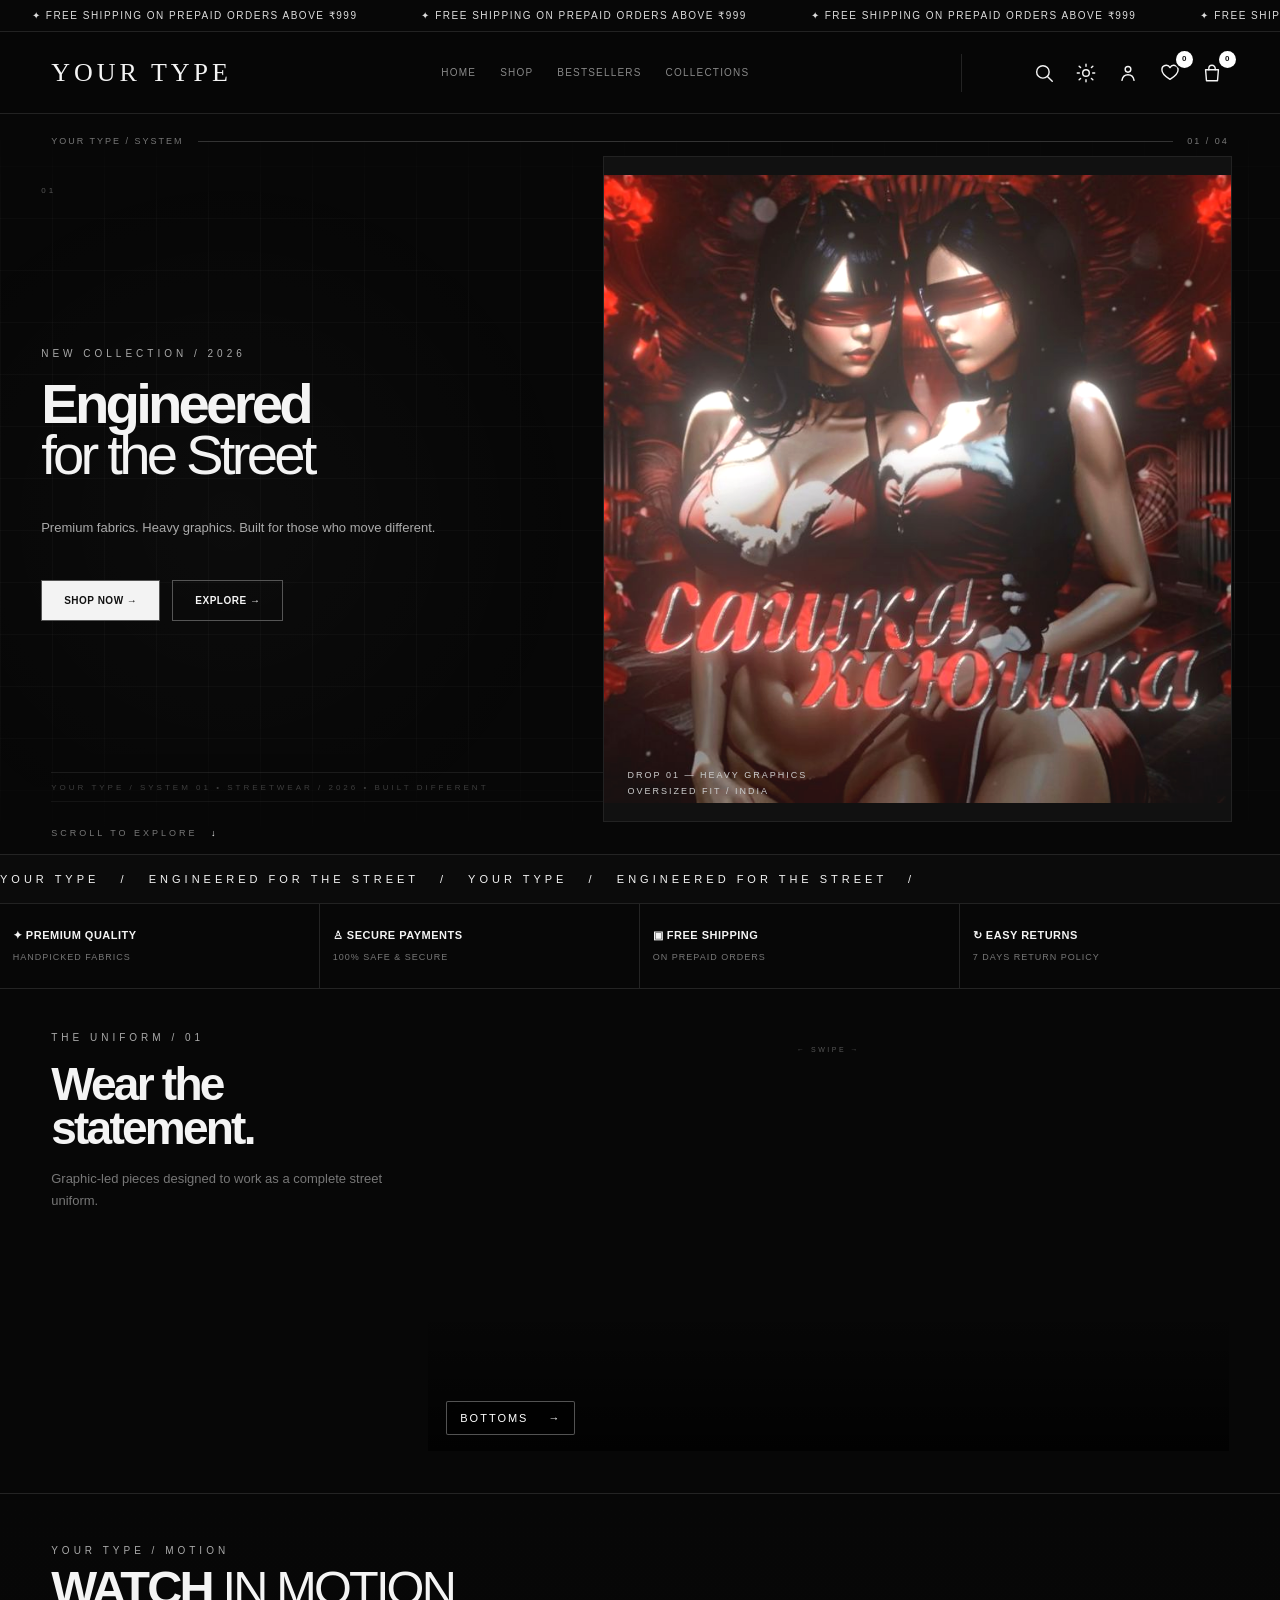
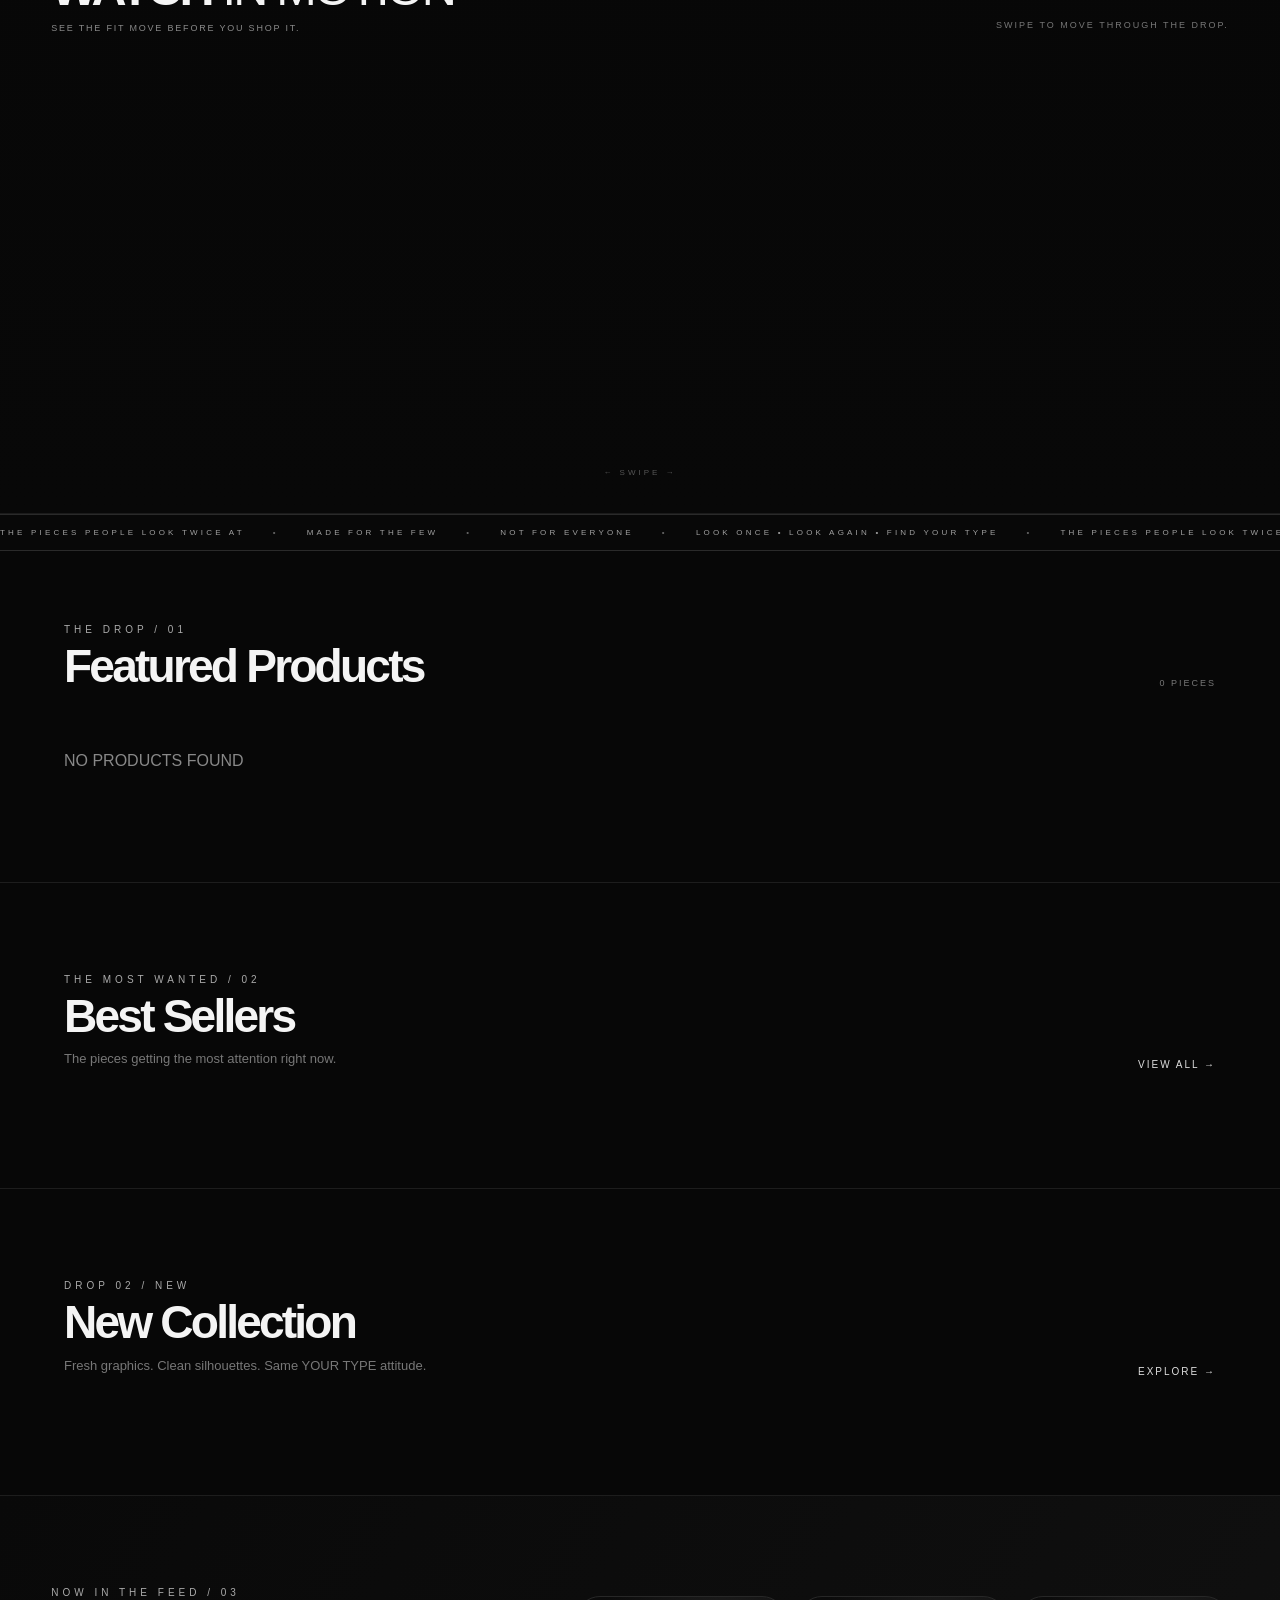
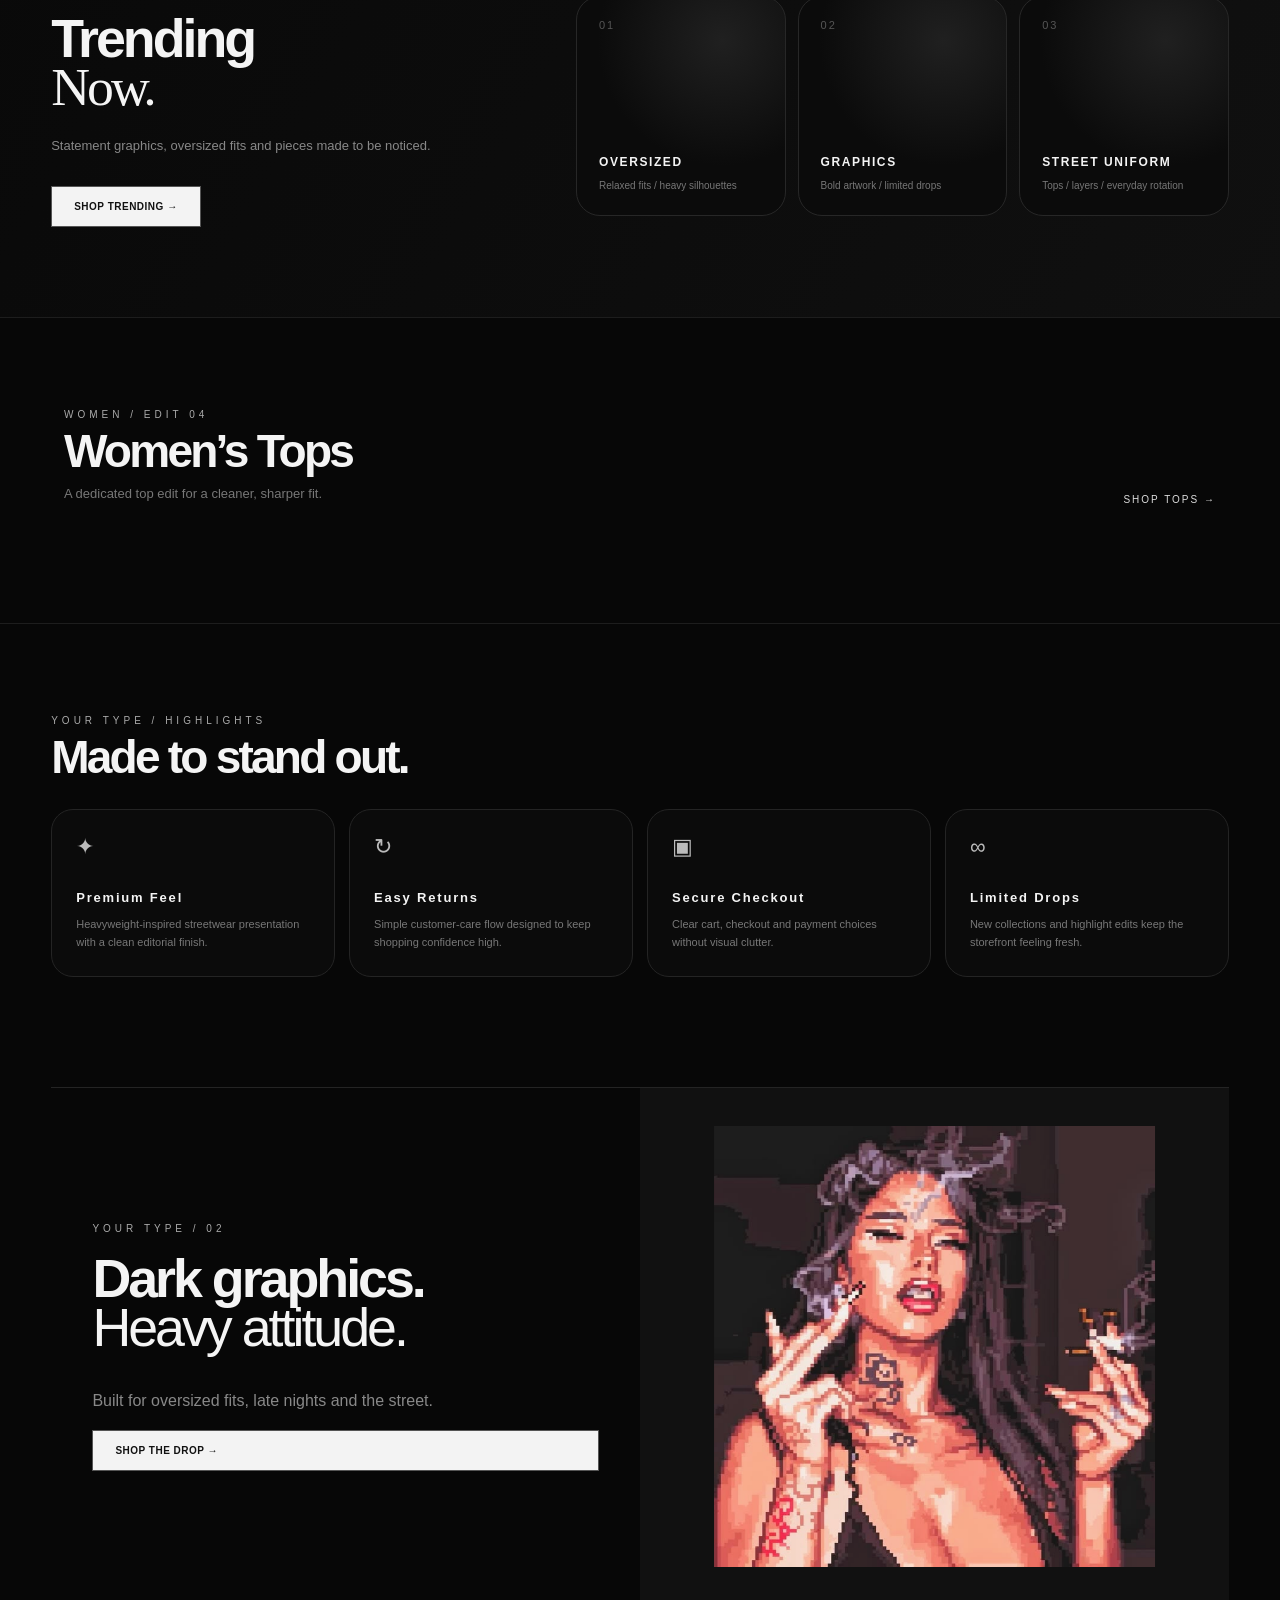
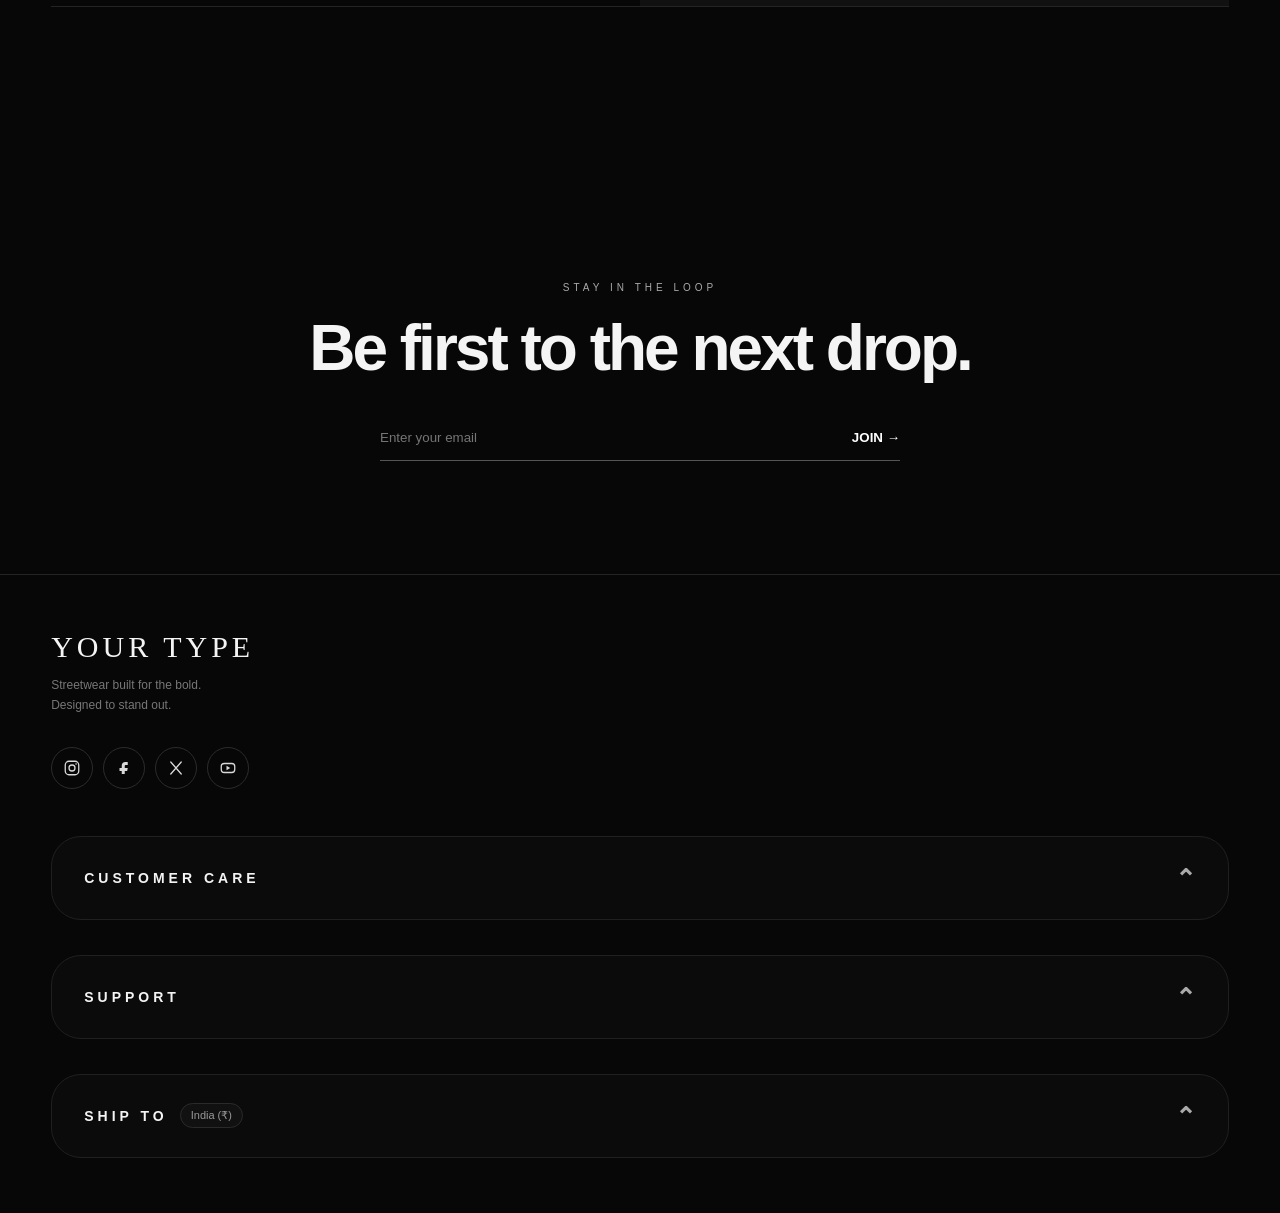
==== index.html @ 389a1d7a "Add files via upload" ====
<!doctype html>
<html lang="en">
<head>
<meta charset="utf-8">
<meta name="viewport" content="width=device-width,initial-scale=1">
<title>YOUR TYPE — Streetwear</title>
<link rel="stylesheet" href="style.css">

<style>
html,body{max-width:100%;overflow-x:hidden}
button,a,.card,.heart,.add,.bag,.wishlistHead{ -webkit-tap-highlight-color:transparent; }
button,a,.heart,.add,.bag,.wishlistHead,.motionCard,.collectionMotionCard{touch-action:manipulation;-webkit-tap-highlight-color:transparent}
button,a,.heart,.add,.bag,.wishlistHead{cursor:pointer}
button:focus:not(:focus-visible){outline:none}
@media (pointer:coarse){button,a,.heart,.add,.bag,.wishlistHead{min-height:44px}.heart,.modalBookmark{min-width:44px;min-height:44px}.card{cursor:pointer}.motionShopBtn{min-height:46px}.modalBox{overscroll-behavior:contain}}

.card,.heart,.add,.bag,.wishlistHead{user-select:none;-webkit-user-select:none}
::selection{background:transparent}
 .adminHiddenSection{display:none!important}\n</style>
</head>
<body>
<div class="shipping" aria-label="Free shipping announcement"><div class="shipping-track"><span>✦ FREE SHIPPING ON PREPAID ORDERS ABOVE ₹999</span><span>✦ FREE SHIPPING ON PREPAID ORDERS ABOVE ₹999</span><span>✦ FREE SHIPPING ON PREPAID ORDERS ABOVE ₹999</span><span>✦ FREE SHIPPING ON PREPAID ORDERS ABOVE ₹999</span></div></div>

<header class="siteHeader">
  <a class="logo" href="#home" aria-label="YOUR TYPE">YOUR TYPE</a>
  <nav><a href="#home">HOME</a><a href="#shop">SHOP</a><a href="#shop">BESTSELLERS</a><a href="#collections">COLLECTIONS</a></nav>
  <div class="actions">
    <a class="logoVideo headerVideo" href="#home" aria-label="YOUR TYPE video"><video autoplay muted loop playsinline preload="metadata"><source src="photos/header-logo.mp4" type="video/mp4"></video></a>
    <button class="iconBtn searchBtn" aria-label="Search" title="Search" onclick="toggleSearch()">
      <svg viewBox="0 0 24 24" aria-hidden="true"><circle cx="10.8" cy="10.8" r="6.8"></circle><path d="m16 16 5 5"></path></svg>
    </button>
    <button class="iconBtn themeBtn" aria-label="Theme" title="Theme" onclick="document.body.classList.toggle('light')">
      <svg class="sunIcon" viewBox="0 0 24 24" aria-hidden="true"><circle cx="12" cy="12" r="3.6"></circle><path d="M12 2.5v2.2M12 19.3v2.2M4.52 4.52l1.55 1.55M17.93 17.93l1.55 1.55M2.5 12h2.2M19.3 12h2.2M4.52 19.48l1.55-1.55M17.93 6.07l1.55-1.55"></path></svg>
    </button>
    <button class="iconBtn accountBtn" aria-label="Account" title="Account" onclick="account()">
      <svg viewBox="0 0 24 24" aria-hidden="true"><circle cx="12" cy="8" r="3.1"></circle><path d="M5.4 20c.7-4 2.9-6.1 6.6-6.1s5.9 2.1 6.6 6.1"></path></svg>
    </button>
    <button class="iconBtn wishlistHead" aria-label="Wishlist" title="Wishlist" onclick="openWishlist()">
      <svg viewBox="0 0 24 24" aria-hidden="true"><path d="M20.8 8.7c0 5-8.8 10.2-8.8 10.2S3.2 13.7 3.2 8.7A4.7 4.7 0 0 1 12 6.1a4.7 4.7 0 0 1 8.8 2.6Z"></path></svg>
      <span id="wishlistCount">0</span>
    </button>
    <button class="iconBtn bag" aria-label="Shopping bag" title="Shopping bag" onclick="openCart()">
      <svg viewBox="0 0 24 24" aria-hidden="true"><path d="M5 8.5h14l-1 12H6l-1-12Z"></path><path d="M8.5 8.5V7a3.5 3.5 0 0 1 7 0v1.5"></path></svg>
      <span id="cartCount" class="cartCount">0</span>
    </button>
  </div>
</header><div id="bagToast" class="bagToast" role="status" aria-live="polite">ADDED TO BAG <span>✓</span></div>
<div id="searchbar" class="searchbar"><input id="searchInput" type="search" autocomplete="off" placeholder="Search products..." oninput="renderProducts()" onkeydown="if(event.key==='Enter'){event.preventDefault();document.getElementById('shop')?.scrollIntoView({behavior:'smooth',block:'start'});}"></div>

<main id="home">
<section class="heroEditorial" id="home">
  <div class="heroMeta"><span>YOUR TYPE / SYSTEM</span><i></i><b>01 / 04</b></div>
  <div class="heroCopy">
    <p class="eyebrow">NEW COLLECTION / 2026</p>
    <h1 id="siteHeroTitle">Engineered<br><em>for the Street</em></h1>
    <p class="sub">Premium fabrics. Heavy graphics. Built for those who move different.</p>
    <div class="buttons"><a class="btn primary" href="#shop">SHOP NOW →</a><a class="btn" href="#collections">EXPLORE →</a></div>
  </div>
  <div class="heroVisual">
    <div class="heroFrame">
      <img src="photos/armor.jpg" alt="YOUR TYPE streetwear graphic">
      <div class="orbit orbitOne"><span>YOUR TYPE · YOUR TYPE · YOUR TYPE · </span></div>
      <div class="orbit orbitTwo"><span>STREETWEAR / GRAPHICS / ATTITUDE / </span></div>
      <div class="heroStamp">YOUR<br>TYPE</div>
      <div class="heroCaption">DROP 01 — HEAVY GRAPHICS<br>OVERSIZED FIT / INDIA</div>
    </div>
  </div>
  <div class="scrollHint">SCROLL TO EXPLORE <span>↓</span></div>
</section>

<div class="marquee"><div>YOUR TYPE&nbsp;&nbsp; / &nbsp;&nbsp;ENGINEERED FOR THE STREET&nbsp;&nbsp; / &nbsp;&nbsp;YOUR TYPE&nbsp;&nbsp; / &nbsp;&nbsp;ENGINEERED FOR THE STREET&nbsp;&nbsp; / &nbsp;&nbsp;</div></div>

<section class="trust">
  <div><b>✦ PREMIUM QUALITY</b><small>HANDPICKED FABRICS</small></div>
  <div><b>♙ SECURE PAYMENTS</b><small>100% SAFE & SECURE</small></div>
  <div><b>▣ FREE SHIPPING</b><small>ON PREPAID ORDERS</small></div>
  <div><b>↻ EASY RETURNS</b><small>7 DAYS RETURN POLICY</small></div>
</section>

<section id="collections" class="collections">
  <div class="sectionIntro"><p class="eyebrow">THE UNIFORM / 01</p><h2>Wear the<br>statement.</h2><p>Graphic-led pieces designed to work as a complete street uniform.</p></div>
  <div class="collectionTiles">
    <a href="#shop" class="collectionTile tall"><img src="photos/chaos.jpg" alt="Tops"><span>TOPS <b>→</b></span></a>
    <div class="collectionTile bottomsSwipe" id="bottomsSwipe" aria-label="Swipe to change bottoms">
      <div class="collectionMotionCarousel" id="bottomsCarousel" aria-label="Swipe bottoms">
        <div class="collectionMotionTrack" id="bottomsTrack"></div>
        <div class="collectionMotionHint">← SWIPE →</div>
      </div>
      <a class="bottomsLink" href="#shop" aria-label="Shop bottoms">BOTTOMS <b>→</b></a>
    </div>
    <a href="#shop" class="collectionTile"><img src="photos/ornament.jpg" alt="GRAPHICS"><span>GRAPHICS <b>→</b></span></a>
  </div>
</section>

<section class="motionSection" id="motion">
  <div class="motionHead">
    <div>
      <p class="eyebrow">YOUR TYPE / MOTION</p>
      <h2>WATCH <em>IN MOTION</em></h2>
      <p class="motionSubline">SEE THE FIT MOVE BEFORE YOU SHOP IT.</p>
    </div>
    <p class="motionLead">SWIPE TO MOVE THROUGH THE DROP.</p>
  </div>
  <div class="motionCarousel" id="motionCarousel" aria-label="Swipe products">
    <div class="motionTrack" id="motionTrack"></div>
    <div class="motionHint">← SWIPE →</div>
  </div>
</section>

<div class="highlightTicker" aria-label="YOUR TYPE highlight"><div class="highlightTickerTrack"><span>THE PIECES PEOPLE LOOK TWICE AT</span><b>•</b><span>MADE FOR THE FEW</span><b>•</b><span>NOT FOR EVERYONE</span><b>•</b><span>LOOK ONCE • LOOK AGAIN • FIND YOUR TYPE</span><b>•</b><span>THE PIECES PEOPLE LOOK TWICE AT</span><b>•</b><span>MADE FOR THE FEW</span><b>•</b><span>NOT FOR EVERYONE</span><b>•</b><span>LOOK ONCE • LOOK AGAIN • FIND YOUR TYPE</span><b>•</b></div></div>



<section id="shop" class="productsSection">
  <div class="sectionHead"><div><p class="eyebrow">THE DROP / 01</p><h2>Featured Products</h2></div><span id="resultCount"></span></div>
  <div id="products" class="grid"></div>
</section>

<section class="curatedSection" id="bestSellers">
  <div class="sectionHead curatedHead"><div><p class="eyebrow">THE MOST WANTED / 02</p><h2>Best Sellers</h2><p class="sectionNote">The pieces getting the most attention right now.</p></div><a class="textLink" href="#shop">VIEW ALL →</a></div>
  <div id="bestSellerGrid" class="curatedGrid"></div>
</section>

<section class="curatedSection" id="newCollection">
  <div class="sectionHead curatedHead"><div><p class="eyebrow">DROP 02 / NEW</p><h2>New Collection</h2><p class="sectionNote">Fresh graphics. Clean silhouettes. Same YOUR TYPE attitude.</p></div><a class="textLink" href="#shop">EXPLORE →</a></div>
  <div id="newCollectionGrid" class="curatedGrid"></div>
</section>

<section class="trendSection" id="trending">
  <div class="trendCopy"><p class="eyebrow">NOW IN THE FEED / 03</p><h2>Trending<br><em>Now.</em></h2><p>Statement graphics, oversized fits and pieces made to be noticed.</p><a class="btn primary" href="#shop">SHOP TRENDING →</a></div>
  <div class="trendCards"><div class="trendCard"><span>01</span><b>OVERSIZED</b><small>Relaxed fits / heavy silhouettes</small></div><div class="trendCard"><span>02</span><b>GRAPHICS</b><small>Bold artwork / limited drops</small></div><div class="trendCard"><span>03</span><b>STREET UNIFORM</b><small>Tops / layers / everyday rotation</small></div></div>
</section>

<section class="curatedSection womenSection" id="womenTops">
  <div class="sectionHead curatedHead"><div><p class="eyebrow">WOMEN / EDIT 04</p><h2>Women’s Tops</h2><p class="sectionNote">A dedicated top edit for a cleaner, sharper fit.</p></div><a class="textLink" href="#shop">SHOP TOPS →</a></div>
  <div id="womenTopsGrid" class="curatedGrid"></div>
</section>

<section class="highlightsSection" id="highlights">
  <div class="sectionHead"><div><p class="eyebrow">YOUR TYPE / HIGHLIGHTS</p><h2>Made to stand out.</h2></div></div>
  <div class="highlightCards"><article><span>✦</span><h3>Premium Feel</h3><p>Heavyweight-inspired streetwear presentation with a clean editorial finish.</p></article><article><span>↻</span><h3>Easy Returns</h3><p>Simple customer-care flow designed to keep shopping confidence high.</p></article><article><span>▣</span><h3>Secure Checkout</h3><p>Clear cart, checkout and payment choices without visual clutter.</p></article><article><span>∞</span><h3>Limited Drops</h3><p>New collections and highlight edits keep the storefront feeling fresh.</p></article></div>
</section>

<section class="editorialBanner" id="editorial">
  <div><p class="eyebrow">YOUR TYPE / 02</p><h2>Dark graphics.<br><span>Heavy attitude.</span></h2><p>Built for oversized fits, late nights and the street.</p><a class="btn primary" href="#shop">SHOP THE DROP →</a></div>
  <div class="editorialArt"><img src="photos/graffiti.jpg" alt="YOUR TYPE graphic"></div>
</section>

<section class="newsletter" id="newsletter"><div class="newsletterVideo" aria-hidden="true"><video autoplay muted loop playsinline preload="metadata"><source src="photos/stay-in-loop.mp4" type="video/mp4"></video></div><p class="eyebrow">STAY IN THE LOOP</p><h2>Be first to the next drop.</h2><div class="email"><input id="newsletterEmail" type="email" autocomplete="email" placeholder="Enter your email" aria-label="Email address"><button type="button" onclick="joinNewsletter()">JOIN →</button></div><p id="newsletterHint" class="newsletterHint" aria-live="polite"></p></section>
</main>

<footer class="premiumFooter">
  <div class="footBrand">
    <div class="footBrandName">YOUR TYPE</div>
    <p>Streetwear built for the bold.<br>Designed to stand out.</p>
    <div class="social" aria-label="YOUR TYPE social media">
      <a href="#" aria-label="Instagram" title="Instagram" onclick="return false;"><svg viewBox="0 0 24 24" aria-hidden="true"><rect x="3" y="3" width="18" height="18" rx="5"></rect><circle cx="12" cy="12" r="4"></circle><circle class="fill" cx="17.4" cy="6.6" r="1.1"></circle></svg></a>
      <a href="#" aria-label="Facebook" title="Facebook" onclick="return false;"><svg viewBox="0 0 24 24" aria-hidden="true"><path d="M14 8h3V4h-3c-3.3 0-5 2-5 5v3H6v4h3v4h4v-4h3.2l.8-4H13V9.4c0-.9.3-1.4 1-1.4Z" class="fill"></path></svg></a>
      <a href="#" aria-label="X" title="X" onclick="return false;"><svg viewBox="0 0 24 24" aria-hidden="true"><path d="M5 4l14 16M19 4L5 20"></path></svg></a>
      <a href="#" aria-label="YouTube" title="YouTube" onclick="return false;"><svg viewBox="0 0 24 24" aria-hidden="true"><rect x="3" y="6" width="18" height="12" rx="4"></rect><path d="m10 9 5 3-5 3Z" class="fill"></path></svg></a>
    </div>
  </div>

  <div class="footerAccordion collapsed" id="customerCare">
    <button class="footerAccordionHead" type="button" aria-expanded="false" aria-controls="customerCareBody" onclick="toggleFooterSection('customerCare')">
      <span>CUSTOMER CARE</span><span class="footerChevron" aria-hidden="true">⌄</span>
    </button>
    <div class="footerAccordionBody" id="customerCareBody">
      <a href="about.html"><span class="careIcon"><svg viewBox="0 0 24 24"><circle cx="12" cy="12" r="9"></circle><path d="M12 10v6M12 7.2v.1"></path></svg></span><span>About Us</span></a>
      <a href="returns.html"><span class="careIcon"><svg viewBox="0 0 24 24"><path d="M8 8H4l4-4M4 8a8 8 0 1 1 2.2 7.5"></path></svg></span><span>Returns</span></a>
      <a href="contact.html"><span class="careIcon"><svg viewBox="0 0 24 24"><rect x="3" y="5" width="18" height="14" rx="2"></rect><path d="m4 7 8 6 8-6"></path></svg></span><span>Contact</span></a>
      <a href="terms.html"><span class="careIcon"><svg viewBox="0 0 24 24"><path d="M6 3h9l3 3v15H6zM14 3v4h4M9 11h6M9 15h6"></path></svg></span><span>Terms of Service</span></a>
      <a href="contact.html#contact"><span class="careIcon"><svg viewBox="0 0 24 24"><path d="M12 21s7-6.1 7-11A7 7 0 0 0 5 10c0 4.9 7 11 7 11Z"></path><circle cx="12" cy="10" r="2.3"></circle></svg></span><span>Contact Information</span></a>
      <a href="privacy.html"><span class="careIcon"><svg viewBox="0 0 24 24"><rect x="5" y="10" width="14" height="10" rx="2"></rect><path d="M8 10V7a4 4 0 0 1 8 0v3"></path></svg></span><span>Privacy Policy</span></a>
      <a href="shipping.html"><span class="careIcon"><svg viewBox="0 0 24 24"><path d="M3 6h11v11H3zM14 10h4l3 3v4h-7z"></path><circle cx="7" cy="19" r="2"></circle><circle cx="18" cy="19" r="2"></circle></svg></span><span>Shipping Policy</span></a>
    </div>
  </div>

  <div class="footerAccordion collapsed" id="supportSection">
    <button class="footerAccordionHead" type="button" aria-expanded="false" aria-controls="supportBody" onclick="toggleFooterSection('supportSection')">
      <span>SUPPORT</span><span class="footerChevron" aria-hidden="true">⌄</span>
    </button>
    <div class="footerAccordionBody" id="supportBody">
      <a href="contact.html"><span class="careIcon"><svg viewBox="0 0 24 24"><circle cx="12" cy="12" r="9"></circle><path d="M9.5 9.5a2.7 2.7 0 1 1 4.1 2.3c-1.2.7-1.6 1.2-1.6 2.2M12 17.2v.1"></path></svg></span><span>FAQ's</span></a>
      <a href="returns.html"><span class="careIcon"><svg viewBox="0 0 24 24"><path d="M7 7h-4l4-4M3 7a8 8 0 1 1 2.4 6"></path><path d="M17 17h4l-4 4M21 17a8 8 0 1 1-2.4-6"></path></svg></span><span>Return / Exchange</span></a>
      <a href="track-order.html"><span class="careIcon"><svg viewBox="0 0 24 24"><path d="M3 6h11v10H3zM14 9h4l3 3v4h-7z"></path><circle cx="7" cy="18" r="2"></circle><circle cx="18" cy="18" r="2"></circle></svg></span><span>Track Your Order</span></a>
      <a href="returns.html"><span class="careIcon"><svg viewBox="0 0 24 24"><rect x="3" y="6" width="18" height="12" rx="2"></rect><path d="M3 10h18"></path></svg></span><span>Refund / Exchange Policy</span></a>
    </div>
  </div>

  <div class="footerAccordion collapsed" id="shipToSection">
    <button class="footerAccordionHead" type="button" aria-expanded="false" aria-controls="shipToBody" onclick="toggleFooterSection('shipToSection')">
      <span>SHIP TO <em class="countryPill">India (₹)</em></span><span class="footerChevron" aria-hidden="true">⌄</span>
    </button>
    <div class="footerAccordionBody shipToBody" id="shipToBody">
      <button class="countryOption selected" type="button" onclick="selectCountry(this)"><span class="countryIcon">◎</span><span><b>India</b><small>₹ &nbsp; INR</small></span><strong>✓</strong></button>
      <button class="countryOption" type="button" onclick="selectCountry(this)"><span class="countryIcon">◎</span><span><b>United States</b><small>$ &nbsp; USD</small></span><strong></strong></button>
      <button class="countryOption" type="button" onclick="selectCountry(this)"><span class="countryIcon">◎</span><span><b>United Kingdom</b><small>£ &nbsp; GBP</small></span><strong></strong></button>
    </div>
  </div>
</footer>

<script>
function toggleCustomerCare(){
  const wrap=document.getElementById('customerCare');
  const body=document.getElementById('customerCareBody');
  const btn=wrap?.querySelector('.customerCareHead');
  if(!wrap||!body||!btn)return;
  const open=!wrap.classList.contains('collapsed');
  wrap.classList.toggle('collapsed',open);
  btn.setAttribute('aria-expanded',String(!open));
}
</script>

<div id="cart" class="drawer"><div class="drawerTop"><div><p class="eyebrow">YOUR TYPE / CHECKOUT</p><h2>Your Bag</h2></div><button onclick="closeCart()">×</button></div><div id="cartItems"></div><div class="total"><span>Total</span><b id="cartTotal">₹0</b></div><button class="checkout" onclick="checkout()">PROCEED TO CHECKOUT →</button></div>
<div id="wishlist" class="drawer"><div class="drawerTop"><h2>Wishlist</h2><button onclick="closeWishlist()">×</button></div><div id="wishlistItems"></div></div>
<div id="overlay" class="overlay" onclick="closeCart();closeWishlist()"></div>
<div id="wishlistToast" class="likeToast" aria-live="polite"></div>
<div id="modal" class="modal" onclick="if(event.target===this)closeModal()"><div class="modalBox"><div class="modalTop"><h2 id="modalTitle">YOUR TYPE</h2><button onclick="closeModal()">×</button></div><div id="modalBody"></div></div></div>

<script>
let products = [];
function storageGet(key,fallback='[]'){
 try{const v=localStorage.getItem(key); if(v!==null)return v;}catch(e){}
 try{const m=document.cookie.match(new RegExp('(?:^|; )'+key.replace(/[.*+?^${}()|[\]\\]/g,'\\$&')+'=([^;]*)')); if(m)return decodeURIComponent(m[1]);}catch(e){}
 return fallback;
}
function storageSet(key,value){
 const text=typeof value==='string'?value:JSON.stringify(value);
 let ok=false; try{localStorage.setItem(key,text);ok=true}catch(e){}
 try{document.cookie=key+'='+encodeURIComponent(text)+'; path=/; max-age=31536000; SameSite=Lax';}catch(e){}
 return ok;
}
function storageRemove(key){try{localStorage.removeItem(key)}catch(e){} try{document.cookie=key+'=; path=/; max-age=0; SameSite=Lax'}catch(e){}}
let cart=[]; try{cart=JSON.parse(storageGet('yourTypeCart','[]'))}catch(e){cart=[]} let wishlist=[]; loadWishlistSafe(); let selectedSize='M';
let selectedColor='Black';
function selectModalColor(btn,color){
 selectedColor=color;
 const wrap=btn?.parentElement;
 wrap?.querySelectorAll('button').forEach(x=>x.classList.remove('chosen'));
 btn?.classList.add('chosen');
}
document.addEventListener('click',function(e){
 const link=e.target.closest('a[href="#shop"]');
 if(link){goToShop(e);}
});
window.addEventListener('storage',e=>{if(e.key==='yourTypeWishlist'){try{wishlist=JSON.parse(e.newValue||'[]')}catch(_){wishlist=[]}updateWishlist();renderProducts();}});
function money(n){return '₹'+Number(n).toLocaleString('en-IN')}
function goToShop(e){
 if(e){e.preventDefault();e.stopPropagation();}
 try{closeWishlist();closeCart();closeModal();}catch(_){}
 const shop=document.getElementById('shop');
 if(!shop)return;
 requestAnimationFrame(()=>shop.scrollIntoView({behavior:'smooth',block:'start'}));
}

storageSet('yourTypeProductsCache',products)
function normalizeSearch(value){
 return String(value||'').toLowerCase().normalize('NFD').replace(/[\u0300-\u036f]/g,'').replace(/[^a-z0-9]+/g,' ').trim().replace(/\s+/g,' ');
}
function score(value){
 const query=normalizeSearch(document.getElementById('searchInput')?.value||'');
 if(!query)return 1;
 const text=normalizeSearch(value);
 if(!text)return 0;
 if(text===query)return 100;
 if(text.includes(query))return 80;
 const terms=query.split(' ').filter(Boolean);
 let matched=0;
 let total=0;
 for(const term of terms){
   if(text.includes(term)){matched++; total += text.startsWith(term)?3:1;}
 }
 if(!matched)return 0;
 return 20 + (matched/terms.length)*40 + total;
}
function productImage(raw){const v=String(raw||'').trim();if(!v)return '/photos/ornament.jpg';if(/^data:|^https?:|^\//i.test(v))return v;if(/^photos\//i.test(v))return '/'+v;return '/photos/'+v.replace(/^\.\//,'')}
function productCardHTML(p,index){const liked=wishlist.includes(p[0]);const z=p[6]||{S:p[5]??20,M:p[5]??20,L:p[5]??20,XL:p[5]??20,XXL:p[5]??20};return `<article class="card" onclick="openProduct(${index})"><div class="pic"><span class="badge">${p[3]||''}</span><button class="heart ${liked?'liked':''}" aria-label="${liked?'Remove from wishlist':'Add to wishlist'}" aria-pressed="${liked}" onclick="event.preventDefault();event.stopPropagation();toggleWishlist(event,this,${index})">${liked?'♥':'♡'}</button><img src="${productImage(p[2])}" alt="${p[0]}" loading="lazy" draggable="false" onerror="this.style.visibility='hidden'"><div class="quick">QUICK VIEW</div></div><div class="info"><h3>${p[0]}</h3><div class="price">${p[1]} ${p[4]?'<del>'+p[4]+'</del>':''}</div><div class="sizes">${['S','M','L','XL'].map(sz=>`<button type="button" ${Number(z[sz]||0)<=0?'disabled':''} onclick="event.stopPropagation();selectCardSize(this,'${sz}')">${sz}</button>`).join('')}</div><button type="button" class="add" data-add-to-bag="${index}" ${Number(p[5]??20)<=0?'disabled':''}>${Number(p[5]??20)<=0?'SOLD OUT':'ADD TO BAG +'}</button></div></article>`}
let ytSectionProducts={};
function sectionList(key,fallback){
 const ids=Array.isArray(ytSectionProducts[key])?ytSectionProducts[key]:null;
 if(!ids)return fallback;
 const byId=new Map(products.map(p=>[String(p[8]||''),p]));
 return ids.map(id=>byId.get(String(id))).filter(Boolean);
}
function renderCurated(){
 const visible=products.filter(p=>p);
 const best=sectionList('bestSellers',visible.slice(0,4));
 const fresh=sectionList('newCollection',visible.filter(p=>String(p[3]||'').toUpperCase()==='NEW').slice(0,4));
 const trend=sectionList('trending',visible.slice(0,4));
 const women=sectionList('womenTops',visible.filter(p=>/tee|top|shirt/i.test(p[0])).slice(0,4));
 const featured=sectionList('featured',visible);
 const fill=(id,list)=>{const el=document.getElementById(id);if(el)el.innerHTML=list.map(p=>productCardHTML(p,products.indexOf(p))).join('')};
 const main=document.getElementById('products');
 if(main && Array.isArray(ytSectionProducts.featured)){main.innerHTML=featured.map(p=>productCardHTML(p,products.indexOf(p))).join('')}
 fill('bestSellerGrid',best); fill('newCollectionGrid',fresh); fill('trendingGrid',trend); fill('womenTopsGrid',women);
}
function renderProducts(){const q=(document.getElementById('searchInput')?.value||'').trim().toLowerCase();const list=products.map((p,index)=>({p,index,score:score(p[0])})).filter(x=>!q||x.score>0).sort((a,b)=>b.score-a.score||a.index-b.index);document.getElementById('resultCount').textContent=list.length+' PIECES';document.getElementById('products').innerHTML=list.map(({p,index},rank)=>{const liked=wishlist.includes(p[0]),z=p[6]||{S:p[5]??20,M:p[5]??20,L:p[5]??20,XL:p[5]??20,XXL:p[5]??20};return `<article class="card" data-search-rank="${rank}" onclick="openProduct(${index})"><div class="pic"><span class="badge">${p[3]||''}</span><button class="heart ${liked?'liked':''}" aria-label="${liked?'Remove from wishlist':'Add to wishlist'}" aria-pressed="${liked}" onclick="event.preventDefault();event.stopPropagation();toggleWishlist(event,this,${index})">${liked?'♥':'♡'}</button><img src="${productImage(p[2])}" alt="${p[0]}" loading="lazy" draggable="false" onerror="this.closest('.pic')?.classList.add('imageMissing');this.style.visibility='hidden'"><div class="quick">QUICK VIEW</div></div><div class="info"><div class="productNo">${String(index+1).padStart(2,'0')}</div><h3>${p[0]}</h3><div class="price">${p[1]} ${p[4]?'<del>'+p[4]+'</del>':''}</div><div class="sizes">${['S','M','L','XL'].map(sz=>`<button type="button" ${Number(z[sz]||0)<=0?'disabled':''} onclick="event.stopPropagation();selectCardSize(this,'${sz}')">${sz}</button>`).join('')}</div><button type="button" class="add" data-add-to-bag="${index}" ${Number(p[5]??20)<=0?'disabled':''}>${Number(p[5]??20)<=0?'SOLD OUT':'ADD TO BAG +'}</button></div></article>`}).join('')||'<div class="empty">NO PRODUCTS FOUND</div>'}
function selectCardSize(btn,size){
 const card=btn.closest('.card'); if(card) card.dataset.selectedSize=size;
 btn.parentElement.querySelectorAll('button').forEach(x=>x.classList.remove('chosen'));btn.classList.add('chosen');selectedSize=size;
}
function addToCart(i,btn){
 if(Number(products[i][5]??20)<=0){showModal('SOLD OUT','<p class="muted">This product is currently out of stock.</p>');return;}
 const card=btn?.closest('.card');
 const size=card?.dataset.selectedSize||'M';
 cart.push({...products[i],size,color:'Black',qty:1});
 saveCart();
 document.querySelector('.bag')?.classList.remove('bagAdded');
 void document.querySelector('.bag')?.offsetWidth;
 document.querySelector('.bag')?.classList.add('bagAdded');
 if(btn){
   btn.classList.add('added');
   const old=btn.textContent; btn.textContent='ADDED TO BAG ✓';
   setTimeout(()=>{btn.classList.remove('added');btn.textContent=old},650);
 }
 const toast=document.getElementById('bagToast');
 if(toast){toast.classList.add('show');clearTimeout(window.__bagToast);window.__bagToast=setTimeout(()=>toast.classList.remove('show'),900);}
 setTimeout(openCart,260);
}
function wishlistKey(p){
 return String(p?.[0]||'').trim();
}
function loadWishlistSafe(){
 try{
   const raw=JSON.parse(storageGet('yourTypeWishlist','[]'));
   wishlist=Array.isArray(raw)?raw.map(String).filter(Boolean):[];
 }catch(e){wishlist=[]}
}
function persistWishlist(){
 storageSet('yourTypeWishlist',wishlist);
}
function toggleWishlist(event,btn,i){
 if(event){event.preventDefault();event.stopPropagation();}
 const p=products[i]; if(!p)return;
 const name=wishlistKey(p); if(!name)return;
 const pos=wishlist.indexOf(name); const adding=pos===-1;
 if(adding)wishlist.push(name);else wishlist.splice(pos,1);
 persistWishlist();
 if(btn){
   btn.classList.toggle('liked',adding);
   btn.textContent=adding?'♥':'♡';
   btn.setAttribute('aria-label',adding?'Remove from wishlist':'Add to wishlist');
   btn.setAttribute('aria-pressed',String(adding));
   btn.classList.remove('heartPop','likePulse');void btn.offsetWidth;
   btn.classList.add('heartPop','likePulse');
 }
 updateWishlist();
 showWishlistToast(adding?'SAVED TO WISHLIST':'REMOVED FROM WISHLIST');
 try{
   const token=localStorage.getItem('yourTypeCustomerToken');
   if(token){
     fetch('/api/auth/wishlist',{method:'PUT',headers:{'Content-Type':'application/json',Authorization:'Bearer '+token},body:JSON.stringify({wishlist})}).catch(()=>{});
   }
 }catch(e){}
}
function getVisitorId(){let v=localStorage.getItem('yourTypeVisitorId');if(!v){v=(crypto.randomUUID?crypto.randomUUID():String(Date.now())+'-'+Math.random().toString(36).slice(2));localStorage.setItem('yourTypeVisitorId',v)}return v}
function showWishlistToast(text){const el=document.getElementById('wishlistToast');if(!el)return;el.textContent='♥  '+text;el.classList.add('show');clearTimeout(window.__likeToast);window.__likeToast=setTimeout(()=>el.classList.remove('show'),1000)}
function updateWishlist(){
 const count=document.getElementById('wishlistCount');
 const box=document.getElementById('wishlistItems');
 if(count)count.textContent=wishlist.length;
 if(!box)return;
 const valid=wishlist.map(name=>({name,i:products.findIndex(p=>wishlistKey(p)===name)})).filter(x=>x.i>=0);
 if(valid.length!==wishlist.length){wishlist=valid.map(x=>x.name);persistWishlist();}
 box.innerHTML=valid.length?valid.map(({name,i})=>{
   const p=products[i];
   return `<article class="wishlistItem" role="button" tabindex="0" onclick="openProduct(${i})" onkeydown="if(event.key==='Enter'||event.key===' '){event.preventDefault();openProduct(${i})}">
     <div class="wishlistThumb"><img src="${productImage(p[2])}" alt="${esc(p[0])}" loading="lazy" draggable="false" onerror="this.style.visibility='hidden'"></div>
     <div class="wishlistInfo"><span class="wishlistEyebrow">SAVED PIECE</span><b>${esc(p[0])}</b><span class="wishlistPrice">${esc(p[1])}</span><span class="wishlistHint">TAP TO VIEW</span></div>
     <button class="wishlistRemove" type="button" aria-label="Remove ${esc(p[0])} from wishlist" onclick="event.stopPropagation();removeWishlistByIndex(${i})">×</button>
   </article>`
 }).join(''):'<div class="wishlistEmpty"><strong>YOUR WISHLIST IS EMPTY</strong><span>Save pieces you want to come back to.</span></div>';
}
function removeWishlistByIndex(i){const p=products[i];if(!p)return;removeWishlist(wishlistKey(p));showWishlistToast('REMOVED FROM WISHLIST')}
function removeWishlist(name){wishlist=wishlist.filter(x=>x!==name);persistWishlist();updateWishlist();renderProducts()}
function openWishlist(){updateWishlist();document.getElementById('wishlist').classList.add('open');document.getElementById('overlay').classList.add('show')}
function closeWishlist(){document.getElementById('wishlist').classList.remove('open');document.getElementById('overlay').classList.remove('show')}
function saveCart(){storageSet('yourTypeCart',cart);updateCart()}
function restorePersistentShopState(){
 try{
   const savedCart=JSON.parse(storageGet('yourTypeCart','[]'));
   if(Array.isArray(savedCart)) cart=savedCart;
 }catch(e){}
 try{
   const savedWishlist=JSON.parse(storageGet('yourTypeWishlist','[]'));
   if(Array.isArray(savedWishlist)) wishlist=savedWishlist.map(String).filter(Boolean);
 }catch(e){}
 updateCart();
 updateWishlist();
}
window.addEventListener('pageshow',restorePersistentShopState);
window.addEventListener('DOMContentLoaded',restorePersistentShopState);
window.addEventListener('pagehide',()=>{storageSet('yourTypeCart',cart);storageSet('yourTypeWishlist',wishlist)});
window.addEventListener('storage',e=>{if(e.key==='yourTypeCart'){try{cart=JSON.parse(e.newValue||'[]');updateCart()}catch(_){}}});
function changeCartQty(i,delta){const item=cart[i];if(!item)return;item.qty=Math.max(1,Math.min(10,Number(item.qty||1)+delta));saveCart()}
function setCartSize(i,size){const item=cart[i];if(!item)return;item.size=size;saveCart()}
function setCartColor(i,color){const item=cart[i];if(!item)return;item.color=color;saveCart()}
function cartItemTotal(p){return Number(String(p[1]||'0').replace(/[^0-9.]/g,''))*Number(p.qty||1)}
function updateCart(){
 const cartCount=document.getElementById('cartCount');
 if(cartCount) cartCount.textContent=cart.reduce((n,p)=>n+Number(p.qty||1),0);
 const box=document.getElementById('cartItems');
 if(!box)return;
 box.innerHTML=cart.length?`<div class="cartCustomizeIntro"><span class="eyebrow">YOUR TYPE / BAG</span><strong>Make it yours.</strong><small>Choose size, color and quantity before you buy.</small></div>`+cart.map((p,i)=>{
   const size=p.size||'M', color=p.color||'Black', qty=Number(p.qty||1);
   return `<article class="cartItem cartCustomizeItem">
    <div class="cartItemVisual"><img src="${productImage(p[2])}" alt="${esc(p[0])}" loading="lazy" draggable="false"><span class="cartItemNo">${String(i+1).padStart(2,'0')}</span></div>
    <div class="cartItemBody"><div class="cartItemTitle"><div><b>${esc(p[0])}</b><span>${esc(p[1])} each</span></div><button class="cartRemove" aria-label="Remove ${esc(p[0])}" onclick="removeItem(${i})">×</button></div>
    <div class="cartChoice"><label>SIZE<div class="cartChoiceBtns">${['S','M','L','XL','XXL'].map(sz=>`<button type="button" class="${size===sz?'chosen':''}" onclick="setCartSize(${i},'${sz}')">${sz}</button>`).join('')}</div></label>
    <label>COLOR<div class="cartChoiceBtns colorBtns">${(Array.isArray(p[9])&&p[9].length?p[9]:['Black','White','Charcoal']).map(c=>`<button type="button" class="${color===c?'chosen':''}" onclick="setCartColor(${i},'${c}')"><i class="colorDot ${String(c).toLowerCase()}"></i>${c}</button>`).join('')}</div></label></div>
    <div class="cartBottomRow"><div class="qtyControl"><button type="button" onclick="changeCartQty(${i},-1)">−</button><b>${qty}</b><button type="button" onclick="changeCartQty(${i},1)">+</button></div><strong>${money(cartItemTotal(p))}</strong></div>
    </div></article>`;
 }).join(''):'<div class="empty">Your bag is empty.<small class="cartEmptyHint">Add a piece to start your order.</small></div>';
 let total=cart.reduce((s,p)=>s+cartItemTotal(p),0);document.getElementById('cartTotal').textContent=money(total);
}
function removeItem(i){cart.splice(i,1);saveCart()}
function openCart(){closeWishlist();location.href='bag.html'}
function closeCart(){document.getElementById('cart').classList.remove('open');document.getElementById('overlay').classList.remove('show')}
function toggleSearch(){const bar=document.getElementById('searchbar');bar.classList.toggle('show');if(bar.classList.contains('show'))document.getElementById('searchInput').focus()}
function checkout(){if(!cart.length){showModal('Your Bag','Your bag is empty. Add a product before checkout.');return}location.href='checkout.html'}
function selectModalSize(btn,size){
 const wrap=btn?.parentElement; if(!wrap)return;
 wrap.querySelectorAll('button').forEach(x=>x.classList.remove('chosen')); btn.classList.add('chosen'); selectedSize=size;
}
function modalAdd(i){
 const p=products[i]; if(!p)return;
 const z=p[6]||{S:p[5]??20,M:p[5]??20,L:p[5]??20,XL:p[5]??20,XXL:p[5]??20};
 const size=selectedSize||'M';
 if(Number(z[size]||0)<=0){showModal('SIZE UNAVAILABLE',`<p class="muted">${esc(p[0])} in size ${size} is currently sold out.</p>`);return;}
 cart.push({...p,size,color:'Black',qty:1}); saveCart(); closeModal(); openCart();
}
function modalBuyNow(i){
 const p=products[i]; if(!p)return;
 const z=p[6]||{S:p[5]??20,M:p[5]??20,L:p[5]??20,XL:p[5]??20,XXL:p[5]??20};
 const size=selectedSize||'M';
 if(Number(z[size]||0)<=0){showModal('SIZE UNAVAILABLE',`<p class="muted">${esc(p[0])} in size ${size} is currently sold out.</p>`);return;}
 cart.push({...p,size,color:'Black',qty:1}); saveCart(); closeModal(); location.href='checkout.html';
}
function toggleModalWishlist(i,btn){
 const p=products[i]; if(!p)return;
 const name=wishlistKey(p); const pos=wishlist.indexOf(name); const adding=pos===-1;
 if(adding)wishlist.push(name);else wishlist.splice(pos,1);
 persistWishlist(); updateWishlist(); renderProducts();
 if(btn){btn.classList.toggle('liked',adding);btn.textContent=adding?'♥':'♡';btn.setAttribute('aria-label',adding?'Remove from wishlist':'Add to wishlist');}
 showWishlistToast(adding?'SAVED TO WISHLIST':'REMOVED FROM WISHLIST');
}
function openProduct(i){
 const p=products[i],z=p[6]||{S:p[5]??20,M:p[5]??20,L:p[5]??20,XL:p[5]??20,XXL:p[5]??20};
 const liked=wishlist.includes(wishlistKey(p));
 showModal(p[0],`<div class="productModal"><img src="${productImage(p[2])}" alt="${p[0]}" loading="lazy" draggable="false" onerror="this.closest('.pic')?.classList.add('imageMissing');this.style.visibility='hidden'"><div><div class="productModalHead"><div class="price">${p[1]} ${p[4]?'<del>'+p[4]+'</del>':''}</div><button type="button" class="modalBookmark ${liked?'liked':''}" aria-label="${liked?'Remove from wishlist':'Add to wishlist'}" onclick="event.preventDefault();event.stopPropagation();toggleModalWishlist(${i},this)">${liked?'♥':'♡'}</button></div><p class="muted">Premium streetwear fit · Handpicked fabric · 7-day returns.</p><h4>SELECT SIZE</h4><div class="modalSizes">${['S','M','L','XL','XXL'].map(sz=>`<button ${Number(z[sz]||0)<=0?'disabled':''} onclick="selectModalSize(this,'${sz}')">${sz}${Number(z[sz]||0)<=0?' · SOLD OUT':''}</button>`).join('')}</div><h4>SELECT COLOR</h4><div class="modalSizes modalColors">${(Array.isArray(p[9])&&p[9].length?p[9]:['Black','White','Charcoal']).map(c=>`<button type="button" class="${(window.selectedColor||'Black')===c?'chosen':''}" onclick="selectModalColor(this,${JSON.stringify(c)})"><i class="colorDot ${String(c).toLowerCase()}"></i>${c}</button>`).join('')}</div><button class="checkout" onclick="modalAdd(${i})">ADD TO BAG — ${p[1]}</button><button class="buyNowBtn" onclick="modalBuyNow(${i})">BUY NOW</button><button class="reviewBtn" onclick="showReviews(${JSON.stringify(p[0])})">★ REVIEWS</button></div></div>`)
}
async function showReviews(name){try{const r=await fetch('/api/reviews/'+encodeURIComponent(name)),d=await r.json(),reviews=d.reviews||[],avg=reviews.length?(reviews.reduce((a,r)=>a+r.rating,0)/reviews.length).toFixed(1):'5.0';showModal(name+' — Reviews',`<div class="reviews"><div class="reviewSummary"><b>★ ${avg}/5</b><span>${reviews.length} review${reviews.length===1?'':'s'}</span></div>${reviews.length?reviews.map(r=>`<div class="review"><b>${'★'.repeat(r.rating)}${'☆'.repeat(5-r.rating)}</b><strong>${esc(r.title)}</strong><p>${esc(r.text)}</p><small>${esc(r.name)}${r.verified?' · Verified buyer':''}</small></div>`).join(''):'<p class="muted">No reviews yet. Be the first.</p>'}<button class="checkout" onclick="writeReview(${JSON.stringify(name)})">WRITE A REVIEW →</button></div>`)}catch(e){showModal('Reviews','<p class="muted">Could not load reviews right now.</p>')}}
function writeReview(name){if(!localStorage.getItem('yourTypeCustomerToken')){showModal('SIGN IN REQUIRED','<p class="muted">Please sign in to leave a review.</p><button class="checkout" onclick="account()">SIGN IN →</button>');return}showModal('WRITE A REVIEW',`<form class="authForm" onsubmit="event.preventDefault();submitReview(${JSON.stringify(name)})"><select class="modalInput" id="reviewRating"><option value="5">★★★★★ — 5</option><option value="4">★★★★☆ — 4</option><option value="3">★★★☆☆ — 3</option><option value="2">★★☆☆☆ — 2</option><option value="1">★☆☆☆☆ — 1</option></select><input class="modalInput" id="reviewTitle" placeholder="Review title"><textarea class="modalInput" id="reviewText" maxlength="800" rows="5" placeholder="Tell us about the fit and quality"></textarea><button class="checkout" type="submit">SUBMIT REVIEW →</button></form>`)}
async function submitReview(name){const title=document.getElementById('reviewTitle')?.value.trim(),text=document.getElementById('reviewText')?.value.trim(),rating=Number(document.getElementById('reviewRating')?.value||5),token=localStorage.getItem('yourTypeCustomerToken');if(!title||!text){alert('Please complete the review.');return}const r=await fetch('/api/reviews',{method:'POST',headers:{'Content-Type':'application/json',Authorization:'Bearer '+token},body:JSON.stringify({product:name,title,text,rating})}),d=await r.json();if(!r.ok){showModal('REVIEW',`<p class="muted">${esc(d.error||'Could not submit review')}</p>`);return}showReviews(name)}
function esc(v){return String(v??'').replace(/[&<>"']/g,c=>({'&':'&amp;','<':'&lt;','>':'&gt;','"':'&quot;',"'":'&#39;'}[c]))}

function showModal(title,body){document.getElementById('modalTitle').textContent=title;document.getElementById('modalBody').innerHTML=body;document.getElementById('modal').classList.add('show')} function closeModal(){document.getElementById('modal').classList.remove('show')}
function joinNewsletter(){
 const input=document.getElementById('newsletterEmail'),hint=document.getElementById('newsletterHint');
 const email=(input?.value||'').trim();
 if(!/^[^\s@]+@[^\s@]+\.[^\s@]+$/.test(email)){
   if(hint){hint.textContent='ENTER A VALID EMAIL';hint.classList.add('error');}
   input?.focus(); return;
 }
 fetch('/api/newsletter',{method:'POST',headers:{'Content-Type':'application/json'},body:JSON.stringify({email})}).then(r=>{if(!r.ok)throw new Error('subscribe');return r.json()}).then(()=>{if(hint){hint.textContent='';hint.classList.remove('error');}}).catch(()=>{if(hint){hint.textContent='COULD NOT SUBSCRIBE — TRY AGAIN';hint.classList.add('error');}return;});
 if(hint){hint.textContent='';hint.classList.remove('error');}
 showModal('YOU’RE IN',`<div class="subscribeSuccess"><div class="successGlow"></div><div class="successMark"><span>✓</span></div><div class="successEyebrow">YOUR TYPE / ACCESS GRANTED</div><h3>Welcome to the loop.</h3><p>You’re officially on the list. New drops, early access and selected releases are now coming your way.</p><div class="successEmail">${email}</div><div class="successLine"><i></i><span>EARLY ACCESS UNLOCKED</span><i></i></div><button class="checkout successContinue" onclick="closeModal()">ENTER YOUR TYPE →</button></div>`);
 input.value='';
}

function account(){
 if(localStorage.getItem('yourTypeCustomerToken')){showMyAccount();return;}
 showModal('YOUR TYPE / ACCOUNT',`<div class="accountPremium">
   <div class="accountGlow"></div>
   <div class="accountBadge">YOUR TYPE</div>
   <h3>Welcome back.</h3>
   <p class="muted accountLead">Sign in or create your account to keep your orders, wishlist and details in one place.</p>
   <div class="authTabs"><button class="authTab active" onclick="switchAuth('signin',this)">SIGN IN</button><button class="authTab" onclick="switchAuth('signup',this)">SIGN UP</button></div>
   <div id="authPanel"></div>
 </div>`);
 renderAuth('signin');
}
function renderAuth(mode){
 const panel=document.getElementById('authPanel'); if(!panel)return;
 if(mode==='signup'){
   panel.innerHTML=`<form class="authForm" onsubmit="event.preventDefault();completeSignup()"><input class="modalInput" id="signupName" autocomplete="name" placeholder="Full name"><input class="modalInput" id="signupEmail" type="email" autocomplete="email" placeholder="Email address"><input class="modalInput" id="signupPassword" type="password" autocomplete="new-password" placeholder="Create password"><button class="checkout authSubmit" type="submit">CREATE ACCOUNT →</button><small class="authNote">By continuing, you agree to the YOUR TYPE terms.</small></form>`;
 }else{
   panel.innerHTML=`<form class="authForm" onsubmit="event.preventDefault();completeSignin()"><input class="modalInput" id="signinEmail" type="email" autocomplete="email" placeholder="Email address"><input class="modalInput" id="signinPassword" type="password" autocomplete="current-password" placeholder="Password"><button class="checkout authSubmit" type="submit">SIGN IN →</button><button type="button" class="authLink" onclick="switchAuth('signup',document.querySelectorAll('.authTab')[1])">NEW HERE? CREATE AN ACCOUNT</button></form>`;
 }
}
function switchAuth(mode,btn){document.querySelectorAll('.authTab').forEach(x=>x.classList.remove('active'));if(btn)btn.classList.add('active');renderAuth(mode)}
function completeSignup(){const name=(document.getElementById('signupName')?.value||'').trim(),email=(document.getElementById('signupEmail')?.value||'').trim(),password=document.getElementById('signupPassword')?.value||'';if(!name||!email||password.length<8){showModal('ACCOUNT','<p class="muted">Please enter your name, a valid email and an 8+ character password.</p>');return}fetch('/api/auth/signup',{method:'POST',headers:{'Content-Type':'application/json'},body:JSON.stringify({name,email,password})}).then(async r=>{const d=await r.json();if(!r.ok)throw new Error(d.error||'Could not create account');localStorage.setItem('yourTypeCustomerToken',d.token);if(Array.isArray(d.wishlist)){wishlist=d.wishlist;localStorage.setItem('yourTypeWishlist',JSON.stringify(wishlist));updateWishlist();renderProducts();}showModal('ACCOUNT CREATED',`<div class="accountSuccess"><div class="successGlow"></div><div class="successMark"><span>✓</span></div><div class="successEyebrow">YOUR TYPE / ACCESS GRANTED</div><h3>Welcome, ${name.replace(/[<>]/g,'')}.</h3><p>Your account is ready.</p><div class="successEmail">${email.replace(/[<>]/g,'')}</div><button class="checkout successContinue" onclick="closeModal()">ENTER YOUR TYPE →</button></div>`)}).catch(e=>showModal('ACCOUNT',`<p class="muted">${String(e.message).replace(/[<>]/g,'')}</p>`))}
function completeSignin(){const email=(document.getElementById('signinEmail')?.value||'').trim(),password=document.getElementById('signinPassword')?.value||'';if(!email||!password)return;fetch('/api/auth/signin',{method:'POST',headers:{'Content-Type':'application/json'},body:JSON.stringify({email,password})}).then(async r=>{const d=await r.json();if(!r.ok)throw new Error(d.error||'Sign in failed');localStorage.setItem('yourTypeCustomerToken',d.token);if(Array.isArray(d.wishlist)){wishlist=d.wishlist;localStorage.setItem('yourTypeWishlist',JSON.stringify(wishlist));updateWishlist();renderProducts();}showModal('SIGNED IN',`<div class="accountSuccess"><div class="successGlow"></div><div class="successMark"><span>✓</span></div><div class="successEyebrow">YOUR TYPE / ACCOUNT</div><h3>Good to see you, ${String(d.name||'').replace(/[<>]/g,'')}.</h3><p>Your account is verified.</p><div class="successEmail">${String(d.email||'').replace(/[<>]/g,'')}</div><button class="checkout successContinue" onclick="showMyAccount()">MY ACCOUNT →</button></div>`)}).catch(e=>showModal('SIGN IN',`<p class="muted">${String(e.message).replace(/[<>]/g,'')}</p>`))}

async function showMyAccount(){
 const token=localStorage.getItem('yourTypeCustomerToken');
 if(!token){account();return}
 try{
  const r=await fetch('/api/auth/me',{headers:{Authorization:'Bearer '+token}}); const me=await r.json(); if(!r.ok)throw Error(me.error||'Please sign in again');
  const ro=await fetch('/api/auth/orders',{headers:{Authorization:'Bearer '+token}}); const od=await ro.json(); if(!ro.ok)throw Error(od.error||'Could not load orders');
  const orders=od.orders||[];
  showModal('MY ACCOUNT',`<div class="accountPremium"><div class="accountBadge">YOUR TYPE</div><h3>${String(me.name).replace(/[<>]/g,'')}</h3><p class="muted">${String(me.email).replace(/[<>]/g,'')}</p><h4>YOUR ORDERS</h4>${orders.length?orders.map(o=>`<div style="border-top:1px solid #222;padding:12px 0"><b>${esc(o.orderId)}</b><span style="float:right">${esc(o.status)}</span><br><span class="muted">${money(o.total)} · ${new Date(o.date).toLocaleDateString('en-IN')}</span><br><button class="authLink" onclick="closeModal();setTimeout(()=>trackSpecificOrder('${esc(o.orderId)}'),120)">TRACK ORDER →</button></div>`).join(''):'<p class="muted">No orders yet.</p>'}<button class="authLink" onclick="localStorage.removeItem('yourTypeCustomerToken');closeModal()">SIGN OUT</button></div>`);
 }catch(e){localStorage.removeItem('yourTypeCustomerToken');showModal('ACCOUNT',`<p class="muted">${String(e.message).replace(/[<>]/g,'')}</p>`)}
}
function trackSpecificOrder(id){showModal('TRACK ORDER',`<div class="trackCard"><b>${esc(id)}</b><p class="muted">Loading current order status…</p></div>`);fetch('/api/orders/'+encodeURIComponent(id)).then(async r=>{const d=await r.json();if(!r.ok)throw Error(d.error||'Order not found');document.getElementById('modalBody').innerHTML=`<div class="trackCard"><b>${esc(d.orderId)}</b><div class="trackStatus">${esc(d.status)}</div><p class="muted">${money(d.total)} · ${new Date(d.date).toLocaleString('en-IN')}</p></div>`}).catch(e=>document.getElementById('modalBody').innerHTML=`<p class="muted">${esc(e.message)}</p>`)}
function showSizeGuide(){showModal('Size Guide',`<div class="guide"><div><b>SIZE</b><b>CHEST</b><b>LENGTH</b></div><div><span>S</span><span>40"</span><span>27"</span></div><div><span>M</span><span>42"</span><span>28"</span></div><div><span>L</span><span>44"</span><span>29"</span></div><div><span>XL</span><span>46"</span><span>30"</span></div><div><span>XXL</span><span>48"</span><span>31"</span></div></div>`)}
function showShipping(){showModal('Shipping & Returns',`<p><b>Free shipping:</b> prepaid orders above ₹999.</p><p><b>Dispatch:</b> usually within 1–3 business days.</p><p><b>Returns:</b> 7-day return policy on eligible unused items.</p>`)}
function trackOrder(){showModal('Track Order',`<input id="trackNo" class="modalInput" placeholder="Enter order number"><button class="checkout" onclick="lookupOrder()">TRACK ORDER →</button><div id="trackResult" class="muted" style="margin-top:15px"></div>`)}
function lookupOrder(){const id=(document.getElementById('trackNo')?.value||'').trim();if(!id)return;fetch('/api/orders/'+encodeURIComponent(id)).then(async r=>{const d=await r.json();if(!r.ok)throw new Error(d.error||'Order not found');document.getElementById('trackResult').innerHTML='<b>'+d.orderId+'</b><br>Status: '+d.status+'<br>Total: '+money(d.total)+'<br>Placed: '+new Date(d.date).toLocaleString('en-IN')}).catch(e=>document.getElementById('trackResult').textContent=e.message)}
function showAbout(){showModal('About YOUR TYPE','<p class="muted">YOUR TYPE is a dark streetwear label built around bold graphics, oversized silhouettes and premium everyday pieces.</p>')} function showContact(){showModal('Contact Us','<p class="muted">Email: support@yourtype.store</p><p class="muted">We reply within 1–2 business days.</p>')} function showPolicy(title,text){showModal(title,'<p class="muted">'+text+'</p>')}
async function loadSiteConfig(){try{const r=await fetch('/api/site-config',{cache:'no-store'});const d=await r.json(),site=d.site||{},sec=site.sections||{};ytSectionProducts=site.sectionProducts||{};const map={home:'home',collections:'collections',motion:'motion',featured:'shop',bestSellers:'bestSellers',newCollection:'newCollection',trending:'trending',womenTops:'womenTops',highlights:'highlights',editorial:'editorial',newsletter:'newsletter'};Object.entries(map).forEach(([key,id])=>{const el=document.getElementById(id);if(el)el.classList.toggle('adminHiddenSection',sec[key]===false)});const hero=document.getElementById('siteHeroTitle');if(hero&&site.hero)hero.textContent=String(site.hero);const ann=document.querySelector('.shipping');if(ann&&site.announcement)ann.setAttribute('aria-label',site.announcement);renderCurated(); }catch(_){}} loadSiteConfig(); setInterval(loadSiteConfig,15000); 
fetch('/api/products',{cache:'no-store'}).then(r=>r.json()).then(d=>{if(!Array.isArray(d.products))throw new Error('Invalid product response');products=d.products.map(p=>[p.name,p.price,p.image,p.badge,p.oldPrice||'',p.stock,p.sizes||{S:p.stock,M:p.stock,L:p.stock,XL:p.stock,XXL:p.stock},Number(p.likes||0),p.id,p.colors||['Black','White','Charcoal'],Boolean(p.featured)]);renderProducts();renderCurated();rebuildBottomsSlides();rebuildMotionSlides();updateCart();updateWishlist();}).catch(()=>{products=[];renderProducts();renderCurated();rebuildBottomsSlides();rebuildMotionSlides();updateCart();updateWishlist();});
// Keep an already-open storefront fresh when Admin changes product data.
let _ytLastProductSignature='';
async function refreshStorefrontProducts(){try{const r=await fetch('/api/products',{cache:'no-store'});const d=await r.json();if(!Array.isArray(d.products))return;const sig=JSON.stringify(d.products.map(p=>[p.id,p.name,p.price,p.image,p.active,p.sizes,p.colors,p.featured,p.badge,p.oldPrice]));if(sig===_ytLastProductSignature)return;_ytLastProductSignature=sig;products=d.products.map(p=>[p.name,p.price,p.image,p.badge,p.oldPrice||'',p.stock,p.sizes||{S:p.stock,M:p.stock,L:p.stock,XL:p.stock,XXL:p.stock},Number(p.likes||0),p.id,p.colors||['Black','White','Charcoal'],Boolean(p.featured)]);renderProducts();renderCurated();rebuildBottomsSlides();rebuildMotionSlides();}
catch(_){}}
setInterval(refreshStorefrontProducts,15000);
document.addEventListener('visibilitychange',()=>{if(!document.hidden)refreshStorefrontProducts();});
let bottomsSlides=[];
function rebuildBottomsSlides(){bottomsSlides=products.slice(0,4).map(p=>({image:p[2],name:p[0],price:p[1]}));bottomsIndex=Math.min(bottomsIndex,Math.max(0,bottomsSlides.length-1));try{bottomsRender()}catch(_){}}
let bottomsIndex=0;
let bottomsDragging=false;
let bottomsDragX=0;
let bottomsSuppressClickUntil=0;

function bottomsDistance(i){
  let d=i-bottomsIndex, n=bottomsSlides.length;
  if(!n)return 0;
  if(d>n/2)d-=n;
  if(d<-n/2)d+=n;
  return d;
}
function bottomsRender(){
  const track=document.getElementById('bottomsTrack'); if(!track)return;
  if(!track.children.length){
    track.innerHTML=bottomsSlides.map((p,i)=>`<article class="collectionMotionCard" data-index="${i}" role="button" tabindex="0" aria-label="View ${p.name}"><div class="collectionMotionImage"><img src="${productImage(p.image)}" alt="${p.name}"></div><div class="collectionMotionInfo"><span>${p.name}</span><b>${p.price}</b></div></article>`).join('');
  }
  [...track.children].forEach((card,i)=>{
    const d=bottomsDistance(i);
    card.style.setProperty('--distance',d);
    card.style.setProperty('--drag',bottomsDragging ? bottomsDragX+'px' : '0px');
    card.classList.toggle('isCenter',d===0);
    card.classList.toggle('isLeft',d===-1);
    card.classList.toggle('isRight',d===1);
    card.classList.toggle('isFar',Math.abs(d)>1);
  });
}
function bottomsGo(dir){
  if(!bottomsSlides.length)return;
  bottomsIndex=(bottomsIndex+dir+bottomsSlides.length)%bottomsSlides.length;
  bottomsDragX=0;
  bottomsRender();
}
(function(){
  const el=document.getElementById('bottomsSwipe'); if(!el)return;
  let active=false,startX=0,startY=0,axis=null,moved=false,pointerId=null;
  const THRESHOLD=42, AXIS_LOCK=1.15;
  function begin(e){
    if(e.pointerType==='mouse' && e.button!==0)return;
    active=true; pointerId=e.pointerId; startX=e.clientX; startY=e.clientY; axis=null; moved=false;
    bottomsDragging=true; bottomsDragX=0; el.classList.add('isDragging');
    try{el.setPointerCapture(e.pointerId)}catch(_){}
  }
  function move(e){
    if(!active || e.pointerId!==pointerId)return;
    const dx=e.clientX-startX,dy=e.clientY-startY;
    if(!axis){
      if(Math.abs(dx)<7 && Math.abs(dy)<7)return;
      axis=(Math.abs(dx)>Math.abs(dy)*AXIS_LOCK)?'x':'y';
      if(axis==='y'){cancel();return;}
    }
    if(axis!=='x')return;
    e.preventDefault(); moved=Math.abs(dx)>9;
    const limit=Math.max(120,Math.min(220,el.clientWidth*.7));
    let x=dx;
    if(Math.abs(x)>limit)x=Math.sign(x)*(limit+(Math.abs(x)-limit)*.18);
    bottomsDragX=x; bottomsRender();
  }
  function cancel(){
    active=false; pointerId=null; bottomsDragging=false; bottomsDragX=0; el.classList.remove('isDragging'); bottomsRender();
  }
  function finish(){
    if(!active)return;
    const dx=bottomsDragX,didMove=moved; active=false; pointerId=null;
    bottomsSuppressClickUntil=Date.now()+(didMove?650:0);
    el.classList.remove('isDragging');
    if(!didMove || Math.abs(dx)<THRESHOLD){
      bottomsDragging=false; bottomsRender(); bottomsDragX=0; requestAnimationFrame(bottomsRender); return;
    }
    const dir=dx<0?1:-1; bottomsDragging=false; bottomsRender();
    requestAnimationFrame(()=>{bottomsIndex=(bottomsIndex+dir+bottomsSlides.length)%bottomsSlides.length; bottomsDragX=0; bottomsRender();});
  }
  el.addEventListener('pointerdown',begin);
  el.addEventListener('pointermove',move,{passive:false});
  el.addEventListener('pointerup',finish);
  el.addEventListener('pointercancel',cancel);
  el.addEventListener('lostpointercapture',()=>{if(active)cancel()});
  el.addEventListener('click',e=>{
    if(Date.now()<bottomsSuppressClickUntil)return;
    if(e.target.closest('.bottomsLink'))return;
    const card=e.target.closest('.collectionMotionCard');
    if(!card)return;
    const p=bottomsSlides[Number(card.dataset.index)];
    const i=products.findIndex(x=>x[0]===p.name);
    if(i>-1)openProduct(i);
  });
  el.addEventListener('keydown',e=>{
    const card=e.target.closest('.collectionMotionCard'); if(!card)return;
    if(e.key==='ArrowLeft'){e.preventDefault();bottomsGo(-1)}
    if(e.key==='ArrowRight'){e.preventDefault();bottomsGo(1)}
    if(e.key==='Enter'||e.key===' '){e.preventDefault();const i=products.findIndex(x=>x[0]===bottomsSlides[Number(card.dataset.index)].name);if(i>-1)openProduct(i)}
  });
  bottomsRender();
})();

let motionSlides=[];
function rebuildMotionSlides(){motionSlides=products.slice(0,5).map(p=>({image:p[2],name:p[0],price:p[1]}));motionIndex=Math.min(motionIndex,Math.max(0,motionSlides.length-1));try{motionRender()}catch(_){}}
let motionIndex=0;
let motionDragging=false;
let motionDragX=0;
let motionPointer=null;
let motionMoved=false;
let motionSuppressClickUntil=0;

function motionDistance(i){
  let d=i-motionIndex, n=motionSlides.length;
  if(!n)return 0;
  if(d>n/2)d-=n;
  if(d<-n/2)d+=n;
  return d;
}
function motionOpenProduct(i){
  const p=motionSlides[i];
  const productIndex=products.findIndex(x=>x[0]===p.name);
  if(productIndex>-1)openProduct(productIndex);
}
function motionRender(){
  const track=document.getElementById('motionTrack'); if(!track)return;
  if(!track.children.length){
    track.innerHTML=motionSlides.map((p,i)=>`<article class="motionCard" data-index="${i}" role="button" tabindex="0" aria-label="Shop ${p.name}"><div class="motionCardImage"><img src="${productImage(p.image)}" alt="${p.name}"></div><div class="motionCardInfo"><span>${p.name}</span><b>${p.price}</b></div><button type="button" class="motionShopBtn" onclick="event.stopPropagation();motionOpenProduct(${i})">SHOP →</button></article>`).join('');
  }
  [...track.children].forEach((card,i)=>{
    const d=motionDistance(i);
    card.style.setProperty('--distance',d);
    card.style.setProperty('--drag',motionDragging ? motionDragX+'px' : '0px');
    card.classList.toggle('isCenter',d===0);
    card.classList.toggle('isLeft',d===-1);
    card.classList.toggle('isRight',d===1);
    card.classList.toggle('isFar',Math.abs(d)>1);
  });
}
function motionGo(dir){
  if(!motionSlides.length)return;
  motionIndex=(motionIndex+dir+motionSlides.length)%motionSlides.length;
  motionDragX=0;
  motionRender();
}

(function(){
  const el=document.getElementById('motionCarousel'); if(!el)return;
  let active=false,startX=0,startY=0,axis=null,moved=false,pointerId=null;
  const THRESHOLD=48;
  const AXIS_LOCK=1.15;

  function begin(e){
    if(e.pointerType==='mouse' && e.button!==0)return;
    active=true; pointerId=e.pointerId; startX=e.clientX; startY=e.clientY;
    axis=null; moved=false; motionDragging=true; motionDragX=0;
    el.classList.add('isDragging');
    try{el.setPointerCapture(e.pointerId)}catch(_){ }
  }

  function move(e){
    if(!active || e.pointerId!==pointerId)return;
    const dx=e.clientX-startX, dy=e.clientY-startY;
    if(!axis){
      if(Math.abs(dx)<7 && Math.abs(dy)<7)return;
      axis=(Math.abs(dx)>Math.abs(dy)*AXIS_LOCK)?'x':'y';
      if(axis==='y'){
        // Give vertical scrolling completely back to the page.
        active=false; motionDragging=false; motionDragX=0; pointerId=null;
        el.classList.remove('isDragging'); motionRender();
        return;
      }
    }
    if(axis!=='x')return;
    e.preventDefault();
    moved=Math.abs(dx)>10;
    // 1:1 physical tracking. Only a very soft resistance after the useful range.
    const limit=Math.max(180,Math.min(280,el.clientWidth*.72));
    let x=dx;
    if(Math.abs(x)>limit){
      const extra=Math.abs(x)-limit;
      x=Math.sign(x)*(limit+extra*.18);
    }
    motionDragX=x;
    motionRender();
  }

  function finish(cancelled=false){
    if(!active)return;
    const dx=motionDragX, didMove=moved;
    active=false; pointerId=null;
    motionSuppressClickUntil=Date.now()+(didMove?700:0);

    if(cancelled || !didMove || Math.abs(dx)<THRESHOLD){
      // Animate the exact dragged position back to center.
      motionDragging=false;
      el.classList.remove('isDragging');
      motionRender();
      motionDragX=0;
      requestAnimationFrame(()=>motionRender());
      return;
    }

    const dir=dx<0?1:-1;
    // Critical smoothness fix: first render the current slide with the finger position,
    // then on the next frame change the index and animate to the new resting position.
    motionDragging=false;
    el.classList.remove('isDragging');
    motionRender();
    void el.offsetWidth;
    motionIndex=(motionIndex+dir+motionSlides.length)%motionSlides.length;
    motionDragX=0;
    requestAnimationFrame(()=>motionRender());
    setTimeout(()=>{motionMoved=false},650);
  }

  el.addEventListener('pointerdown',begin);
  el.addEventListener('pointermove',move,{passive:false});
  el.addEventListener('pointerup',e=>{if(e.pointerId===pointerId)finish(false)});
  el.addEventListener('pointercancel',e=>{if(e.pointerId===pointerId)finish(true)});
  el.addEventListener('lostpointercapture',()=>{if(active)finish(true)});

  el.addEventListener('click',e=>{
    if(Date.now()<motionSuppressClickUntil)return;
    const card=e.target.closest('.motionCard');
    if(card)motionOpenProduct(Number(card.dataset.index));
  });
  el.addEventListener('keydown',e=>{
    const card=e.target.closest('.motionCard'); if(!card)return;
    if(e.key==='Enter'||e.key===' '){e.preventDefault();motionOpenProduct(Number(card.dataset.index));}
    if(e.key==='ArrowLeft'){e.preventDefault();motionGo(-1);}
    if(e.key==='ArrowRight'){e.preventDefault();motionGo(1);}
  });
  motionRender();
})();



function toggleFooterSection(id){
  const wrap=document.getElementById(id);
  if(!wrap)return;
  const body=wrap.querySelector('.footerAccordionBody');
  const btn=wrap.querySelector('.footerAccordionHead');
  if(!body||!btn)return;
  const collapsed=wrap.classList.toggle('collapsed');
  btn.setAttribute('aria-expanded',String(!collapsed));
}
function selectCountry(btn){
  const body=btn.closest('.shipToBody');
  if(!body)return;
  body.querySelectorAll('.countryOption').forEach(x=>{
    x.classList.remove('selected');
    const mark=x.querySelector('strong');
    if(mark)mark.textContent='';
  });
  btn.classList.add('selected');
  const mark=btn.querySelector('strong');
  if(mark)mark.textContent='✓';
}

/* 16 — universal product-card Add to Bag reliability.
   Use one delegated handler so every dynamically-rendered card behaves the same
   on touch screens, mouse, and keyboard. A short guard prevents touch+click double adds. */
(function(){
  let lastAddAt=0, lastAddIndex=-1;
  function handleAdd(e){
    const btn=e.target.closest?.('[data-add-to-bag]');
    if(!btn || btn.disabled) return;
    const index=Number(btn.getAttribute('data-add-to-bag'));
    if(!Number.isInteger(index) || !products[index]) return;
    if(e.type==='pointerup' && e.pointerType==='mouse') return;
    const now=Date.now();
    if(now-lastAddAt<500 && lastAddIndex===index) return;
    lastAddAt=now; lastAddIndex=index;
    e.preventDefault(); e.stopPropagation();
    addToCart(index,btn);
  }
  document.addEventListener('pointerup',handleAdd,true);
  document.addEventListener('click',function(e){
    const btn=e.target.closest?.('[data-add-to-bag]');
    if(!btn || btn.disabled) return;
    const now=Date.now(), index=Number(btn.getAttribute('data-add-to-bag'));
    if(now-lastAddAt<500 && lastAddIndex===index){e.preventDefault();e.stopPropagation();return;}
    handleAdd(e);
  },true);
})();

/* FINAL TOUCH SAFETY: no blue selection/tap highlight, no text/image selection on touch, inputs remain editable. */
document.addEventListener('contextmenu',function(e){
  if(e.target.closest('input,textarea,select')) return;
  e.preventDefault();
});
document.addEventListener('dragstart',function(e){
  if(e.target.closest('img')) e.preventDefault();
});
// Keep touch/click behavior native on controls; only suppress accidental text selection.
document.addEventListener('selectstart',function(e){
  if(!e.target.closest('input,textarea,select,[contenteditable="true"],button,a')) e.preventDefault();
});
// Safety fallback: on touch devices, ensure taps on real controls are not swallowed by card/slider handlers.
document.addEventListener('click',function(e){
  const control=e.target.closest('button,a,input,select,textarea');
  if(control && control.disabled) e.preventDefault();
},true);
</script>
</body>
</html>
---- style.css ----
*{box-sizing:border-box}html{scroll-behavior:smooth}body{margin:0;background:#070707;color:#f4f4f4;font-family:Arial,Helvetica,sans-serif}a{color:inherit}.shipping{height:32px;border-bottom:1px solid #222;display:block;overflow:hidden;font-size:10px;letter-spacing:1.5px;color:#aaa;white-space:nowrap}.shipping-track{display:flex;width:max-content;height:100%;align-items:center;animation:shippingFlow 18s linear infinite}.shipping-track span{display:block;padding:0 32px;color:#ddd;flex:0 0 auto}@keyframes shippingFlow{from{transform:translateX(0)}to{transform:translateX(-50%)}}.siteHeader{height:82px;border-bottom:1px solid #222;display:flex;align-items:center;padding:0 4%;gap:30px;position:sticky;top:0;background:rgba(7,7,7,.94);backdrop-filter:blur(14px);z-index:20}.logo{font-family:Georgia,"Times New Roman",serif;font-size:25px;font-weight:400;font-style:normal;text-decoration:none;letter-spacing:3.2px;display:inline-flex;align-items:center;gap:16px;min-height:52px;padding:5px 24px 5px 7px;border:1px solid #242424;border-radius:999px;background:#0b0b0b;box-shadow:inset 0 0 0 1px rgba(255,255,255,.018),0 8px 24px rgba(0,0,0,.18);transition:transform .2s ease,border-color .2s ease,background .2s ease,box-shadow .2s ease}.logo:before{content:"⌄";font-family:Arial,Helvetica,sans-serif;font-size:24px;font-weight:300;letter-spacing:0;display:inline-flex;align-items:center;justify-content:center;width:42px;height:42px;border-radius:50%;background:#181818;color:#f4f4f4;line-height:1;transform:translateY(-1px);transition:transform .2s ease,background .2s ease}.logo:hover{border-color:#3a3a3a;box-shadow:inset 0 0 0 1px rgba(255,255,255,.025),0 10px 28px rgba(0,0,0,.24);transform:translateY(-1px)}.logo:hover:before{background:#222;transform:translateY(-1px) rotate(0deg)}.logo:active{transform:scale(.985)}.siteHeader nav{display:flex;gap:28px;margin:auto;font-size:10px;letter-spacing:1.2px;color:#888}.siteHeader nav a{text-decoration:none}.siteHeader nav a:hover{color:#fff}.actions{display:flex;gap:10px;align-items:center}.actions button{background:none;border:0;color:#eee;font-size:21px;cursor:pointer;padding:5px}.bag{font-size:17px!important;position:relative}.bag:active{transform:scale(.94);transition:transform .12s}.bag:hover{filter:brightness(1.12)}.bag span{display:inline-flex;align-items:center;justify-content:center;background:#fff;color:#111;border-radius:50%;width:19px;height:19px;font-size:10px;margin-left:2px}.bag .cartCount{position:absolute;top:-5px;right:-8px;width:20px;height:20px;margin:0;font-size:10px;font-weight:700;line-height:20px;pointer-events:none;box-shadow:0 0 0 2px rgba(7,7,7,.95)}.light .bag .cartCount{box-shadow:0 0 0 2px #f1f1f1}.searchbar{display:none;padding:12px 4%;border-bottom:1px solid #222;background:#0a0a0a}.searchbar.show{display:block}.searchbar input{width:100%;background:#111;border:1px solid #444;color:#fff;padding:14px}.heroEditorial{min-height:calc(88vh - 114px);display:grid;grid-template-columns:1fr 1.05fr;position:relative;overflow:hidden;border-bottom:1px solid #242424;background:#070707;isolation:isolate}.heroEditorial:before{content:"";position:absolute;inset:0;z-index:0;pointer-events:none;background:linear-gradient(rgba(255,255,255,.025) 1px,transparent 1px),linear-gradient(90deg,rgba(255,255,255,.025) 1px,transparent 1px),radial-gradient(circle at 72% 48%,rgba(255,255,255,.055),transparent 28%),radial-gradient(circle at 18% 55%,rgba(255,255,255,.025),transparent 32%);background-size:52px 52px,52px 52px,100% 100%,100% 100%;mask-image:linear-gradient(to bottom,transparent 0%,black 14%,black 82%,transparent 100%)}.heroEditorial:after{content:"YOUR TYPE / SYSTEM 01   •   STREETWEAR / 2026   •   BUILT DIFFERENT";position:absolute;left:4%;right:4%;bottom:52px;height:28px;border-top:1px solid rgba(255,255,255,.08);border-bottom:1px solid rgba(255,255,255,.05);display:flex;align-items:center;color:rgba(255,255,255,.22);font-size:8px;letter-spacing:3px;z-index:1;pointer-events:none}.heroCopy,.heroVisual,.heroMeta,.scrollHint{z-index:2}.heroMeta{position:absolute;top:28px;left:4%;right:4%;display:flex;align-items:center;gap:14px;color:#777;font-size:9px;letter-spacing:2px;z-index:3}.heroMeta i{height:1px;background:#333;flex:1}.heroMeta b{font-weight:normal}.heroCopy{padding:150px 7% 80px;display:flex;flex-direction:column;justify-content:center;position:relative;z-index:2}.eyebrow{font-size:10px;letter-spacing:4px;color:#aaa;margin:0}.heroCopy h1{font-size:clamp(58px,7vw,108px);line-height:.86;letter-spacing:-6px;margin:20px 0 28px}.heroCopy h1 em{font-style:normal;font-weight:300}.sub{max-width:560px;color:#aaa;line-height:1.6;font-size:15px}.buttons{display:flex;gap:12px;margin-top:32px}.btn{display:inline-block;border:1px solid #555;padding:15px 25px;text-decoration:none;font-size:11px;font-weight:bold;letter-spacing:.5px}.btn.primary{background:#f3f3f3;color:#111}.heroVisual{padding:62px 4% 28px 0;display:flex;align-items:center;justify-content:center}.heroFrame{position:relative;width:min(560px,100%);height:min(68vh,650px);background:#111;overflow:hidden;border:1px solid #222}.heroFrame>img{width:100%;height:100%;object-fit:contain;mix-blend-mode:screen;filter:contrast(1.08);background:#050505}.heroFrame:after{content:"";position:absolute;inset:0;border:0;pointer-events:none}.heroStamp{display:none;position:absolute;left:50%;top:50%;transform:translate(-50%,-50%);font-size:clamp(45px,7vw,95px);line-height:.8;font-weight:900;text-align:center;letter-spacing:-6px;color:rgba(255,255,255,.92);mix-blend-mode:difference}.heroCaption{position:absolute;left:24px;bottom:22px;font-size:9px;line-height:1.7;letter-spacing:2px;color:#ccc}.orbit{display:none;position:absolute;border:1px solid rgba(255,255,255,.45);border-radius:50%;pointer-events:none;display:flex;align-items:center;justify-content:center}.orbit span{font-size:8px;letter-spacing:3px;color:#fff;white-space:nowrap}.orbitOne{width:72%;height:25%;left:14%;top:37%;transform:rotate(-13deg)}.orbitTwo{width:90%;height:35%;left:5%;top:32%;transform:rotate(18deg);opacity:.55}.scrollHint{position:absolute;left:4%;bottom:25px;font-size:9px;letter-spacing:3px;color:#777}.scrollHint span{margin-left:8px;color:#fff}.marquee{overflow:hidden;border-bottom:1px solid #222;background:#0b0b0b;white-space:nowrap}.marquee div{display:inline-block;padding:18px 0;font-size:11px;letter-spacing:4px;animation:marquee 22s linear infinite}@keyframes marquee{to{transform:translateX(-50%)}}.trust{display:grid;grid-template-columns:repeat(4,1fr);border-bottom:1px solid #242424}.trust div{padding:24px 4%;border-right:1px solid #242424}.trust div:last-child{border:0}.trust b,.trust small{display:block}.trust b{font-size:11px;letter-spacing:.5px}.trust small{font-size:9px;color:#777;margin-top:9px;letter-spacing:1px}.collections{padding:58px 4%;display:grid;grid-template-columns:.8fr 1.7fr;gap:60px;border-bottom:1px solid #242424}.sectionIntro h2{font-size:clamp(45px,5vw,76px);line-height:.9;letter-spacing:-4px;margin:18px 0}.sectionIntro>p:last-child{max-width:340px;color:#777;line-height:1.7;font-size:13px}.collectionTiles{display:grid;grid-template-columns:1.15fr 1.05fr 1fr;gap:12px;align-items:stretch}.collectionTile{position:relative;min-height:300px;overflow:hidden;background:#111;border:1px solid #242424;text-decoration:none}.collectionTile.tall{min-height:390px}.collectionTile img{width:100%;height:100%;object-fit:contain;mix-blend-mode:screen;transition:.5s}.collectionTile:hover img{transform:scale(1.05)}.collectionTile:after{content:"";position:absolute;inset:0;background:linear-gradient(transparent 55%,rgba(0,0,0,.85))}.collectionTile span{position:absolute;left:18px;bottom:16px;z-index:2;font-size:11px;letter-spacing:2px}.collectionTile span b{margin-left:10px}.productsSection{padding:90px 4%}.sectionHead{display:flex;justify-content:space-between;align-items:end;margin-bottom:28px}.sectionHead h2{font-size:42px;letter-spacing:-2px;margin:8px 0 0}.sectionHead span{font-size:9px;letter-spacing:2px;color:#777}.grid{display:grid;grid-template-columns:repeat(3,1fr);gap:14px}.card{border:1px solid #252525;background:#0c0c0c;cursor:pointer}.pic{height:430px;position:relative;background:radial-gradient(circle at 50% 45%,#242424 0,#111 45%,#090909 75%);display:flex;align-items:center;justify-content:center;overflow:hidden}.pic img{width:88%;height:88%;object-fit:contain;mix-blend-mode:screen;transition:.4s}.card:hover .pic img{transform:scale(1.06)}.badge{position:absolute;left:14px;top:14px;background:#fff;color:#111;padding:6px 9px;font-size:9px;font-weight:bold;z-index:2}.wishlistHead{position:relative}.wishlistHead span{display:inline-flex;align-items:center;justify-content:center;background:#fff;color:#111;border-radius:50%;width:15px;height:15px;font-size:8px;margin-left:-5px;vertical-align:top}.heart{position:absolute;right:12px;top:8px;background:none;border:0;color:#fff;font-size:26px;z-index:2;cursor:pointer}.liked{color:#f25!important}.quick{position:absolute;left:12px;right:12px;bottom:12px;border:1px solid rgba(255,255,255,.45);background:rgba(0,0,0,.55);padding:10px;text-align:center;font-size:9px;letter-spacing:2px;opacity:0;transform:translateY(5px);transition:.25s}.card:hover .quick{opacity:1;transform:none}.info{padding:14px}.productNo{font-size:8px;color:#666;letter-spacing:2px;float:right}.info h3{font-size:13px;margin:0 0 9px}.price{font-weight:bold;font-size:13px}.price del{color:#666;margin-left:8px;font-weight:normal}.sizes{display:flex;gap:5px;margin:12px 0}.sizes button,.modalSizes button{background:#0b0b0b;color:#fff;border:1px solid #444;padding:6px 9px;font-size:9px;cursor:pointer}.sizes button.chosen,.modalSizes button.chosen{background:#fff;color:#111;border-color:#fff}.add,.checkout{width:100%;border:1px solid #ddd;background:#f3f3f3;color:#111;padding:12px;font-weight:bold;cursor:pointer}.editorialBanner{margin:0 4% 90px;border-top:1px solid #242424;border-bottom:1px solid #242424;min-height:520px;display:grid;grid-template-columns:1fr 1fr}.editorialBanner>div:first-child{padding:80px 7%;display:flex;flex-direction:column;justify-content:center}.editorialBanner h2{font-size:clamp(48px,6vw,88px);line-height:.9;letter-spacing:-5px;margin:18px 0}.editorialBanner h2 span{font-weight:300}.editorialBanner p:not(.eyebrow){color:#888;max-width:420px;line-height:1.7}.editorialArt{background:#111;display:flex;align-items:center;justify-content:center;overflow:hidden}.editorialArt img{width:85%;height:85%;object-fit:contain;mix-blend-mode:screen}.newsletter{text-align:center;padding:90px 4%;border-bottom:1px solid #242424}.newsletterVideo{width:72px;height:44px;margin:0 auto 18px;overflow:hidden;display:flex;align-items:center;justify-content:center;background:transparent}.newsletterVideo video{display:block;width:100%;height:100%;object-fit:contain;mix-blend-mode:screen;transform:scale(.86);filter:contrast(1.06) brightness(1.05)}.light .newsletterVideo video{mix-blend-mode:multiply;filter:invert(1) contrast(1.08) brightness(1.02)}.newsletter h2{font-size:clamp(38px,5vw,68px);letter-spacing:-3px;margin:16px 0 30px}.email{display:flex;max-width:520px;margin:auto;border-bottom:1px solid #555}.email input{flex:1;background:none;border:0;color:#fff;padding:15px 0;outline:none}.email button{background:none;color:#fff;border:0;padding:0 0 0 20px;font-weight:bold;cursor:pointer}footer{border-top:0;padding:55px 4%;display:grid;grid-template-columns:1.5fr 1fr 1fr 1fr;gap:35px}footer h4{font-size:9px;letter-spacing:2px;color:#777}footer a{display:block;margin:12px 0;color:#888;text-decoration:none;font-size:11px}footer a:hover{color:#fff}.footBrand p{color:#777;line-height:1.7;font-size:12px}.social{margin-top:20px;display:flex;align-items:center;gap:10px}.social a{width:42px;height:42px;display:inline-flex;align-items:center;justify-content:center;border:1px solid #2b2b2b;border-radius:50%;color:#d9d9d9;text-decoration:none;transition:transform .22s ease,border-color .22s ease,color .22s ease,background .22s ease}.social a:hover{transform:translateY(-3px);border-color:#666;color:#fff;background:#0d0d0d}.social a:active{transform:scale(.94)}.social svg{width:18px;height:18px;fill:none;stroke:currentColor;stroke-width:1.7;stroke-linecap:round;stroke-linejoin:round}.social svg .fill{fill:currentColor;stroke:none}.light .social a{border-color:#ccc;color:#222}.light .social a:hover{border-color:#888;background:#e7e7e7;color:#000}@media(max-width:900px){.social{gap:8px}.social a{width:34px;height:34px}.social svg{width:16px;height:16px}}.drawer{position:fixed;right:-430px;top:0;width:410px;height:100%;background:#0c0c0c;border-left:1px solid #333;z-index:50;padding:25px;transition:.3s}.drawer.open{right:0}.drawerTop{display:flex;justify-content:space-between;align-items:center;border-bottom:1px solid #333}.drawerTop button,.modalTop button{background:none;border:0;color:#fff;font-size:30px;cursor:pointer}.cartItem{display:flex;gap:12px;padding:14px 0;border-bottom:1px solid #222}.cartItem img{width:65px;height:65px;object-fit:contain;background:#111}.cartItem b,.cartItem span,.cartItem button{display:block}.cartItem span{margin:6px 0;color:#aaa;font-size:11px}.cartItem button{background:none;color:#888;border:0;padding:0;cursor:pointer}.total{display:flex;justify-content:space-between;border-top:1px solid #333;padding:20px 0;margin-top:15px}.empty{padding:40px 0;color:#888}.overlay{display:none;position:fixed;inset:0;background:rgba(0,0,0,.7);z-index:40}.overlay.show{display:block}.modal{display:none;position:fixed;inset:0;background:rgba(0,0,0,.8);z-index:60;align-items:center;justify-content:center;padding:18px}.modal.show{display:flex}.modalBox{width:min(720px,100%);max-height:88vh;overflow:auto;background:#0c0c0c;border:1px solid #444;padding:22px}.modalTop{display:flex;justify-content:space-between;align-items:center;border-bottom:1px solid #2d2d2d;margin-bottom:18px}.modalTop h2{font-size:20px}.productModal{display:grid;grid-template-columns:1fr 1fr;gap:24px}.productModal>img{width:100%;height:360px;object-fit:contain;background:#101010}.productModalHead{display:flex;align-items:center;justify-content:space-between;gap:12px}.modalBookmark{width:42px;height:42px;border:1px solid #444;border-radius:50%;background:#0b0b0b;color:#fff;font-size:22px;line-height:1;cursor:pointer}.modalBookmark.liked{color:#f25}.buyNowBtn{width:100%;margin-top:10px;border:1px solid #eee;background:#fff;color:#111;padding:13px;font-weight:bold;cursor:pointer}.modalSizes{display:flex;gap:7px;margin:12px 0 18px;flex-wrap:wrap}.modalSizes button{padding:10px 14px}.muted{color:#999;line-height:1.7}.reviewBtn{width:100%;background:none;color:#fff;border:1px solid #444;padding:13px;margin-top:10px;cursor:pointer}.reviews{display:grid;gap:10px}.review{border:1px solid #292929;padding:15px}.review b{display:block;margin-bottom:5px}.review strong{display:block}.review p{color:#aaa}.review small{color:#777}.guide{display:grid;grid-template-columns:repeat(3,1fr);border:1px solid #333}.guide>*{padding:12px;border-right:1px solid #333;border-bottom:1px solid #333}.modalInput{width:100%;padding:13px;background:#111;color:#fff;border:1px solid #444;margin:7px 0}.light .siteHeader .logo{background:#fff;color:#111;border-color:#d4d4d4;box-shadow:inset 0 0 0 1px rgba(0,0,0,.02),0 8px 24px rgba(0,0,0,.06)}.light .siteHeader .logo:before{background:#e9e9e9;color:#111}.light .siteHeader .logo:hover{border-color:#bdbdbd}.light .siteHeader .logo:hover:before{background:#ddd}
.light{background:#f1f1f1;color:#111}.light .siteHeader,.light .shipping,.light .searchbar{background:#f1f1f1;color:#111;border-color:#ccc}.light .siteHeader nav,.light .actions button{color:#111}.light .heroEditorial,.light .trust,.light .collections,.light .productsSection,.light .editorialBanner,.light .newsletter{border-color:#ccc}.light .card,.light .collectionTile,.light .heroFrame{background:#e7e7e7;border-color:#ccc}.light .pic{background:#ddd}.light .pic img,.light .collectionTile img{mix-blend-mode:multiply}.light .marquee{background:#e7e7e7}.light .marquee div{color:#111}

/* WATCH IN MOTION — compact, swipeable, no video */
.motionSection{padding:58px 4% 42px;border-bottom:1px solid #1b1b1b;overflow:hidden;background:linear-gradient(180deg,#070707 0%,#080808 100%)}
.motionHead{max-width:1180px;margin:0 auto 18px;display:flex;justify-content:space-between;align-items:end}.motionHead h2{font-size:clamp(34px,4.4vw,62px);line-height:.9;letter-spacing:-3px;margin:8px 0 0}.motionHead h2 em{font-style:normal;font-weight:300}.motionLead{max-width:230px;margin:0 0 3px;color:#777;font-size:9px;letter-spacing:2px;text-align:right;line-height:1.6}
.motionCarousel{position:relative;max-width:1180px;height:455px;margin:0 auto;touch-action:pan-y;user-select:none}.motionTrack{position:absolute;inset:0}.motionCard{position:absolute;left:50%;top:48%;width:230px;transform:translate(-50%,-50%) translateX(calc(var(--distance) * 265px + var(--drag, 0px))) scale(.72);opacity:.13;filter:brightness(.55);transition:transform .5s cubic-bezier(.2,.8,.25,1),opacity .5s ease,filter .5s ease;pointer-events:none}.motionCard.isCenter{width:310px;transform:translate(-50%,-50%) translateX(var(--drag, 0px)) scale(1);opacity:1;filter:none;z-index:4}.motionCard.isLeft,.motionCard.isRight{opacity:.25;filter:brightness(.5);z-index:2}.motionCard.isFar{opacity:0;z-index:1}.motionCardImage{height:365px;display:flex;align-items:center;justify-content:center;overflow:hidden;background:transparent}.motionCardImage img{width:100%;height:100%;object-fit:contain;display:block;transition:transform .5s cubic-bezier(.2,.8,.25,1),opacity .5s ease}.motionCard.isCenter .motionCardImage img{transform:scale(1.02)}.motionCard.isLeft .motionCardImage img,.motionCard.isRight .motionCardImage img{transform:scale(.92)}.motionCardInfo{display:flex;justify-content:space-between;gap:12px;padding:9px 2px 0;font-size:9px;letter-spacing:1px}.motionCardInfo span{color:#777}.motionCardInfo b{font-weight:normal;color:#ddd}.motionHint{position:absolute;left:50%;bottom:2px;transform:translateX(-50%);font-size:8px;letter-spacing:3px;color:#555;white-space:nowrap}
@media(max-width:900px){.motionSection{padding:46px 16px 30px}.motionHead h2{font-size:40px;letter-spacing:-2px}.motionLead{font-size:8px;max-width:140px}.motionCarousel{height:390px}.motionCard{width:150px;transform:translate(-50%,-50%) translateX(calc(var(--distance) * 190px + var(--drag, 0px))) scale(.7)}.motionCard.isCenter{width:250px;transform:translate(-50%,-50%) translateX(var(--drag, 0px)) scale(1)}.motionCard.isLeft{transform:translate(-50%,-50%) translateX(calc(-190px + var(--drag, 0px))) scale(.7)}.motionCard.isRight{transform:translate(-50%,-50%) translateX(calc(190px + var(--drag, 0px))) scale(.7)}.motionCardImage{height:315px}}
@media(max-width:520px){.motionHead{display:block}.motionLead{text-align:left;margin-top:12px}.motionCarousel{height:360px}.motionCard{width:120px;transform:translate(-50%,-50%) translateX(calc(var(--distance) * 145px + var(--drag, 0px))) scale(.62)}.motionCard.isCenter{width:220px;transform:translate(-50%,-50%) translateX(var(--drag, 0px)) scale(1)}.motionCard.isLeft{transform:translate(-50%,-50%) translateX(calc(-145px + var(--drag, 0px))) scale(.62)}.motionCard.isRight{transform:translate(-50%,-50%) translateX(calc(145px + var(--drag, 0px))) scale(.62)}.motionCardImage{height:285px}.motionCardInfo{font-size:8px}.motionHint{bottom:0}}
@media(max-width:900px){.shipping{font-size:8px;height:30px}.siteHeader{height:64px;padding:0 16px;gap:10px}.siteHeader nav{display:none}.logo{font-size:22px}.actions{margin-left:auto;gap:3px}.actions button{font-size:18px}.heroEditorial{min-height:0;display:flex;flex-direction:column}.heroMeta{position:relative;order:0;top:auto;left:auto;right:auto;padding:18px 16px}.heroCopy{order:1;padding:38px 22px 30px}.heroCopy h1{font-size:54px;letter-spacing:-4px}.heroCopy .sub{font-size:13px}.buttons{margin-top:24px}.btn{padding:13px 18px}.heroVisual{order:2;padding:0 16px 38px}.heroFrame{height:470px;width:100%}.heroStamp{font-size:58px}.orbitOne{width:80%;height:26%}.orbitTwo{width:96%;height:32%}.scrollHint{position:relative;order:3;left:auto;bottom:auto;padding:0 22px 22px}.trust{grid-template-columns:1fr 1fr}.trust div{padding:17px 12px}.trust b{font-size:9px}.trust small{font-size:8px}.collections{padding:70px 16px;display:block}.sectionIntro{margin-bottom:28px}.collectionTiles{grid-template-columns:1.1fr 1fr}.collectionTile.tall{min-height:390px}.collectionTile{min-height:250px}.collectionTile:nth-child(3){display:none}.productsSection{padding:65px 10px}.sectionHead h2{font-size:32px}.grid{grid-template-columns:1fr 1fr;gap:8px}.pic{height:250px}.info{padding:10px}.info h3{font-size:10px;line-height:1.35}.price{font-size:11px}.sizes{gap:3px}.sizes button{padding:5px 6px;font-size:8px}.add{font-size:9px;padding:10px 3px}.quick{display:none}.editorialBanner{margin:0 10px 65px;display:block;min-height:0}.editorialBanner>div:first-child{padding:60px 25px}.editorialArt{height:330px}.newsletter{padding:70px 16px}.newsletterVideo{width:64px;height:40px;margin-bottom:16px}footer{grid-template-columns:1fr 1fr;padding:45px 16px;gap:25px}.footBrand{grid-column:1/-1}.drawer{width:min(100%,390px)}.productModal{grid-template-columns:1fr}.productModal>img{height:260px}.modalBox{padding:16px}}
@media(max-width:430px){.heroCopy h1{font-size:47px}.heroFrame{height:430px}.heroStamp{font-size:48px}.collectionTiles{grid-template-columns:1fr 1fr}.collectionTile.tall{min-height:330px}.collectionTile{min-height:220px}.pic{height:205px}.sectionHead{align-items:end}.sectionHead h2{font-size:28px}.sectionHead span{font-size:8px}}

/* SMALL HEADER LOGO VIDEO */
.logoVideo{overflow:hidden}
.logoVideo video{display:block;width:100%;height:100%;object-fit:contain;mix-blend-mode:screen;transform:scale(.72);transform-origin:center;filter:contrast(1.05) brightness(1.05)}


/* Make the animated header logo visible in light mode */
.light .logoVideo video{mix-blend-mode:multiply;filter:invert(1) contrast(1.12) brightness(1.02)}
.logoVideo{background:transparent}

/* Header video positioned immediately left of search */
.headerVideo{display:flex;align-items:center;justify-content:center;width:54px;height:34px;overflow:hidden;text-decoration:none;flex:0 0 auto}
.headerVideo video{display:block;width:100%;height:100%;object-fit:contain;mix-blend-mode:screen;transform:scale(.82);filter:contrast(1.05) brightness(1.05)}
.light .headerVideo video{mix-blend-mode:multiply;filter:invert(1) contrast(1.12) brightness(1.02)}
@media(max-width:900px){.headerVideo{width:48px;height:32px}.headerVideo video{transform:scale(.76)}.siteHeader .logo{width:auto;min-width:92px}}
@media(max-width:430px){.headerVideo{width:44px;height:30px}.headerVideo video{transform:scale(.72)}.siteHeader .logo{min-width:86px}}
.bottomsSwipe{cursor:grab;touch-action:pan-y;position:relative;isolation:isolate;background:transparent;border-color:rgba(255,255,255,.08);overflow:hidden}.bottomsSwipe:active{cursor:grabbing}.bottomsStage{position:absolute;inset:0;display:flex;align-items:center;justify-content:center;overflow:hidden;background:radial-gradient(circle at 50% 45%,rgba(255,255,255,.035),transparent 52%),linear-gradient(180deg,#080808,#050505)}.bottomsStage:before{content:"";position:absolute;inset:0;background:linear-gradient(90deg,transparent 49.8%,rgba(255,255,255,.035) 50%,transparent 50.2%);opacity:.35;pointer-events:none}.bottomsMain{position:relative;width:88%;height:88%;z-index:2;display:flex;align-items:center;justify-content:center;overflow:visible}.bottomsMain img{position:absolute;inset:0;width:100%;height:100%;object-fit:contain;mix-blend-mode:screen;transition:transform .38s cubic-bezier(.22,.8,.25,1),opacity .38s ease;filter:contrast(1.08)}#bottomsImageCurrent{transform:translateX(0);opacity:1}#bottomsImageNext{transform:translateX(105%);opacity:.05}.bottomsSwipe.slideLeft #bottomsImageCurrent{transform:translateX(-105%);opacity:.08}.bottomsSwipe.slideLeft #bottomsImageNext{transform:translateX(0);opacity:1}.bottomsSwipe.slideRight #bottomsImageCurrent{transform:translateX(105%);opacity:.08}.bottomsSwipe.slideRight #bottomsImageNext{transform:translateX(0);opacity:1}.bottomsGlow{position:absolute;inset:10%;border-radius:50%;background:radial-gradient(circle,rgba(255,255,255,.055),transparent 68%);filter:blur(18px);z-index:-1;pointer-events:none}.bottomsSwipe:after{content:"";position:absolute;inset:0;background:linear-gradient(transparent 55%,rgba(0,0,0,.78) 100%);z-index:3;pointer-events:none}.bottomsLink{position:absolute;left:18px;bottom:16px;z-index:5;font-size:11px;letter-spacing:2px;text-decoration:none}.bottomsLink b{margin-left:10px}.swipeHint{position:absolute;top:16px;left:50%;transform:translateX(-50%);z-index:5;font-size:8px;letter-spacing:2px;color:#888;opacity:.7;animation:swipePulse 2.4s ease-in-out infinite;white-space:nowrap}.bottomsSwipe:hover .bottomsMain img{transform:scale(1.02)}@keyframes swipePulse{0%,100%{opacity:.28}50%{opacity:.85}}.heartPop{animation:heartPop .28s ease}@keyframes heartPop{50%{transform:scale(1.35)}100%{transform:scale(1)}}

@media(max-width:760px){.collectionTiles{grid-template-columns:1fr 1fr}.collectionTile.tall{grid-row:auto}.bottomsSwipe{min-height:340px}.bottomsMain{width:70%;height:82%}.bottomsPrev{left:-20%}.bottomsNext{right:-20%}}

@media(min-width:901px){.heroCopy{padding-top:105px;padding-bottom:110px}.heroVisual{padding-top:82px;padding-bottom:82px}.heroFrame{height:min(72vh,720px)}.heroMeta{top:22px}.heroEditorial .heroCopy:before{content:"01";position:absolute;left:7%;top:72px;font-size:8px;letter-spacing:3px;color:#555}.heroEditorial .heroVisual:before{content:"ARCHIVE / 04";position:absolute;right:4%;top:78px;font-size:8px;letter-spacing:3px;color:#444}.heroEditorial .heroVisual:after{content:"";position:absolute;width:1px;height:56%;right:3.5%;top:22%;background:linear-gradient(transparent,rgba(255,255,255,.14),transparent);pointer-events:none}}
@media(max-width:900px){.heroEditorial:after{display:none}.heroEditorial:before{background-size:42px 42px,42px 42px,100% 100%,100% 100%}}
/* Final collection presentation: one floating swipe visual, no side cards or forced frame */
@media(min-width:901px){
  .collections{grid-template-columns:.62fr 1.38fr;gap:34px;padding:48px 4%;}
  .collectionTiles{grid-template-columns:1fr;gap:0;}
  .collectionTiles>.collectionTile:first-child,.collectionTiles>.collectionTile:last-child{display:none;}
  .bottomsSwipe{min-height:420px;border:0;background:transparent;box-shadow:none;}
  .bottomsStage{background:transparent;}
  .bottomsStage:before{display:none;}
  .bottomsMain{width:96%;height:94%;}
  .bottomsSwipe:after{background:linear-gradient(transparent 66%,rgba(0,0,0,.72));}
  .bottomsLink{left:4px;bottom:6px;}
  .swipeHint{top:8px;}
}
@media(max-width:900px){
  .collectionTiles{grid-template-columns:1fr;gap:0;}
  .collectionTiles>.collectionTile:first-child,.collectionTiles>.collectionTile:last-child{display:none;}
  .bottomsSwipe{min-height:390px;border:0;background:transparent;}
  .bottomsStage{background:transparent;}
  .bottomsStage:before{display:none;}
  .bottomsMain{width:94%;height:90%;}
  .bottomsSwipe:after{background:linear-gradient(transparent 66%,rgba(0,0,0,.72));}
}
.orbit{display:none !important;}

/* WATCH IN MOTION — clean, video-free interactive product carousel */
.motionCarousel{cursor:grab}.motionCarousel:active{cursor:grabbing}.motionCardImage img{pointer-events:none}


/* Compact responsive spacing for iPad / laptop / desktop */
@media (min-width:701px) and (max-width:1100px){
  .heroEditorial{min-height:650px;grid-template-columns:1fr 1fr;}
  .heroCopy{padding:90px 5% 52px;}
  .heroCopy h1{font-size:clamp(54px,7vw,82px);}
  .heroVisual{padding:44px 5% 34px 0;}
  .heroFrame{height:500px;}
  .heroMeta{top:18px;}
  .scrollHint{bottom:14px;}
  .collections{padding:42px 5%;grid-template-columns:.72fr 1.28fr;gap:28px;}
  .collectionTiles{grid-template-columns:1fr;}
  .collectionTiles>.collectionTile:first-child,.collectionTiles>.collectionTile:last-child{display:none;}
  .bottomsSwipe{min-height:370px;border:0;background:transparent;}
  .bottomsStage{background:transparent;}
  .bottomsStage:before{display:none;}
  .bottomsMain{width:94%;height:90%;}
  .motionSection{padding-top:48px;padding-bottom:32px;}
  .motionCarousel{height:380px;}
}
@media (min-width:1101px){
  .heroEditorial{min-height:clamp(620px,72vh,740px);}
  .heroCopy{padding-top:88px;padding-bottom:52px;}
  .heroVisual{padding-top:42px;padding-bottom:32px;}
  .heroFrame{height:min(60vh,590px);}
  .scrollHint{bottom:16px;}
  .collections{padding-top:42px;padding-bottom:42px;}
  .motionSection{padding-top:50px;padding-bottom:34px;}
}

/* BUYER HIGHLIGHT — same swipe/center-stage motion, video-free */
.buyerHighlight{padding:52px 4% 42px;border-bottom:1px solid #1b1b1b;overflow:hidden;background:#070707}
.buyerHead{max-width:1180px;margin:0 auto 18px;display:flex;justify-content:space-between;align-items:end}.buyerHead h2{font-size:clamp(36px,4.4vw,62px);line-height:.88;letter-spacing:-3px;margin:8px 0 0}.buyerHead h2 em{font-style:normal;font-weight:300}.buyerLead{max-width:250px;color:#777;font-size:9px;letter-spacing:2px;line-height:1.7;text-align:right}.buyerCarousel{position:relative;max-width:1180px;height:455px;margin:0 auto;touch-action:pan-y;user-select:none;cursor:grab}.buyerCarousel:active{cursor:grabbing}.buyerTrack{position:absolute;inset:0}.buyerCard{position:absolute;left:50%;top:47%;width:230px;transform:translate(-50%,-50%) translateX(calc(var(--distance) * 265px + var(--drag, 0px))) scale(.72);opacity:.12;filter:brightness(.48);transition:transform .5s cubic-bezier(.2,.8,.25,1),opacity .5s ease,filter .5s ease;pointer-events:none}.buyerCard.isCenter{width:310px;transform:translate(-50%,-50%) translateX(var(--drag,0px)) scale(1);opacity:1;filter:none;z-index:4}.buyerCard.isLeft,.buyerCard.isRight{opacity:.23;filter:brightness(.48);z-index:2}.buyerCard.isFar{opacity:0;z-index:1}.buyerCardImage{height:365px;display:flex;align-items:center;justify-content:center;overflow:hidden;background:transparent}.buyerCardImage img{width:100%;height:100%;object-fit:contain;pointer-events:none;display:block;transition:transform .5s cubic-bezier(.2,.8,.25,1)}.buyerCard.isCenter .buyerCardImage img{transform:scale(1.02)}.buyerCard.isLeft .buyerCardImage img,.buyerCard.isRight .buyerCardImage img{transform:scale(.92)}.buyerCardInfo{display:flex;justify-content:space-between;gap:12px;padding:9px 2px 0;font-size:9px;letter-spacing:1px}.buyerCardInfo strong,.buyerCardInfo small{display:block}.buyerCardInfo strong{font-size:10px;color:#ddd;margin-top:4px}.buyerCardInfo small{color:#777;margin-top:5px}.buyerCardInfo b{font-weight:normal;color:#ddd}.buyerTag{font-size:7px;letter-spacing:2px;color:#999}.buyerHint{position:absolute;left:50%;bottom:2px;transform:translateX(-50%);font-size:8px;letter-spacing:3px;color:#555;white-space:nowrap}
@media(max-width:900px){.buyerHighlight{padding:44px 16px 30px}.buyerHead{display:block}.buyerLead{text-align:left;margin-top:12px}.buyerCarousel{height:390px}.buyerCard{width:150px;transform:translate(-50%,-50%) translateX(calc(var(--distance) * 190px + var(--drag,0px))) scale(.7)}.buyerCard.isCenter{width:250px;transform:translate(-50%,-50%) translateX(var(--drag,0px)) scale(1)}.buyerCard.isLeft{transform:translate(-50%,-50%) translateX(calc(-190px + var(--drag,0px))) scale(.7)}.buyerCard.isRight{transform:translate(-50%,-50%) translateX(calc(190px + var(--drag,0px))) scale(.7)}.buyerCardImage{height:315px}.buyerHead h2{font-size:40px;letter-spacing:-2px}}

/* Motion refinement: smaller title, clear supporting copy, and clickable product cards */
.motionHead h2{font-size:clamp(34px,3.8vw,52px);letter-spacing:-2.5px;margin-bottom:10px}
.motionSubline{margin:0;color:#8a8a8a;font-size:10px;letter-spacing:2.2px;line-height:1.6}
.motionCard{pointer-events:auto;cursor:pointer}
.motionCard:focus-visible{outline:1px solid rgba(255,255,255,.5);outline-offset:8px}
.motionLead{font-size:8px;max-width:250px}
.motionCarousel{height:425px}
.motionCard.isCenter{width:290px}
.motionCardImage{height:340px}
@media(max-width:900px){.motionHead h2{font-size:36px;letter-spacing:-2px}.motionSubline{font-size:9px}.motionCarousel{height:370px}.motionCard.isCenter{width:235px}.motionCardImage{height:300px}}
@media(max-width:520px){.motionHead h2{font-size:32px}.motionSubline{font-size:8px;letter-spacing:1.6px}.motionCarousel{height:345px}.motionCard.isCenter{width:210px}.motionCardImage{height:275px}}
.buyerCard{pointer-events:auto;cursor:pointer}.buyerCard:focus-visible{outline:1px solid rgba(255,255,255,.5);outline-offset:8px}

/* Final interaction polish */
.bottomsLink{display:none !important}
.bottomsMain img{will-change:transform,opacity}
.bottomsMain:not(.isDragging){animation:bottomsFloat 5s ease-in-out infinite}
@keyframes bottomsFloat{0%,100%{transform:translateY(0) scale(1)}50%{transform:translateY(-3px) scale(1.006)}}
.motionCard,.buyerCard{will-change:transform,opacity;transition:transform .46s cubic-bezier(.16,1,.3,1),opacity .38s ease,filter .38s ease}
.motionCarousel.isDragging .motionCard,.buyerCarousel.isDragging .buyerCard{transition:none}
.motionCardImage,.buyerCardImage{cursor:pointer}


/* Highlight ticker — seamless, low-key motion strip for the space above the buyer highlight */
.highlightTicker{width:100%;overflow:hidden;border-top:1px solid #2a2a2a;border-bottom:1px solid #2a2a2a;background:#080808;white-space:nowrap}
.highlightTickerTrack{display:inline-flex;align-items:center;min-width:max-content;gap:28px;padding:13px 0;font-size:8px;letter-spacing:3.2px;color:#a0a0a0;animation:highlightMarquee 24s linear infinite;will-change:transform}
.highlightTickerTrack b{font-weight:400;color:#666}
.highlightTicker:hover .highlightTickerTrack{animation-play-state:paused}
@keyframes highlightMarquee{from{transform:translateX(0)}to{transform:translateX(-50%)}}
@media(max-width:700px){.highlightTickerTrack{gap:20px;padding:11px 0;font-size:7px;letter-spacing:2.5px;animation-duration:20s}}


/* Final swipe fix: natural drag, no snap-back feeling, and touch-safe interaction */
.motionCarousel,.buyerCarousel{touch-action:pan-y;overscroll-behavior-x:contain;-webkit-user-select:none;user-select:none}
.motionTrack,.buyerTrack{pointer-events:none}
.motionCard,.buyerCard{pointer-events:auto}
.motionCarousel.isDragging,.buyerCarousel.isDragging{cursor:grabbing}
.motionCarousel.isDragging .motionCard,.buyerCarousel.isDragging .buyerCard{transition:none !important}
.motionCard,.buyerCard{transition:transform .55s cubic-bezier(.16,1,.3,1),opacity .42s ease,filter .42s ease}
@media(max-width:900px){
  .motionCarousel{height:370px;overflow:visible}
  .motionCard.isCenter{width:235px}
  .motionCardImage{height:300px}
  .buyerCarousel{height:390px;overflow:visible}
}

/* FINAL MOTION POLISH — natural drag, no snap-back */
.motionCarousel,.buyerCarousel{touch-action:pan-y;overscroll-behavior-x:contain;-webkit-user-select:none;user-select:none}
.motionTrack,.buyerTrack{pointer-events:none}
.motionCard,.buyerCard{pointer-events:auto;will-change:transform,opacity;transition:transform .62s cubic-bezier(.22,1,.36,1),opacity .48s ease,filter .48s ease}
.motionCarousel.isDragging .motionCard,.buyerCarousel.isDragging .buyerCard{transition:none !important}
.motionCard{transform:translate(-50%,-50%) translate3d(calc(var(--distance) * 265px + var(--drag, 0px)),0,0) scale(.72)}
.motionCard.isCenter{transform:translate(-50%,-50%) translate3d(var(--drag, 0px),0,0) scale(1)}
.motionCard.isLeft,.motionCard.isRight{transform:translate(-50%,-50%) translate3d(calc(var(--distance) * 265px + var(--drag, 0px)),0,0) scale(.72)}
.motionCardImage img{pointer-events:none}
.buyerCard{transform:translate(-50%,-50%) translate3d(calc(var(--distance) * 265px + var(--drag, 0px)),0,0) scale(.72)}
.buyerCard.isCenter{transform:translate(-50%,-50%) translate3d(var(--drag, 0px),0,0) scale(1)}
.buyerCard.isLeft,.buyerCard.isRight{transform:translate(-50%,-50%) translate3d(calc(var(--distance) * 265px + var(--drag, 0px)),0,0) scale(.72)}
.buyerCardImage img{pointer-events:none}
@media(max-width:900px){
 .motionCard,.motionCard.isLeft,.motionCard.isRight,.buyerCard,.buyerCard.isLeft,.buyerCard.isRight{transform:translate(-50%,-50%) translate3d(calc(var(--distance) * 190px + var(--drag, 0px)),0,0) scale(.7)}
 .motionCard.isCenter,.buyerCard.isCenter{transform:translate(-50%,-50%) translate3d(var(--drag, 0px),0,0) scale(1)}
}
@media(max-width:520px){
 .motionCard,.motionCard.isLeft,.motionCard.isRight,.buyerCard,.buyerCard.isLeft,.buyerCard.isRight{transform:translate(-50%,-50%) translate3d(calc(var(--distance) * 145px + var(--drag, 0px)),0,0) scale(.62)}
 .motionCard.isCenter,.buyerCard.isCenter{transform:translate(-50%,-50%) translate3d(var(--drag, 0px),0,0) scale(1)}
}

/* Final gesture engine polish: physical 1:1 drag, no snap-back on mobile browsers */
.motionCarousel,.buyerCarousel{
  touch-action:pan-y;
  -webkit-tap-highlight-color:transparent;
}
.motionCarousel.isDragging,.buyerCarousel.isDragging{cursor:grabbing}
.motionCarousel.isDragging .motionCard,.buyerCarousel.isDragging .buyerCard{
  transition:none !important;
}
.motionCard,.buyerCard{
  backface-visibility:hidden;
  -webkit-backface-visibility:hidden;
  transform-style:preserve-3d;
}
/* Billing summary polish */
.billLines{margin-top:18px;border-top:1px solid #1d1d1d;padding-top:12px}
.billLines>div{display:flex;justify-content:space-between;align-items:center;padding:7px 0;color:#888;font-size:11px;letter-spacing:.6px}
.billLines b{font-weight:500;color:#ddd}
.billLines .total{margin-top:8px;padding-top:12px;border-top:1px solid #242424;color:#eee;font-size:13px}
.billLines .total b{font-size:15px;color:#fff}
.checkout:disabled{opacity:.35;cursor:not-allowed}

/* PREMIUM RESPONSIVE CHECKOUT */
.checkoutPage{max-width:1240px;margin:0 auto;padding:clamp(34px,6vw,78px) 5% 90px;display:grid;grid-template-columns:minmax(0,1.15fr) minmax(320px,.72fr);gap:clamp(34px,6vw,90px);position:relative}
.checkoutPage>div:first-child{min-width:0}
.checkoutPage .eyebrow{font-size:9px;letter-spacing:3.5px;color:#777;margin:0 0 12px}
.checkoutPage h1{font-size:clamp(48px,6vw,82px);line-height:.88;letter-spacing:-4px;margin:0 0 42px;font-weight:700}
.form{display:grid;grid-template-columns:1fr 1fr;gap:14px 12px;max-width:720px}
.form input:not([type=radio]){width:100%;height:54px;padding:0 16px;background:#0d0d0d;border:1px solid #292929;color:#f4f4f4;font:inherit;font-size:13px;outline:none;transition:border-color .2s,background .2s,box-shadow .2s}
.form input:not([type=radio])::placeholder{color:#666}
.form input:not([type=radio]):focus{border-color:#777;background:#101010;box-shadow:0 0 0 3px rgba(255,255,255,.025)}
.form h3{grid-column:1/-1;margin:25px 0 1px;padding-top:23px;border-top:1px solid #202020;font-size:9px;font-weight:400;letter-spacing:3px;color:#888;text-transform:uppercase}
.form #customerPhone,.form #customerAddress{grid-column:1/-1}
.form .two{grid-column:1/-1;display:grid;grid-template-columns:1fr 1fr;gap:12px}
.form label{display:flex;align-items:center;gap:9px;min-height:44px;padding:11px 13px;border:1px solid #242424;background:#0b0b0b;color:#aaa;font-size:11px;letter-spacing:.3px;cursor:pointer;transition:border-color .2s,color .2s,background .2s}
.form label:has(input:checked){border-color:#777;color:#fff;background:#101010}
.form input[type=radio]{accent-color:#fff}
.checkout{grid-column:1/-1;margin-top:14px;width:100%;min-height:58px;border:1px solid #eee;background:#f2f2f2;color:#090909;font-size:11px;font-weight:700;letter-spacing:2px;cursor:pointer;transition:transform .2s,background .2s}
.checkout:hover{background:#fff;transform:translateY(-1px)}
.checkout:active{transform:translateY(0)}
.summary{align-self:start;position:sticky;top:104px;border:1px solid #242424;background:linear-gradient(180deg,#0e0e0e,#090909);padding:25px;box-shadow:0 22px 60px rgba(0,0,0,.24)}
.summary:before{content:"ORDER / 01";display:block;color:#555;font-size:8px;letter-spacing:3px;margin-bottom:16px}
.summary h2{font-size:19px;letter-spacing:-.5px;margin:0 0 18px}
.sumItem{display:flex;gap:14px;align-items:center;padding:12px 0;border-top:1px solid #1e1e1e}
.sumItem:first-child{border-top:0}
.sumItem img{width:72px;height:86px;object-fit:contain;background:#050505;border:1px solid #1d1d1d;flex:0 0 72px}
.sumItem span{font-size:11px;line-height:1.45;letter-spacing:.5px;color:#ddd}
.sumItem small{display:block;color:#666;font-size:9px;margin-top:7px;letter-spacing:1px}
.billLines{margin-top:18px;border-top:1px solid #292929;padding-top:13px}
.billLines>div{display:flex;justify-content:space-between;gap:20px;padding:8px 0;color:#777;font-size:10px;letter-spacing:1px}
.billLines b{font-weight:500;color:#ddd}
.billLines .total{margin-top:8px;padding-top:16px;border-top:1px solid #292929;color:#eee;font-size:12px}
.billLines .total b{font-size:18px;color:#fff}
.checkoutPage:after{content:"SECURE CHECKOUT  •  YOUR TYPE  •  BUILT DIFFERENT";position:absolute;left:5%;right:5%;bottom:26px;border-top:1px solid #171717;padding-top:12px;color:#3f3f3f;font-size:7px;letter-spacing:3px}

@media(max-width:900px){
 .checkoutPage{display:block;padding:36px 18px 72px}
 .checkoutPage h1{font-size:54px;margin-bottom:30px;letter-spacing:-3px}
 .form{max-width:none}
 .summary{position:static;margin-top:38px;padding:20px}
 .checkoutPage:after{left:18px;right:18px}
}
@media(max-width:560px){
 .shipping{height:30px}
 .checkoutPage{padding:30px 16px 62px}
 .checkoutPage .eyebrow{font-size:8px}
 .checkoutPage h1{font-size:43px;letter-spacing:-2.5px;margin-bottom:25px}
 .form{grid-template-columns:1fr;gap:10px}
 .form input:not([type=radio]){height:52px;font-size:12px}
 .form h3{margin-top:19px;padding-top:19px;font-size:8px}
 .form #customerPhone,.form #customerAddress{grid-column:auto}
 .form .two{grid-column:auto;grid-template-columns:1fr;gap:10px}
 .form label{font-size:10px;min-height:48px}
 .checkout{min-height:56px;margin-top:8px}
 .summary{margin-top:30px;padding:17px}
 .summary h2{font-size:17px}
 .sumItem img{width:62px;height:74px;flex-basis:62px}
 .checkoutPage:after{left:16px;right:16px;font-size:6px;letter-spacing:2px}
}


/* === MOTION CAROUSEL PREMIUM SMOOTHNESS OVERRIDE === */
.motionCarousel{
  touch-action:pan-y;
  overscroll-behavior-x:contain;
  -webkit-user-select:none;
  user-select:none;
  isolation:isolate;
}
.motionTrack{pointer-events:none;}
.motionCard{
  pointer-events:auto;
  will-change:transform,opacity,filter;
  backface-visibility:hidden;
  -webkit-backface-visibility:hidden;
  transform-style:preserve-3d;
  transition:
    transform 680ms cubic-bezier(.22,1,.36,1),
    opacity 420ms cubic-bezier(.22,1,.36,1),
    filter 420ms cubic-bezier(.22,1,.36,1);
}
.motionCarousel.isDragging .motionCard{transition:none !important;}
.motionCard{
  transform:translate3d(-50%,-50%,0)
    translate3d(calc(var(--distance) * 265px + var(--drag,0px)),0,0) scale(.72);
}
.motionCard.isCenter{
  transform:translate3d(-50%,-50%,0)
    translate3d(var(--drag,0px),0,0) scale(1);
}
.motionCard.isLeft,.motionCard.isRight{
  transform:translate3d(-50%,-50%,0)
    translate3d(calc(var(--distance) * 265px + var(--drag,0px)),0,0) scale(.72);
}
.motionCard.isFar{pointer-events:none;}
.motionCardImage img{pointer-events:none;}
@media(max-width:900px){
  .motionCard,.motionCard.isLeft,.motionCard.isRight{
    transform:translate3d(-50%,-50%,0)
      translate3d(calc(var(--distance) * 190px + var(--drag,0px)),0,0) scale(.70);
  }
  .motionCard.isCenter{
    transform:translate3d(-50%,-50%,0)
      translate3d(var(--drag,0px),0,0) scale(1);
  }
}
@media(max-width:520px){
  .motionCard,.motionCard.isLeft,.motionCard.isRight{
    transform:translate3d(-50%,-50%,0)
      translate3d(calc(var(--distance) * 145px + var(--drag,0px)),0,0) scale(.62);
  }
  .motionCard.isCenter{
    transform:translate3d(-50%,-50%,0)
      translate3d(var(--drag,0px),0,0) scale(1);
  }
}

/* Upper collection uses the same premium motion language as WATCH IN MOTION. */
.collectionMotionCarousel{position:absolute;inset:0;overflow:hidden;touch-action:pan-y;user-select:none;cursor:grab}
.collectionMotionCarousel.isDragging{cursor:grabbing}
.collectionMotionTrack{position:absolute;inset:0;pointer-events:none}
.collectionMotionCard{position:absolute;left:50%;top:46%;width:150px;transform:translate(-50%,-50%) translate3d(calc(var(--distance) * 165px + var(--drag, 0px)),0,0) scale(.72);opacity:.14;filter:brightness(.5);z-index:1;will-change:transform,opacity;transition:transform .62s cubic-bezier(.22,1,.36,1),opacity .48s ease,filter .48s ease;pointer-events:auto;cursor:pointer}
.collectionMotionCard.isCenter{width:205px;transform:translate(-50%,-50%) translate3d(var(--drag, 0px),0,0) scale(1);opacity:1;filter:none;z-index:4}
.collectionMotionCard.isLeft,.collectionMotionCard.isRight{opacity:.28;filter:brightness(.52);z-index:2}
.collectionMotionCard.isFar{opacity:0;pointer-events:none}
.collectionMotionCarousel.isDragging .collectionMotionCard{transition:none!important}
.collectionMotionImage{height:245px;display:flex;align-items:center;justify-content:center;overflow:hidden;background:transparent}
.collectionMotionImage img{width:100%;height:100%;object-fit:contain;display:block;pointer-events:none}
.collectionMotionCard.isCenter .collectionMotionImage img{transform:scale(1.02)}
.collectionMotionCard.isLeft .collectionMotionImage img,.collectionMotionCard.isRight .collectionMotionImage img{transform:scale(.92)}
.collectionMotionInfo{display:flex;justify-content:space-between;gap:8px;padding:6px 2px 0;font-size:7px;letter-spacing:1px}
.collectionMotionInfo span{color:#777;white-space:nowrap;overflow:hidden;text-overflow:ellipsis}
.collectionMotionInfo b{font-weight:normal;color:#ddd;white-space:nowrap}
.collectionMotionHint{position:absolute;left:50%;top:15px;transform:translateX(-50%);font-size:7px;letter-spacing:2.5px;color:#777;white-space:nowrap;opacity:.7;animation:swipePulse 2.4s ease-in-out infinite;z-index:5;pointer-events:none}
.bottomsSwipe .bottomsLink{z-index:8}
@media(max-width:900px){
 .collectionMotionCard{width:125px;transform:translate(-50%,-50%) translate3d(calc(var(--distance) * 145px + var(--drag, 0px)),0,0) scale(.68)}
 .collectionMotionCard.isCenter{width:185px;transform:translate(-50%,-50%) translate3d(var(--drag, 0px),0,0) scale(1)}
 .collectionMotionImage{height:235px}
}
@media(max-width:520px){
 .collectionMotionCard{width:100px;transform:translate(-50%,-50%) translate3d(calc(var(--distance) * 118px + var(--drag, 0px)),0,0) scale(.62)}
 .collectionMotionCard.isCenter{width:165px;transform:translate(-50%,-50%) translate3d(var(--drag, 0px),0,0) scale(1)}
 .collectionMotionImage{height:215px}
 .collectionMotionInfo{font-size:6.5px}
 .collectionMotionHint{top:11px;font-size:6.5px}
}

/* Premium add-to-bag feedback */
.add{position:relative;overflow:hidden;transition:transform .28s cubic-bezier(.16,1,.3,1),background .28s ease,box-shadow .28s ease}
.add:active{transform:scale(.985)}
.add.added{background:#fff;box-shadow:0 0 0 1px rgba(255,255,255,.35),0 8px 30px rgba(255,255,255,.08)}
.bag{transition:transform .45s cubic-bezier(.16,1,.3,1)}
.bag.bagAdded{animation:bagAdded .55s cubic-bezier(.16,1,.3,1)}
@keyframes bagAdded{0%{transform:scale(1)}35%{transform:scale(1.22) rotate(-4deg)}65%{transform:scale(.94) rotate(3deg)}100%{transform:scale(1) rotate(0)}}
.bagToast{position:fixed;left:50%;bottom:28px;z-index:10000;transform:translate(-50%,18px);opacity:0;pointer-events:none;background:#f3f3f3;color:#111;border:1px solid #fff;padding:12px 17px;font-size:9px;letter-spacing:2.5px;box-shadow:0 18px 50px rgba(0,0,0,.4);transition:opacity .28s ease,transform .35s cubic-bezier(.16,1,.3,1)}
.bagToast span{margin-left:10px}
.bagToast.show{opacity:1;transform:translate(-50%,0)}

/* Complete light-mode coverage: keep contrast consistent across the whole storefront */
.light body{background:#f1f1f1;color:#111}
.light .hero,.light .motion,.light .bottomsSwipe,.light .motionFrame{color:#111}
.light .sectionHead h2,.light .sectionHead span,.light .info h3,.light .price,.light .productNo{color:#111}
.light .muted,.light .eyebrow,.light .motionHint,.light .swipeHint{color:#555}
.light .pic{background:radial-gradient(circle at 50% 45%,#fff 0,#e7e7e7 52%,#d8d8d8 100%);border-color:#ccc}
.light .pic img{mix-blend-mode:multiply}
.light .quick{background:rgba(255,255,255,.78);color:#111;border-color:#aaa}
.light .badge{background:#111;color:#fff}
.light .heart{color:#111}
.light .sizes button,.light .modalSizes button{background:#fff;color:#111;border-color:#aaa}
.light .sizes button.chosen,.light .modalSizes button.chosen{background:#111;color:#fff;border-color:#111}
.light .add,.light .checkout{background:#111;color:#fff;border-color:#111}
.light .add.added{background:#222;color:#fff}
.light .cart,.light .wishlist,.light .modal,.light .accountModal,.light .searchbar{background:#f7f7f7;color:#111;border-color:#ccc}
.light .cartItem,.light .review,.light .guide,.light .newsletter,.light .editorialBanner{border-color:#ccc}
.light .cartItem b,.light .cartItem span,.light .cartTotal,.light .cart h2,.light .wishlist h2,.light .modal h2,.light .modal h3,.light .modal h4{color:#111}
.light .cartItem button,.light .reviewBtn,.light .secondary,.light .close{color:#111;border-color:#aaa;background:transparent}
.light .modalInput{background:#fff;color:#111;border-color:#aaa}
.light .overlay{background:rgba(0,0,0,.28)}
.light .shipping{color:#111}
.light .highlightTicker,.light .highlightTickerTrack{color:#111}
.light .bagToast{background:#111;color:#fff;border-color:#333}


/* LIGHT THEME — image/blend-mode correction
   Prevent dark artwork from washing out against the light canvas. */
body.light { background:#f1f1f1; color:#111; }
body.light .heroEditorial { background:#f1f1f1; }
body.light .heroEditorial:before {
  background:linear-gradient(rgba(0,0,0,.035) 1px,transparent 1px),linear-gradient(90deg,rgba(0,0,0,.035) 1px,transparent 1px),radial-gradient(circle at 72% 48%,rgba(0,0,0,.045),transparent 28%),radial-gradient(circle at 18% 55%,rgba(0,0,0,.025),transparent 32%);
}
body.light .heroEditorial:after { color:rgba(0,0,0,.32); border-color:rgba(0,0,0,.10); }
body.light .heroMeta { color:#666; }
body.light .heroMeta i { background:#bbb; }
body.light .heroCopy h1 { color:#111; }
body.light .heroCopy .sub { color:#555; }
body.light .eyebrow { color:#555; }
body.light .heroFrame { background:#080808; border-color:#bbb; }
body.light .heroFrame>img { mix-blend-mode:normal; background:#080808; filter:none; }
body.light .heroCaption { color:#ddd; }
body.light .scrollHint { color:#666; }
body.light .scrollHint span { color:#111; }
body.light .collections { background:#070707; color:#f4f4f4; border-bottom-color:#242424; }
body.light .collections .sectionIntro h2, body.light .collections .sectionIntro p, body.light .collections .eyebrow { color:#f4f4f4; }
body.light .collections .sectionIntro>p:last-child { color:#888; }
body.light .collections .collectionMotionCarousel { background:#070707; }
body.light .collections .collectionMotionInfo span { color:#777; }
body.light .collections .collectionMotionInfo b { color:#ddd; }
body.light .collections .collectionMotionHint { color:#777; }
body.light .productsSection, body.light .editorialBanner, body.light .newsletter, body.light .trust { background:#f1f1f1; }
body.light .collectionTile { background:#080808; }
body.light .collectionTile img,
body.light .editorialArt img,
body.light .motionCardImage img,
body.light .buyerCardImage img { mix-blend-mode:normal; }
body.light .editorialArt { background:#080808; }
body.light .card { background:#fff; border-color:#ccc; }
body.light .pic { background:#080808; border-color:#ccc; }
body.light .pic img { mix-blend-mode:normal; }
body.light .card .quick { background:rgba(255,255,255,.92); color:#111; border-color:#aaa; }
body.light .trust div { border-color:#ccc; }
body.light .trust small { color:#666; }
body.light .marquee { background:#e7e7e7; border-color:#ccc; }
body.light .marquee div { color:#111; }
body.light .highlightTicker { background:#f1f1f1; border-color:#ccc; }
body.light .highlightTickerTrack { color:#555; }
body.light .highlightTickerTrack b { color:#999; }
body.light .motion, body.light .buyerHighlight, body.light .bottomsSwipe { background:#f1f1f1; color:#111; }
body.light .motionCardInfo strong, body.light .buyerCardInfo strong, body.light .motionCardInfo b, body.light .buyerCardInfo b { color:#111; }
body.light .motionCardInfo small, body.light .buyerCardInfo small { color:#666; }
body.light .motionHint, body.light .swipeHint, body.light .buyerHint { color:#666; }
body.light .motionCardImage, body.light .buyerCardImage { background:#080808; }
body.light .siteHeader { background:rgba(241,241,241,.94); }
body.light .siteHeader nav { color:#666; }
body.light .actions button { color:#111; }
body.light .shipping { background:#f1f1f1; color:#555; border-color:#ccc; }
body.light .shipping-track span { color:#222; }
body.light .searchbar { background:#f1f1f1; border-color:#ccc; }
body.light .searchbar input { background:#fff; color:#111; border-color:#aaa; }
body.light footer { background:#f1f1f1; }
body.light footer a, body.light .footBrand p { color:#666; }
body.light .drawer { background:#fff; color:#111; border-color:#ccc; }
body.light .drawerTop { border-color:#ccc; }
body.light .drawerTop button, body.light .modalTop button { color:#111; }
body.light .cartItem { border-color:#ddd; }
body.light .cartItem img { background:#080808; }
body.light .cartItem span, body.light .cartItem button { color:#666; }
body.light .modal { background:rgba(255,255,255,.75); }
body.light .modalBox { background:#fff; border-color:#bbb; color:#111; }
body.light .modalTop { border-color:#ddd; }
body.light .productModal>img { background:#080808; }
body.light .review { border-color:#ddd; }
body.light .review p { color:#555; }
body.light .guide { border-color:#ccc; }
body.light .guide>* { border-color:#ddd; }
body.light .overlay { background:rgba(0,0,0,.32); }

/* Light-theme hero: keep the editorial hero visually consistent with the motion section. */
body.light .heroEditorial { background:#070707; color:#f4f4f4; border-color:#242424; }
body.light .heroEditorial:before { background:linear-gradient(rgba(255,255,255,.025) 1px,transparent 1px),linear-gradient(90deg,rgba(255,255,255,.025) 1px,transparent 1px),radial-gradient(circle at 72% 48%,rgba(255,255,255,.055),transparent 28%),radial-gradient(circle at 18% 55%,rgba(255,255,255,.025),transparent 32%); }
body.light .heroEditorial:after { color:rgba(255,255,255,.22); border-color:rgba(255,255,255,.08); }
body.light .heroMeta { color:#777; }
body.light .heroMeta i { background:#333; }
body.light .heroCopy h1 { color:#f4f4f4; }
body.light .heroCopy .sub { color:#aaa; }
body.light .heroEditorial .eyebrow { color:#aaa; }
body.light .heroVisual { color:#f4f4f4; }
body.light .scrollHint { color:#777; }
body.light .scrollHint span { color:#fff; }

/* Premium Stay In The Loop join confirmation */
.newsletter{position:relative;overflow:hidden}
.newsletterVideo{width:110px;height:70px;margin:0 auto 24px;border:0;background:transparent;overflow:visible;opacity:.95;box-shadow:none;display:flex;align-items:center;justify-content:center;transition:transform .5s cubic-bezier(.16,1,.3,1),opacity .4s ease}
.newsletterVideo:hover{transform:translateY(-3px) scale(1.04);opacity:1}
.newsletterVideo video{width:100%;height:100%;object-fit:contain;display:block;mix-blend-mode:screen;filter:contrast(1.08) brightness(1.05);transform:scale(1.12)}
.newsletterHint{min-height:14px;margin:9px 0 0;font-size:9px;letter-spacing:2px;color:#888}.newsletterHint.error{color:#ff8b8b}
.subscribeSuccess{isolation:isolate;text-align:center;padding:24px 10px 10px;position:relative;overflow:hidden}
.successGlow{position:absolute;left:50%;top:0;width:180px;height:180px;transform:translate(-50%,-52%);border-radius:50%;background:radial-gradient(circle,rgba(255,255,255,.10),rgba(255,255,255,0) 68%);pointer-events:none;animation:successGlow 2.2s ease-in-out infinite}
.successMark{width:74px;height:74px;border:1px solid #777;border-radius:50%;margin:0 auto 22px;display:grid;place-items:center;position:relative;animation:successRing .65s cubic-bezier(.16,1,.3,1) both}.successMark:before{content:"";position:absolute;inset:-8px;border:1px solid rgba(255,255,255,.14);border-radius:50%;animation:successPulse 1.8s ease-out .2s infinite}.successMark span{font-size:29px;opacity:0;transform:scale(.5);animation:successTick .42s cubic-bezier(.16,1,.3,1) .3s forwards}
.successEyebrow{font-size:9px;letter-spacing:3px;color:#888;margin-bottom:10px;animation:successFade .5s ease .25s both}.subscribeSuccess h3{font-size:34px;letter-spacing:-1.5px;margin:0 0 12px;animation:successFade .55s ease .32s both}.subscribeSuccess p{max-width:430px;margin:0 auto 18px;color:#999;line-height:1.7;font-size:12px;animation:successFade .55s ease .4s both}.successEmail{display:inline-block;border:1px solid #333;padding:10px 14px;color:#ddd;font-size:10px;letter-spacing:.6px;margin-bottom:18px;max-width:100%;overflow:hidden;text-overflow:ellipsis;animation:successFade .55s ease .48s both}.successLine{display:flex;align-items:center;gap:10px;justify-content:center;margin:0 auto 20px;color:#777;font-size:7px;letter-spacing:2.5px;animation:successFade .55s ease .55s both}.successLine i{width:34px;height:1px;background:#333}.successContinue{max-width:300px;margin:auto;animation:successButton .65s cubic-bezier(.16,1,.3,1) .62s both}
.subscribeSuccess:before,.subscribeSuccess:after{content:"";position:absolute;left:50%;top:42px;width:4px;height:4px;border-radius:50%;background:#fff;box-shadow:-72px 16px 0 rgba(255,255,255,.5),72px 16px 0 rgba(255,255,255,.5),-48px -22px 0 rgba(255,255,255,.35),48px -22px 0 rgba(255,255,255,.35),-92px 62px 0 rgba(255,255,255,.22),92px 62px 0 rgba(255,255,255,.22);opacity:0;pointer-events:none;z-index:-1}.subscribeSuccess:before{animation:successBurst .9s cubic-bezier(.16,1,.3,1) .08s both}.subscribeSuccess:after{animation:successBurst2 1.2s cubic-bezier(.16,1,.3,1) .12s both}
@keyframes successRing{0%{opacity:0;transform:scale(.72) rotate(-12deg)}100%{opacity:1;transform:scale(1) rotate(0)}}@keyframes successTick{to{opacity:1;transform:scale(1)}}@keyframes successPulse{0%{opacity:.45;transform:scale(.9)}75%,100%{opacity:0;transform:scale(1.25)}}@keyframes successGlow{0%,100%{opacity:.35;transform:translate(-50%,-52%) scale(.9)}50%{opacity:.8;transform:translate(-50%,-52%) scale(1.12)}}@keyframes successFade{from{opacity:0;transform:translateY(8px)}to{opacity:1;transform:none}}@keyframes successButton{from{opacity:0;transform:translateY(10px) scale(.98)}to{opacity:1;transform:none}}@keyframes successBurst{0%{opacity:0;transform:scale(.2)}20%{opacity:.8}100%{opacity:0;transform:scale(1.8)}}@keyframes successBurst2{0%{opacity:0;transform:scale(.1) rotate(0)}25%{opacity:.5}100%{opacity:0;transform:scale(2.2) rotate(20deg)}}
body.light .newsletterVideo video{mix-blend-mode:multiply;filter:invert(1) contrast(1.12) brightness(1.02)}
body.light .newsletterHint{color:#666}.light .newsletterHint.error{color:#b00020}.light .successMark{border-color:#777}.light .successMark:before{border-color:rgba(0,0,0,.12)}.light .successEyebrow{color:#666}.light .subscribeSuccess p{color:#666}.light .successEmail{border-color:#ccc;color:#222}
@media(max-width:900px){.newsletterVideo{width:92px;height:58px;margin-bottom:20px}.subscribeSuccess{padding:10px 2px 2px}.successMark{width:64px;height:64px;margin-bottom:18px}.subscribeSuccess h3{font-size:28px}.subscribeSuccess p{font-size:11px}}

/* Premium account / sign-up experience */
.accountPremium{position:relative;overflow:hidden;padding:8px 4px 4px}.accountGlow{position:absolute;width:260px;height:260px;right:-120px;top:-150px;border-radius:50%;background:radial-gradient(circle,rgba(255,255,255,.16),transparent 68%);pointer-events:none;animation:accountGlow 4s ease-in-out infinite}.accountBadge{display:inline-flex;border:1px solid #444;padding:7px 10px;font-size:8px;letter-spacing:3px;color:#aaa}.accountPremium h3{font-size:38px;letter-spacing:-2px;margin:20px 0 8px}.accountLead{max-width:520px;margin-bottom:22px}.authTabs{display:flex;border-bottom:1px solid #333;margin:10px 0 18px}.authTab{background:none;border:0;border-bottom:2px solid transparent;color:#777;padding:12px 18px 11px;font-size:10px;letter-spacing:2px;font-weight:bold;cursor:pointer;transition:.25s}.authTab.active{color:#fff;border-bottom-color:#fff}.authForm{display:grid;gap:4px}.authSubmit{margin-top:8px}.authNote{color:#666;font-size:9px;line-height:1.6;margin-top:8px}.authLink{background:none;border:0;color:#888;font-size:9px;letter-spacing:1.5px;padding:14px 0 4px;cursor:pointer}.authLink:hover{color:#fff}.accountSuccess{text-align:center;position:relative;padding:12px 8px 4px}.accountSuccess .successMark{margin:0 auto 18px}.accountSuccess h3{font-size:34px;letter-spacing:-1.5px;margin:14px 0}.accountSuccess p{max-width:480px;margin:0 auto 16px;color:#999;line-height:1.7}.accountSuccess .successContinue{margin-top:20px}@keyframes accountGlow{0%,100%{transform:scale(.9);opacity:.6}50%{transform:scale(1.08);opacity:1}}
.actions button[aria-label="Account"]{transition:transform .28s ease,filter .28s ease}.actions button[aria-label="Account"]:hover{transform:translateY(-2px) scale(1.06);filter:brightness(1.25)}
.light .accountPremium .accountBadge{color:#555;border-color:#bbb}.light .authTabs{border-color:#ccc}.light .authTab{color:#777}.light .authTab.active{color:#111;border-color:#111}.light .authLink:hover{color:#111}.light .authNote{color:#777}
@media(max-width:900px){.accountPremium h3{font-size:31px}.accountPremium{padding:4px 0}.authTab{padding-left:12px;padding-right:12px}}

.sizeStock{display:flex;gap:6px;flex-wrap:wrap;margin-top:8px}.sizeStock label{font-size:10px;color:#888;display:flex;align-items:center;gap:3px}.sizeStock .stockInput{width:48px;padding:6px}.reviewSummary{display:flex;justify-content:space-between;padding:12px 0;border-bottom:1px solid #222;margin-bottom:8px}.reviewRow{display:flex;justify-content:space-between;gap:16px;padding:14px 0;border-top:1px solid #222}.reviewRow p{margin:6px 0;color:#999}.modalSizes button:disabled,.sizes button:disabled{opacity:.35;cursor:not-allowed}

.newSizeInputs{display:flex;align-items:center;gap:5px;color:#777;font-size:9px;letter-spacing:1px}.newSizeInputs input{width:55px!important;box-sizing:border-box}.sizeStock{display:flex;flex-wrap:wrap;gap:6px;margin-top:8px}.sizeStock label{font-size:8px;color:#777}.sizeStock input{width:55px!important}

/* Premium mobile touch polish — removes Android/Chrome blue tap flash while keeping accessible focus. */
button, a, input, select, textarea { -webkit-tap-highlight-color: transparent; }
button, .btn, .add, .checkout, .heart, .wishlistHead, .bag, .sizes button, .modalSizes button {
  -webkit-user-select:none; user-select:none;
  -webkit-touch-callout:none;
  transition: transform .22s cubic-bezier(.16,1,.3,1), opacity .22s ease, filter .22s ease, box-shadow .22s ease, border-color .22s ease, background-color .22s ease;
}
button:focus, a:focus, input:focus, select:focus, textarea:focus { outline:none; }
button:focus-visible, a:focus-visible, input:focus-visible, select:focus-visible, textarea:focus-visible {
  outline:1px solid rgba(255,255,255,.45); outline-offset:3px;
}
button:not(:disabled):active, .btn:active, .add:active, .checkout:active, .sizes button:not(:disabled):active, .modalSizes button:not(:disabled):active {
  transform:scale(.965); filter:brightness(.92);
}
.heart { transform-origin:center; }
.heart:not(.liked):active { transform:scale(.82); }
.heart.liked { text-shadow:0 0 22px rgba(255,255,255,.2); }
.likeMeta { display:inline-flex; align-items:center; gap:5px; margin-left:10px; color:#777; font-size:9px; letter-spacing:.8px; vertical-align:middle; }
.likeMeta b { color:#eee; font-weight:600; }
.likePulse { animation: likePulse .42s cubic-bezier(.16,1,.3,1); }
@keyframes likePulse { 0%{transform:scale(1)} 35%{transform:scale(1.3)} 70%{transform:scale(.92)} 100%{transform:scale(1)} }
.likeToast { position:fixed; left:50%; bottom:28px; z-index:10001; transform:translate(-50%,16px); opacity:0; pointer-events:none; background:#f3f3f3; color:#111; border:1px solid #fff; padding:11px 15px; font-size:9px; letter-spacing:2px; box-shadow:0 18px 50px rgba(0,0,0,.4); transition:opacity .24s ease, transform .34s cubic-bezier(.16,1,.3,1); }
.likeToast.show { opacity:1; transform:translate(-50%,0); }
@media (prefers-reduced-motion:reduce){*,*::before,*::after{scroll-behavior:auto!important;animation-duration:.001ms!important;animation-iteration-count:1!important;transition-duration:.001ms!important}}

/* FINAL PREMIUM TOUCH POLISH: no Android/Chrome blue tap rectangle. Keyboard focus remains visible. */
html, body, button, a, input, select, textarea { -webkit-tap-highlight-color: transparent; }
button, a { -webkit-appearance: none; }
button:focus:not(:focus-visible), a:focus:not(:focus-visible), input:focus:not(:focus-visible), select:focus:not(:focus-visible), textarea:focus:not(:focus-visible) { outline: none !important; box-shadow: none; }
.btn, .add, .checkout, .heart, .wishlistHead, .bag, .actions button, .sizes button, .modalSizes button, .authTab, .authLink {
  -webkit-tap-highlight-color: transparent;
  transform-origin: center;
}
.btn:active, .add:active, .checkout:active, .wishlistHead:active, .bag:active, .actions button:active, .sizes button:not(:disabled):active, .modalSizes button:not(:disabled):active, .authTab:active, .authLink:active {
  transform: scale(.965);
}
.heart:active { transform: scale(.82) !important; }
.wishlistHead { position:relative; }
.wishlistHead span { display:inline-flex; min-width:16px; height:16px; align-items:center; justify-content:center; margin-left:3px; font-size:8px; border:1px solid #555; border-radius:50%; }
@media (hover:hover){ .btn:hover,.add:hover,.checkout:hover,.wishlistHead:hover,.bag:hover,.actions button:hover,.sizes button:not(:disabled):hover,.modalSizes button:not(:disabled):hover { transform:translateY(-1px); } }


/* FINAL TOUCH FIX — remove Android/Chrome blue tap flash and long-press selection everywhere. */
html, body, button, a, img, svg, .card, .pic, .collectionTile, .motionCard, .buyerCard {
  -webkit-tap-highlight-color: transparent !important;
  -webkit-touch-callout: none;
}
body, body *:not(input):not(textarea):not(select):not(option):not([contenteditable="true"]) {
  -webkit-user-select: none;
  user-select: none;
}
input, textarea, select, option, [contenteditable="true"] {
  -webkit-user-select: text;
  user-select: text;
  -webkit-touch-callout: default;
}
img, svg { -webkit-user-drag: none; user-drag: none; }
button, a, .sizes button, .modalSizes button, .add, .checkout, .heart, .wishlistHead, .bag {
  touch-action: manipulation;
}
button:focus:not(:focus-visible), a:focus:not(:focus-visible) { outline: none !important; }
button:focus-visible, a:focus-visible { outline: 1px solid rgba(255,255,255,.45); outline-offset: 3px; }
.accountBtn { width: 31px; height: 31px; display:inline-grid !important; place-items:center; padding:4px !important; }
.accountBtn svg { width:21px; height:21px; fill:none; stroke:currentColor; stroke-width:1.6; stroke-linecap:round; stroke-linejoin:round; transition:transform .28s cubic-bezier(.16,1,.3,1), opacity .2s ease; }
.accountBtn:hover svg { transform:translateY(-1px) scale(1.05); }
.accountBtn:active svg { transform:scale(.88); }
.imageMissing { background:#0c0c0c; }
.heart, .wishlistHead { touch-action: manipulation; }
@media (prefers-reduced-motion: reduce){ .accountBtn svg { transition:none; } }

/* YOUR TYPE — premium header icon finish
   Visual-only refinement: preserves the existing theme, layout and functionality. */
.siteHeader .actions{gap:8px}
.siteHeader .actions .iconBtn{
  width:34px;height:34px;padding:6px!important;margin:0;
  display:inline-grid!important;place-items:center;
  position:relative;border:0;background:transparent;
  color:currentColor;line-height:1;
  -webkit-tap-highlight-color:transparent;
  -webkit-user-select:none;user-select:none;
  -webkit-touch-callout:none;
  touch-action:manipulation;
  transition:transform .26s cubic-bezier(.16,1,.3,1),opacity .2s ease,filter .26s ease;
}
.siteHeader .actions .iconBtn svg{
  width:22px;height:22px;display:block;
  fill:none;stroke:currentColor;stroke-width:1.55;
  stroke-linecap:round;stroke-linejoin:round;
  pointer-events:none;
  transition:transform .28s cubic-bezier(.16,1,.3,1),stroke-width .2s ease,opacity .2s ease;
}
.siteHeader .actions .iconBtn:hover{transform:translateY(-1px);filter:brightness(1.16)}
.siteHeader .actions .iconBtn:active{transform:scale(.90)!important;filter:brightness(.9)}
.siteHeader .actions .iconBtn:focus:not(:focus-visible){outline:none!important}
.siteHeader .actions .iconBtn:focus-visible{outline:1px solid rgba(255,255,255,.35);outline-offset:4px}
.siteHeader .wishlistHead{overflow:visible}
.siteHeader .wishlistHead svg{width:23px;height:23px}
.siteHeader .wishlistHead.liked svg,
.siteHeader .wishlistHead:hover svg{stroke-width:1.8}
.siteHeader .wishlistHead span{
  position:absolute;top:-5px;right:-6px;
  min-width:17px;height:17px;margin:0!important;padding:0 3px;
  display:inline-flex;align-items:center;justify-content:center;
  border:1px solid rgba(255,255,255,.5)!important;
  border-radius:999px!important;
  background:#fff;color:#111;
  font-size:8px!important;font-weight:700;line-height:1;
  letter-spacing:0;pointer-events:none;
  box-shadow:0 0 0 2px rgba(7,7,7,.92);
}
.siteHeader .bag{overflow:visible!important}
.siteHeader .bag svg{width:23px;height:23px}
.siteHeader .bag .cartCount{
  position:absolute;top:-5px;right:-7px;
  min-width:17px;width:auto;height:17px;margin:0!important;padding:0 4px;
  display:inline-flex;align-items:center;justify-content:center;
  border:1px solid rgba(255,255,255,.5);
  border-radius:999px;background:#fff;color:#111;
  font-size:8px;font-weight:700;line-height:1;
  box-shadow:0 0 0 2px rgba(7,7,7,.92);
}
.siteHeader .bag.bagAdded svg{animation:premiumBagPop .5s cubic-bezier(.16,1,.3,1)}
@keyframes premiumBagPop{
  0%{transform:scale(1) rotate(0)}
  35%{transform:scale(1.14) rotate(-3deg)}
  70%{transform:scale(.96) rotate(2deg)}
  100%{transform:scale(1) rotate(0)}
}
.siteHeader .searchBtn svg{width:23px;height:23px}
.siteHeader .themeBtn svg{width:22px;height:22px}
.siteHeader .accountBtn svg{width:22px;height:22px}
@media(max-width:900px){
  .siteHeader .actions{gap:2px}
  .siteHeader .actions .iconBtn{width:32px;height:32px;padding:5px!important}
  .siteHeader .actions .iconBtn svg{width:21px;height:21px}
  .siteHeader .wishlistHead svg,.siteHeader .bag svg,.siteHeader .searchBtn svg{width:22px;height:22px}
}
@media(prefers-reduced-motion:reduce){
  .siteHeader .actions .iconBtn,
  .siteHeader .actions .iconBtn svg{transition:none!important}
  .siteHeader .bag.bagAdded svg{animation:none!important}
}
/* Keep Chrome/Android selection and tap flash away from the storefront controls. */
.siteHeader .actions,.siteHeader .actions *{
  -webkit-tap-highlight-color:transparent;
}
.siteHeader .actions button,.siteHeader .actions svg,.siteHeader .actions span{
  -webkit-user-select:none;user-select:none;
  -webkit-touch-callout:none;
}

/* PREMIUM FOOTER — clean reference-inspired cards, theme-safe */
.premiumFooter{position:relative;grid-template-columns:1fr;align-items:start}
.footerAccordion{grid-column:1/-1;margin-top:0;border:1px solid #202020;border-radius:30px;background:#0b0b0b;overflow:hidden;transition:border-color .25s ease,background .25s ease}
.footerAccordionHead{width:100%;display:flex;align-items:center;justify-content:space-between;padding:28px 32px;background:transparent;border:0;color:#f4f4f4;font:700 14px/1 Arial,Helvetica,sans-serif;letter-spacing:4px;text-align:left;cursor:pointer;-webkit-tap-highlight-color:transparent}
.footerAccordionHead>span:first-child{display:flex;align-items:center;gap:12px}
.footerChevron{font-size:25px;line-height:1;color:#aaa;transition:transform .25s ease}
.footerAccordion.collapsed .footerChevron{transform:rotate(180deg)}
.footerAccordionBody{display:grid;grid-template-columns:1fr 1fr;gap:0 36px;border-top:1px solid #171717;margin:0 32px;padding:18px 0 28px;max-height:700px;opacity:1;transition:max-height .32s ease,opacity .2s ease,padding .32s ease}
.footerAccordion.collapsed .footerAccordionBody{max-height:0;opacity:0;padding-top:0;padding-bottom:0;border-top-color:transparent;overflow:hidden}
.footerAccordionBody>a{display:flex!important;align-items:center;gap:16px;margin:0!important;padding:18px 0;color:#aaa!important;font-size:14px!important;text-decoration:none!important;transition:color .2s ease,transform .2s ease}
.footerAccordionBody>a:hover{color:#fff!important;transform:translateX(3px)}
.careIcon{width:48px;height:48px;flex:0 0 48px;border:1px solid #242424;border-radius:50%;display:inline-flex;align-items:center;justify-content:center;color:#d8d8d8;transition:transform .2s ease,border-color .2s ease}
.footerAccordionBody>a:hover .careIcon{border-color:#555;transform:scale(1.03)}
.careIcon svg{width:22px;height:22px;fill:none;stroke:currentColor;stroke-width:1.6;stroke-linecap:round;stroke-linejoin:round}
.countryPill{font-style:normal;font-weight:400;letter-spacing:0;font-size:11px;color:#999;border:1px solid #2a2a2a;border-radius:999px;padding:6px 10px;background:#111}
.shipToBody{display:grid;grid-template-columns:1fr;gap:12px;padding:18px 0 26px}
.countryOption{width:100%;display:flex;align-items:center;gap:14px;padding:16px 18px;border:1px solid #202020;border-radius:18px;background:#0b0b0b;color:#ddd;text-align:left;cursor:pointer}
.countryOption.selected{background:#1a1a1a;border-color:#555}
.countryOption .countryIcon{width:42px;height:42px;display:inline-flex;align-items:center;justify-content:center;border:1px solid #292929;border-radius:50%;font-size:22px}
.countryOption>span:nth-child(2){display:flex;flex-direction:column;gap:4px}
.countryOption b{font-size:13px}
.countryOption small{font-size:10px;color:#777}
.countryOption strong{margin-left:auto;font-size:18px}
body.light .footerAccordion{background:#f8f8f8;border-color:#d5d5d5}
body.light .footerAccordionHead{color:#111}
body.light .footerChevron{color:#666}
body.light .footerAccordionBody{border-top-color:#e7e7e7}
body.light .footerAccordionBody>a{color:#555!important}
body.light .footerAccordionBody>a:hover{color:#111!important}
body.light .careIcon{border-color:#d4d4d4;color:#222}
body.light .countryPill{background:#eee;border-color:#ccc;color:#666}
body.light .countryOption{background:#fafafa;border-color:#ddd;color:#222}
body.light .countryOption.selected{background:#eee;border-color:#999}
@media(max-width:700px){
  .premiumFooter{grid-template-columns:1fr 1fr}
  .footerAccordion{border-radius:24px}
  .footerAccordionHead{padding:23px 20px;font-size:12px;letter-spacing:3px}
  .footerAccordionBody{grid-template-columns:1fr;margin:0 20px;padding:12px 0 18px;gap:0}
  .footerAccordionBody>a{padding:12px 0;font-size:13px!important}
  .careIcon{width:48px;height:48px;flex-basis:48px}
  .careIcon svg{width:22px;height:22px}
  .shipToBody{padding:12px 0 18px}
  .countryOption{padding:14px}
}
@media(max-width:900px){.siteHeader .logo{font-size:20px;letter-spacing:2.6px;min-height:48px;padding:4px 16px 4px 5px;gap:11px}.siteHeader .logo:before{width:38px;height:38px;font-size:22px}}
@media(max-width:430px){.siteHeader .logo{font-size:18px;letter-spacing:2.2px;min-height:44px;padding-right:13px;gap:9px}.siteHeader .logo:before{width:34px;height:34px;font-size:20px}}

/* YOUR TYPE brand-only header update */
.siteHeader .logo{
  min-height:0;
  min-width:0;
  padding:0;
  border:0;
  border-radius:0;
  background:transparent;
  box-shadow:none;
  font-family:Georgia,"Times New Roman",serif;
  font-size:26px;
  font-weight:400;
  letter-spacing:4px;
  color:#f4f4f4;
  gap:0;
}
.siteHeader .logo:before{display:none;}
.siteHeader .logo:hover{border:0;box-shadow:none;background:transparent;transform:none;}
.siteHeader .logo:active{transform:none;}
.siteHeader .headerVideo{display:none;}
@media(max-width:900px){.siteHeader .logo{min-width:0;width:auto;}}
@media(max-width:430px){.siteHeader .logo{min-width:0;width:auto;font-size:22px;letter-spacing:3px;}}

/* Footer brand — text only, matching the premium classic theme. */
.footBrandName{
  display:inline-block;
  font-family:Georgia,"Times New Roman",serif;
  font-size:30px;
  font-weight:400;
  font-style:normal;
  letter-spacing:4px;
  line-height:1.1;
  color:#f4f4f4;
  padding:0;
  margin:0;
  border:0;
  border-radius:0;
  background:transparent;
  box-shadow:none;
}
body.light .footBrandName{color:#111}
@media(max-width:700px){.footBrandName{font-size:25px;letter-spacing:3.2px}}

/* Curated storefront sections — preserves the existing YOUR TYPE black/editorial theme. */
.curatedSection,.trendSection,.highlightsSection{padding:90px 4vw;border-top:1px solid #1d1d1d}
.curatedHead{align-items:end}
.sectionNote{max-width:560px;color:#777;font-size:13px;line-height:1.7;margin:10px 0 0}
.textLink{color:#ddd;text-decoration:none;font-size:10px;letter-spacing:2px;white-space:nowrap}
.textLink:hover{color:#fff}
.curatedGrid{display:grid;grid-template-columns:repeat(4,minmax(0,1fr));gap:18px;margin-top:28px}
.curatedGrid .card{margin:0}
.curatedGrid .card .info{padding:16px}
.trendSection{display:grid;grid-template-columns:.8fr 1.2fr;gap:7vw;align-items:center;background:linear-gradient(120deg,#090909,#101010)}
.trendCopy h2{font-size:clamp(48px,7vw,96px);line-height:.88;letter-spacing:-4px;margin:14px 0 24px}.trendCopy h2 em{font-style:normal;font-family:Georgia,"Times New Roman",serif;font-weight:400}
.trendCopy>p:not(.eyebrow){max-width:430px;color:#888;line-height:1.8;margin-bottom:28px}
.trendCards{display:grid;grid-template-columns:repeat(3,1fr);gap:12px}
.trendCard{min-height:220px;border:1px solid #272727;border-radius:24px;padding:22px;display:flex;flex-direction:column;justify-content:flex-end;background:radial-gradient(circle at 70% 20%,#202020 0,#0b0b0b 55%)}
.trendCard span{margin-bottom:auto;color:#555;font-size:11px;letter-spacing:2px}.trendCard b{font-size:15px;letter-spacing:2px}.trendCard small{color:#777;line-height:1.6;margin-top:8px}
.highlightsSection{padding-bottom:110px}.highlightCards{display:grid;grid-template-columns:repeat(4,1fr);gap:14px;margin-top:30px}.highlightCards article{border:1px solid #242424;border-radius:22px;padding:24px;background:#0b0b0b}.highlightCards span{font-size:22px;color:#bbb}.highlightCards h3{font-size:14px;letter-spacing:2px;margin:30px 0 10px}.highlightCards p{color:#777;line-height:1.7;font-size:12px;margin:0}
body.light .curatedSection,body.light .trendSection,body.light .highlightsSection{border-color:#ddd}.body.light .trendSection{background:#fafafa}
@media(max-width:900px){.curatedSection,.trendSection,.highlightsSection{padding:70px 5vw}.curatedGrid{grid-template-columns:repeat(2,1fr)}.trendSection{grid-template-columns:1fr}.highlightCards{grid-template-columns:repeat(2,1fr)}}
@media(max-width:520px){.curatedSection,.trendSection,.highlightsSection{padding:58px 20px}.curatedGrid{gap:10px}.curatedGrid .card .info{padding:11px}.trendCards{grid-template-columns:1fr}.trendCard{min-height:150px}.highlightCards{grid-template-columns:1fr}.trendCopy h2{letter-spacing:-2px}.textLink{font-size:9px}}

/* MOTION SHOP CTA: keeps the existing dark theme and makes every motion card purchase-ready. */
.motionShopBtn{margin-top:8px;width:100%;border:1px solid rgba(255,255,255,.22);background:#111;color:#fff;padding:10px 12px;font-size:9px;letter-spacing:2px;cursor:pointer;opacity:0;transform:translateY(4px);transition:opacity .25s ease,transform .25s ease,background .25s ease}.motionCard.isCenter .motionShopBtn{opacity:1;transform:translateY(0)}.motionShopBtn:hover{background:#1c1c1c}.motionCardInfo{align-items:center}
@media(max-width:520px){.motionShopBtn{font-size:8px;padding:9px 10px}}

/* WISHLIST / CARD INTERACTION FIX — keeps the existing YOUR TYPE theme */
.wishlistItem{position:relative;display:grid;grid-template-columns:86px 1fr 34px;gap:14px;align-items:center;padding:14px;margin:10px 0;border:1px solid #222;border-radius:18px;background:#0a0a0a;cursor:pointer;transition:transform .2s ease,border-color .2s ease,background .2s ease;touch-action:manipulation}
.wishlistItem:hover{transform:translateY(-2px);border-color:#444;background:#101010}
.wishlistItem:focus-visible{outline:1px solid #777;outline-offset:3px}
.wishlistThumb{width:86px;height:108px;border-radius:12px;overflow:hidden;background:#111;display:flex;align-items:center;justify-content:center}
.wishlistThumb img{width:100%;height:100%;object-fit:contain;display:block}
.wishlistInfo{min-width:0;display:flex;flex-direction:column;gap:5px}
.wishlistEyebrow{font-size:7px;letter-spacing:2.4px;color:#666}
.wishlistInfo b{font-size:12px;letter-spacing:.3px;color:#eee;line-height:1.35}
.wishlistPrice{font-size:11px;color:#aaa}
.wishlistHint{font-size:7px;letter-spacing:1.8px;color:#555;margin-top:4px}
.wishlistRemove{width:32px;height:32px;border:1px solid #2b2b2b;border-radius:50%;background:transparent;color:#999;font-size:19px;line-height:1;cursor:pointer;display:flex;align-items:center;justify-content:center;touch-action:manipulation}
.wishlistRemove:hover{color:#fff;border-color:#555}
.wishlistEmpty{padding:42px 18px;text-align:center;border:1px dashed #292929;border-radius:18px;display:flex;flex-direction:column;gap:9px;color:#777}
.wishlistEmpty strong{font-size:10px;letter-spacing:2px;color:#bbb}
.wishlistEmpty span{font-size:9px;letter-spacing:.6px}
.card{cursor:pointer}
.card .heart,.card .add,.card .sizes button{position:relative;z-index:8;pointer-events:auto}
.card .heart{touch-action:manipulation}
@media(max-width:520px){.wishlistItem{grid-template-columns:72px 1fr 32px;gap:11px;padding:11px}.wishlistThumb{width:72px;height:94px}.wishlistInfo b{font-size:11px}}

/* CART CUSTOMIZATION / VERSION 11 */
.cartCustomizeIntro{padding:18px 0 14px;border-bottom:1px solid #252525;display:grid;gap:5px}.cartCustomizeIntro strong{font-family:Georgia,"Times New Roman",serif;font-size:26px;font-weight:400;letter-spacing:-.5px}.cartCustomizeIntro small{color:#777;font-size:10px;line-height:1.6}.cartCustomizeItem{gap:14px;padding:18px 0}.cartItemVisual{position:relative;flex:0 0 78px}.cartItemVisual img{width:78px;height:92px;object-fit:cover;background:#111;border:1px solid #252525}.cartItemNo{position:absolute;left:7px;bottom:7px;background:#090909;color:#aaa;border:1px solid #333;padding:3px 5px;font-size:8px;letter-spacing:1px}.cartItemBody{min-width:0;flex:1}.cartItemTitle{display:flex;justify-content:space-between;gap:8px}.cartItemTitle b{font-size:12px;display:block;line-height:1.35}.cartItemTitle span{display:block;margin-top:4px;color:#777;font-size:9px}.cartRemove{background:none!important;border:0!important;color:#777!important;font-size:23px!important;line-height:1;padding:0!important;cursor:pointer}.cartRemove:hover{color:#fff!important}.cartChoice{display:grid;gap:10px;margin-top:12px}.cartChoice label{font-size:8px;letter-spacing:2px;color:#777}.cartChoiceBtns{display:flex;gap:5px;flex-wrap:wrap;margin-top:5px}.cartChoiceBtns button{min-width:34px;padding:7px 8px;background:#101010;border:1px solid #292929;color:#aaa;font-size:8px;cursor:pointer;transition:.18s}.cartChoiceBtns button:hover{border-color:#666;color:#fff}.cartChoiceBtns button.chosen{background:#f1f1f1;color:#111;border-color:#f1f1f1}.colorBtns button{display:flex;align-items:center;gap:5px}.colorDot{display:inline-block;width:9px;height:9px;border-radius:50%;border:1px solid #777;background:#111}.colorDot.white{background:#eee;border-color:#aaa}.colorDot.charcoal{background:#4a4a4a}.cartBottomRow{display:flex;align-items:center;justify-content:space-between;margin-top:14px}.cartBottomRow>strong{font-size:12px}.qtyControl{display:flex;align-items:center;border:1px solid #292929}.qtyControl button{width:28px;height:28px;background:#101010;color:#ddd;border:0;cursor:pointer;font-size:15px}.qtyControl b{width:30px;text-align:center;font-size:10px;font-weight:400}.cartEmptyHint{display:block;margin-top:8px;color:#555;font-size:9px}.drawer{overflow-y:auto}.drawer .checkout{position:sticky;bottom:0;box-shadow:0 -18px 25px rgba(12,12,12,.95)}
@media(max-width:900px){.drawer{width:min(100%,430px);padding:18px 16px}.cartCustomizeIntro strong{font-size:24px}.cartItemVisual{flex-basis:70px}.cartItemVisual img{width:70px;height:82px}.cartChoiceBtns button{padding:7px 7px}.cartBottomRow{margin-top:11px}}
body.light .cartCustomizeIntro{border-color:#ddd}.light .cartChoiceBtns button{background:#fff;color:#555;border-color:#ccc}.light .cartChoiceBtns button.chosen{background:#111;color:#fff;border-color:#111}.light .cartRemove{color:#666!important}.light .cartItemVisual img{background:#eee;border-color:#ddd}.light .drawer .checkout{box-shadow:0 -18px 25px rgba(255,255,255,.95)}


/* 14 — interaction reliability: every SHOP CTA remains visible and easy to tap. */
html{scroll-padding-top:110px}
#shop{scroll-margin-top:105px}
.bottomsLink{display:inline-flex !important;align-items:center;gap:10px;position:absolute;left:18px;bottom:16px;z-index:4;color:#fff;text-decoration:none;font-size:11px;letter-spacing:2px;padding:10px 13px;border:1px solid rgba(255,255,255,.32);background:rgba(0,0,0,.48);backdrop-filter:blur(8px);border-radius:2px;pointer-events:auto}
.bottomsLink:hover{border-color:#777;transform:translateY(-1px)}
.bottomsLink:active{transform:scale(.97)}
.card .heart{min-width:44px;min-height:44px;display:grid;place-items:center;padding:0;line-height:1;z-index:12}
.card .heart:focus-visible{outline:1px solid rgba(255,255,255,.65);outline-offset:2px}
.modalBookmark{touch-action:manipulation;-webkit-tap-highlight-color:transparent;position:relative;z-index:5}
@media(max-width:900px){
  .bottomsLink{left:12px;bottom:12px;font-size:9px;padding:10px 12px}
  .card .heart{min-width:46px;min-height:46px;right:5px;top:4px}
  .sectionHead .textLink{padding:10px 0}
  .btn,.add,.checkout,.textLink{touch-action:manipulation}
}

/* 16 — PREMIUM ADD TO BAG TAB: consistent, elegant purchase control on every product card. */
.card .add{
  min-height:48px;
  margin-top:4px;
  border:1px solid rgba(255,255,255,.72);
  border-radius:2px;
  background:linear-gradient(180deg,#f7f7f7,#e9e9e9);
  color:#0a0a0a;
  font-family:Georgia,"Times New Roman",serif;
  font-size:11px;
  letter-spacing:2px;
  box-shadow:0 7px 22px rgba(0,0,0,.24), inset 0 1px 0 rgba(255,255,255,.9);
  transition:transform .18s ease,box-shadow .18s ease,background .18s ease;
  touch-action:manipulation;
  -webkit-user-select:none;
  user-select:none;
}
.card .add:not(:disabled):hover{transform:translateY(-1px);box-shadow:0 10px 28px rgba(0,0,0,.34),inset 0 1px 0 rgba(255,255,255,.95)}
.card .add:not(:disabled):active{transform:scale(.985);box-shadow:0 4px 14px rgba(0,0,0,.28)}
.card .add.added{background:#fff;color:#111;box-shadow:0 0 0 1px rgba(255,255,255,.55),0 10px 30px rgba(255,255,255,.08)}
.card .add:disabled{opacity:.42;cursor:not-allowed;background:#1b1b1b;color:#aaa;border-color:#333;box-shadow:none}
@media(max-width:520px){
  .card .add{min-height:46px;font-size:9px;letter-spacing:1.6px;padding:11px 7px}
}

/* FINAL STOREFRONT POLISH — preserves the existing YOUR TYPE theme. */
.headerVideo{display:flex!important;align-items:center;justify-content:center;flex:0 0 58px;width:58px;height:38px;border-left:1px solid #252525;padding-left:8px;margin-left:2px;overflow:hidden;opacity:.96}
.headerVideo video{width:100%;height:100%;object-fit:contain;display:block;mix-blend-mode:screen;transform:scale(.82);filter:contrast(1.08) brightness(1.08)}
.headerVideo:hover{opacity:1}
.light .headerVideo{border-left-color:#d5d5d5}.light .headerVideo video{mix-blend-mode:multiply;filter:invert(1) contrast(1.08)}
.productsSection .grid{grid-template-columns:repeat(4,minmax(0,1fr));align-items:start}
.productsSection .pic{height:clamp(300px,30vw,430px)}
.productsSection .card,.curatedGrid .card{min-width:0;overflow:hidden}
.curatedGrid .pic{height:360px}
.curatedGrid .info{min-height:150px}
.stockLine{font-size:9px;letter-spacing:1.5px;color:#777;margin-top:8px}.stockLine.low{color:#c39a68}.stockLine.out{color:#a66}
.pic img{background:#090909}
@media(min-width:901px){
  .siteHeader{padding-left:3.5%;padding-right:3.5%;gap:26px}
  .siteHeader nav{gap:24px}
  .heroVisual{padding-right:5%;padding-left:2%}
  .heroFrame{width:min(640px,100%);height:min(74vh,700px)}
  .productsSection,.curatedSection{padding-left:5%;padding-right:5%}
  .productsSection .grid{gap:18px}
  .curatedGrid{gap:18px}
}
@media(min-width:901px) and (max-width:1200px){.productsSection .grid{grid-template-columns:repeat(3,minmax(0,1fr))}.curatedGrid{grid-template-columns:repeat(3,minmax(0,1fr))}.curatedGrid .card:nth-child(4){display:none}.curatedGrid .pic{height:320px}}
@media(max-width:900px){
  .headerVideo{flex-basis:42px;width:42px;height:30px;border-left:0;padding-left:0;margin-left:0}
  .headerVideo video{transform:scale(.74)}
  .productsSection .grid{grid-template-columns:repeat(2,minmax(0,1fr))}
  .productsSection .pic{height:250px}
  .curatedGrid .pic{height:250px}
  .curatedGrid .info{min-height:0}
  .stockLine{font-size:8px;margin-top:6px}
}
@media(max-width:430px){.headerVideo{flex-basis:38px;width:38px;height:28px}.headerVideo video{transform:scale(.7)}.siteHeader{gap:7px}.siteHeader .actions{gap:1px}}

/* =========================================================
   YOUR TYPE — DESKTOP STABILITY / NO-CUT-OFF FIX
   Keeps the existing visual theme; fixes desktop sizing,
   wrapping, overflow and grid behavior.
   ========================================================= */
html,body{width:100%;max-width:100%;overflow-x:hidden}
body{min-width:0}
.siteHeader,.siteHeader nav,.actions,.heroEditorial,.heroCopy,.heroVisual,.collections,.productsSection,.curatedSection,.trendSection,.highlightsSection,.editorialBanner,.motionSection,.footer,.newsletterSection{min-width:0}
.siteHeader{width:100%}
.siteHeader nav{min-width:0;flex:1 1 auto;justify-content:center;flex-wrap:wrap}
.siteHeader nav a{white-space:nowrap}
.actions{flex:0 0 auto}
.heroEditorial{grid-template-columns:minmax(0,.92fr) minmax(0,1.08fr);width:100%}
.heroCopy,.heroVisual{min-width:0}
.heroCopy h1{max-width:100%;overflow-wrap:anywhere;word-break:normal}
.heroFrame{max-width:100%}
.heroFrame>img,.collectionTile img,.pic img,.motionCardImage img{max-width:100%}
.collections{grid-template-columns:minmax(260px,.75fr) minmax(0,1.75fr)}
.collectionTiles,.collectionTile{min-width:0}
.collectionTile span{max-width:calc(100% - 32px);white-space:normal}
.productsSection,.curatedSection{width:100%;max-width:1600px;margin-left:auto;margin-right:auto}
.productsSection .grid,.curatedGrid{width:100%;min-width:0}
.productsSection .card,.curatedGrid .card{min-width:0;width:100%}
.info h3,.info .price,.stockLine{overflow-wrap:anywhere}
.trendSection{width:100%;min-width:0}
.trendCopy,.trendCards,.trendCard{min-width:0}
.trendCopy h2,.trendCopy>p:not(.eyebrow){max-width:100%;overflow-wrap:anywhere}
.trendCards{grid-template-columns:repeat(3,minmax(0,1fr))}
.trendCard b,.trendCard small{overflow-wrap:anywhere}
.highlightCards{grid-template-columns:repeat(4,minmax(0,1fr))}
.highlightCards article{min-width:0}
.motionCarousel,.motionTrack{min-width:0;max-width:100%}
.motionCard{min-width:0}
.motionCardInfo span,.motionCardInfo b{overflow-wrap:anywhere}
@media (min-width:901px) and (max-width:1200px){
 .siteHeader{padding-left:3%;padding-right:3%;gap:14px}
 .siteHeader nav{gap:14px;font-size:9px}
 .logo{font-size:21px;letter-spacing:2.4px;padding-right:14px}
 .heroEditorial{grid-template-columns:minmax(0,1fr) minmax(0,1fr)}
 .heroCopy{padding-left:5%;padding-right:4%}
 .heroCopy h1{font-size:clamp(52px,6.2vw,78px);letter-spacing:-4px}
 .heroVisual{padding-right:4%;padding-left:1%}
 .heroFrame{height:min(68vh,590px)}
 .collections{grid-template-columns:minmax(230px,.72fr) minmax(0,1.28fr);gap:30px}
 .collectionTiles{grid-template-columns:repeat(2,minmax(0,1fr))}
 .collectionTile.tall{min-height:330px}
 .productsSection .grid,.curatedGrid{grid-template-columns:repeat(3,minmax(0,1fr))}
 .productsSection .pic,.curatedGrid .pic{height:330px}
 .trendSection{gap:4vw}
 .trendCopy h2{font-size:clamp(48px,6vw,72px)}
}
@media (min-width:1201px){
 .siteHeader{padding-left:max(4%,calc((100vw - 1600px)/2));padding-right:max(4%,calc((100vw - 1600px)/2))}
 .heroEditorial{max-width:1800px;margin:0 auto}
 .heroCopy{padding-left:7%}
 .heroVisual{padding-right:7%}
 .sectionHead h2{max-width:900px}
 .trendSection,.highlightsSection{max-width:1600px;margin-left:auto;margin-right:auto}
}
button,input,textarea,select,a,h1,h2,h3,h4,p,span,small,strong,b{max-width:100%}

/* FINAL TYPOGRAPHY BALANCE — desktop follows the same compact proportions as mobile. */
@media (min-width:901px){
  .heroCopy h1{font-size:clamp(58px,5.6vw,88px);line-height:.9;letter-spacing:-4.5px;margin:18px 0 26px}
  .heroCopy .sub{font-size:14px;max-width:520px}
  .sectionHead h2{font-size:clamp(42px,4.2vw,62px);line-height:.94;letter-spacing:-3px}
  .sectionNote{font-size:11px;line-height:1.6}
  .trendCopy h2{font-size:clamp(52px,5.2vw,78px);line-height:.9;letter-spacing:-4px}
  .editorialBanner h2{font-size:clamp(52px,5.2vw,74px);line-height:.92;letter-spacing:-4px}
  .motionHead h2{font-size:clamp(42px,4.4vw,62px);line-height:.94;letter-spacing:-3px}
  .motionSubline,.motionLead{font-size:9px}
  .productsSection .pic,.curatedGrid .pic{height:clamp(300px,27vw,390px)}
}
@media (min-width:901px) and (max-width:1200px){
  .heroCopy h1{font-size:clamp(54px,6vw,74px)}
  .sectionHead h2{font-size:clamp(38px,4.5vw,54px)}
  .trendCopy h2{font-size:clamp(48px,5.8vw,68px)}
  .editorialBanner h2{font-size:clamp(46px,5.8vw,66px)}
  .motionHead h2{font-size:clamp(40px,4.8vw,56px)}
}

/* =========================================================
   FINAL DESKTOP TYPOGRAPHY MATCH
   Desktop keeps the same typography proportions as the
   phone layout: compact, readable, no oversized headings,
   no clipping or stretched text. Layout/theme unchanged.
   ========================================================= */
@media (min-width:901px){
  body{font-size:16px}
  .siteHeader{height:82px}
  .siteHeader nav{font-size:10px;letter-spacing:1.2px}
  .logo{font-size:25px;letter-spacing:3.2px}

  .heroCopy{padding-top:105px;padding-bottom:105px}
  .eyebrow{font-size:10px;letter-spacing:4px;line-height:1.4}
  .heroCopy h1{
    font-size:clamp(54px,4.4vw,72px)!important;
    line-height:.9!important;
    letter-spacing:-3.8px!important;
    margin:18px 0 24px!important;
    max-width:650px;
  }
  .heroCopy h1 em{font-weight:300}
  .heroCopy .sub,.sub{font-size:14px;line-height:1.6;max-width:520px}
  .buttons{margin-top:28px}
  .btn{font-size:10px;padding:14px 22px}

  .sectionHead h2,
  .sectionIntro h2{
    font-size:clamp(40px,3.6vw,56px)!important;
    line-height:.94!important;
    letter-spacing:-2.8px!important;
  }
  .sectionHead{margin-bottom:24px}
  .sectionNote{font-size:11px;line-height:1.6}

  .trendCopy h2{
    font-size:clamp(46px,4.2vw,66px)!important;
    line-height:.9!important;
    letter-spacing:-3px!important;
  }
  .trendCopy>p:not(.eyebrow){font-size:16px;line-height:1.7}
  .motionHead h2{
    font-size:clamp(40px,3.8vw,58px)!important;
    line-height:.94!important;
    letter-spacing:-2.8px!important;
  }
  .motionSubline,.motionLead{font-size:9px;line-height:1.5}
  .editorialBanner h2{
    font-size:clamp(46px,4.2vw,66px)!important;
    line-height:.92!important;
    letter-spacing:-3px!important;
  }

  .productsSection{padding-top:72px;padding-bottom:72px}
  .productsSection .pic,.curatedGrid .pic{height:clamp(300px,25vw,380px)!important}
  .info h3{font-size:13px;line-height:1.35}
  .price{font-size:13px}
  .stockLine{font-size:9px}

  /* Keep desktop card text inside its card instead of stretching it. */
  .trust b{font-size:11px;line-height:1.3}
  .trust small{font-size:9px;line-height:1.45}
  .trendCard b{font-size:14px;line-height:1.25}
  .trendCard small{font-size:10px;line-height:1.5}
}

/* Wide monitors should not turn the brand typography into billboard text. */
@media (min-width:1400px){
  .heroCopy h1{font-size:68px!important}
  .sectionHead h2,.sectionIntro h2{font-size:52px!important}
  .trendCopy h2{font-size:62px!important}
  .motionHead h2{font-size:54px!important}
  .editorialBanner h2{font-size:62px!important}
}


/* FINAL RESPONSIVE POLISH — desktop typography matches the compact phone look.
   Keeps the existing YOUR TYPE theme; only scales oversized desktop type down. */
html,body{
  touch-action:manipulation;
  -webkit-text-size-adjust:100%;
  text-size-adjust:100%;
}
@media (min-width:901px){
  .heroCopy h1{font-size:54px;line-height:.88;letter-spacing:-4px;}
  .heroCopy .sub{font-size:13px;line-height:1.6;}
  .eyebrow{font-size:10px;letter-spacing:4px;}
  .sectionHead h2{font-size:32px;line-height:1;letter-spacing:-1.5px;}
  .sectionNote{font-size:13px;line-height:1.7;}
  .trendCopy h2{font-size:40px;line-height:.9;letter-spacing:-2px;}
  .trendCopy>p:not(.eyebrow){font-size:13px;line-height:1.7;}
  .trendCard b{font-size:12px;letter-spacing:1.6px;}
  .trendCard small{font-size:10px;line-height:1.55;}
  .buyerHead h2{font-size:40px;line-height:.9;letter-spacing:-2px;}
  .motionHead h2{font-size:36px;line-height:1;letter-spacing:-2px;}
  .motionSubline{font-size:9px;letter-spacing:1.8px;}
  .highlightCards h3{font-size:13px;letter-spacing:1.8px;}
  .highlightCards p{font-size:11px;line-height:1.65;}
}

/* Stop browser double-tap zoom on storefront surfaces without disabling normal scrolling. */
button,a,img,.card,.motionCard,.buyerCard,.collectionMotionCard,.productMainImage,.imageLightbox{
  touch-action:manipulation;
}
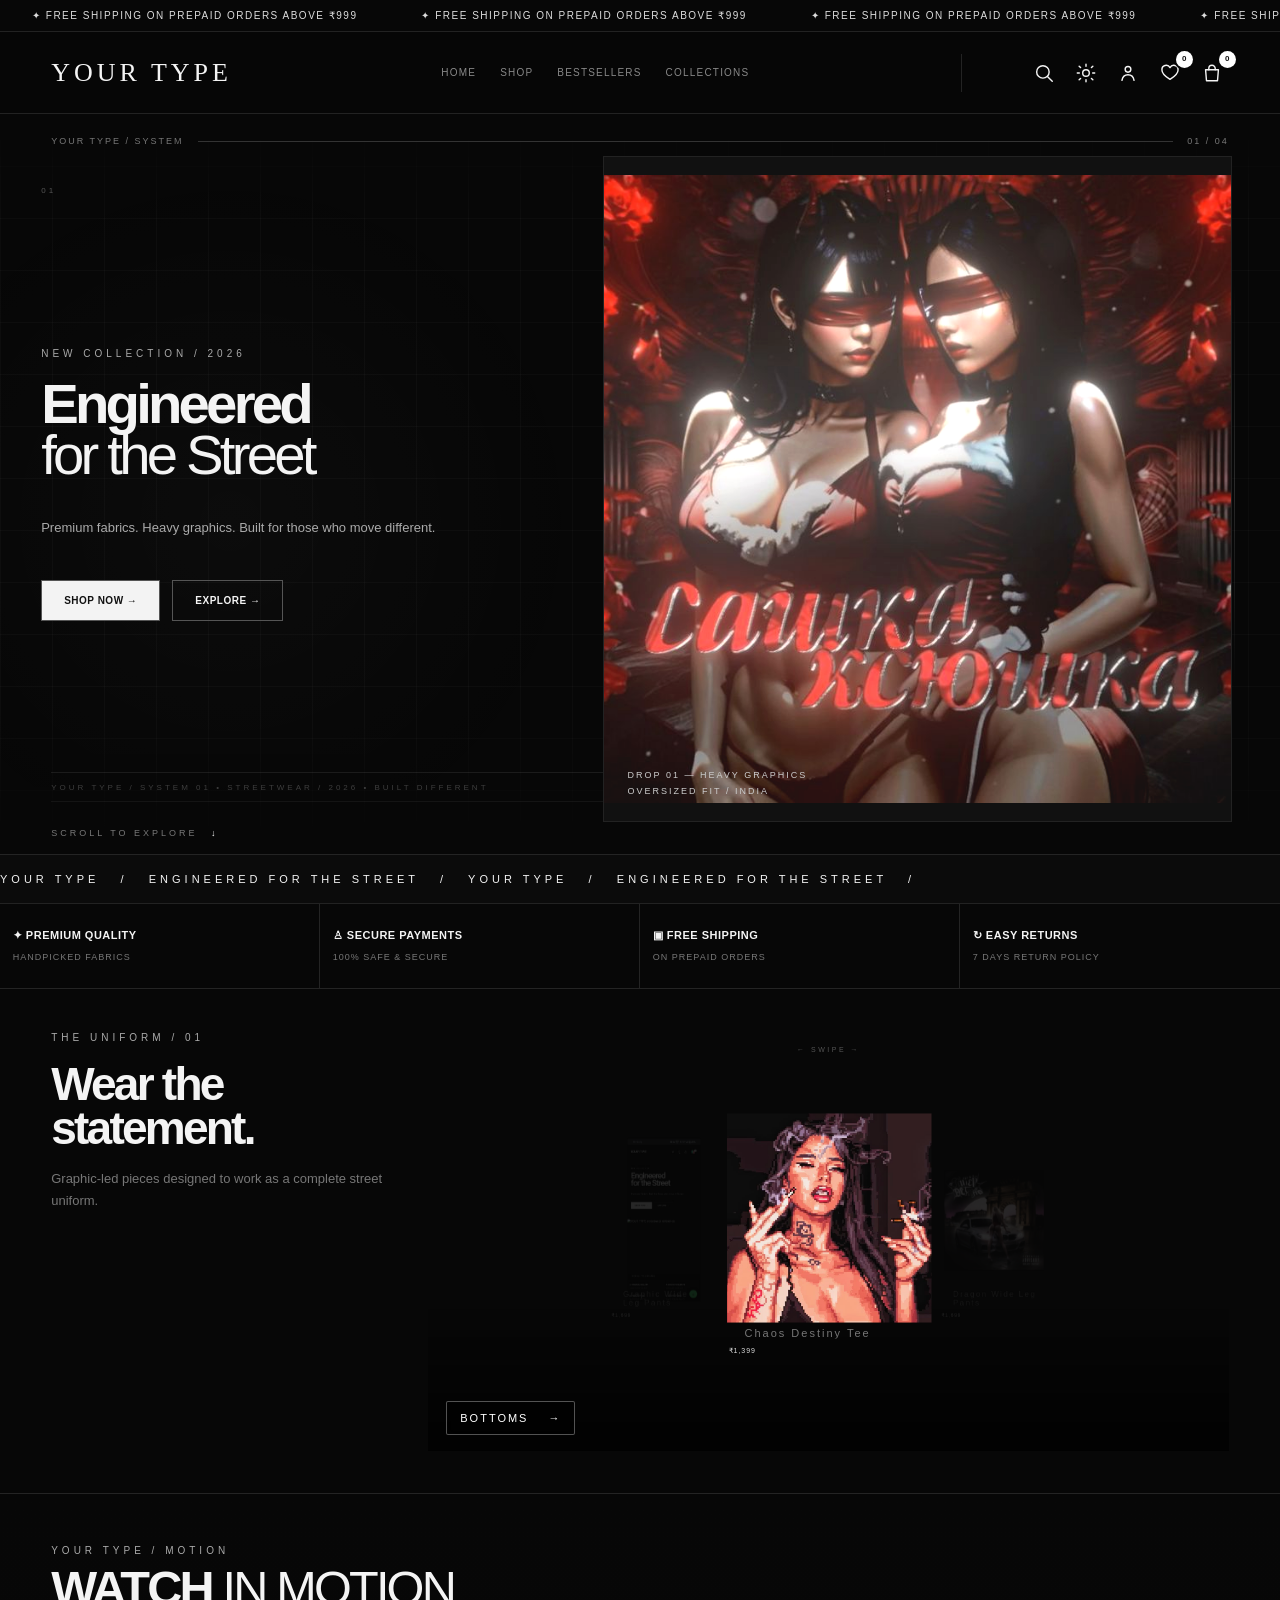
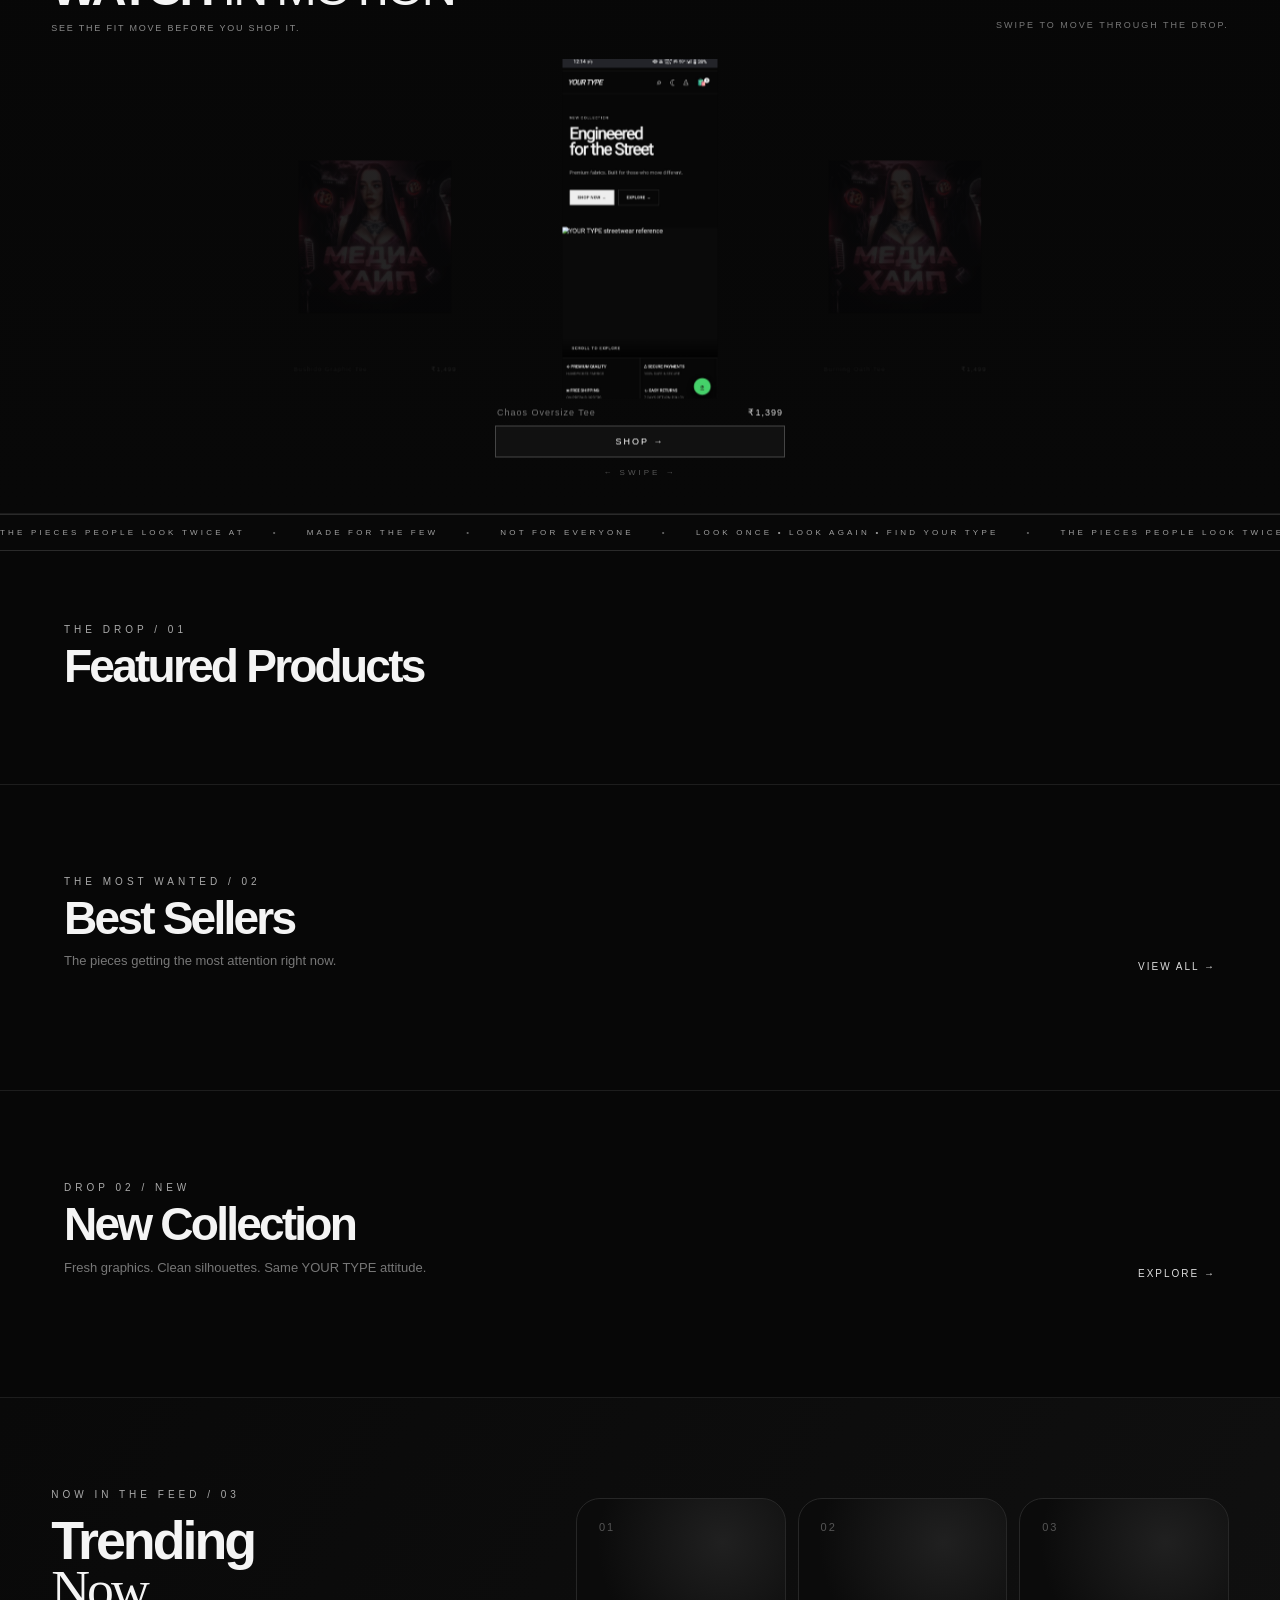
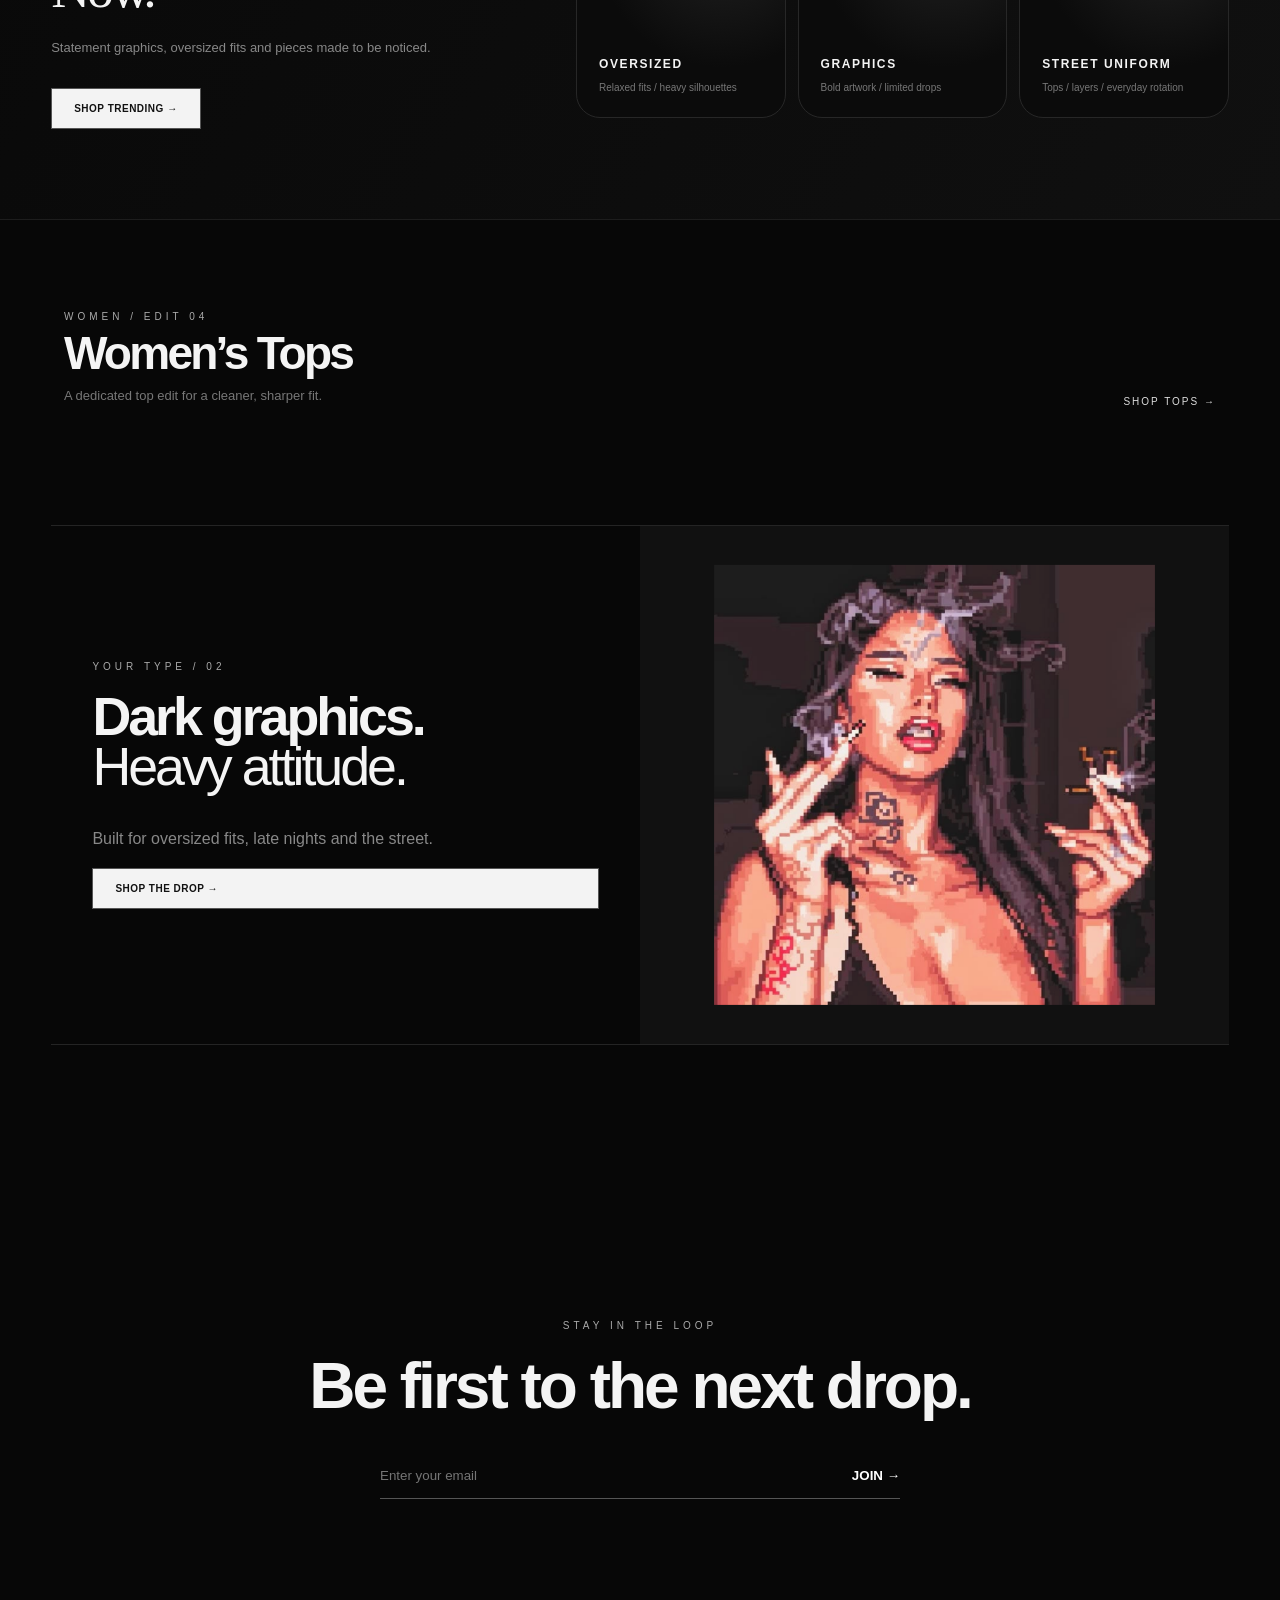
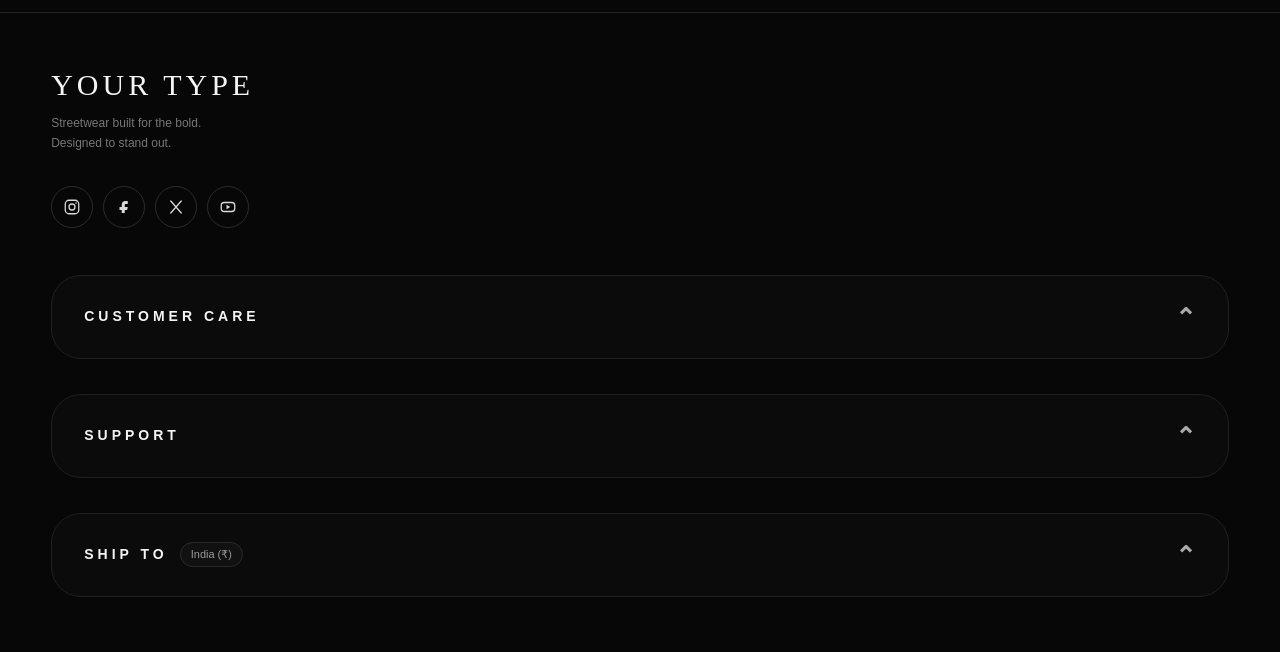
==== commit ec52bd34: "Add files via upload" ====
--- a/index.html
+++ b/index.html
@@ -2,7 +2,7 @@
 <html lang="en">
 <head>
 <meta charset="utf-8">
-<meta name="viewport" content="width=device-width,initial-scale=1">
+<meta name="viewport" content="width=device-width,initial-scale=1,maximum-scale=1,user-scalable=no">
 <title>YOUR TYPE — Streetwear</title>
 <link rel="stylesheet" href="style.css">
 
@@ -16,10 +16,22 @@
 
 .card,.heart,.add,.bag,.wishlistHead{user-select:none;-webkit-user-select:none}
 ::selection{background:transparent}
- .adminHiddenSection{display:none!important}\n</style>
+</style>
+<script>
+// Prevent accidental browser double-tap page zoom on touch devices.
+// Product image zoom remains available through the existing full-screen lightbox.
+(function(){
+  let lastTap=0;
+  document.addEventListener('touchend',function(e){
+    const now=Date.now();
+    if(now-lastTap<280){ e.preventDefault(); }
+    lastTap=now;
+  },{passive:false});
+})();
+</script>
 </head>
 <body>
-<div class="shipping" aria-label="Free shipping announcement"><div class="shipping-track"><span>✦ FREE SHIPPING ON PREPAID ORDERS ABOVE ₹999</span><span>✦ FREE SHIPPING ON PREPAID ORDERS ABOVE ₹999</span><span>✦ FREE SHIPPING ON PREPAID ORDERS ABOVE ₹999</span><span>✦ FREE SHIPPING ON PREPAID ORDERS ABOVE ₹999</span></div></div>
+<div class="shipping" aria-label="Store announcement"><div class="shipping-track" id="siteAnnouncementBar"><span>✦ FREE SHIPPING ON PREPAID ORDERS ABOVE ₹999</span><span>✦ FREE SHIPPING ON PREPAID ORDERS ABOVE ₹999</span><span>✦ FREE SHIPPING ON PREPAID ORDERS ABOVE ₹999</span><span>✦ FREE SHIPPING ON PREPAID ORDERS ABOVE ₹999</span></div></div>
 
 <header class="siteHeader">
   <a class="logo" href="#home" aria-label="YOUR TYPE">YOUR TYPE</a>
@@ -48,12 +60,12 @@
 <div id="searchbar" class="searchbar"><input id="searchInput" type="search" autocomplete="off" placeholder="Search products..." oninput="renderProducts()" onkeydown="if(event.key==='Enter'){event.preventDefault();document.getElementById('shop')?.scrollIntoView({behavior:'smooth',block:'start'});}"></div>
 
 <main id="home">
-<section class="heroEditorial" id="home">
+<section id="heroSection" class="heroEditorial">
   <div class="heroMeta"><span>YOUR TYPE / SYSTEM</span><i></i><b>01 / 04</b></div>
   <div class="heroCopy">
     <p class="eyebrow">NEW COLLECTION / 2026</p>
     <h1 id="siteHeroTitle">Engineered<br><em>for the Street</em></h1>
-    <p class="sub">Premium fabrics. Heavy graphics. Built for those who move different.</p>
+    <p class="sub" id="siteHeroSub">Premium fabrics. Heavy graphics. Built for those who move different.</p>
     <div class="buttons"><a class="btn primary" href="#shop">SHOP NOW →</a><a class="btn" href="#collections">EXPLORE →</a></div>
   </div>
   <div class="heroVisual">
@@ -70,7 +82,7 @@
 
 <div class="marquee"><div>YOUR TYPE&nbsp;&nbsp; / &nbsp;&nbsp;ENGINEERED FOR THE STREET&nbsp;&nbsp; / &nbsp;&nbsp;YOUR TYPE&nbsp;&nbsp; / &nbsp;&nbsp;ENGINEERED FOR THE STREET&nbsp;&nbsp; / &nbsp;&nbsp;</div></div>
 
-<section class="trust">
+<section id="trustSection" class="trust">
   <div><b>✦ PREMIUM QUALITY</b><small>HANDPICKED FABRICS</small></div>
   <div><b>♙ SECURE PAYMENTS</b><small>100% SAFE & SECURE</small></div>
   <div><b>▣ FREE SHIPPING</b><small>ON PREPAID ORDERS</small></div>
@@ -136,18 +148,14 @@
   <div id="womenTopsGrid" class="curatedGrid"></div>
 </section>
 
-<section class="highlightsSection" id="highlights">
-  <div class="sectionHead"><div><p class="eyebrow">YOUR TYPE / HIGHLIGHTS</p><h2>Made to stand out.</h2></div></div>
-  <div class="highlightCards"><article><span>✦</span><h3>Premium Feel</h3><p>Heavyweight-inspired streetwear presentation with a clean editorial finish.</p></article><article><span>↻</span><h3>Easy Returns</h3><p>Simple customer-care flow designed to keep shopping confidence high.</p></article><article><span>▣</span><h3>Secure Checkout</h3><p>Clear cart, checkout and payment choices without visual clutter.</p></article><article><span>∞</span><h3>Limited Drops</h3><p>New collections and highlight edits keep the storefront feeling fresh.</p></article></div>
-</section>
-
-<section class="editorialBanner" id="editorial">
+<section id="editorialSection" class="editorialBanner">
   <div><p class="eyebrow">YOUR TYPE / 02</p><h2>Dark graphics.<br><span>Heavy attitude.</span></h2><p>Built for oversized fits, late nights and the street.</p><a class="btn primary" href="#shop">SHOP THE DROP →</a></div>
   <div class="editorialArt"><img src="photos/graffiti.jpg" alt="YOUR TYPE graphic"></div>
 </section>
 
-<section class="newsletter" id="newsletter"><div class="newsletterVideo" aria-hidden="true"><video autoplay muted loop playsinline preload="metadata"><source src="photos/stay-in-loop.mp4" type="video/mp4"></video></div><p class="eyebrow">STAY IN THE LOOP</p><h2>Be first to the next drop.</h2><div class="email"><input id="newsletterEmail" type="email" autocomplete="email" placeholder="Enter your email" aria-label="Email address"><button type="button" onclick="joinNewsletter()">JOIN →</button></div><p id="newsletterHint" class="newsletterHint" aria-live="polite"></p></section>
+<section id="newsletterSection" class="newsletter"><div class="newsletterVideo" aria-hidden="true"><video autoplay muted loop playsinline preload="metadata"><source src="photos/stay-in-loop.mp4" type="video/mp4"></video></div><p class="eyebrow">STAY IN THE LOOP</p><h2>Be first to the next drop.</h2><div class="email"><input id="newsletterEmail" type="email" autocomplete="email" placeholder="Enter your email" aria-label="Email address"><button type="button" onclick="joinNewsletter()">JOIN →</button></div><p id="newsletterHint" class="newsletterHint" aria-live="polite"></p></section>
 </main>
+<div id="mobileStickyBag" class="mobileStickyBag"><span><b id="stickyBagCount">0</b> items · <strong id="stickyBagTotal">₹0</strong></span><button type="button" onclick="openCart()">VIEW BAG →</button></div>
 
 <footer class="premiumFooter">
   <div class="footBrand">
@@ -219,20 +227,8 @@
 <div id="modal" class="modal" onclick="if(event.target===this)closeModal()"><div class="modalBox"><div class="modalTop"><h2 id="modalTitle">YOUR TYPE</h2><button onclick="closeModal()">×</button></div><div id="modalBody"></div></div></div>
 
 <script>
-let products = [];
-function storageGet(key,fallback='[]'){
- try{const v=localStorage.getItem(key); if(v!==null)return v;}catch(e){}
- try{const m=document.cookie.match(new RegExp('(?:^|; )'+key.replace(/[.*+?^${}()|[\]\\]/g,'\\$&')+'=([^;]*)')); if(m)return decodeURIComponent(m[1]);}catch(e){}
- return fallback;
-}
-function storageSet(key,value){
- const text=typeof value==='string'?value:JSON.stringify(value);
- let ok=false; try{localStorage.setItem(key,text);ok=true}catch(e){}
- try{document.cookie=key+'='+encodeURIComponent(text)+'; path=/; max-age=31536000; SameSite=Lax';}catch(e){}
- return ok;
-}
-function storageRemove(key){try{localStorage.removeItem(key)}catch(e){} try{document.cookie=key+'=; path=/; max-age=0; SameSite=Lax'}catch(e){}}
-let cart=[]; try{cart=JSON.parse(storageGet('yourTypeCart','[]'))}catch(e){cart=[]} let wishlist=[]; loadWishlistSafe(); let selectedSize='M';
+let products = [["Akari Flight Tee", "₹1,549", "akari-flight-tee.jpg", "SALE", "₹2,200"], ["Ghamand Chroma Instinct", "₹1,399", "chroma-instinct-tee.jpg", "SALE", "₹2,100"], ["Ghamand Buddha's Blessing", "₹1,499", "buddhas-blessing-tee.jpg", "SALE", "₹2,200"], ["Burning Oath T-Shirt", "₹1,399", "burning-oath-tshirt.jpg", "NEW"], ["Who Are You T-Shirt", "₹1,499", "who-are-you-tshirt.jpg", "NEW"], ["What You Fear T-Shirt", "₹1,399", "what-you-fear-tshirt.jpg", "NEW"], ["Specter of Stillness T-Shirt", "₹1,499", "specter-stillness-tshirt.jpg", "NEW"], ["Crowned Destiny Tee", "₹1,399", "crowned-destiny-tee.jpg", "NEW"], ["Chaos Oversize Tee", "₹1,399", "chaos.jpg", "NEW"], ["Burning Oath Tee", "₹1,499", "bushido.jpg", "NEW"], ["Chaos Destiny Tee", "₹1,399", "graffiti.jpg", "NEW"], ["Instinct Oversize Tee", "₹1,399", "armor.jpg", "NEW"], ["Bushido Graphic Tee", "₹1,499", "bushido.jpg", "NEW"], ["Inferno Street Tee", "₹1,449", "chaos.jpg", "NEW"], ["Midnight Graffiti Tee", "₹1,349", "graffiti.jpg", "NEW"], ["Ritual Oversize Tee", "₹1,499", "ornament.jpg", "NEW"], ["Dark Armor Tee", "₹1,399", "armor.jpg", "NEW"]];
+let cart=JSON.parse(localStorage.getItem('yourTypeCart')||'[]'); let wishlist=[]; loadWishlistSafe(); let selectedSize='M';
 let selectedColor='Black';
 function selectModalColor(btn,color){
  selectedColor=color;
@@ -254,48 +250,28 @@
  requestAnimationFrame(()=>shop.scrollIntoView({behavior:'smooth',block:'start'}));
 }
 
-storageSet('yourTypeProductsCache',products)
+try{localStorage.setItem('yourTypeProductsCache',JSON.stringify(products))}catch(_){}
 function normalizeSearch(value){
  return String(value||'').toLowerCase().normalize('NFD').replace(/[\u0300-\u036f]/g,'').replace(/[^a-z0-9]+/g,' ').trim().replace(/\s+/g,' ');
 }
-function score(value){
- const query=normalizeSearch(document.getElementById('searchInput')?.value||'');
- if(!query)return 1;
- const text=normalizeSearch(value);
- if(!text)return 0;
- if(text===query)return 100;
- if(text.includes(query))return 80;
- const terms=query.split(' ').filter(Boolean);
- let matched=0;
- let total=0;
- for(const term of terms){
-   if(text.includes(term)){matched++; total += text.startsWith(term)?3:1;}
- }
- if(!matched)return 0;
- return 20 + (matched/terms.length)*40 + total;
-}
-function productImage(raw){const v=String(raw||'').trim();if(!v)return '/photos/ornament.jpg';if(/^data:|^https?:|^\//i.test(v))return v;if(/^photos\//i.test(v))return '/'+v;return '/photos/'+v.replace(/^\.\//,'')}
-function productCardHTML(p,index){const liked=wishlist.includes(p[0]);const z=p[6]||{S:p[5]??20,M:p[5]??20,L:p[5]??20,XL:p[5]??20,XXL:p[5]??20};return `<article class="card" onclick="openProduct(${index})"><div class="pic"><span class="badge">${p[3]||''}</span><button class="heart ${liked?'liked':''}" aria-label="${liked?'Remove from wishlist':'Add to wishlist'}" aria-pressed="${liked}" onclick="event.preventDefault();event.stopPropagation();toggleWishlist(event,this,${index})">${liked?'♥':'♡'}</button><img src="${productImage(p[2])}" alt="${p[0]}" loading="lazy" draggable="false" onerror="this.style.visibility='hidden'"><div class="quick">QUICK VIEW</div></div><div class="info"><h3>${p[0]}</h3><div class="price">${p[1]} ${p[4]?'<del>'+p[4]+'</del>':''}</div><div class="sizes">${['S','M','L','XL'].map(sz=>`<button type="button" ${Number(z[sz]||0)<=0?'disabled':''} onclick="event.stopPropagation();selectCardSize(this,'${sz}')">${sz}</button>`).join('')}</div><button type="button" class="add" data-add-to-bag="${index}" ${Number(p[5]??20)<=0?'disabled':''}>${Number(p[5]??20)<=0?'SOLD OUT':'ADD TO BAG +'}</button></div></article>`}
-let ytSectionProducts={};
-function sectionList(key,fallback){
- const ids=Array.isArray(ytSectionProducts[key])?ytSectionProducts[key]:null;
- if(!ids)return fallback;
- const byId=new Map(products.map(p=>[String(p[8]||''),p]));
- return ids.map(id=>byId.get(String(id))).filter(Boolean);
-}
+function productCardHTML(p,index){const liked=wishlist.includes(p[0]);const z=p[6]||{S:p[5]??20,M:p[5]??20,L:p[5]??20,XL:p[5]??20,XXL:p[5]??20};return `<article class="card" onclick="openProduct(${index})"><div class="pic"><span class="badge">${p[3]||''}</span><button class="heart ${liked?'liked':''}" aria-label="${liked?'Remove from wishlist':'Add to wishlist'}" aria-pressed="${liked}" onclick="event.preventDefault();event.stopPropagation();toggleWishlist(event,this,${index})">${liked?'♥':'♡'}</button><img src="photos/${p[2]}" alt="${p[0]}" loading="lazy" draggable="false"><div class="quick">QUICK VIEW</div></div><div class="info"><h3>${p[0]}</h3><div class="price">${p[1]} ${p[4]?'<del>'+p[4]+'</del>':''}</div><div class="sizes">${['S','M','L','XL'].map(sz=>`<button type="button" ${Number(z[sz]||0)<=0?'disabled':''} onclick="event.stopPropagation();selectCardSize(this,'${sz}')">${sz}</button>`).join('')}</div><button type="button" class="add" data-add-to-bag="${index}" ${Number(p[5]??20)<=0?'disabled':''}>${Number(p[5]??20)<=0?'SOLD OUT':'ADD TO BAG +'}</button></div></article>`}
+let homepageProductSets={featuredIds:[],bestSellerIds:[],newArrivalIds:[],womenTopsIds:[]};
+function pickHomepageProducts(ids,fallback,limit=4){const byId=new Map(products.map(p=>[String(p[8]||''),p]));const chosen=(ids||[]).map(id=>byId.get(String(id))).filter(Boolean);return (chosen.length?chosen:fallback).slice(0,limit);}
 function renderCurated(){
  const visible=products.filter(p=>p);
- const best=sectionList('bestSellers',visible.slice(0,4));
- const fresh=sectionList('newCollection',visible.filter(p=>String(p[3]||'').toUpperCase()==='NEW').slice(0,4));
- const trend=sectionList('trending',visible.slice(0,4));
- const women=sectionList('womenTops',visible.filter(p=>/tee|top|shirt/i.test(p[0])).slice(0,4));
- const featured=sectionList('featured',visible);
+ const bestFallback=visible.slice(0,4);
+ const freshFallback=visible.filter(p=>String(p[3]||'').toUpperCase()==='NEW').slice(0,4);
+ const womenFallback=visible.filter(p=>/tee|top|shirt/i.test(p[0])).slice(3,7);
+ const featuredFallback=visible.slice(0,4);
+ const best=pickHomepageProducts(homepageProductSets.bestSellerIds,bestFallback);
+ const fresh=pickHomepageProducts(homepageProductSets.newArrivalIds,freshFallback.length?freshFallback:visible.slice(4,8));
+ const women=pickHomepageProducts(homepageProductSets.womenTopsIds,womenFallback.length?womenFallback:visible.slice(0,4));
+ const featured=pickHomepageProducts(homepageProductSets.featuredIds,featuredFallback);
  const fill=(id,list)=>{const el=document.getElementById(id);if(el)el.innerHTML=list.map(p=>productCardHTML(p,products.indexOf(p))).join('')};
- const main=document.getElementById('products');
- if(main && Array.isArray(ytSectionProducts.featured)){main.innerHTML=featured.map(p=>productCardHTML(p,products.indexOf(p))).join('')}
- fill('bestSellerGrid',best); fill('newCollectionGrid',fresh); fill('trendingGrid',trend); fill('womenTopsGrid',women);
-}
-function renderProducts(){const q=(document.getElementById('searchInput')?.value||'').trim().toLowerCase();const list=products.map((p,index)=>({p,index,score:score(p[0])})).filter(x=>!q||x.score>0).sort((a,b)=>b.score-a.score||a.index-b.index);document.getElementById('resultCount').textContent=list.length+' PIECES';document.getElementById('products').innerHTML=list.map(({p,index},rank)=>{const liked=wishlist.includes(p[0]),z=p[6]||{S:p[5]??20,M:p[5]??20,L:p[5]??20,XL:p[5]??20,XXL:p[5]??20};return `<article class="card" data-search-rank="${rank}" onclick="openProduct(${index})"><div class="pic"><span class="badge">${p[3]||''}</span><button class="heart ${liked?'liked':''}" aria-label="${liked?'Remove from wishlist':'Add to wishlist'}" aria-pressed="${liked}" onclick="event.preventDefault();event.stopPropagation();toggleWishlist(event,this,${index})">${liked?'♥':'♡'}</button><img src="${productImage(p[2])}" alt="${p[0]}" loading="lazy" draggable="false" onerror="this.closest('.pic')?.classList.add('imageMissing');this.style.visibility='hidden'"><div class="quick">QUICK VIEW</div></div><div class="info"><div class="productNo">${String(index+1).padStart(2,'0')}</div><h3>${p[0]}</h3><div class="price">${p[1]} ${p[4]?'<del>'+p[4]+'</del>':''}</div><div class="sizes">${['S','M','L','XL'].map(sz=>`<button type="button" ${Number(z[sz]||0)<=0?'disabled':''} onclick="event.stopPropagation();selectCardSize(this,'${sz}')">${sz}</button>`).join('')}</div><button type="button" class="add" data-add-to-bag="${index}" ${Number(p[5]??20)<=0?'disabled':''}>${Number(p[5]??20)<=0?'SOLD OUT':'ADD TO BAG +'}</button></div></article>`}).join('')||'<div class="empty">NO PRODUCTS FOUND</div>'}
+ fill('bestSellerGrid',best); fill('newCollectionGrid',fresh); fill('womenTopsGrid',women);
+}
+
+function renderProducts(){const q=(document.getElementById('searchInput')?.value||'').trim().toLowerCase();const list=products.map((p,index)=>({p,index,score:score(p[0])})).filter(x=>!q||x.score>0).sort((a,b)=>b.score-a.score||a.index-b.index);document.getElementById('resultCount').textContent=list.length+' PIECES';document.getElementById('products').innerHTML=list.map(({p,index},rank)=>{const liked=wishlist.includes(p[0]),z=p[6]||{S:p[5]??20,M:p[5]??20,L:p[5]??20,XL:p[5]??20,XXL:p[5]??20};return `<article class="card" data-search-rank="${rank}" onclick="openProduct(${index})"><div class="pic"><span class="badge">${p[3]||''}</span><button class="heart ${liked?'liked':''}" aria-label="${liked?'Remove from wishlist':'Add to wishlist'}" aria-pressed="${liked}" onclick="event.preventDefault();event.stopPropagation();toggleWishlist(event,this,${index})">${liked?'♥':'♡'}</button><img src="photos/${p[2]}" alt="${p[0]}" loading="lazy" draggable="false" onerror="this.closest('.pic')?.classList.add('imageMissing');this.style.visibility='hidden'"><div class="quick">QUICK VIEW</div></div><div class="info"><div class="productNo">${String(index+1).padStart(2,'0')}</div><h3>${p[0]}</h3><div class="price">${p[1]} ${p[4]?'<del>'+p[4]+'</del>':''}</div><div class="sizes">${['S','M','L','XL'].map(sz=>`<button type="button" ${Number(z[sz]||0)<=0?'disabled':''} onclick="event.stopPropagation();selectCardSize(this,'${sz}')">${sz}</button>`).join('')}</div><button type="button" class="add" data-add-to-bag="${index}" ${Number(p[5]??20)<=0?'disabled':''}>${Number(p[5]??20)<=0?'SOLD OUT':'ADD TO BAG +'}</button></div></article>`}).join('')||'<div class="empty">NO PRODUCTS FOUND</div>'}
 function selectCardSize(btn,size){
  const card=btn.closest('.card'); if(card) card.dataset.selectedSize=size;
  btn.parentElement.querySelectorAll('button').forEach(x=>x.classList.remove('chosen'));btn.classList.add('chosen');selectedSize=size;
@@ -323,12 +299,12 @@
 }
 function loadWishlistSafe(){
  try{
-   const raw=JSON.parse(storageGet('yourTypeWishlist','[]'));
+   const raw=JSON.parse(localStorage.getItem('yourTypeWishlist')||'[]');
    wishlist=Array.isArray(raw)?raw.map(String).filter(Boolean):[];
  }catch(e){wishlist=[]}
 }
 function persistWishlist(){
- storageSet('yourTypeWishlist',wishlist);
+ try{localStorage.setItem('yourTypeWishlist',JSON.stringify(wishlist));}catch(e){}
 }
 function toggleWishlist(event,btn,i){
  if(event){event.preventDefault();event.stopPropagation();}
@@ -366,7 +342,7 @@
  box.innerHTML=valid.length?valid.map(({name,i})=>{
    const p=products[i];
    return `<article class="wishlistItem" role="button" tabindex="0" onclick="openProduct(${i})" onkeydown="if(event.key==='Enter'||event.key===' '){event.preventDefault();openProduct(${i})}">
-     <div class="wishlistThumb"><img src="${productImage(p[2])}" alt="${esc(p[0])}" loading="lazy" draggable="false" onerror="this.style.visibility='hidden'"></div>
+     <div class="wishlistThumb"><img src="photos/${p[2]}" alt="${esc(p[0])}" loading="lazy" draggable="false" onerror="this.style.visibility='hidden'"></div>
      <div class="wishlistInfo"><span class="wishlistEyebrow">SAVED PIECE</span><b>${esc(p[0])}</b><span class="wishlistPrice">${esc(p[1])}</span><span class="wishlistHint">TAP TO VIEW</span></div>
      <button class="wishlistRemove" type="button" aria-label="Remove ${esc(p[0])} from wishlist" onclick="event.stopPropagation();removeWishlistByIndex(${i})">×</button>
    </article>`
@@ -376,23 +352,7 @@
 function removeWishlist(name){wishlist=wishlist.filter(x=>x!==name);persistWishlist();updateWishlist();renderProducts()}
 function openWishlist(){updateWishlist();document.getElementById('wishlist').classList.add('open');document.getElementById('overlay').classList.add('show')}
 function closeWishlist(){document.getElementById('wishlist').classList.remove('open');document.getElementById('overlay').classList.remove('show')}
-function saveCart(){storageSet('yourTypeCart',cart);updateCart()}
-function restorePersistentShopState(){
- try{
-   const savedCart=JSON.parse(storageGet('yourTypeCart','[]'));
-   if(Array.isArray(savedCart)) cart=savedCart;
- }catch(e){}
- try{
-   const savedWishlist=JSON.parse(storageGet('yourTypeWishlist','[]'));
-   if(Array.isArray(savedWishlist)) wishlist=savedWishlist.map(String).filter(Boolean);
- }catch(e){}
- updateCart();
- updateWishlist();
-}
-window.addEventListener('pageshow',restorePersistentShopState);
-window.addEventListener('DOMContentLoaded',restorePersistentShopState);
-window.addEventListener('pagehide',()=>{storageSet('yourTypeCart',cart);storageSet('yourTypeWishlist',wishlist)});
-window.addEventListener('storage',e=>{if(e.key==='yourTypeCart'){try{cart=JSON.parse(e.newValue||'[]');updateCart()}catch(_){}}});
+function saveCart(){localStorage.setItem('yourTypeCart',JSON.stringify(cart));updateCart()}
 function changeCartQty(i,delta){const item=cart[i];if(!item)return;item.qty=Math.max(1,Math.min(10,Number(item.qty||1)+delta));saveCart()}
 function setCartSize(i,size){const item=cart[i];if(!item)return;item.size=size;saveCart()}
 function setCartColor(i,color){const item=cart[i];if(!item)return;item.color=color;saveCart()}
@@ -405,7 +365,7 @@
  box.innerHTML=cart.length?`<div class="cartCustomizeIntro"><span class="eyebrow">YOUR TYPE / BAG</span><strong>Make it yours.</strong><small>Choose size, color and quantity before you buy.</small></div>`+cart.map((p,i)=>{
    const size=p.size||'M', color=p.color||'Black', qty=Number(p.qty||1);
    return `<article class="cartItem cartCustomizeItem">
-    <div class="cartItemVisual"><img src="${productImage(p[2])}" alt="${esc(p[0])}" loading="lazy" draggable="false"><span class="cartItemNo">${String(i+1).padStart(2,'0')}</span></div>
+    <div class="cartItemVisual"><img src="photos/${p[2]}" alt="${esc(p[0])}" loading="lazy" draggable="false"><span class="cartItemNo">${String(i+1).padStart(2,'0')}</span></div>
     <div class="cartItemBody"><div class="cartItemTitle"><div><b>${esc(p[0])}</b><span>${esc(p[1])} each</span></div><button class="cartRemove" aria-label="Remove ${esc(p[0])}" onclick="removeItem(${i})">×</button></div>
     <div class="cartChoice"><label>SIZE<div class="cartChoiceBtns">${['S','M','L','XL','XXL'].map(sz=>`<button type="button" class="${size===sz?'chosen':''}" onclick="setCartSize(${i},'${sz}')">${sz}</button>`).join('')}</div></label>
     <label>COLOR<div class="cartChoiceBtns colorBtns">${(Array.isArray(p[9])&&p[9].length?p[9]:['Black','White','Charcoal']).map(c=>`<button type="button" class="${color===c?'chosen':''}" onclick="setCartColor(${i},'${c}')"><i class="colorDot ${String(c).toLowerCase()}"></i>${c}</button>`).join('')}</div></label></div>
@@ -448,7 +408,7 @@
 function openProduct(i){
  const p=products[i],z=p[6]||{S:p[5]??20,M:p[5]??20,L:p[5]??20,XL:p[5]??20,XXL:p[5]??20};
  const liked=wishlist.includes(wishlistKey(p));
- showModal(p[0],`<div class="productModal"><img src="${productImage(p[2])}" alt="${p[0]}" loading="lazy" draggable="false" onerror="this.closest('.pic')?.classList.add('imageMissing');this.style.visibility='hidden'"><div><div class="productModalHead"><div class="price">${p[1]} ${p[4]?'<del>'+p[4]+'</del>':''}</div><button type="button" class="modalBookmark ${liked?'liked':''}" aria-label="${liked?'Remove from wishlist':'Add to wishlist'}" onclick="event.preventDefault();event.stopPropagation();toggleModalWishlist(${i},this)">${liked?'♥':'♡'}</button></div><p class="muted">Premium streetwear fit · Handpicked fabric · 7-day returns.</p><h4>SELECT SIZE</h4><div class="modalSizes">${['S','M','L','XL','XXL'].map(sz=>`<button ${Number(z[sz]||0)<=0?'disabled':''} onclick="selectModalSize(this,'${sz}')">${sz}${Number(z[sz]||0)<=0?' · SOLD OUT':''}</button>`).join('')}</div><h4>SELECT COLOR</h4><div class="modalSizes modalColors">${(Array.isArray(p[9])&&p[9].length?p[9]:['Black','White','Charcoal']).map(c=>`<button type="button" class="${(window.selectedColor||'Black')===c?'chosen':''}" onclick="selectModalColor(this,${JSON.stringify(c)})"><i class="colorDot ${String(c).toLowerCase()}"></i>${c}</button>`).join('')}</div><button class="checkout" onclick="modalAdd(${i})">ADD TO BAG — ${p[1]}</button><button class="buyNowBtn" onclick="modalBuyNow(${i})">BUY NOW</button><button class="reviewBtn" onclick="showReviews(${JSON.stringify(p[0])})">★ REVIEWS</button></div></div>`)
+ showModal(p[0],`<div class="productModal"><img src="photos/${p[2]}" alt="${p[0]}" loading="lazy" draggable="false" onerror="this.closest('.pic')?.classList.add('imageMissing');this.style.visibility='hidden'"><div><div class="productModalHead"><div class="price">${p[1]} ${p[4]?'<del>'+p[4]+'</del>':''}</div><button type="button" class="modalBookmark ${liked?'liked':''}" aria-label="${liked?'Remove from wishlist':'Add to wishlist'}" onclick="event.preventDefault();event.stopPropagation();toggleModalWishlist(${i},this)">${liked?'♥':'♡'}</button></div><p class="muted">Premium streetwear fit · Handpicked fabric · 7-day returns.</p><h4>SELECT SIZE</h4><div class="modalSizes">${['S','M','L','XL','XXL'].map(sz=>`<button ${Number(z[sz]||0)<=0?'disabled':''} onclick="selectModalSize(this,'${sz}')">${sz}${Number(z[sz]||0)<=0?' · SOLD OUT':''}</button>`).join('')}</div><h4>SELECT COLOR</h4><div class="modalSizes modalColors">${(Array.isArray(p[9])&&p[9].length?p[9]:['Black','White','Charcoal']).map(c=>`<button type="button" class="${(window.selectedColor||'Black')===c?'chosen':''}" onclick="selectModalColor(this,${JSON.stringify(c)})"><i class="colorDot ${String(c).toLowerCase()}"></i>${c}</button>`).join('')}</div><button class="checkout" onclick="modalAdd(${i})">ADD TO BAG — ${p[1]}</button><button class="buyNowBtn" onclick="modalBuyNow(${i})">BUY NOW</button><button class="reviewBtn" onclick="showReviews(${JSON.stringify(p[0])})">★ REVIEWS</button></div></div>`)
 }
 async function showReviews(name){try{const r=await fetch('/api/reviews/'+encodeURIComponent(name)),d=await r.json(),reviews=d.reviews||[],avg=reviews.length?(reviews.reduce((a,r)=>a+r.rating,0)/reviews.length).toFixed(1):'5.0';showModal(name+' — Reviews',`<div class="reviews"><div class="reviewSummary"><b>★ ${avg}/5</b><span>${reviews.length} review${reviews.length===1?'':'s'}</span></div>${reviews.length?reviews.map(r=>`<div class="review"><b>${'★'.repeat(r.rating)}${'☆'.repeat(5-r.rating)}</b><strong>${esc(r.title)}</strong><p>${esc(r.text)}</p><small>${esc(r.name)}${r.verified?' · Verified buyer':''}</small></div>`).join(''):'<p class="muted">No reviews yet. Be the first.</p>'}<button class="checkout" onclick="writeReview(${JSON.stringify(name)})">WRITE A REVIEW →</button></div>`)}catch(e){showModal('Reviews','<p class="muted">Could not load reviews right now.</p>')}}
 function writeReview(name){if(!localStorage.getItem('yourTypeCustomerToken')){showModal('SIGN IN REQUIRED','<p class="muted">Please sign in to leave a review.</p><button class="checkout" onclick="account()">SIGN IN →</button>');return}showModal('WRITE A REVIEW',`<form class="authForm" onsubmit="event.preventDefault();submitReview(${JSON.stringify(name)})"><select class="modalInput" id="reviewRating"><option value="5">★★★★★ — 5</option><option value="4">★★★★☆ — 4</option><option value="3">★★★☆☆ — 3</option><option value="2">★★☆☆☆ — 2</option><option value="1">★☆☆☆☆ — 1</option></select><input class="modalInput" id="reviewTitle" placeholder="Review title"><textarea class="modalInput" id="reviewText" maxlength="800" rows="5" placeholder="Tell us about the fit and quality"></textarea><button class="checkout" type="submit">SUBMIT REVIEW →</button></form>`)}
@@ -509,16 +469,19 @@
 function trackOrder(){showModal('Track Order',`<input id="trackNo" class="modalInput" placeholder="Enter order number"><button class="checkout" onclick="lookupOrder()">TRACK ORDER →</button><div id="trackResult" class="muted" style="margin-top:15px"></div>`)}
 function lookupOrder(){const id=(document.getElementById('trackNo')?.value||'').trim();if(!id)return;fetch('/api/orders/'+encodeURIComponent(id)).then(async r=>{const d=await r.json();if(!r.ok)throw new Error(d.error||'Order not found');document.getElementById('trackResult').innerHTML='<b>'+d.orderId+'</b><br>Status: '+d.status+'<br>Total: '+money(d.total)+'<br>Placed: '+new Date(d.date).toLocaleString('en-IN')}).catch(e=>document.getElementById('trackResult').textContent=e.message)}
 function showAbout(){showModal('About YOUR TYPE','<p class="muted">YOUR TYPE is a dark streetwear label built around bold graphics, oversized silhouettes and premium everyday pieces.</p>')} function showContact(){showModal('Contact Us','<p class="muted">Email: support@yourtype.store</p><p class="muted">We reply within 1–2 business days.</p>')} function showPolicy(title,text){showModal(title,'<p class="muted">'+text+'</p>')}
-async function loadSiteConfig(){try{const r=await fetch('/api/site-config',{cache:'no-store'});const d=await r.json(),site=d.site||{},sec=site.sections||{};ytSectionProducts=site.sectionProducts||{};const map={home:'home',collections:'collections',motion:'motion',featured:'shop',bestSellers:'bestSellers',newCollection:'newCollection',trending:'trending',womenTops:'womenTops',highlights:'highlights',editorial:'editorial',newsletter:'newsletter'};Object.entries(map).forEach(([key,id])=>{const el=document.getElementById(id);if(el)el.classList.toggle('adminHiddenSection',sec[key]===false)});const hero=document.getElementById('siteHeroTitle');if(hero&&site.hero)hero.textContent=String(site.hero);const ann=document.querySelector('.shipping');if(ann&&site.announcement)ann.setAttribute('aria-label',site.announcement);renderCurated(); }catch(_){}} loadSiteConfig(); setInterval(loadSiteConfig,15000); 
-fetch('/api/products',{cache:'no-store'}).then(r=>r.json()).then(d=>{if(!Array.isArray(d.products))throw new Error('Invalid product response');products=d.products.map(p=>[p.name,p.price,p.image,p.badge,p.oldPrice||'',p.stock,p.sizes||{S:p.stock,M:p.stock,L:p.stock,XL:p.stock,XXL:p.stock},Number(p.likes||0),p.id,p.colors||['Black','White','Charcoal'],Boolean(p.featured)]);renderProducts();renderCurated();rebuildBottomsSlides();rebuildMotionSlides();updateCart();updateWishlist();}).catch(()=>{products=[];renderProducts();renderCurated();rebuildBottomsSlides();rebuildMotionSlides();updateCart();updateWishlist();});
+fetch('/api/products').then(r=>r.json()).then(d=>{if(Array.isArray(d.products)&&d.products.length){products=d.products.map(p=>[p.name,p.price,p.image,p.badge,p.oldPrice||'',p.stock,p.sizes||{S:p.stock,M:p.stock,L:p.stock,XL:p.stock,XXL:p.stock},Number(p.likes||0),p.id,p.colors||['Black','White','Charcoal'],Boolean(p.featured)]);}renderProducts();renderCurated();updateCart();updateWishlist();}).catch(()=>{renderProducts();renderCurated();updateCart();updateWishlist();});
 // Keep an already-open storefront fresh when Admin changes product data.
 let _ytLastProductSignature='';
-async function refreshStorefrontProducts(){try{const r=await fetch('/api/products',{cache:'no-store'});const d=await r.json();if(!Array.isArray(d.products))return;const sig=JSON.stringify(d.products.map(p=>[p.id,p.name,p.price,p.image,p.active,p.sizes,p.colors,p.featured,p.badge,p.oldPrice]));if(sig===_ytLastProductSignature)return;_ytLastProductSignature=sig;products=d.products.map(p=>[p.name,p.price,p.image,p.badge,p.oldPrice||'',p.stock,p.sizes||{S:p.stock,M:p.stock,L:p.stock,XL:p.stock,XXL:p.stock},Number(p.likes||0),p.id,p.colors||['Black','White','Charcoal'],Boolean(p.featured)]);renderProducts();renderCurated();rebuildBottomsSlides();rebuildMotionSlides();}
+async function refreshStorefrontProducts(){try{const r=await fetch('/api/products',{cache:'no-store'});const d=await r.json();if(!Array.isArray(d.products))return;const sig=JSON.stringify(d.products.map(p=>[p.id,p.name,p.price,p.image,p.active,p.sizes,p.colors,p.featured,p.badge,p.oldPrice]));if(sig===_ytLastProductSignature)return;_ytLastProductSignature=sig;products=d.products.map(p=>[p.name,p.price,p.image,p.badge,p.oldPrice||'',p.stock,p.sizes||{S:p.stock,M:p.stock,L:p.stock,XL:p.stock,XXL:p.stock},Number(p.likes||0),p.id,p.colors||['Black','White','Charcoal'],Boolean(p.featured)]);renderProducts();renderCurated();}
 catch(_){}}
 setInterval(refreshStorefrontProducts,15000);
 document.addEventListener('visibilitychange',()=>{if(!document.hidden)refreshStorefrontProducts();});
-let bottomsSlides=[];
-function rebuildBottomsSlides(){bottomsSlides=products.slice(0,4).map(p=>({image:p[2],name:p[0],price:p[1]}));bottomsIndex=Math.min(bottomsIndex,Math.max(0,bottomsSlides.length-1));try{bottomsRender()}catch(_){}}
+const bottomsSlides=[
+  {image:'graffiti.jpg',name:'Chaos Destiny Tee',price:'₹1,399'},
+  {image:'ornament.jpg',name:'Dragon Wide Leg Pants',price:'₹1,699'},
+  {image:'bushido.jpg',name:'Shadow Combat Pants',price:'₹1,599'},
+  {image:'chaos.jpg',name:'Graphic Wide Leg Pants',price:'₹1,699'}
+];
 let bottomsIndex=0;
 let bottomsDragging=false;
 let bottomsDragX=0;
@@ -526,7 +489,6 @@
 
 function bottomsDistance(i){
   let d=i-bottomsIndex, n=bottomsSlides.length;
-  if(!n)return 0;
   if(d>n/2)d-=n;
   if(d<-n/2)d+=n;
   return d;
@@ -534,7 +496,7 @@
 function bottomsRender(){
   const track=document.getElementById('bottomsTrack'); if(!track)return;
   if(!track.children.length){
-    track.innerHTML=bottomsSlides.map((p,i)=>`<article class="collectionMotionCard" data-index="${i}" role="button" tabindex="0" aria-label="View ${p.name}"><div class="collectionMotionImage"><img src="${productImage(p.image)}" alt="${p.name}"></div><div class="collectionMotionInfo"><span>${p.name}</span><b>${p.price}</b></div></article>`).join('');
+    track.innerHTML=bottomsSlides.map((p,i)=>`<article class="collectionMotionCard" data-index="${i}" role="button" tabindex="0" aria-label="View ${p.name}"><div class="collectionMotionImage"><img src="photos/${p.image}" alt="${p.name}"></div><div class="collectionMotionInfo"><span>${p.name}</span><b>${p.price}</b></div></article>`).join('');
   }
   [...track.children].forEach((card,i)=>{
     const d=bottomsDistance(i);
@@ -547,7 +509,6 @@
   });
 }
 function bottomsGo(dir){
-  if(!bottomsSlides.length)return;
   bottomsIndex=(bottomsIndex+dir+bottomsSlides.length)%bottomsSlides.length;
   bottomsDragX=0;
   bottomsRender();
@@ -614,8 +575,13 @@
   bottomsRender();
 })();
 
-let motionSlides=[];
-function rebuildMotionSlides(){motionSlides=products.slice(0,5).map(p=>({image:p[2],name:p[0],price:p[1]}));motionIndex=Math.min(motionIndex,Math.max(0,motionSlides.length-1));try{motionRender()}catch(_){}}
+const motionSlides=[
+  {image:'chaos.jpg',name:'Chaos Oversize Tee',price:'₹1,399'},
+  {image:'bushido.jpg',name:'Burning Oath Tee',price:'₹1,499'},
+  {image:'graffiti.jpg',name:'Chaos Destiny Tee',price:'₹1,399'},
+  {image:'armor.jpg',name:'Instinct Oversize Tee',price:'₹1,399'},
+  {image:'bushido.jpg',name:'Bushido Graphic Tee',price:'₹1,499'}
+];
 let motionIndex=0;
 let motionDragging=false;
 let motionDragX=0;
@@ -625,7 +591,6 @@
 
 function motionDistance(i){
   let d=i-motionIndex, n=motionSlides.length;
-  if(!n)return 0;
   if(d>n/2)d-=n;
   if(d<-n/2)d+=n;
   return d;
@@ -638,7 +603,7 @@
 function motionRender(){
   const track=document.getElementById('motionTrack'); if(!track)return;
   if(!track.children.length){
-    track.innerHTML=motionSlides.map((p,i)=>`<article class="motionCard" data-index="${i}" role="button" tabindex="0" aria-label="Shop ${p.name}"><div class="motionCardImage"><img src="${productImage(p.image)}" alt="${p.name}"></div><div class="motionCardInfo"><span>${p.name}</span><b>${p.price}</b></div><button type="button" class="motionShopBtn" onclick="event.stopPropagation();motionOpenProduct(${i})">SHOP →</button></article>`).join('');
+    track.innerHTML=motionSlides.map((p,i)=>`<article class="motionCard" data-index="${i}" role="button" tabindex="0" aria-label="Shop ${p.name}"><div class="motionCardImage"><img src="photos/${p.image}" alt="${p.name}"></div><div class="motionCardInfo"><span>${p.name}</span><b>${p.price}</b></div><button type="button" class="motionShopBtn" onclick="event.stopPropagation();motionOpenProduct(${i})">SHOP →</button></article>`).join('');
   }
   [...track.children].forEach((card,i)=>{
     const d=motionDistance(i);
@@ -651,7 +616,6 @@
   });
 }
 function motionGo(dir){
-  if(!motionSlides.length)return;
   motionIndex=(motionIndex+dir+motionSlides.length)%motionSlides.length;
   motionDragX=0;
   motionRender();
@@ -816,5 +780,61 @@
   if(control && control.disabled) e.preventDefault();
 },true);
 </script>
+
+<script>
+async function loadWebsiteControl(){try{const r=await fetch('/api/website',{cache:'no-store'});const d=await r.json(),w=d.website||{};if(w.hero){const e=document.getElementById('siteHeroTitle');if(e)e.textContent=w.hero;}if(w.heroSub){const e=document.getElementById('siteHeroSub');if(e)e.textContent=w.heroSub;}if(w.announcement){const bar=document.getElementById('siteAnnouncementBar');if(bar)bar.innerHTML=Array(4).fill('<span>✦ '+String(w.announcement).replace(/[<>]/g,'')+'</span>').join('');}}catch(e){}}
+loadWebsiteControl();setInterval(loadWebsiteControl,30000);
+</script>
+
+<style>
+/* YOUR TYPE — storefront enhancement layer (keeps the existing theme intact) */
+.productModal{display:grid!important;grid-template-columns:minmax(0,1.05fr) minmax(280px,.95fr);gap:22px}.productGallery{min-width:0}.productMainImage{width:100%;aspect-ratio:4/5;object-fit:contain;background:#090909;border:1px solid #292929;cursor:zoom-in}.galleryThumbs{display:flex;gap:8px;margin-top:9px;overflow:auto}.galleryThumbs button{border:1px solid #333;background:#111;padding:0;width:66px;height:78px;flex:0 0 auto}.galleryThumbs button.active{border-color:#fff}.galleryThumbs img{width:100%;height:100%;object-fit:cover}.stockMeter{margin:13px 0;padding:11px 12px;border:1px solid #2b2b2b;background:#101010;font-size:10px;letter-spacing:1px}.stockMeter.low{border-color:#6b4d2b}.stockMeter.out{border-color:#633535}.productDescription{color:#999;line-height:1.7;font-size:12px;margin:12px 0}.relatedProducts{margin-top:18px;padding-top:16px;border-top:1px solid #242424}.relatedProducts h4{margin:0 0 10px}.relatedGrid{display:grid;grid-template-columns:repeat(3,1fr);gap:7px}.relatedCard{border:1px solid #292929;background:#101010;padding:6px;text-align:left;color:#eee}.relatedCard img{width:100%;aspect-ratio:1;object-fit:contain;background:#090909}.relatedCard span{display:block;font-size:9px;margin-top:5px;line-height:1.3}.imageLightbox{position:fixed;inset:0;background:rgba(0,0,0,.94);z-index:100000;display:none;align-items:center;justify-content:center;padding:18px}.imageLightbox.open{display:flex}.imageLightbox img{max-width:96vw;max-height:92vh;object-fit:contain}.imageLightbox button{position:absolute;right:16px;top:10px;background:#111;border:1px solid #555;color:#fff;width:46px;height:46px;border-radius:50%;font-size:25px}.mobileStickyBag{display:none}
+@media(max-width:760px){productModal{grid-template-columns:1fr!important;gap:14px}.productMainImage{aspect-ratio:1/1}.modalBox{max-height:92vh}.relatedGrid{grid-template-columns:repeat(3,1fr)}.mobileStickyBag{position:fixed;left:12px;right:12px;bottom:12px;z-index:60;display:flex;align-items:center;justify-content:space-between;gap:12px;background:rgba(15,15,15,.96);border:1px solid #444;box-shadow:0 12px 35px rgba(0,0,0,.55);padding:9px 10px 9px 14px;backdrop-filter:blur(12px)}.mobileStickyBag span{font-size:10px;color:#aaa}.mobileStickyBag strong{color:#fff}.mobileStickyBag button{border:1px solid #eee;background:#eee;color:#111;padding:11px 13px;font-size:9px;font-weight:bold;letter-spacing:1px}.productModal .checkout{min-height:50px}.productModal .buyNowBtn{min-height:48px}.heroEditorial{min-height:calc(80vh - 100px)}.heroCopy h1{letter-spacing:-4px}}
+</style>
+<div id="ytImageLightbox" class="imageLightbox" aria-hidden="true"><button type="button" onclick="closeYTLightbox()" aria-label="Close">×</button><img id="ytLightboxImg" src="" alt="Product preview"></div>
+<script>
+(function(){
+  const $=id=>document.getElementById(id);
+  let meta={};
+  function esc2(v){return String(v??'').replace(/[&<>"']/g,c=>({'&':'&amp;','<':'&lt;','>':'&gt;','"':'&quot;',"'":'&#39;'}[c]))}
+  window.closeYTLightbox=function(){const x=$('ytImageLightbox');if(x){x.classList.remove('open');x.setAttribute('aria-hidden','true')}};
+  window.openYTLightbox=function(src,alt){$('ytLightboxImg').src=src;$('ytLightboxImg').alt=alt||'Product preview';$('ytImageLightbox').classList.add('open');$('ytImageLightbox').setAttribute('aria-hidden','false')};
+  function imageList(i){const p=products[i]||[];const m=meta[String(p[8]||p[0])]||{};let a=Array.isArray(m.images)&&m.images.length?m.images:(Array.isArray(p[11])&&p[11].length?p[11]:[p[2]]);return [...new Set(a.filter(Boolean))]}
+  window.openProduct=function(i){
+    const p=products[i]; if(!p)return; const z=p[6]||{S:p[5]??20,M:p[5]??20,L:p[5]??20,XL:p[5]??20,XXL:p[5]??20};
+    selectedSize='M'; selectedColor='Black'; const imgs=imageList(i); const totalStock=Object.values(z).reduce((a,b)=>a+Number(b||0),0); const stockText=totalStock===0?'SOLD OUT':(totalStock<=5?'ONLY '+totalStock+' LEFT':'IN STOCK'); const stockClass=totalStock===0?'out':(totalStock<=5?'low':'');
+    const related=products.map((x,j)=>({x,j})).filter(o=>o.j!==i&&String(o.x[10])==='true').slice(0,3); const rel=related.length?related:products.map((x,j)=>({x,j})).filter(o=>o.j!==i).slice(0,3);
+    showModal(p[0],`<div class="productModal"><div class="productGallery"><img id="ytMainProductImage" class="productMainImage" src="photos/${encodeURIComponent(imgs[0])}" alt="${esc2(p[0])}" onclick="openYTLightbox(this.src,this.alt)" onerror="this.src='photos/ornament.jpg'"><div class="galleryThumbs">${imgs.map((im,k)=>`<button type="button" class="${k===0?'active':''}" onclick="selectYTGallery(${JSON.stringify(im)},this)"><img src="photos/${encodeURIComponent(im)}" alt="${esc2(p[0])} image ${k+1}"></button>`).join('')}</div></div><div><div class="productModalHead"><div class="price">${esc2(p[1])} ${p[4]?'<del>'+esc2(p[4])+'</del>':''}</div><button type="button" class="modalBookmark" onclick="toggleModalWishlist(${i},this)">${wishlist.includes(wishlistKey(p))?'♥':'♡'}</button></div><div class="stockMeter ${stockClass}">${stockText}${totalStock>0?' · SIZE-WISE AVAILABILITY':''}</div><p class="productDescription">${esc2(meta[String(p[8]||p[0])]?.description||'Premium streetwear fit · Handpicked fabric · 7-day returns.')}</p><h4>SELECT SIZE</h4><div class="modalSizes">${['S','M','L','XL','XXL'].map(sz=>`<button ${Number(z[sz]||0)<=0?'disabled':''} onclick="selectModalSize(this,'${sz}')">${sz}${Number(z[sz]||0)<=0?' · SOLD OUT':''}</button>`).join('')}</div><h4>SELECT COLOR</h4><div class="modalSizes modalColors">${(Array.isArray(p[9])&&p[9].length?p[9]:['Black','White','Charcoal']).map(c=>`<button type="button" class="${selectedColor===c?'chosen':''}" onclick="selectModalColor(this,${JSON.stringify(c)})"><i class="colorDot ${String(c).toLowerCase()}"></i>${esc2(c)}</button>`).join('')}</div><button class="checkout" onclick="modalAdd(${i})">ADD TO BAG — ${esc2(p[1])}</button><button class="buyNowBtn" onclick="modalBuyNow(${i})">BUY NOW</button><button class="reviewBtn" onclick="showReviews(${JSON.stringify(p[0])})">★ REVIEWS</button><div class="relatedProducts"><h4>YOU MAY ALSO LIKE</h4><div class="relatedGrid">${rel.map(o=>`<button class="relatedCard" type="button" onclick="openProduct(${o.j})"><img src="photos/${encodeURIComponent(o.x[2])}" alt="${esc2(o.x[0])}"><span>${esc2(o.x[0])}<br>${esc2(o.x[1])}</span></button>`).join('')}</div></div></div></div>`);
+  };
+  window.selectYTGallery=function(src,btn){const im=$('ytMainProductImage');if(im){im.src='photos/'+encodeURIComponent(src);im.onclick=()=>openYTLightbox(im.src,im.alt)};btn?.parentElement?.querySelectorAll('button').forEach(b=>b.classList.remove('active'));btn?.classList.add('active')};
+  async function loadWebsite(){try{const r=await fetch('/api/website',{cache:'no-store'}),d=await r.json(),w=d.website||{};homepageProductSets={featuredIds:Array.isArray(w.featuredIds)?w.featuredIds:[],bestSellerIds:Array.isArray(w.bestSellerIds)?w.bestSellerIds:[],newArrivalIds:Array.isArray(w.newArrivalIds)?w.newArrivalIds:[],womenTopsIds:Array.isArray(w.womenTopsIds)?w.womenTopsIds:[]};if($('siteHeroTitle')&&w.hero)$('siteHeroTitle').textContent=w.hero;if($('siteHeroSub')&&w.heroSub)$('siteHeroSub').textContent=w.heroSub;if($('siteAnnouncementBar')&&w.announcement){$('siteAnnouncementBar').querySelectorAll('span').forEach(x=>x.textContent='✦ '+w.announcement)}if($('shop'))$('shop').style.display=w.showFeatured===false?'none':'';if($('bestSellers'))$('bestSellers').style.display=w.showBestSellers===false?'none':'';if($('newCollection'))$('newCollection').style.display=w.showNewArrivals===false?'none':'';if($('trending'))$('trending').style.display=w.showTrending===false?'none':'';renderCurated();}catch(_){} }
+  async function loadMeta(){try{const r=await fetch('/api/products',{cache:'no-store'}),d=await r.json();(d.products||[]).forEach(p=>{meta[String(p.id)]={images:p.images||[p.image],description:p.description||''}})}catch(_){} }
+  async function boot(){await Promise.all([loadWebsite(),loadMeta()]);}
+  boot();
+  function updateSticky(){let c=JSON.parse(localStorage.getItem('yourTypeCart')||'[]');let total=c.reduce((s,p)=>s+(Number(String(p[1]||0).replace(/[^0-9.]/g,''))||0)*Number(p.qty||1),0);if($('stickyBagCount'))$('stickyBagCount').textContent=c.reduce((s,p)=>s+Number(p.qty||1),0);if($('stickyBagTotal'))$('stickyBagTotal').textContent=money(total)}
+  updateSticky();window.addEventListener('storage',updateSticky);setInterval(updateSticky,2000);
+  document.addEventListener('keydown',e=>{if(e.key==='Escape')closeYTLightbox()});
+})();
+</script>
+<script>
+/* YOUR TYPE — homepage section visibility control */
+(function(){
+  const sectionMap={
+    hero:'heroSection', trust:'trustSection', collections:'collections', motion:'motion',
+    featured:'shop', bestSellers:'bestSellers', newArrivals:'newCollection', trending:'trending', womenTops:'womenTops',
+    editorial:'editorialSection', newsletter:'newsletterSection'
+  };
+  function applySections(w){
+    const sec=w&&w.sections||{};
+    Object.entries(sectionMap).forEach(([key,id])=>{
+      const el=document.getElementById(id); if(!el) return;
+      if(Object.prototype.hasOwnProperty.call(sec,key)) el.style.display=sec[key]===false?'none':'';
+    });
+  }
+  async function refreshSections(){try{const r=await fetch('/api/website',{cache:'no-store'});const d=await r.json();applySections(d.website||{});}catch(e){}}
+  window.refreshHomepageSections=refreshSections;
+  refreshSections(); setInterval(refreshSections,30000);
+})();
+</script>
 </body>
 </html>
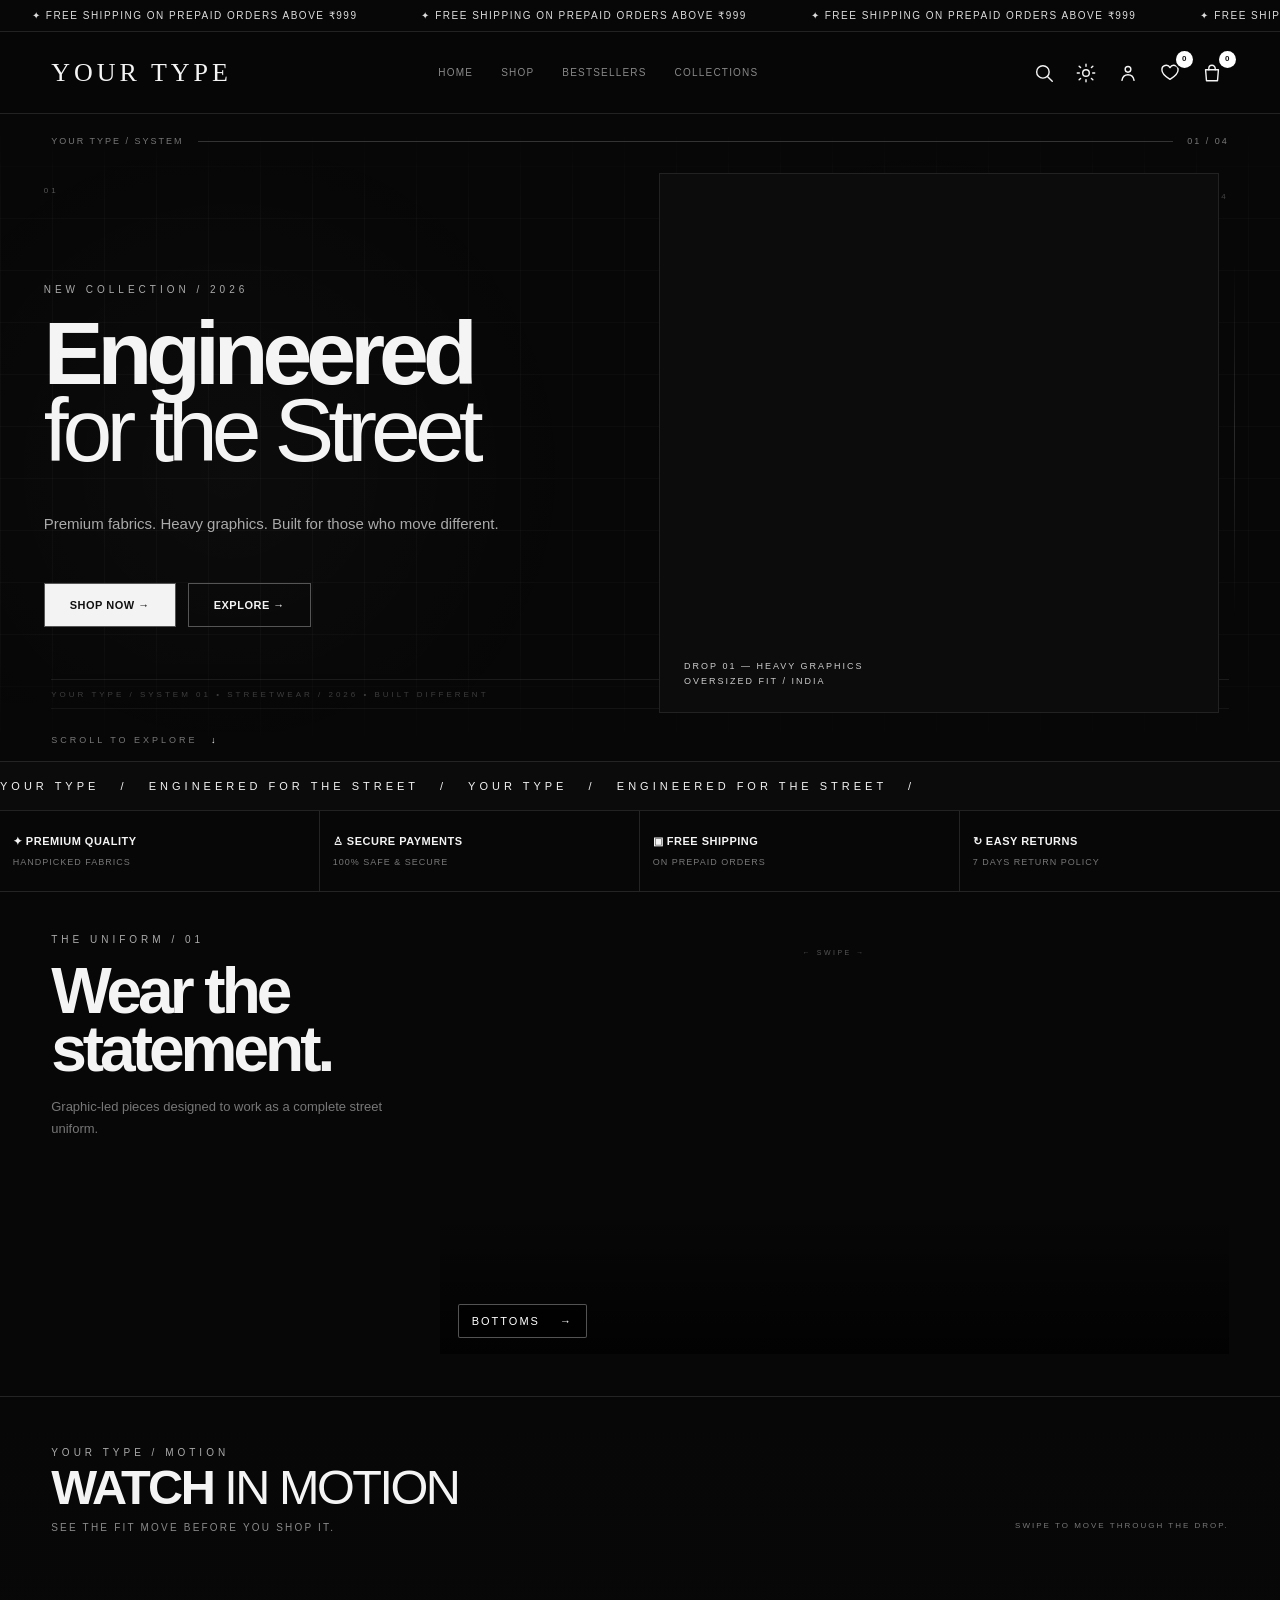
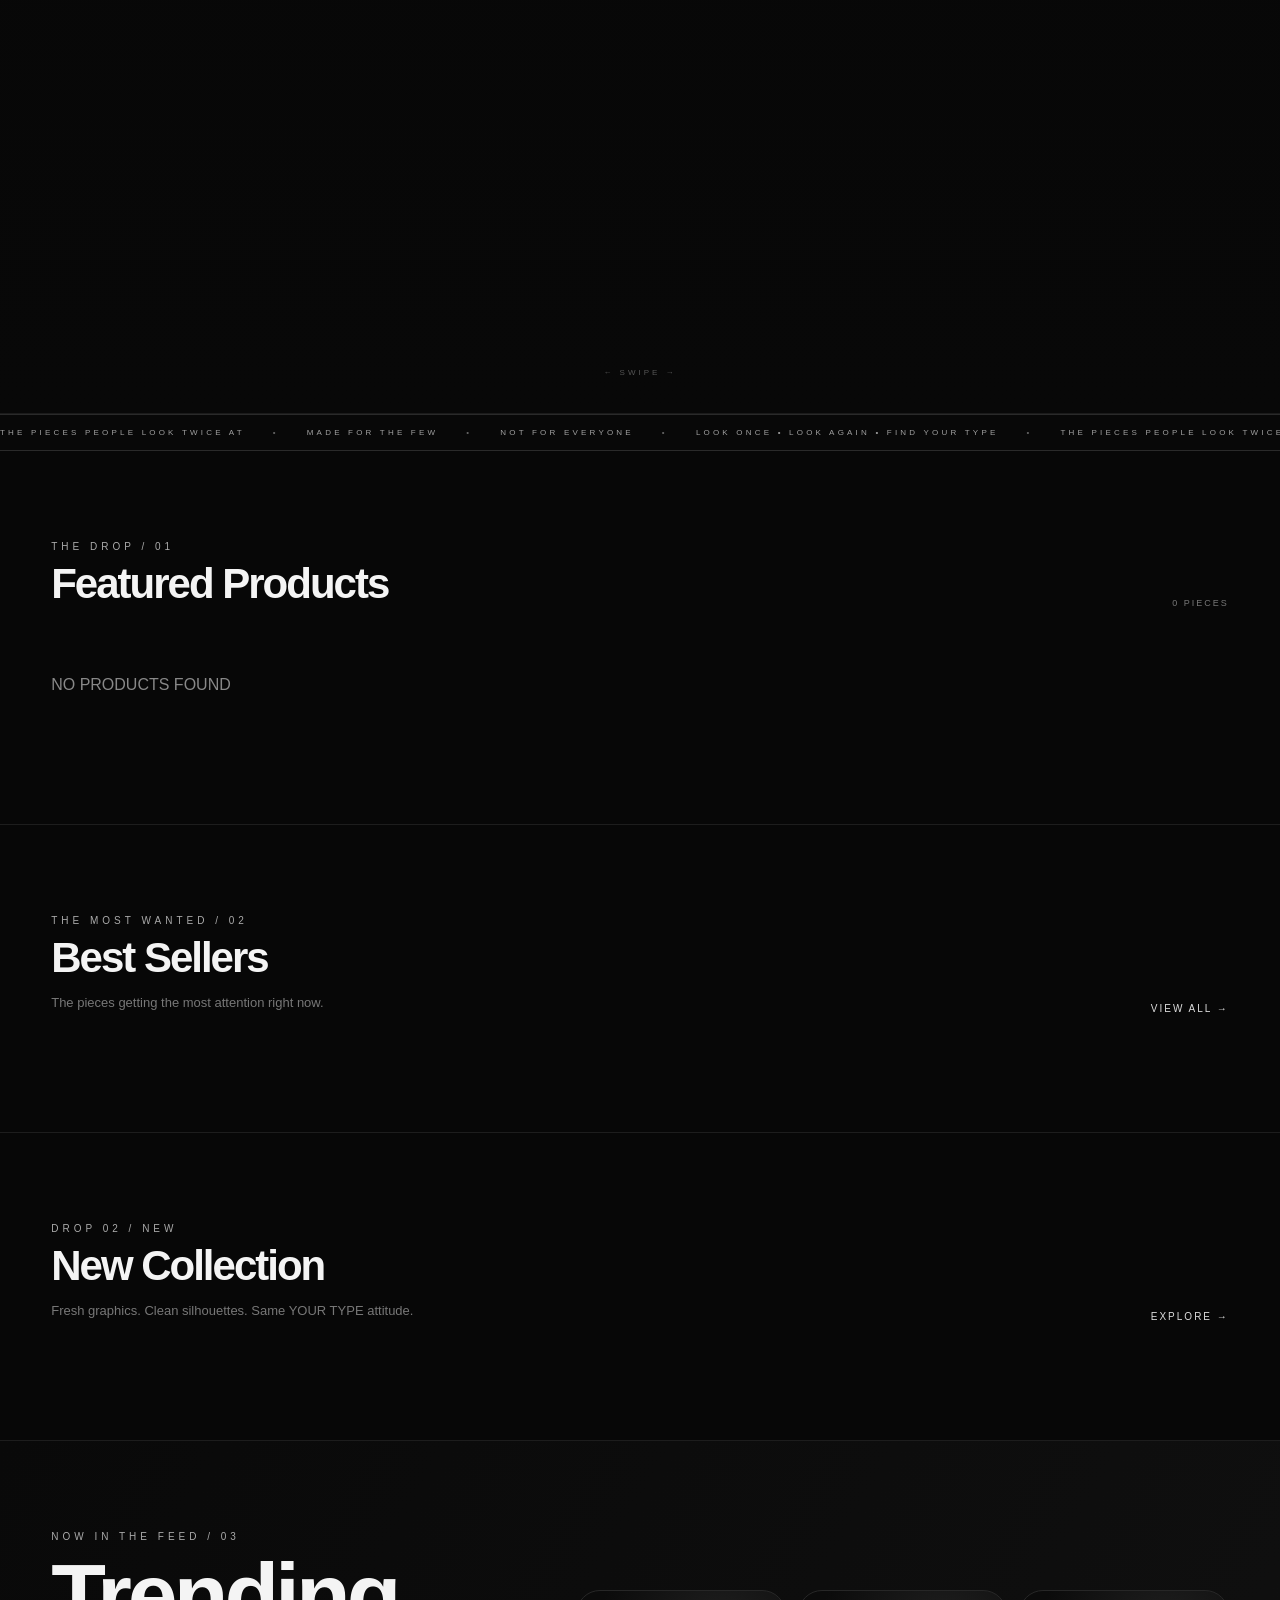
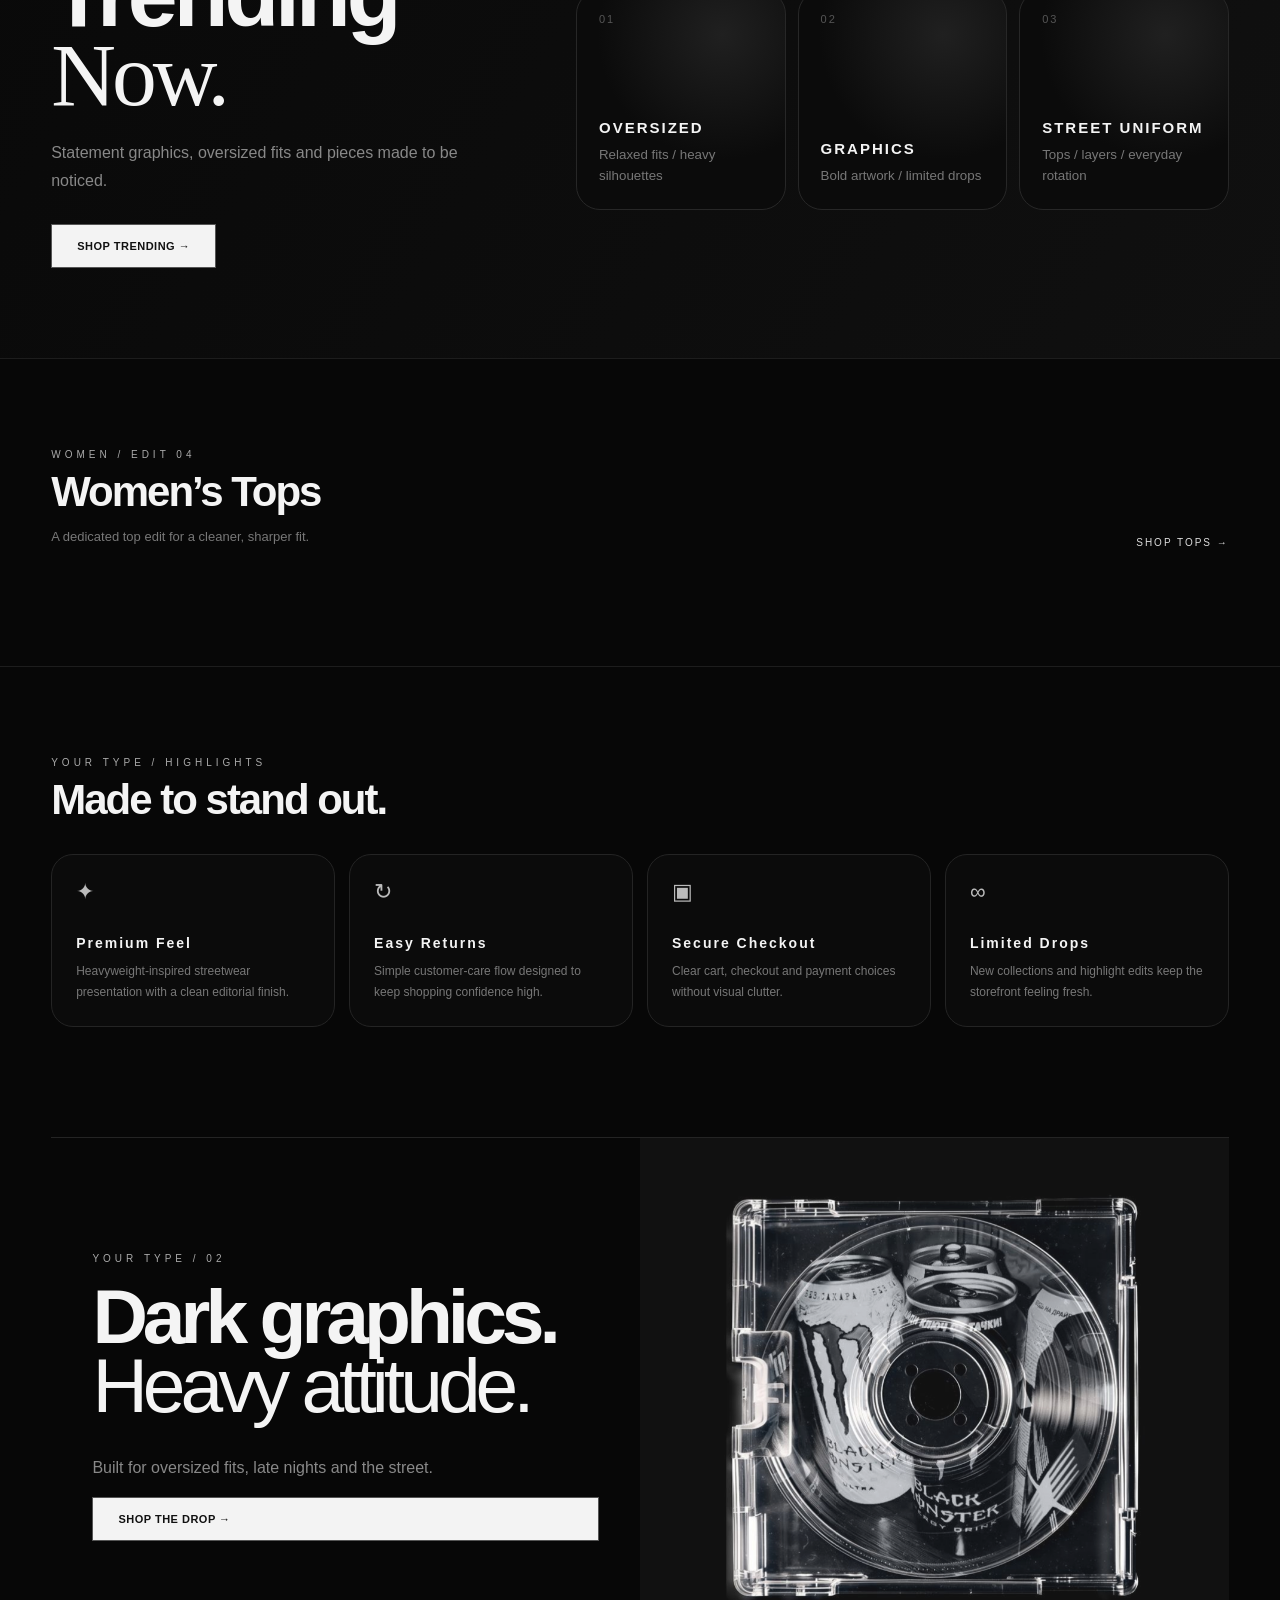
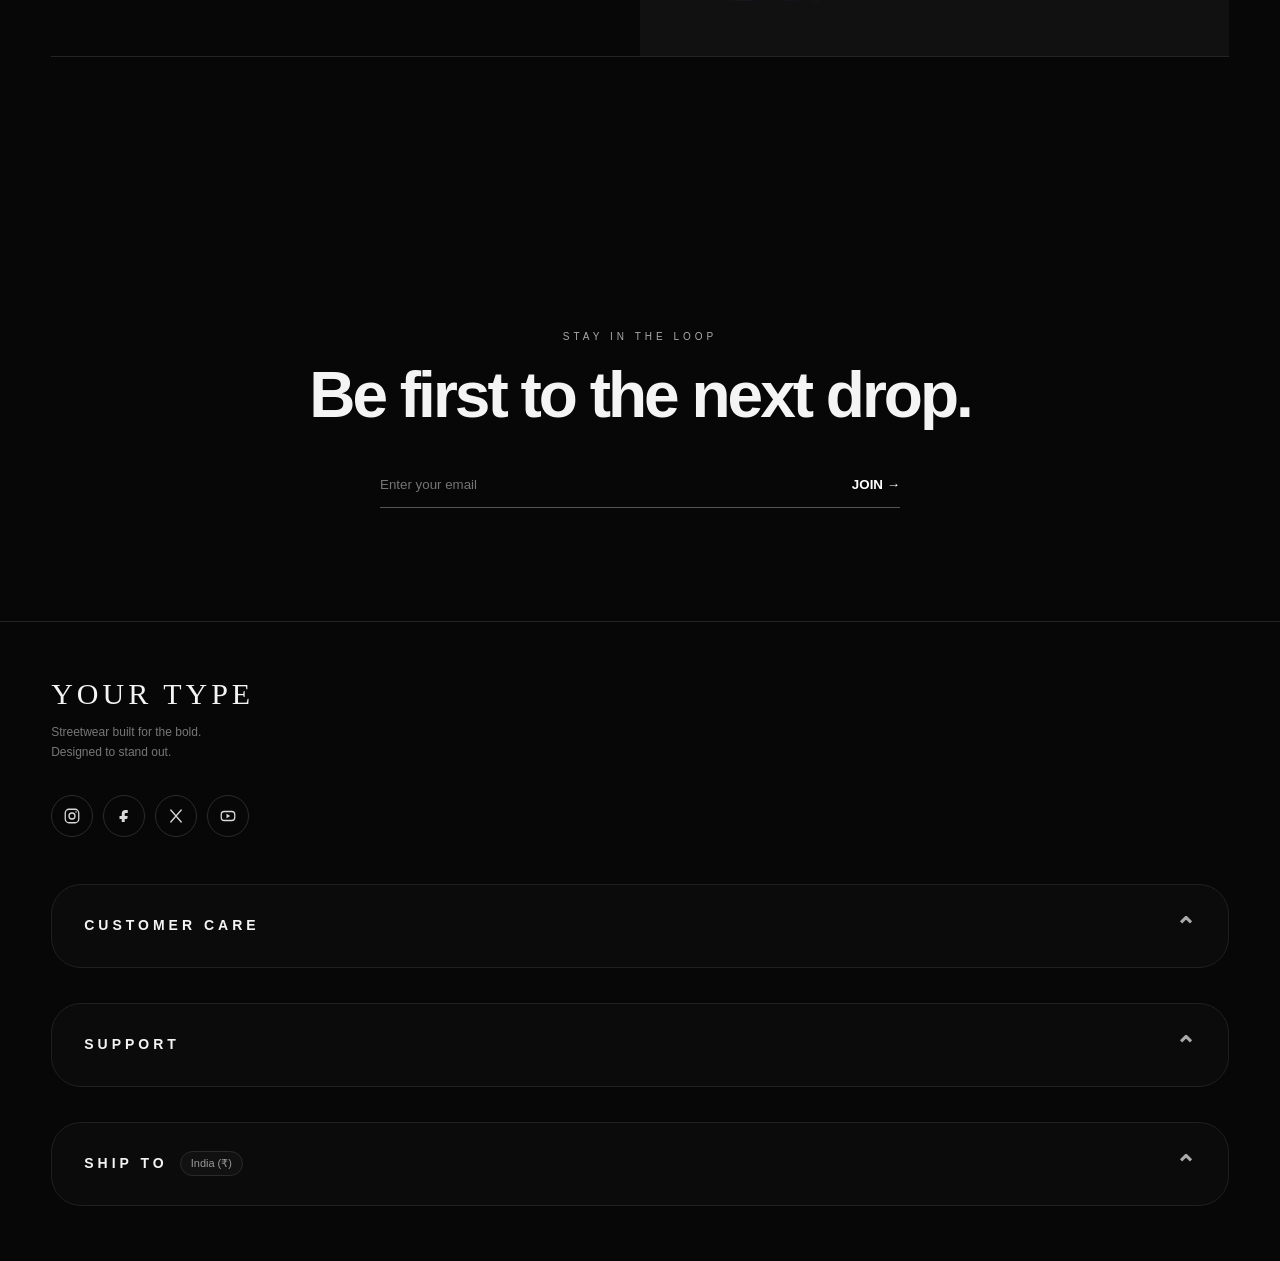
==== commit cfc770db: "Add files via upload" ====
--- a/index.html
+++ b/index.html
@@ -2,7 +2,7 @@
 <html lang="en">
 <head>
 <meta charset="utf-8">
-<meta name="viewport" content="width=device-width,initial-scale=1,maximum-scale=1,user-scalable=no">
+<meta name="viewport" content="width=device-width,initial-scale=1">
 <title>YOUR TYPE — Streetwear</title>
 <link rel="stylesheet" href="style.css">
 
@@ -16,22 +16,10 @@
 
 .card,.heart,.add,.bag,.wishlistHead{user-select:none;-webkit-user-select:none}
 ::selection{background:transparent}
-</style>
-<script>
-// Prevent accidental browser double-tap page zoom on touch devices.
-// Product image zoom remains available through the existing full-screen lightbox.
-(function(){
-  let lastTap=0;
-  document.addEventListener('touchend',function(e){
-    const now=Date.now();
-    if(now-lastTap<280){ e.preventDefault(); }
-    lastTap=now;
-  },{passive:false});
-})();
-</script>
+ .adminHiddenSection{display:none!important}\n</style>
 </head>
 <body>
-<div class="shipping" aria-label="Store announcement"><div class="shipping-track" id="siteAnnouncementBar"><span>✦ FREE SHIPPING ON PREPAID ORDERS ABOVE ₹999</span><span>✦ FREE SHIPPING ON PREPAID ORDERS ABOVE ₹999</span><span>✦ FREE SHIPPING ON PREPAID ORDERS ABOVE ₹999</span><span>✦ FREE SHIPPING ON PREPAID ORDERS ABOVE ₹999</span></div></div>
+<div class="shipping" aria-label="Free shipping announcement"><div class="shipping-track"><span>✦ FREE SHIPPING ON PREPAID ORDERS ABOVE ₹999</span><span>✦ FREE SHIPPING ON PREPAID ORDERS ABOVE ₹999</span><span>✦ FREE SHIPPING ON PREPAID ORDERS ABOVE ₹999</span><span>✦ FREE SHIPPING ON PREPAID ORDERS ABOVE ₹999</span></div></div>
 
 <header class="siteHeader">
   <a class="logo" href="#home" aria-label="YOUR TYPE">YOUR TYPE</a>
@@ -60,12 +48,12 @@
 <div id="searchbar" class="searchbar"><input id="searchInput" type="search" autocomplete="off" placeholder="Search products..." oninput="renderProducts()" onkeydown="if(event.key==='Enter'){event.preventDefault();document.getElementById('shop')?.scrollIntoView({behavior:'smooth',block:'start'});}"></div>
 
 <main id="home">
-<section id="heroSection" class="heroEditorial">
+<section class="heroEditorial" id="home">
   <div class="heroMeta"><span>YOUR TYPE / SYSTEM</span><i></i><b>01 / 04</b></div>
   <div class="heroCopy">
     <p class="eyebrow">NEW COLLECTION / 2026</p>
     <h1 id="siteHeroTitle">Engineered<br><em>for the Street</em></h1>
-    <p class="sub" id="siteHeroSub">Premium fabrics. Heavy graphics. Built for those who move different.</p>
+    <p class="sub">Premium fabrics. Heavy graphics. Built for those who move different.</p>
     <div class="buttons"><a class="btn primary" href="#shop">SHOP NOW →</a><a class="btn" href="#collections">EXPLORE →</a></div>
   </div>
   <div class="heroVisual">
@@ -82,7 +70,7 @@
 
 <div class="marquee"><div>YOUR TYPE&nbsp;&nbsp; / &nbsp;&nbsp;ENGINEERED FOR THE STREET&nbsp;&nbsp; / &nbsp;&nbsp;YOUR TYPE&nbsp;&nbsp; / &nbsp;&nbsp;ENGINEERED FOR THE STREET&nbsp;&nbsp; / &nbsp;&nbsp;</div></div>
 
-<section id="trustSection" class="trust">
+<section class="trust">
   <div><b>✦ PREMIUM QUALITY</b><small>HANDPICKED FABRICS</small></div>
   <div><b>♙ SECURE PAYMENTS</b><small>100% SAFE & SECURE</small></div>
   <div><b>▣ FREE SHIPPING</b><small>ON PREPAID ORDERS</small></div>
@@ -148,14 +136,18 @@
   <div id="womenTopsGrid" class="curatedGrid"></div>
 </section>
 
-<section id="editorialSection" class="editorialBanner">
+<section class="highlightsSection" id="highlights">
+  <div class="sectionHead"><div><p class="eyebrow">YOUR TYPE / HIGHLIGHTS</p><h2>Made to stand out.</h2></div></div>
+  <div class="highlightCards"><article><span>✦</span><h3>Premium Feel</h3><p>Heavyweight-inspired streetwear presentation with a clean editorial finish.</p></article><article><span>↻</span><h3>Easy Returns</h3><p>Simple customer-care flow designed to keep shopping confidence high.</p></article><article><span>▣</span><h3>Secure Checkout</h3><p>Clear cart, checkout and payment choices without visual clutter.</p></article><article><span>∞</span><h3>Limited Drops</h3><p>New collections and highlight edits keep the storefront feeling fresh.</p></article></div>
+</section>
+
+<section class="editorialBanner" id="editorial">
   <div><p class="eyebrow">YOUR TYPE / 02</p><h2>Dark graphics.<br><span>Heavy attitude.</span></h2><p>Built for oversized fits, late nights and the street.</p><a class="btn primary" href="#shop">SHOP THE DROP →</a></div>
   <div class="editorialArt"><img src="photos/graffiti.jpg" alt="YOUR TYPE graphic"></div>
 </section>
 
-<section id="newsletterSection" class="newsletter"><div class="newsletterVideo" aria-hidden="true"><video autoplay muted loop playsinline preload="metadata"><source src="photos/stay-in-loop.mp4" type="video/mp4"></video></div><p class="eyebrow">STAY IN THE LOOP</p><h2>Be first to the next drop.</h2><div class="email"><input id="newsletterEmail" type="email" autocomplete="email" placeholder="Enter your email" aria-label="Email address"><button type="button" onclick="joinNewsletter()">JOIN →</button></div><p id="newsletterHint" class="newsletterHint" aria-live="polite"></p></section>
+<section class="newsletter" id="newsletter"><div class="newsletterVideo" aria-hidden="true"><video autoplay muted loop playsinline preload="metadata"><source src="photos/stay-in-loop.mp4" type="video/mp4"></video></div><p class="eyebrow">STAY IN THE LOOP</p><h2>Be first to the next drop.</h2><div class="email"><input id="newsletterEmail" type="email" autocomplete="email" placeholder="Enter your email" aria-label="Email address"><button type="button" onclick="joinNewsletter()">JOIN →</button></div><p id="newsletterHint" class="newsletterHint" aria-live="polite"></p></section>
 </main>
-<div id="mobileStickyBag" class="mobileStickyBag"><span><b id="stickyBagCount">0</b> items · <strong id="stickyBagTotal">₹0</strong></span><button type="button" onclick="openCart()">VIEW BAG →</button></div>
 
 <footer class="premiumFooter">
   <div class="footBrand">
@@ -218,6 +210,19 @@
   wrap.classList.toggle('collapsed',open);
   btn.setAttribute('aria-expanded',String(!open));
 }
+
+function applyServerTheme(site){
+  const palette=Array.isArray(site?.colorPalette)?site.colorPalette.filter(Boolean):[];
+  if(!palette.length)return;
+  const names=['--yt-primary','--yt-secondary','--yt-accent','--yt-muted'];
+  const map={black:'#000',white:'#fff',red:'#e53935',blue:'#2878ff',green:'#22a65a',yellow:'#f1c40f',orange:'#f39c12',purple:'#8e44ad',pink:'#ff5c8a',brown:'#8b5a2b',grey:'#777',gray:'#777',charcoal:'#333',cream:'#f1e5c8',beige:'#d8c3a5'};
+  const root=document.documentElement;
+  palette.slice(0,4).forEach((x,i)=>{const key=String(x).toLowerCase().replace(/\s+/g,'');root.style.setProperty(names[i],map[key]||x)});
+  if(!document.getElementById('yt-server-theme')){const st=document.createElement('style');st.id='yt-server-theme';st.textContent='.btn.primary,.checkout{background:var(--yt-primary,#fff)!important;color:var(--yt-secondary,#000)!important}.btn.primary:hover,.checkout:hover{filter:brightness(.94)}.eyebrow{color:var(--yt-accent,#fff)}';document.head.appendChild(st)}
+}
+function hardenMediaFallbacks(){document.querySelectorAll('img').forEach(img=>{if(img.dataset.ytFallbackBound)return;img.dataset.ytFallbackBound='1';img.addEventListener('error',()=>{img.style.visibility='hidden';img.parentElement?.classList.add('imageMissing')},{once:true})});document.querySelectorAll('video').forEach(v=>{if(v.dataset.ytFallbackBound)return;v.dataset.ytFallbackBound='1';v.addEventListener('error',()=>{v.style.display='none';v.parentElement?.classList.add('imageMissing')},{once:true})})}
+async function syncServerPresentation(){try{const r=await fetch('/api/site-config',{cache:'no-store'});if(!r.ok)return;const d=await r.json();applyServerTheme(d.site||{});window.ytStore=d.site?.store||{};window.ytStoreSettings=d.settings||{};hardenMediaFallbacks()}catch(_){}}
+syncServerPresentation();setInterval(syncServerPresentation,15000);hardenMediaFallbacks();
 </script>
 
 <div id="cart" class="drawer"><div class="drawerTop"><div><p class="eyebrow">YOUR TYPE / CHECKOUT</p><h2>Your Bag</h2></div><button onclick="closeCart()">×</button></div><div id="cartItems"></div><div class="total"><span>Total</span><b id="cartTotal">₹0</b></div><button class="checkout" onclick="checkout()">PROCEED TO CHECKOUT →</button></div>
@@ -227,8 +232,20 @@
 <div id="modal" class="modal" onclick="if(event.target===this)closeModal()"><div class="modalBox"><div class="modalTop"><h2 id="modalTitle">YOUR TYPE</h2><button onclick="closeModal()">×</button></div><div id="modalBody"></div></div></div>
 
 <script>
-let products = [["Akari Flight Tee", "₹1,549", "akari-flight-tee.jpg", "SALE", "₹2,200"], ["Ghamand Chroma Instinct", "₹1,399", "chroma-instinct-tee.jpg", "SALE", "₹2,100"], ["Ghamand Buddha's Blessing", "₹1,499", "buddhas-blessing-tee.jpg", "SALE", "₹2,200"], ["Burning Oath T-Shirt", "₹1,399", "burning-oath-tshirt.jpg", "NEW"], ["Who Are You T-Shirt", "₹1,499", "who-are-you-tshirt.jpg", "NEW"], ["What You Fear T-Shirt", "₹1,399", "what-you-fear-tshirt.jpg", "NEW"], ["Specter of Stillness T-Shirt", "₹1,499", "specter-stillness-tshirt.jpg", "NEW"], ["Crowned Destiny Tee", "₹1,399", "crowned-destiny-tee.jpg", "NEW"], ["Chaos Oversize Tee", "₹1,399", "chaos.jpg", "NEW"], ["Burning Oath Tee", "₹1,499", "bushido.jpg", "NEW"], ["Chaos Destiny Tee", "₹1,399", "graffiti.jpg", "NEW"], ["Instinct Oversize Tee", "₹1,399", "armor.jpg", "NEW"], ["Bushido Graphic Tee", "₹1,499", "bushido.jpg", "NEW"], ["Inferno Street Tee", "₹1,449", "chaos.jpg", "NEW"], ["Midnight Graffiti Tee", "₹1,349", "graffiti.jpg", "NEW"], ["Ritual Oversize Tee", "₹1,499", "ornament.jpg", "NEW"], ["Dark Armor Tee", "₹1,399", "armor.jpg", "NEW"]];
-let cart=JSON.parse(localStorage.getItem('yourTypeCart')||'[]'); let wishlist=[]; loadWishlistSafe(); let selectedSize='M';
+let products = [];
+function storageGet(key,fallback='[]'){
+ try{const v=localStorage.getItem(key); if(v!==null)return v;}catch(e){}
+ try{const m=document.cookie.match(new RegExp('(?:^|; )'+key.replace(/[.*+?^${}()|[\]\\]/g,'\\$&')+'=([^;]*)')); if(m)return decodeURIComponent(m[1]);}catch(e){}
+ return fallback;
+}
+function storageSet(key,value){
+ const text=typeof value==='string'?value:JSON.stringify(value);
+ let ok=false; try{localStorage.setItem(key,text);ok=true}catch(e){}
+ try{document.cookie=key+'='+encodeURIComponent(text)+'; path=/; max-age=31536000; SameSite=Lax';}catch(e){}
+ return ok;
+}
+function storageRemove(key){try{localStorage.removeItem(key)}catch(e){} try{document.cookie=key+'=; path=/; max-age=0; SameSite=Lax'}catch(e){}}
+let cart=[]; try{cart=JSON.parse(storageGet('yourTypeCart','[]'))}catch(e){cart=[]} let wishlist=[]; loadWishlistSafe(); let selectedSize='M';
 let selectedColor='Black';
 function selectModalColor(btn,color){
  selectedColor=color;
@@ -250,28 +267,48 @@
  requestAnimationFrame(()=>shop.scrollIntoView({behavior:'smooth',block:'start'}));
 }
 
-try{localStorage.setItem('yourTypeProductsCache',JSON.stringify(products))}catch(_){}
+storageSet('yourTypeProductsCache',products)
 function normalizeSearch(value){
  return String(value||'').toLowerCase().normalize('NFD').replace(/[\u0300-\u036f]/g,'').replace(/[^a-z0-9]+/g,' ').trim().replace(/\s+/g,' ');
 }
-function productCardHTML(p,index){const liked=wishlist.includes(p[0]);const z=p[6]||{S:p[5]??20,M:p[5]??20,L:p[5]??20,XL:p[5]??20,XXL:p[5]??20};return `<article class="card" onclick="openProduct(${index})"><div class="pic"><span class="badge">${p[3]||''}</span><button class="heart ${liked?'liked':''}" aria-label="${liked?'Remove from wishlist':'Add to wishlist'}" aria-pressed="${liked}" onclick="event.preventDefault();event.stopPropagation();toggleWishlist(event,this,${index})">${liked?'♥':'♡'}</button><img src="photos/${p[2]}" alt="${p[0]}" loading="lazy" draggable="false"><div class="quick">QUICK VIEW</div></div><div class="info"><h3>${p[0]}</h3><div class="price">${p[1]} ${p[4]?'<del>'+p[4]+'</del>':''}</div><div class="sizes">${['S','M','L','XL'].map(sz=>`<button type="button" ${Number(z[sz]||0)<=0?'disabled':''} onclick="event.stopPropagation();selectCardSize(this,'${sz}')">${sz}</button>`).join('')}</div><button type="button" class="add" data-add-to-bag="${index}" ${Number(p[5]??20)<=0?'disabled':''}>${Number(p[5]??20)<=0?'SOLD OUT':'ADD TO BAG +'}</button></div></article>`}
-let homepageProductSets={featuredIds:[],bestSellerIds:[],newArrivalIds:[],womenTopsIds:[]};
-function pickHomepageProducts(ids,fallback,limit=4){const byId=new Map(products.map(p=>[String(p[8]||''),p]));const chosen=(ids||[]).map(id=>byId.get(String(id))).filter(Boolean);return (chosen.length?chosen:fallback).slice(0,limit);}
+function score(value){
+ const query=normalizeSearch(document.getElementById('searchInput')?.value||'');
+ if(!query)return 1;
+ const text=normalizeSearch(value);
+ if(!text)return 0;
+ if(text===query)return 100;
+ if(text.includes(query))return 80;
+ const terms=query.split(' ').filter(Boolean);
+ let matched=0;
+ let total=0;
+ for(const term of terms){
+   if(text.includes(term)){matched++; total += text.startsWith(term)?3:1;}
+ }
+ if(!matched)return 0;
+ return 20 + (matched/terms.length)*40 + total;
+}
+function productImage(raw){const v=String(raw||'').trim();if(!v)return '/photos/ornament.jpg';if(/^data:|^https?:|^\//i.test(v))return v;if(/^photos\//i.test(v))return '/'+v;if(/^uploads\//i.test(v))return '/'+v;return '/uploads/'+encodeURIComponent(v.replace(/^\.\//,''))}
+function productCardHTML(p,index){const liked=wishlist.includes(p[0]);const z=p[6]||{S:p[5]??20,M:p[5]??20,L:p[5]??20,XL:p[5]??20,XXL:p[5]??20};return `<article class="card" onclick="openProduct(${index})"><div class="pic"><span class="badge">${p[3]||''}</span><button class="heart ${liked?'liked':''}" aria-label="${liked?'Remove from wishlist':'Add to wishlist'}" aria-pressed="${liked}" onclick="event.preventDefault();event.stopPropagation();toggleWishlist(event,this,${index})">${liked?'♥':'♡'}</button><img src="${productImage(p[2])}" alt="${p[0]}" loading="lazy" draggable="false" onerror="this.src='/photos/ornament.jpg';this.onerror=null"><div class="quick">QUICK VIEW</div></div><div class="info"><h3>${p[0]}</h3><div class="price">${p[1]} ${p[4]?'<del>'+p[4]+'</del>':''}</div><div class="sizes">${['S','M','L','XL'].map(sz=>`<button type="button" ${Number(z[sz]||0)<=0?'disabled':''} onclick="event.stopPropagation();selectCardSize(this,'${sz}')">${sz}</button>`).join('')}</div><button type="button" class="add" data-add-to-bag="${index}" ${Number(p[5]??20)<=0?'disabled':''}>${Number(p[5]??20)<=0?'SOLD OUT':'ADD TO BAG +'}</button></div></article>`}
+let ytSectionProducts={};
+function sectionList(key,fallback){
+ const ids=Array.isArray(ytSectionProducts[key])?ytSectionProducts[key]:null;
+ if(!ids)return fallback;
+ const byId=new Map(products.map(p=>[String(p[8]||''),p]));
+ return ids.map(id=>byId.get(String(id))).filter(Boolean);
+}
 function renderCurated(){
  const visible=products.filter(p=>p);
- const bestFallback=visible.slice(0,4);
- const freshFallback=visible.filter(p=>String(p[3]||'').toUpperCase()==='NEW').slice(0,4);
- const womenFallback=visible.filter(p=>/tee|top|shirt/i.test(p[0])).slice(3,7);
- const featuredFallback=visible.slice(0,4);
- const best=pickHomepageProducts(homepageProductSets.bestSellerIds,bestFallback);
- const fresh=pickHomepageProducts(homepageProductSets.newArrivalIds,freshFallback.length?freshFallback:visible.slice(4,8));
- const women=pickHomepageProducts(homepageProductSets.womenTopsIds,womenFallback.length?womenFallback:visible.slice(0,4));
- const featured=pickHomepageProducts(homepageProductSets.featuredIds,featuredFallback);
+ const best=sectionList('bestSellers',visible.slice(0,4));
+ const fresh=sectionList('newCollection',visible.filter(p=>String(p[3]||'').toUpperCase()==='NEW').slice(0,4));
+ const trend=sectionList('trending',visible.slice(0,4));
+ const women=sectionList('womenTops',visible.filter(p=>/tee|top|shirt/i.test(p[0])).slice(0,4));
+ const featured=sectionList('featured',visible);
  const fill=(id,list)=>{const el=document.getElementById(id);if(el)el.innerHTML=list.map(p=>productCardHTML(p,products.indexOf(p))).join('')};
- fill('bestSellerGrid',best); fill('newCollectionGrid',fresh); fill('womenTopsGrid',women);
-}
-
-function renderProducts(){const q=(document.getElementById('searchInput')?.value||'').trim().toLowerCase();const list=products.map((p,index)=>({p,index,score:score(p[0])})).filter(x=>!q||x.score>0).sort((a,b)=>b.score-a.score||a.index-b.index);document.getElementById('resultCount').textContent=list.length+' PIECES';document.getElementById('products').innerHTML=list.map(({p,index},rank)=>{const liked=wishlist.includes(p[0]),z=p[6]||{S:p[5]??20,M:p[5]??20,L:p[5]??20,XL:p[5]??20,XXL:p[5]??20};return `<article class="card" data-search-rank="${rank}" onclick="openProduct(${index})"><div class="pic"><span class="badge">${p[3]||''}</span><button class="heart ${liked?'liked':''}" aria-label="${liked?'Remove from wishlist':'Add to wishlist'}" aria-pressed="${liked}" onclick="event.preventDefault();event.stopPropagation();toggleWishlist(event,this,${index})">${liked?'♥':'♡'}</button><img src="photos/${p[2]}" alt="${p[0]}" loading="lazy" draggable="false" onerror="this.closest('.pic')?.classList.add('imageMissing');this.style.visibility='hidden'"><div class="quick">QUICK VIEW</div></div><div class="info"><div class="productNo">${String(index+1).padStart(2,'0')}</div><h3>${p[0]}</h3><div class="price">${p[1]} ${p[4]?'<del>'+p[4]+'</del>':''}</div><div class="sizes">${['S','M','L','XL'].map(sz=>`<button type="button" ${Number(z[sz]||0)<=0?'disabled':''} onclick="event.stopPropagation();selectCardSize(this,'${sz}')">${sz}</button>`).join('')}</div><button type="button" class="add" data-add-to-bag="${index}" ${Number(p[5]??20)<=0?'disabled':''}>${Number(p[5]??20)<=0?'SOLD OUT':'ADD TO BAG +'}</button></div></article>`}).join('')||'<div class="empty">NO PRODUCTS FOUND</div>'}
+ const main=document.getElementById('products');
+ if(main && Array.isArray(ytSectionProducts.featured)){main.innerHTML=featured.map(p=>productCardHTML(p,products.indexOf(p))).join('')}
+ fill('bestSellerGrid',best); fill('newCollectionGrid',fresh); fill('trendingGrid',trend); fill('womenTopsGrid',women);
+}
+function renderProducts(){const q=(document.getElementById('searchInput')?.value||'').trim().toLowerCase();const list=products.map((p,index)=>({p,index,score:score(p[0])})).filter(x=>!q||x.score>0).sort((a,b)=>b.score-a.score||a.index-b.index);document.getElementById('resultCount').textContent=list.length+' PIECES';document.getElementById('products').innerHTML=list.map(({p,index},rank)=>{const liked=wishlist.includes(p[0]),z=p[6]||{S:p[5]??20,M:p[5]??20,L:p[5]??20,XL:p[5]??20,XXL:p[5]??20};return `<article class="card" data-search-rank="${rank}" onclick="openProduct(${index})"><div class="pic"><span class="badge">${p[3]||''}</span><button class="heart ${liked?'liked':''}" aria-label="${liked?'Remove from wishlist':'Add to wishlist'}" aria-pressed="${liked}" onclick="event.preventDefault();event.stopPropagation();toggleWishlist(event,this,${index})">${liked?'♥':'♡'}</button><img src="${productImage(p[2])}" alt="${p[0]}" loading="lazy" draggable="false" onerror="this.closest('.pic')?.classList.add('imageMissing');this.src='/photos/ornament.jpg';this.onerror=null"><div class="quick">QUICK VIEW</div></div><div class="info"><div class="productNo">${String(index+1).padStart(2,'0')}</div><h3>${p[0]}</h3><div class="price">${p[1]} ${p[4]?'<del>'+p[4]+'</del>':''}</div><div class="sizes">${['S','M','L','XL'].map(sz=>`<button type="button" ${Number(z[sz]||0)<=0?'disabled':''} onclick="event.stopPropagation();selectCardSize(this,'${sz}')">${sz}</button>`).join('')}</div><button type="button" class="add" data-add-to-bag="${index}" ${Number(p[5]??20)<=0?'disabled':''}>${Number(p[5]??20)<=0?'SOLD OUT':'ADD TO BAG +'}</button></div></article>`}).join('')||'<div class="empty">NO PRODUCTS FOUND</div>'}
 function selectCardSize(btn,size){
  const card=btn.closest('.card'); if(card) card.dataset.selectedSize=size;
  btn.parentElement.querySelectorAll('button').forEach(x=>x.classList.remove('chosen'));btn.classList.add('chosen');selectedSize=size;
@@ -299,12 +336,12 @@
 }
 function loadWishlistSafe(){
  try{
-   const raw=JSON.parse(localStorage.getItem('yourTypeWishlist')||'[]');
+   const raw=JSON.parse(storageGet('yourTypeWishlist','[]'));
    wishlist=Array.isArray(raw)?raw.map(String).filter(Boolean):[];
  }catch(e){wishlist=[]}
 }
 function persistWishlist(){
- try{localStorage.setItem('yourTypeWishlist',JSON.stringify(wishlist));}catch(e){}
+ storageSet('yourTypeWishlist',wishlist);
 }
 function toggleWishlist(event,btn,i){
  if(event){event.preventDefault();event.stopPropagation();}
@@ -342,7 +379,7 @@
  box.innerHTML=valid.length?valid.map(({name,i})=>{
    const p=products[i];
    return `<article class="wishlistItem" role="button" tabindex="0" onclick="openProduct(${i})" onkeydown="if(event.key==='Enter'||event.key===' '){event.preventDefault();openProduct(${i})}">
-     <div class="wishlistThumb"><img src="photos/${p[2]}" alt="${esc(p[0])}" loading="lazy" draggable="false" onerror="this.style.visibility='hidden'"></div>
+     <div class="wishlistThumb"><img src="${productImage(p[2])}" alt="${esc(p[0])}" loading="lazy" draggable="false" onerror="this.style.visibility='hidden'"></div>
      <div class="wishlistInfo"><span class="wishlistEyebrow">SAVED PIECE</span><b>${esc(p[0])}</b><span class="wishlistPrice">${esc(p[1])}</span><span class="wishlistHint">TAP TO VIEW</span></div>
      <button class="wishlistRemove" type="button" aria-label="Remove ${esc(p[0])} from wishlist" onclick="event.stopPropagation();removeWishlistByIndex(${i})">×</button>
    </article>`
@@ -352,7 +389,23 @@
 function removeWishlist(name){wishlist=wishlist.filter(x=>x!==name);persistWishlist();updateWishlist();renderProducts()}
 function openWishlist(){updateWishlist();document.getElementById('wishlist').classList.add('open');document.getElementById('overlay').classList.add('show')}
 function closeWishlist(){document.getElementById('wishlist').classList.remove('open');document.getElementById('overlay').classList.remove('show')}
-function saveCart(){localStorage.setItem('yourTypeCart',JSON.stringify(cart));updateCart()}
+function saveCart(){storageSet('yourTypeCart',cart);updateCart()}
+function restorePersistentShopState(){
+ try{
+   const savedCart=JSON.parse(storageGet('yourTypeCart','[]'));
+   if(Array.isArray(savedCart)) cart=savedCart;
+ }catch(e){}
+ try{
+   const savedWishlist=JSON.parse(storageGet('yourTypeWishlist','[]'));
+   if(Array.isArray(savedWishlist)) wishlist=savedWishlist.map(String).filter(Boolean);
+ }catch(e){}
+ updateCart();
+ updateWishlist();
+}
+window.addEventListener('pageshow',restorePersistentShopState);
+window.addEventListener('DOMContentLoaded',restorePersistentShopState);
+window.addEventListener('pagehide',()=>{storageSet('yourTypeCart',cart);storageSet('yourTypeWishlist',wishlist)});
+window.addEventListener('storage',e=>{if(e.key==='yourTypeCart'){try{cart=JSON.parse(e.newValue||'[]');updateCart()}catch(_){}}});
 function changeCartQty(i,delta){const item=cart[i];if(!item)return;item.qty=Math.max(1,Math.min(10,Number(item.qty||1)+delta));saveCart()}
 function setCartSize(i,size){const item=cart[i];if(!item)return;item.size=size;saveCart()}
 function setCartColor(i,color){const item=cart[i];if(!item)return;item.color=color;saveCart()}
@@ -365,7 +418,7 @@
  box.innerHTML=cart.length?`<div class="cartCustomizeIntro"><span class="eyebrow">YOUR TYPE / BAG</span><strong>Make it yours.</strong><small>Choose size, color and quantity before you buy.</small></div>`+cart.map((p,i)=>{
    const size=p.size||'M', color=p.color||'Black', qty=Number(p.qty||1);
    return `<article class="cartItem cartCustomizeItem">
-    <div class="cartItemVisual"><img src="photos/${p[2]}" alt="${esc(p[0])}" loading="lazy" draggable="false"><span class="cartItemNo">${String(i+1).padStart(2,'0')}</span></div>
+    <div class="cartItemVisual"><img src="${productImage(p[2])}" alt="${esc(p[0])}" loading="lazy" draggable="false"><span class="cartItemNo">${String(i+1).padStart(2,'0')}</span></div>
     <div class="cartItemBody"><div class="cartItemTitle"><div><b>${esc(p[0])}</b><span>${esc(p[1])} each</span></div><button class="cartRemove" aria-label="Remove ${esc(p[0])}" onclick="removeItem(${i})">×</button></div>
     <div class="cartChoice"><label>SIZE<div class="cartChoiceBtns">${['S','M','L','XL','XXL'].map(sz=>`<button type="button" class="${size===sz?'chosen':''}" onclick="setCartSize(${i},'${sz}')">${sz}</button>`).join('')}</div></label>
     <label>COLOR<div class="cartChoiceBtns colorBtns">${(Array.isArray(p[9])&&p[9].length?p[9]:['Black','White','Charcoal']).map(c=>`<button type="button" class="${color===c?'chosen':''}" onclick="setCartColor(${i},'${c}')"><i class="colorDot ${String(c).toLowerCase()}"></i>${c}</button>`).join('')}</div></label></div>
@@ -408,7 +461,7 @@
 function openProduct(i){
  const p=products[i],z=p[6]||{S:p[5]??20,M:p[5]??20,L:p[5]??20,XL:p[5]??20,XXL:p[5]??20};
  const liked=wishlist.includes(wishlistKey(p));
- showModal(p[0],`<div class="productModal"><img src="photos/${p[2]}" alt="${p[0]}" loading="lazy" draggable="false" onerror="this.closest('.pic')?.classList.add('imageMissing');this.style.visibility='hidden'"><div><div class="productModalHead"><div class="price">${p[1]} ${p[4]?'<del>'+p[4]+'</del>':''}</div><button type="button" class="modalBookmark ${liked?'liked':''}" aria-label="${liked?'Remove from wishlist':'Add to wishlist'}" onclick="event.preventDefault();event.stopPropagation();toggleModalWishlist(${i},this)">${liked?'♥':'♡'}</button></div><p class="muted">Premium streetwear fit · Handpicked fabric · 7-day returns.</p><h4>SELECT SIZE</h4><div class="modalSizes">${['S','M','L','XL','XXL'].map(sz=>`<button ${Number(z[sz]||0)<=0?'disabled':''} onclick="selectModalSize(this,'${sz}')">${sz}${Number(z[sz]||0)<=0?' · SOLD OUT':''}</button>`).join('')}</div><h4>SELECT COLOR</h4><div class="modalSizes modalColors">${(Array.isArray(p[9])&&p[9].length?p[9]:['Black','White','Charcoal']).map(c=>`<button type="button" class="${(window.selectedColor||'Black')===c?'chosen':''}" onclick="selectModalColor(this,${JSON.stringify(c)})"><i class="colorDot ${String(c).toLowerCase()}"></i>${c}</button>`).join('')}</div><button class="checkout" onclick="modalAdd(${i})">ADD TO BAG — ${p[1]}</button><button class="buyNowBtn" onclick="modalBuyNow(${i})">BUY NOW</button><button class="reviewBtn" onclick="showReviews(${JSON.stringify(p[0])})">★ REVIEWS</button></div></div>`)
+ showModal(p[0],`<div class="productModal"><img src="${productImage(p[2])}" alt="${p[0]}" loading="lazy" draggable="false" onerror="this.closest('.pic')?.classList.add('imageMissing');this.style.visibility='hidden'"><div><div class="productModalHead"><div class="price">${p[1]} ${p[4]?'<del>'+p[4]+'</del>':''}</div><button type="button" class="modalBookmark ${liked?'liked':''}" aria-label="${liked?'Remove from wishlist':'Add to wishlist'}" onclick="event.preventDefault();event.stopPropagation();toggleModalWishlist(${i},this)">${liked?'♥':'♡'}</button></div><p class="muted">Premium streetwear fit · Handpicked fabric · 7-day returns.</p><h4>SELECT SIZE</h4><div class="modalSizes">${['S','M','L','XL','XXL'].map(sz=>`<button ${Number(z[sz]||0)<=0?'disabled':''} onclick="selectModalSize(this,'${sz}')">${sz}${Number(z[sz]||0)<=0?' · SOLD OUT':''}</button>`).join('')}</div><h4>SELECT COLOR</h4><div class="modalSizes modalColors">${(Array.isArray(p[9])&&p[9].length?p[9]:['Black','White','Charcoal']).map(c=>`<button type="button" class="${(window.selectedColor||'Black')===c?'chosen':''}" onclick="selectModalColor(this,${JSON.stringify(c)})"><i class="colorDot ${String(c).toLowerCase()}"></i>${c}</button>`).join('')}</div><button class="checkout" onclick="modalAdd(${i})">ADD TO BAG — ${p[1]}</button><button class="buyNowBtn" onclick="modalBuyNow(${i})">BUY NOW</button><button class="reviewBtn" onclick="showReviews(${JSON.stringify(p[0])})">★ REVIEWS</button></div></div>`)
 }
 async function showReviews(name){try{const r=await fetch('/api/reviews/'+encodeURIComponent(name)),d=await r.json(),reviews=d.reviews||[],avg=reviews.length?(reviews.reduce((a,r)=>a+r.rating,0)/reviews.length).toFixed(1):'5.0';showModal(name+' — Reviews',`<div class="reviews"><div class="reviewSummary"><b>★ ${avg}/5</b><span>${reviews.length} review${reviews.length===1?'':'s'}</span></div>${reviews.length?reviews.map(r=>`<div class="review"><b>${'★'.repeat(r.rating)}${'☆'.repeat(5-r.rating)}</b><strong>${esc(r.title)}</strong><p>${esc(r.text)}</p><small>${esc(r.name)}${r.verified?' · Verified buyer':''}</small></div>`).join(''):'<p class="muted">No reviews yet. Be the first.</p>'}<button class="checkout" onclick="writeReview(${JSON.stringify(name)})">WRITE A REVIEW →</button></div>`)}catch(e){showModal('Reviews','<p class="muted">Could not load reviews right now.</p>')}}
 function writeReview(name){if(!localStorage.getItem('yourTypeCustomerToken')){showModal('SIGN IN REQUIRED','<p class="muted">Please sign in to leave a review.</p><button class="checkout" onclick="account()">SIGN IN →</button>');return}showModal('WRITE A REVIEW',`<form class="authForm" onsubmit="event.preventDefault();submitReview(${JSON.stringify(name)})"><select class="modalInput" id="reviewRating"><option value="5">★★★★★ — 5</option><option value="4">★★★★☆ — 4</option><option value="3">★★★☆☆ — 3</option><option value="2">★★☆☆☆ — 2</option><option value="1">★☆☆☆☆ — 1</option></select><input class="modalInput" id="reviewTitle" placeholder="Review title"><textarea class="modalInput" id="reviewText" maxlength="800" rows="5" placeholder="Tell us about the fit and quality"></textarea><button class="checkout" type="submit">SUBMIT REVIEW →</button></form>`)}
@@ -465,23 +518,20 @@
 }
 function trackSpecificOrder(id){showModal('TRACK ORDER',`<div class="trackCard"><b>${esc(id)}</b><p class="muted">Loading current order status…</p></div>`);fetch('/api/orders/'+encodeURIComponent(id)).then(async r=>{const d=await r.json();if(!r.ok)throw Error(d.error||'Order not found');document.getElementById('modalBody').innerHTML=`<div class="trackCard"><b>${esc(d.orderId)}</b><div class="trackStatus">${esc(d.status)}</div><p class="muted">${money(d.total)} · ${new Date(d.date).toLocaleString('en-IN')}</p></div>`}).catch(e=>document.getElementById('modalBody').innerHTML=`<p class="muted">${esc(e.message)}</p>`)}
 function showSizeGuide(){showModal('Size Guide',`<div class="guide"><div><b>SIZE</b><b>CHEST</b><b>LENGTH</b></div><div><span>S</span><span>40"</span><span>27"</span></div><div><span>M</span><span>42"</span><span>28"</span></div><div><span>L</span><span>44"</span><span>29"</span></div><div><span>XL</span><span>46"</span><span>30"</span></div><div><span>XXL</span><span>48"</span><span>31"</span></div></div>`)}
-function showShipping(){showModal('Shipping & Returns',`<p><b>Free shipping:</b> prepaid orders above ₹999.</p><p><b>Dispatch:</b> usually within 1–3 business days.</p><p><b>Returns:</b> 7-day return policy on eligible unused items.</p>`)}
+function showShipping(){const threshold=Number(window.ytStoreSettings?.freeShipping||999);const shipping=Number(window.ytStoreSettings?.shipping||99);showModal('Shipping & Returns',`<p><b>Free shipping:</b> prepaid orders above ${money(threshold)}.</p><p><b>Standard shipping:</b> ${money(shipping)} below the free-shipping threshold.</p><p><b>Dispatch:</b> usually within 1–3 business days.</p><p><b>Returns:</b> 7-day return policy on eligible unused items.</p>`)}
 function trackOrder(){showModal('Track Order',`<input id="trackNo" class="modalInput" placeholder="Enter order number"><button class="checkout" onclick="lookupOrder()">TRACK ORDER →</button><div id="trackResult" class="muted" style="margin-top:15px"></div>`)}
 function lookupOrder(){const id=(document.getElementById('trackNo')?.value||'').trim();if(!id)return;fetch('/api/orders/'+encodeURIComponent(id)).then(async r=>{const d=await r.json();if(!r.ok)throw new Error(d.error||'Order not found');document.getElementById('trackResult').innerHTML='<b>'+d.orderId+'</b><br>Status: '+d.status+'<br>Total: '+money(d.total)+'<br>Placed: '+new Date(d.date).toLocaleString('en-IN')}).catch(e=>document.getElementById('trackResult').textContent=e.message)}
-function showAbout(){showModal('About YOUR TYPE','<p class="muted">YOUR TYPE is a dark streetwear label built around bold graphics, oversized silhouettes and premium everyday pieces.</p>')} function showContact(){showModal('Contact Us','<p class="muted">Email: support@yourtype.store</p><p class="muted">We reply within 1–2 business days.</p>')} function showPolicy(title,text){showModal(title,'<p class="muted">'+text+'</p>')}
-fetch('/api/products').then(r=>r.json()).then(d=>{if(Array.isArray(d.products)&&d.products.length){products=d.products.map(p=>[p.name,p.price,p.image,p.badge,p.oldPrice||'',p.stock,p.sizes||{S:p.stock,M:p.stock,L:p.stock,XL:p.stock,XXL:p.stock},Number(p.likes||0),p.id,p.colors||['Black','White','Charcoal'],Boolean(p.featured)]);}renderProducts();renderCurated();updateCart();updateWishlist();}).catch(()=>{renderProducts();renderCurated();updateCart();updateWishlist();});
+function showAbout(){const n=String(window.ytStore?.name||'YOUR TYPE');showModal('About '+esc(n),'<p class="muted">'+esc(n)+' is a dark streetwear label built around bold graphics, oversized silhouettes and premium everyday pieces.</p>')} function showContact(){const st=window.ytStore||{};const email=st.email||'support@yourtype.store',phone=st.phone||'',address=st.address||'';showModal('Contact Us','<p class="muted">Email: '+esc(email)+'</p>'+(phone?'<p class="muted">Phone: '+esc(phone)+'</p>':'')+(address?'<p class="muted">Address: '+esc(address)+'</p>':'')+'<p class="muted">We reply within 1–2 business days.</p>')} function showPolicy(title,text){showModal(title,'<p class="muted">'+text+'</p>')}
+async function loadSiteConfig(){try{const r=await fetch('/api/site-config',{cache:'no-store'});if(!r.ok)throw new Error('Site config unavailable');const d=await r.json(),site=d.site||{},sec=site.sections||{},content=site.content||{};window.ytStore=site.store||{};window.ytStoreSettings=d.settings||{};ytSectionProducts=site.sectionProducts||{};const map={home:'home',collections:'collections',motion:'motion',featured:'shop',bestSellers:'bestSellers',newCollection:'newCollection',trending:'trending',womenTops:'womenTops',highlights:'highlights',editorial:'editorial',newsletter:'newsletter'};Object.entries(map).forEach(([key,id])=>{const el=document.getElementById(id);if(el)el.classList.toggle('adminHiddenSection',sec[key]===false)});const hero=document.getElementById('siteHeroTitle');if(hero&&site.hero)hero.textContent=String(site.hero);const store=site.store||{};document.querySelectorAll('.footBrandName').forEach(el=>{if(store.name)el.textContent=String(store.name)});document.querySelectorAll('a.logo').forEach(el=>{if(store.name){el.textContent=String(store.name);el.setAttribute('aria-label',String(store.name))}});if(store.name)document.title=String(store.name)+' — Streetwear';const ann=document.querySelector('.shipping');if(ann&&site.announcement){ann.setAttribute('aria-label',site.announcement);const spans=ann.querySelectorAll('.shipping-track span');spans.forEach(x=>x.textContent='✦ '+site.announcement)}const threshold=Number((d.settings||{}).freeShipping||999);const shipping=Number((d.settings||{}).shipping||99);document.querySelectorAll('.shipping-track span').forEach(x=>{if(site.announcement)return;x.textContent='✦ FREE SHIPPING ON PREPAID ORDERS ABOVE '+money(threshold)});const shipPill=document.querySelector('.countryPill');if(shipPill&&store.currency)shipPill.textContent='India ('+String(store.currency)+')';const social=String(site.social||'').trim();document.querySelectorAll('.social a').forEach(a=>{if(social){a.href=social;a.target='_blank';a.rel='noopener noreferrer';a.onclick=null;}});const banner=String(content.banner||'').trim();const visual=document.querySelector('.heroVisual');if(visual&&banner){let media=visual.querySelector('img,video');const isVideo=/\.(?:mp4|webm)(?:$|[?#])/i.test(banner);if(isVideo){if(!media||media.tagName!=='VIDEO'){media=document.createElement('video');media.autoplay=true;media.muted=true;media.loop=true;media.playsInline=true;media.preload='metadata';visual.replaceChildren(media);}media.src=banner;media.setAttribute('aria-label','Main banner video');media.play?.().catch(()=>{});}else{if(!media||media.tagName!=='IMG'){media=document.createElement('img');media.alt='YOUR TYPE banner';visual.replaceChildren(media);}media.src=banner;}}const heroBtn=document.querySelector('.heroCopy .buttons .btn.primary');if(heroBtn&&content.bannerButton)heroBtn.textContent=content.bannerButton;if(heroBtn&&content.bannerLink)heroBtn.href=content.bannerLink;renderCurated(); }catch(_){}} loadSiteConfig(); setInterval(loadSiteConfig,15000); 
+fetch('/api/products',{cache:'no-store'}).then(r=>r.json()).then(d=>{if(!Array.isArray(d.products))throw new Error('Invalid product response');products=d.products.map(p=>[p.name,p.price,p.image,p.badge,p.oldPrice||'',p.stock,p.sizes||{S:p.stock,M:p.stock,L:p.stock,XL:p.stock,XXL:p.stock},Number(p.likes||0),p.id,p.colors||['Black','White','Charcoal'],Boolean(p.featured)]);renderProducts();renderCurated();rebuildBottomsSlides();rebuildMotionSlides();updateCart();updateWishlist();}).catch(()=>{products=[];renderProducts();renderCurated();rebuildBottomsSlides();rebuildMotionSlides();updateCart();updateWishlist();});
 // Keep an already-open storefront fresh when Admin changes product data.
 let _ytLastProductSignature='';
-async function refreshStorefrontProducts(){try{const r=await fetch('/api/products',{cache:'no-store'});const d=await r.json();if(!Array.isArray(d.products))return;const sig=JSON.stringify(d.products.map(p=>[p.id,p.name,p.price,p.image,p.active,p.sizes,p.colors,p.featured,p.badge,p.oldPrice]));if(sig===_ytLastProductSignature)return;_ytLastProductSignature=sig;products=d.products.map(p=>[p.name,p.price,p.image,p.badge,p.oldPrice||'',p.stock,p.sizes||{S:p.stock,M:p.stock,L:p.stock,XL:p.stock,XXL:p.stock},Number(p.likes||0),p.id,p.colors||['Black','White','Charcoal'],Boolean(p.featured)]);renderProducts();renderCurated();}
+async function refreshStorefrontProducts(){try{const r=await fetch('/api/products',{cache:'no-store'});const d=await r.json();if(!Array.isArray(d.products))return;const sig=JSON.stringify(d.products.map(p=>[p.id,p.name,p.price,p.image,p.active,p.sizes,p.colors,p.featured,p.badge,p.oldPrice]));if(sig===_ytLastProductSignature)return;_ytLastProductSignature=sig;products=d.products.map(p=>[p.name,p.price,p.image,p.badge,p.oldPrice||'',p.stock,p.sizes||{S:p.stock,M:p.stock,L:p.stock,XL:p.stock,XXL:p.stock},Number(p.likes||0),p.id,p.colors||['Black','White','Charcoal'],Boolean(p.featured)]);renderProducts();renderCurated();rebuildBottomsSlides();rebuildMotionSlides();}
 catch(_){}}
 setInterval(refreshStorefrontProducts,15000);
 document.addEventListener('visibilitychange',()=>{if(!document.hidden)refreshStorefrontProducts();});
-const bottomsSlides=[
-  {image:'graffiti.jpg',name:'Chaos Destiny Tee',price:'₹1,399'},
-  {image:'ornament.jpg',name:'Dragon Wide Leg Pants',price:'₹1,699'},
-  {image:'bushido.jpg',name:'Shadow Combat Pants',price:'₹1,599'},
-  {image:'chaos.jpg',name:'Graphic Wide Leg Pants',price:'₹1,699'}
-];
+let bottomsSlides=[];
+function rebuildBottomsSlides(){bottomsSlides=products.slice(0,4).map(p=>({image:p[2],name:p[0],price:p[1]}));bottomsIndex=Math.min(bottomsIndex,Math.max(0,bottomsSlides.length-1));try{bottomsRender()}catch(_){}}
 let bottomsIndex=0;
 let bottomsDragging=false;
 let bottomsDragX=0;
@@ -489,6 +539,7 @@
 
 function bottomsDistance(i){
   let d=i-bottomsIndex, n=bottomsSlides.length;
+  if(!n)return 0;
   if(d>n/2)d-=n;
   if(d<-n/2)d+=n;
   return d;
@@ -496,7 +547,7 @@
 function bottomsRender(){
   const track=document.getElementById('bottomsTrack'); if(!track)return;
   if(!track.children.length){
-    track.innerHTML=bottomsSlides.map((p,i)=>`<article class="collectionMotionCard" data-index="${i}" role="button" tabindex="0" aria-label="View ${p.name}"><div class="collectionMotionImage"><img src="photos/${p.image}" alt="${p.name}"></div><div class="collectionMotionInfo"><span>${p.name}</span><b>${p.price}</b></div></article>`).join('');
+    track.innerHTML=bottomsSlides.map((p,i)=>`<article class="collectionMotionCard" data-index="${i}" role="button" tabindex="0" aria-label="View ${p.name}"><div class="collectionMotionImage"><img src="${productImage(p.image)}" alt="${p.name}"></div><div class="collectionMotionInfo"><span>${p.name}</span><b>${p.price}</b></div></article>`).join('');
   }
   [...track.children].forEach((card,i)=>{
     const d=bottomsDistance(i);
@@ -509,6 +560,7 @@
   });
 }
 function bottomsGo(dir){
+  if(!bottomsSlides.length)return;
   bottomsIndex=(bottomsIndex+dir+bottomsSlides.length)%bottomsSlides.length;
   bottomsDragX=0;
   bottomsRender();
@@ -575,13 +627,8 @@
   bottomsRender();
 })();
 
-const motionSlides=[
-  {image:'chaos.jpg',name:'Chaos Oversize Tee',price:'₹1,399'},
-  {image:'bushido.jpg',name:'Burning Oath Tee',price:'₹1,499'},
-  {image:'graffiti.jpg',name:'Chaos Destiny Tee',price:'₹1,399'},
-  {image:'armor.jpg',name:'Instinct Oversize Tee',price:'₹1,399'},
-  {image:'bushido.jpg',name:'Bushido Graphic Tee',price:'₹1,499'}
-];
+let motionSlides=[];
+function rebuildMotionSlides(){motionSlides=products.slice(0,5).map(p=>({image:p[2],name:p[0],price:p[1]}));motionIndex=Math.min(motionIndex,Math.max(0,motionSlides.length-1));try{motionRender()}catch(_){}}
 let motionIndex=0;
 let motionDragging=false;
 let motionDragX=0;
@@ -591,6 +638,7 @@
 
 function motionDistance(i){
   let d=i-motionIndex, n=motionSlides.length;
+  if(!n)return 0;
   if(d>n/2)d-=n;
   if(d<-n/2)d+=n;
   return d;
@@ -603,7 +651,7 @@
 function motionRender(){
   const track=document.getElementById('motionTrack'); if(!track)return;
   if(!track.children.length){
-    track.innerHTML=motionSlides.map((p,i)=>`<article class="motionCard" data-index="${i}" role="button" tabindex="0" aria-label="Shop ${p.name}"><div class="motionCardImage"><img src="photos/${p.image}" alt="${p.name}"></div><div class="motionCardInfo"><span>${p.name}</span><b>${p.price}</b></div><button type="button" class="motionShopBtn" onclick="event.stopPropagation();motionOpenProduct(${i})">SHOP →</button></article>`).join('');
+    track.innerHTML=motionSlides.map((p,i)=>`<article class="motionCard" data-index="${i}" role="button" tabindex="0" aria-label="Shop ${p.name}"><div class="motionCardImage"><img src="${productImage(p.image)}" alt="${p.name}"></div><div class="motionCardInfo"><span>${p.name}</span><b>${p.price}</b></div><button type="button" class="motionShopBtn" onclick="event.stopPropagation();motionOpenProduct(${i})">SHOP →</button></article>`).join('');
   }
   [...track.children].forEach((card,i)=>{
     const d=motionDistance(i);
@@ -616,6 +664,7 @@
   });
 }
 function motionGo(dir){
+  if(!motionSlides.length)return;
   motionIndex=(motionIndex+dir+motionSlides.length)%motionSlides.length;
   motionDragX=0;
   motionRender();
@@ -779,62 +828,19 @@
   const control=e.target.closest('button,a,input,select,textarea');
   if(control && control.disabled) e.preventDefault();
 },true);
-</script>
-
-<script>
-async function loadWebsiteControl(){try{const r=await fetch('/api/website',{cache:'no-store'});const d=await r.json(),w=d.website||{};if(w.hero){const e=document.getElementById('siteHeroTitle');if(e)e.textContent=w.hero;}if(w.heroSub){const e=document.getElementById('siteHeroSub');if(e)e.textContent=w.heroSub;}if(w.announcement){const bar=document.getElementById('siteAnnouncementBar');if(bar)bar.innerHTML=Array(4).fill('<span>✦ '+String(w.announcement).replace(/[<>]/g,'')+'</span>').join('');}}catch(e){}}
-loadWebsiteControl();setInterval(loadWebsiteControl,30000);
-</script>
-
-<style>
-/* YOUR TYPE — storefront enhancement layer (keeps the existing theme intact) */
-.productModal{display:grid!important;grid-template-columns:minmax(0,1.05fr) minmax(280px,.95fr);gap:22px}.productGallery{min-width:0}.productMainImage{width:100%;aspect-ratio:4/5;object-fit:contain;background:#090909;border:1px solid #292929;cursor:zoom-in}.galleryThumbs{display:flex;gap:8px;margin-top:9px;overflow:auto}.galleryThumbs button{border:1px solid #333;background:#111;padding:0;width:66px;height:78px;flex:0 0 auto}.galleryThumbs button.active{border-color:#fff}.galleryThumbs img{width:100%;height:100%;object-fit:cover}.stockMeter{margin:13px 0;padding:11px 12px;border:1px solid #2b2b2b;background:#101010;font-size:10px;letter-spacing:1px}.stockMeter.low{border-color:#6b4d2b}.stockMeter.out{border-color:#633535}.productDescription{color:#999;line-height:1.7;font-size:12px;margin:12px 0}.relatedProducts{margin-top:18px;padding-top:16px;border-top:1px solid #242424}.relatedProducts h4{margin:0 0 10px}.relatedGrid{display:grid;grid-template-columns:repeat(3,1fr);gap:7px}.relatedCard{border:1px solid #292929;background:#101010;padding:6px;text-align:left;color:#eee}.relatedCard img{width:100%;aspect-ratio:1;object-fit:contain;background:#090909}.relatedCard span{display:block;font-size:9px;margin-top:5px;line-height:1.3}.imageLightbox{position:fixed;inset:0;background:rgba(0,0,0,.94);z-index:100000;display:none;align-items:center;justify-content:center;padding:18px}.imageLightbox.open{display:flex}.imageLightbox img{max-width:96vw;max-height:92vh;object-fit:contain}.imageLightbox button{position:absolute;right:16px;top:10px;background:#111;border:1px solid #555;color:#fff;width:46px;height:46px;border-radius:50%;font-size:25px}.mobileStickyBag{display:none}
-@media(max-width:760px){productModal{grid-template-columns:1fr!important;gap:14px}.productMainImage{aspect-ratio:1/1}.modalBox{max-height:92vh}.relatedGrid{grid-template-columns:repeat(3,1fr)}.mobileStickyBag{position:fixed;left:12px;right:12px;bottom:12px;z-index:60;display:flex;align-items:center;justify-content:space-between;gap:12px;background:rgba(15,15,15,.96);border:1px solid #444;box-shadow:0 12px 35px rgba(0,0,0,.55);padding:9px 10px 9px 14px;backdrop-filter:blur(12px)}.mobileStickyBag span{font-size:10px;color:#aaa}.mobileStickyBag strong{color:#fff}.mobileStickyBag button{border:1px solid #eee;background:#eee;color:#111;padding:11px 13px;font-size:9px;font-weight:bold;letter-spacing:1px}.productModal .checkout{min-height:50px}.productModal .buyNowBtn{min-height:48px}.heroEditorial{min-height:calc(80vh - 100px)}.heroCopy h1{letter-spacing:-4px}}
-</style>
-<div id="ytImageLightbox" class="imageLightbox" aria-hidden="true"><button type="button" onclick="closeYTLightbox()" aria-label="Close">×</button><img id="ytLightboxImg" src="" alt="Product preview"></div>
-<script>
-(function(){
-  const $=id=>document.getElementById(id);
-  let meta={};
-  function esc2(v){return String(v??'').replace(/[&<>"']/g,c=>({'&':'&amp;','<':'&lt;','>':'&gt;','"':'&quot;',"'":'&#39;'}[c]))}
-  window.closeYTLightbox=function(){const x=$('ytImageLightbox');if(x){x.classList.remove('open');x.setAttribute('aria-hidden','true')}};
-  window.openYTLightbox=function(src,alt){$('ytLightboxImg').src=src;$('ytLightboxImg').alt=alt||'Product preview';$('ytImageLightbox').classList.add('open');$('ytImageLightbox').setAttribute('aria-hidden','false')};
-  function imageList(i){const p=products[i]||[];const m=meta[String(p[8]||p[0])]||{};let a=Array.isArray(m.images)&&m.images.length?m.images:(Array.isArray(p[11])&&p[11].length?p[11]:[p[2]]);return [...new Set(a.filter(Boolean))]}
-  window.openProduct=function(i){
-    const p=products[i]; if(!p)return; const z=p[6]||{S:p[5]??20,M:p[5]??20,L:p[5]??20,XL:p[5]??20,XXL:p[5]??20};
-    selectedSize='M'; selectedColor='Black'; const imgs=imageList(i); const totalStock=Object.values(z).reduce((a,b)=>a+Number(b||0),0); const stockText=totalStock===0?'SOLD OUT':(totalStock<=5?'ONLY '+totalStock+' LEFT':'IN STOCK'); const stockClass=totalStock===0?'out':(totalStock<=5?'low':'');
-    const related=products.map((x,j)=>({x,j})).filter(o=>o.j!==i&&String(o.x[10])==='true').slice(0,3); const rel=related.length?related:products.map((x,j)=>({x,j})).filter(o=>o.j!==i).slice(0,3);
-    showModal(p[0],`<div class="productModal"><div class="productGallery"><img id="ytMainProductImage" class="productMainImage" src="photos/${encodeURIComponent(imgs[0])}" alt="${esc2(p[0])}" onclick="openYTLightbox(this.src,this.alt)" onerror="this.src='photos/ornament.jpg'"><div class="galleryThumbs">${imgs.map((im,k)=>`<button type="button" class="${k===0?'active':''}" onclick="selectYTGallery(${JSON.stringify(im)},this)"><img src="photos/${encodeURIComponent(im)}" alt="${esc2(p[0])} image ${k+1}"></button>`).join('')}</div></div><div><div class="productModalHead"><div class="price">${esc2(p[1])} ${p[4]?'<del>'+esc2(p[4])+'</del>':''}</div><button type="button" class="modalBookmark" onclick="toggleModalWishlist(${i},this)">${wishlist.includes(wishlistKey(p))?'♥':'♡'}</button></div><div class="stockMeter ${stockClass}">${stockText}${totalStock>0?' · SIZE-WISE AVAILABILITY':''}</div><p class="productDescription">${esc2(meta[String(p[8]||p[0])]?.description||'Premium streetwear fit · Handpicked fabric · 7-day returns.')}</p><h4>SELECT SIZE</h4><div class="modalSizes">${['S','M','L','XL','XXL'].map(sz=>`<button ${Number(z[sz]||0)<=0?'disabled':''} onclick="selectModalSize(this,'${sz}')">${sz}${Number(z[sz]||0)<=0?' · SOLD OUT':''}</button>`).join('')}</div><h4>SELECT COLOR</h4><div class="modalSizes modalColors">${(Array.isArray(p[9])&&p[9].length?p[9]:['Black','White','Charcoal']).map(c=>`<button type="button" class="${selectedColor===c?'chosen':''}" onclick="selectModalColor(this,${JSON.stringify(c)})"><i class="colorDot ${String(c).toLowerCase()}"></i>${esc2(c)}</button>`).join('')}</div><button class="checkout" onclick="modalAdd(${i})">ADD TO BAG — ${esc2(p[1])}</button><button class="buyNowBtn" onclick="modalBuyNow(${i})">BUY NOW</button><button class="reviewBtn" onclick="showReviews(${JSON.stringify(p[0])})">★ REVIEWS</button><div class="relatedProducts"><h4>YOU MAY ALSO LIKE</h4><div class="relatedGrid">${rel.map(o=>`<button class="relatedCard" type="button" onclick="openProduct(${o.j})"><img src="photos/${encodeURIComponent(o.x[2])}" alt="${esc2(o.x[0])}"><span>${esc2(o.x[0])}<br>${esc2(o.x[1])}</span></button>`).join('')}</div></div></div></div>`);
-  };
-  window.selectYTGallery=function(src,btn){const im=$('ytMainProductImage');if(im){im.src='photos/'+encodeURIComponent(src);im.onclick=()=>openYTLightbox(im.src,im.alt)};btn?.parentElement?.querySelectorAll('button').forEach(b=>b.classList.remove('active'));btn?.classList.add('active')};
-  async function loadWebsite(){try{const r=await fetch('/api/website',{cache:'no-store'}),d=await r.json(),w=d.website||{};homepageProductSets={featuredIds:Array.isArray(w.featuredIds)?w.featuredIds:[],bestSellerIds:Array.isArray(w.bestSellerIds)?w.bestSellerIds:[],newArrivalIds:Array.isArray(w.newArrivalIds)?w.newArrivalIds:[],womenTopsIds:Array.isArray(w.womenTopsIds)?w.womenTopsIds:[]};if($('siteHeroTitle')&&w.hero)$('siteHeroTitle').textContent=w.hero;if($('siteHeroSub')&&w.heroSub)$('siteHeroSub').textContent=w.heroSub;if($('siteAnnouncementBar')&&w.announcement){$('siteAnnouncementBar').querySelectorAll('span').forEach(x=>x.textContent='✦ '+w.announcement)}if($('shop'))$('shop').style.display=w.showFeatured===false?'none':'';if($('bestSellers'))$('bestSellers').style.display=w.showBestSellers===false?'none':'';if($('newCollection'))$('newCollection').style.display=w.showNewArrivals===false?'none':'';if($('trending'))$('trending').style.display=w.showTrending===false?'none':'';renderCurated();}catch(_){} }
-  async function loadMeta(){try{const r=await fetch('/api/products',{cache:'no-store'}),d=await r.json();(d.products||[]).forEach(p=>{meta[String(p.id)]={images:p.images||[p.image],description:p.description||''}})}catch(_){} }
-  async function boot(){await Promise.all([loadWebsite(),loadMeta()]);}
-  boot();
-  function updateSticky(){let c=JSON.parse(localStorage.getItem('yourTypeCart')||'[]');let total=c.reduce((s,p)=>s+(Number(String(p[1]||0).replace(/[^0-9.]/g,''))||0)*Number(p.qty||1),0);if($('stickyBagCount'))$('stickyBagCount').textContent=c.reduce((s,p)=>s+Number(p.qty||1),0);if($('stickyBagTotal'))$('stickyBagTotal').textContent=money(total)}
-  updateSticky();window.addEventListener('storage',updateSticky);setInterval(updateSticky,2000);
-  document.addEventListener('keydown',e=>{if(e.key==='Escape')closeYTLightbox()});
-})();
-</script>
-<script>
-/* YOUR TYPE — homepage section visibility control */
-(function(){
-  const sectionMap={
-    hero:'heroSection', trust:'trustSection', collections:'collections', motion:'motion',
-    featured:'shop', bestSellers:'bestSellers', newArrivals:'newCollection', trending:'trending', womenTops:'womenTops',
-    editorial:'editorialSection', newsletter:'newsletterSection'
-  };
-  function applySections(w){
-    const sec=w&&w.sections||{};
-    Object.entries(sectionMap).forEach(([key,id])=>{
-      const el=document.getElementById(id); if(!el) return;
-      if(Object.prototype.hasOwnProperty.call(sec,key)) el.style.display=sec[key]===false?'none':'';
-    });
-  }
-  async function refreshSections(){try{const r=await fetch('/api/website',{cache:'no-store'});const d=await r.json();applySections(d.website||{});}catch(e){}}
-  window.refreshHomepageSections=refreshSections;
-  refreshSections(); setInterval(refreshSections,30000);
-})();
+
+function applyServerTheme(site){
+  const palette=Array.isArray(site?.colorPalette)?site.colorPalette.filter(Boolean):[];
+  if(!palette.length)return;
+  const names=['--yt-primary','--yt-secondary','--yt-accent','--yt-muted'];
+  const map={black:'#000',white:'#fff',red:'#e53935',blue:'#2878ff',green:'#22a65a',yellow:'#f1c40f',orange:'#f39c12',purple:'#8e44ad',pink:'#ff5c8a',brown:'#8b5a2b',grey:'#777',gray:'#777',charcoal:'#333',cream:'#f1e5c8',beige:'#d8c3a5'};
+  const root=document.documentElement;
+  palette.slice(0,4).forEach((x,i)=>{const key=String(x).toLowerCase().replace(/\s+/g,'');root.style.setProperty(names[i],map[key]||x)});
+  if(!document.getElementById('yt-server-theme')){const st=document.createElement('style');st.id='yt-server-theme';st.textContent='.btn.primary,.checkout{background:var(--yt-primary,#fff)!important;color:var(--yt-secondary,#000)!important}.btn.primary:hover,.checkout:hover{filter:brightness(.94)}.eyebrow{color:var(--yt-accent,#fff)}';document.head.appendChild(st)}
+}
+function hardenMediaFallbacks(){document.querySelectorAll('img').forEach(img=>{if(img.dataset.ytFallbackBound)return;img.dataset.ytFallbackBound='1';img.addEventListener('error',()=>{img.style.visibility='hidden';img.parentElement?.classList.add('imageMissing')},{once:true})});document.querySelectorAll('video').forEach(v=>{if(v.dataset.ytFallbackBound)return;v.dataset.ytFallbackBound='1';v.addEventListener('error',()=>{v.style.display='none';v.parentElement?.classList.add('imageMissing')},{once:true})})}
+async function syncServerPresentation(){try{const r=await fetch('/api/site-config',{cache:'no-store'});if(!r.ok)return;const d=await r.json();applyServerTheme(d.site||{});window.ytStore=d.site?.store||{};window.ytStoreSettings=d.settings||{};hardenMediaFallbacks()}catch(_){}}
+syncServerPresentation();setInterval(syncServerPresentation,15000);hardenMediaFallbacks();
 </script>
 </body>
 </html>
--- a/style.css
+++ b/style.css
@@ -7,7 +7,7 @@
 .motionCarousel{position:relative;max-width:1180px;height:455px;margin:0 auto;touch-action:pan-y;user-select:none}.motionTrack{position:absolute;inset:0}.motionCard{position:absolute;left:50%;top:48%;width:230px;transform:translate(-50%,-50%) translateX(calc(var(--distance) * 265px + var(--drag, 0px))) scale(.72);opacity:.13;filter:brightness(.55);transition:transform .5s cubic-bezier(.2,.8,.25,1),opacity .5s ease,filter .5s ease;pointer-events:none}.motionCard.isCenter{width:310px;transform:translate(-50%,-50%) translateX(var(--drag, 0px)) scale(1);opacity:1;filter:none;z-index:4}.motionCard.isLeft,.motionCard.isRight{opacity:.25;filter:brightness(.5);z-index:2}.motionCard.isFar{opacity:0;z-index:1}.motionCardImage{height:365px;display:flex;align-items:center;justify-content:center;overflow:hidden;background:transparent}.motionCardImage img{width:100%;height:100%;object-fit:contain;display:block;transition:transform .5s cubic-bezier(.2,.8,.25,1),opacity .5s ease}.motionCard.isCenter .motionCardImage img{transform:scale(1.02)}.motionCard.isLeft .motionCardImage img,.motionCard.isRight .motionCardImage img{transform:scale(.92)}.motionCardInfo{display:flex;justify-content:space-between;gap:12px;padding:9px 2px 0;font-size:9px;letter-spacing:1px}.motionCardInfo span{color:#777}.motionCardInfo b{font-weight:normal;color:#ddd}.motionHint{position:absolute;left:50%;bottom:2px;transform:translateX(-50%);font-size:8px;letter-spacing:3px;color:#555;white-space:nowrap}
 @media(max-width:900px){.motionSection{padding:46px 16px 30px}.motionHead h2{font-size:40px;letter-spacing:-2px}.motionLead{font-size:8px;max-width:140px}.motionCarousel{height:390px}.motionCard{width:150px;transform:translate(-50%,-50%) translateX(calc(var(--distance) * 190px + var(--drag, 0px))) scale(.7)}.motionCard.isCenter{width:250px;transform:translate(-50%,-50%) translateX(var(--drag, 0px)) scale(1)}.motionCard.isLeft{transform:translate(-50%,-50%) translateX(calc(-190px + var(--drag, 0px))) scale(.7)}.motionCard.isRight{transform:translate(-50%,-50%) translateX(calc(190px + var(--drag, 0px))) scale(.7)}.motionCardImage{height:315px}}
 @media(max-width:520px){.motionHead{display:block}.motionLead{text-align:left;margin-top:12px}.motionCarousel{height:360px}.motionCard{width:120px;transform:translate(-50%,-50%) translateX(calc(var(--distance) * 145px + var(--drag, 0px))) scale(.62)}.motionCard.isCenter{width:220px;transform:translate(-50%,-50%) translateX(var(--drag, 0px)) scale(1)}.motionCard.isLeft{transform:translate(-50%,-50%) translateX(calc(-145px + var(--drag, 0px))) scale(.62)}.motionCard.isRight{transform:translate(-50%,-50%) translateX(calc(145px + var(--drag, 0px))) scale(.62)}.motionCardImage{height:285px}.motionCardInfo{font-size:8px}.motionHint{bottom:0}}
-@media(max-width:900px){.shipping{font-size:8px;height:30px}.siteHeader{height:64px;padding:0 16px;gap:10px}.siteHeader nav{display:none}.logo{font-size:22px}.actions{margin-left:auto;gap:3px}.actions button{font-size:18px}.heroEditorial{min-height:0;display:flex;flex-direction:column}.heroMeta{position:relative;order:0;top:auto;left:auto;right:auto;padding:18px 16px}.heroCopy{order:1;padding:38px 22px 30px}.heroCopy h1{font-size:54px;letter-spacing:-4px}.heroCopy .sub{font-size:13px}.buttons{margin-top:24px}.btn{padding:13px 18px}.heroVisual{order:2;padding:0 16px 38px}.heroFrame{height:470px;width:100%}.heroStamp{font-size:58px}.orbitOne{width:80%;height:26%}.orbitTwo{width:96%;height:32%}.scrollHint{position:relative;order:3;left:auto;bottom:auto;padding:0 22px 22px}.trust{grid-template-columns:1fr 1fr}.trust div{padding:17px 12px}.trust b{font-size:9px}.trust small{font-size:8px}.collections{padding:70px 16px;display:block}.sectionIntro{margin-bottom:28px}.collectionTiles{grid-template-columns:1.1fr 1fr}.collectionTile.tall{min-height:390px}.collectionTile{min-height:250px}.collectionTile:nth-child(3){display:none}.productsSection{padding:65px 10px}.sectionHead h2{font-size:32px}.grid{grid-template-columns:1fr 1fr;gap:8px}.pic{height:250px}.info{padding:10px}.info h3{font-size:10px;line-height:1.35}.price{font-size:11px}.sizes{gap:3px}.sizes button{padding:5px 6px;font-size:8px}.add{font-size:9px;padding:10px 3px}.quick{display:none}.editorialBanner{margin:0 10px 65px;display:block;min-height:0}.editorialBanner>div:first-child{padding:60px 25px}.editorialArt{height:330px}.newsletter{padding:70px 16px}.newsletterVideo{width:64px;height:40px;margin-bottom:16px}footer{grid-template-columns:1fr 1fr;padding:45px 16px;gap:25px}.footBrand{grid-column:1/-1}.drawer{width:min(100%,390px)}.productModal{grid-template-columns:1fr}.productModal>img{height:260px}.modalBox{padding:16px}}
+@media(max-width:900px){.shipping{font-size:8px;height:30px}.siteHeader{height:64px;padding:0 10px;gap:8px}.siteHeader nav{display:flex;flex:1;min-width:0;overflow-x:auto;overflow-y:hidden;white-space:nowrap;gap:14px;scrollbar-width:none;-webkit-overflow-scrolling:touch}.siteHeader nav::-webkit-scrollbar{display:none}.siteHeader nav a{flex:0 0 auto;font-size:9px;letter-spacing:.08em}.logo{font-size:22px}.actions{margin-left:auto;gap:3px}.actions button{font-size:18px}.heroEditorial{min-height:0;display:flex;flex-direction:column}.heroMeta{position:relative;order:0;top:auto;left:auto;right:auto;padding:18px 16px}.heroCopy{order:1;padding:38px 22px 30px}.heroCopy h1{font-size:54px;letter-spacing:-4px}.heroCopy .sub{font-size:13px}.buttons{margin-top:24px}.btn{padding:13px 18px}.heroVisual{order:2;padding:0 16px 38px}.heroFrame{height:470px;width:100%}.heroStamp{font-size:58px}.orbitOne{width:80%;height:26%}.orbitTwo{width:96%;height:32%}.scrollHint{position:relative;order:3;left:auto;bottom:auto;padding:0 22px 22px}.trust{grid-template-columns:1fr 1fr}.trust div{padding:17px 12px}.trust b{font-size:9px}.trust small{font-size:8px}.collections{padding:70px 16px;display:block}.sectionIntro{margin-bottom:28px}.collectionTiles{grid-template-columns:1.1fr 1fr}.collectionTile.tall{min-height:390px}.collectionTile{min-height:250px}.collectionTile:nth-child(3){display:none}.productsSection{padding:65px 10px}.sectionHead h2{font-size:32px}.grid{grid-template-columns:1fr 1fr;gap:8px}.pic{height:250px}.info{padding:10px}.info h3{font-size:10px;line-height:1.35}.price{font-size:11px}.sizes{gap:3px}.sizes button{padding:5px 6px;font-size:8px}.add{font-size:9px;padding:10px 3px}.quick{display:none}.editorialBanner{margin:0 10px 65px;display:block;min-height:0}.editorialBanner>div:first-child{padding:60px 25px}.editorialArt{height:330px}.newsletter{padding:70px 16px}.newsletterVideo{width:64px;height:40px;margin-bottom:16px}footer{grid-template-columns:1fr 1fr;padding:45px 16px;gap:25px}.footBrand{grid-column:1/-1}.drawer{width:min(100%,390px)}.productModal{grid-template-columns:1fr}.productModal>img{height:260px}.modalBox{padding:16px}}
 @media(max-width:430px){.heroCopy h1{font-size:47px}.heroFrame{height:430px}.heroStamp{font-size:48px}.collectionTiles{grid-template-columns:1fr 1fr}.collectionTile.tall{min-height:330px}.collectionTile{min-height:220px}.pic{height:205px}.sectionHead{align-items:end}.sectionHead h2{font-size:28px}.sectionHead span{font-size:8px}}
 
 /* SMALL HEADER LOGO VIDEO */
@@ -809,222 +809,39 @@
 @media(max-width:520px){
   .card .add{min-height:46px;font-size:9px;letter-spacing:1.6px;padding:11px 7px}
 }
-
-/* FINAL STOREFRONT POLISH — preserves the existing YOUR TYPE theme. */
-.headerVideo{display:flex!important;align-items:center;justify-content:center;flex:0 0 58px;width:58px;height:38px;border-left:1px solid #252525;padding-left:8px;margin-left:2px;overflow:hidden;opacity:.96}
-.headerVideo video{width:100%;height:100%;object-fit:contain;display:block;mix-blend-mode:screen;transform:scale(.82);filter:contrast(1.08) brightness(1.08)}
-.headerVideo:hover{opacity:1}
-.light .headerVideo{border-left-color:#d5d5d5}.light .headerVideo video{mix-blend-mode:multiply;filter:invert(1) contrast(1.08)}
-.productsSection .grid{grid-template-columns:repeat(4,minmax(0,1fr));align-items:start}
-.productsSection .pic{height:clamp(300px,30vw,430px)}
-.productsSection .card,.curatedGrid .card{min-width:0;overflow:hidden}
-.curatedGrid .pic{height:360px}
-.curatedGrid .info{min-height:150px}
-.stockLine{font-size:9px;letter-spacing:1.5px;color:#777;margin-top:8px}.stockLine.low{color:#c39a68}.stockLine.out{color:#a66}
-.pic img{background:#090909}
-@media(min-width:901px){
-  .siteHeader{padding-left:3.5%;padding-right:3.5%;gap:26px}
-  .siteHeader nav{gap:24px}
-  .heroVisual{padding-right:5%;padding-left:2%}
-  .heroFrame{width:min(640px,100%);height:min(74vh,700px)}
-  .productsSection,.curatedSection{padding-left:5%;padding-right:5%}
-  .productsSection .grid{gap:18px}
-  .curatedGrid{gap:18px}
-}
-@media(min-width:901px) and (max-width:1200px){.productsSection .grid{grid-template-columns:repeat(3,minmax(0,1fr))}.curatedGrid{grid-template-columns:repeat(3,minmax(0,1fr))}.curatedGrid .card:nth-child(4){display:none}.curatedGrid .pic{height:320px}}
+/* WEBSITE-ONLY FIX 29: desktop navigation + original header video */
+/* Keep the existing desktop navigation desktop-only on phones, and restore the original header video. */
+.siteHeader .headerVideo{display:flex !important;}
 @media(max-width:900px){
-  .headerVideo{flex-basis:42px;width:42px;height:30px;border-left:0;padding-left:0;margin-left:0}
-  .headerVideo video{transform:scale(.74)}
-  .productsSection .grid{grid-template-columns:repeat(2,minmax(0,1fr))}
-  .productsSection .pic{height:250px}
-  .curatedGrid .pic{height:250px}
-  .curatedGrid .info{min-height:0}
-  .stockLine{font-size:8px;margin-top:6px}
-}
-@media(max-width:430px){.headerVideo{flex-basis:38px;width:38px;height:28px}.headerVideo video{transform:scale(.7)}.siteHeader{gap:7px}.siteHeader .actions{gap:1px}}
-
-/* =========================================================
-   YOUR TYPE — DESKTOP STABILITY / NO-CUT-OFF FIX
-   Keeps the existing visual theme; fixes desktop sizing,
-   wrapping, overflow and grid behavior.
-   ========================================================= */
-html,body{width:100%;max-width:100%;overflow-x:hidden}
-body{min-width:0}
-.siteHeader,.siteHeader nav,.actions,.heroEditorial,.heroCopy,.heroVisual,.collections,.productsSection,.curatedSection,.trendSection,.highlightsSection,.editorialBanner,.motionSection,.footer,.newsletterSection{min-width:0}
-.siteHeader{width:100%}
-.siteHeader nav{min-width:0;flex:1 1 auto;justify-content:center;flex-wrap:wrap}
-.siteHeader nav a{white-space:nowrap}
-.actions{flex:0 0 auto}
-.heroEditorial{grid-template-columns:minmax(0,.92fr) minmax(0,1.08fr);width:100%}
-.heroCopy,.heroVisual{min-width:0}
-.heroCopy h1{max-width:100%;overflow-wrap:anywhere;word-break:normal}
-.heroFrame{max-width:100%}
-.heroFrame>img,.collectionTile img,.pic img,.motionCardImage img{max-width:100%}
-.collections{grid-template-columns:minmax(260px,.75fr) minmax(0,1.75fr)}
-.collectionTiles,.collectionTile{min-width:0}
-.collectionTile span{max-width:calc(100% - 32px);white-space:normal}
-.productsSection,.curatedSection{width:100%;max-width:1600px;margin-left:auto;margin-right:auto}
-.productsSection .grid,.curatedGrid{width:100%;min-width:0}
-.productsSection .card,.curatedGrid .card{min-width:0;width:100%}
-.info h3,.info .price,.stockLine{overflow-wrap:anywhere}
-.trendSection{width:100%;min-width:0}
-.trendCopy,.trendCards,.trendCard{min-width:0}
-.trendCopy h2,.trendCopy>p:not(.eyebrow){max-width:100%;overflow-wrap:anywhere}
-.trendCards{grid-template-columns:repeat(3,minmax(0,1fr))}
-.trendCard b,.trendCard small{overflow-wrap:anywhere}
-.highlightCards{grid-template-columns:repeat(4,minmax(0,1fr))}
-.highlightCards article{min-width:0}
-.motionCarousel,.motionTrack{min-width:0;max-width:100%}
-.motionCard{min-width:0}
-.motionCardInfo span,.motionCardInfo b{overflow-wrap:anywhere}
-@media (min-width:901px) and (max-width:1200px){
- .siteHeader{padding-left:3%;padding-right:3%;gap:14px}
- .siteHeader nav{gap:14px;font-size:9px}
- .logo{font-size:21px;letter-spacing:2.4px;padding-right:14px}
- .heroEditorial{grid-template-columns:minmax(0,1fr) minmax(0,1fr)}
- .heroCopy{padding-left:5%;padding-right:4%}
- .heroCopy h1{font-size:clamp(52px,6.2vw,78px);letter-spacing:-4px}
- .heroVisual{padding-right:4%;padding-left:1%}
- .heroFrame{height:min(68vh,590px)}
- .collections{grid-template-columns:minmax(230px,.72fr) minmax(0,1.28fr);gap:30px}
- .collectionTiles{grid-template-columns:repeat(2,minmax(0,1fr))}
- .collectionTile.tall{min-height:330px}
- .productsSection .grid,.curatedGrid{grid-template-columns:repeat(3,minmax(0,1fr))}
- .productsSection .pic,.curatedGrid .pic{height:330px}
- .trendSection{gap:4vw}
- .trendCopy h2{font-size:clamp(48px,6vw,72px)}
-}
-@media (min-width:1201px){
- .siteHeader{padding-left:max(4%,calc((100vw - 1600px)/2));padding-right:max(4%,calc((100vw - 1600px)/2))}
- .heroEditorial{max-width:1800px;margin:0 auto}
- .heroCopy{padding-left:7%}
- .heroVisual{padding-right:7%}
- .sectionHead h2{max-width:900px}
- .trendSection,.highlightsSection{max-width:1600px;margin-left:auto;margin-right:auto}
-}
-button,input,textarea,select,a,h1,h2,h3,h4,p,span,small,strong,b{max-width:100%}
-
-/* FINAL TYPOGRAPHY BALANCE — desktop follows the same compact proportions as mobile. */
-@media (min-width:901px){
-  .heroCopy h1{font-size:clamp(58px,5.6vw,88px);line-height:.9;letter-spacing:-4.5px;margin:18px 0 26px}
-  .heroCopy .sub{font-size:14px;max-width:520px}
-  .sectionHead h2{font-size:clamp(42px,4.2vw,62px);line-height:.94;letter-spacing:-3px}
-  .sectionNote{font-size:11px;line-height:1.6}
-  .trendCopy h2{font-size:clamp(52px,5.2vw,78px);line-height:.9;letter-spacing:-4px}
-  .editorialBanner h2{font-size:clamp(52px,5.2vw,74px);line-height:.92;letter-spacing:-4px}
-  .motionHead h2{font-size:clamp(42px,4.4vw,62px);line-height:.94;letter-spacing:-3px}
-  .motionSubline,.motionLead{font-size:9px}
-  .productsSection .pic,.curatedGrid .pic{height:clamp(300px,27vw,390px)}
-}
-@media (min-width:901px) and (max-width:1200px){
-  .heroCopy h1{font-size:clamp(54px,6vw,74px)}
-  .sectionHead h2{font-size:clamp(38px,4.5vw,54px)}
-  .trendCopy h2{font-size:clamp(48px,5.8vw,68px)}
-  .editorialBanner h2{font-size:clamp(46px,5.8vw,66px)}
-  .motionHead h2{font-size:clamp(40px,4.8vw,56px)}
-}
-
-/* =========================================================
-   FINAL DESKTOP TYPOGRAPHY MATCH
-   Desktop keeps the same typography proportions as the
-   phone layout: compact, readable, no oversized headings,
-   no clipping or stretched text. Layout/theme unchanged.
-   ========================================================= */
-@media (min-width:901px){
-  body{font-size:16px}
-  .siteHeader{height:82px}
-  .siteHeader nav{font-size:10px;letter-spacing:1.2px}
-  .logo{font-size:25px;letter-spacing:3.2px}
-
-  .heroCopy{padding-top:105px;padding-bottom:105px}
-  .eyebrow{font-size:10px;letter-spacing:4px;line-height:1.4}
-  .heroCopy h1{
-    font-size:clamp(54px,4.4vw,72px)!important;
-    line-height:.9!important;
-    letter-spacing:-3.8px!important;
-    margin:18px 0 24px!important;
-    max-width:650px;
-  }
-  .heroCopy h1 em{font-weight:300}
-  .heroCopy .sub,.sub{font-size:14px;line-height:1.6;max-width:520px}
-  .buttons{margin-top:28px}
-  .btn{font-size:10px;padding:14px 22px}
-
-  .sectionHead h2,
-  .sectionIntro h2{
-    font-size:clamp(40px,3.6vw,56px)!important;
-    line-height:.94!important;
-    letter-spacing:-2.8px!important;
-  }
-  .sectionHead{margin-bottom:24px}
-  .sectionNote{font-size:11px;line-height:1.6}
-
-  .trendCopy h2{
-    font-size:clamp(46px,4.2vw,66px)!important;
-    line-height:.9!important;
-    letter-spacing:-3px!important;
-  }
-  .trendCopy>p:not(.eyebrow){font-size:16px;line-height:1.7}
-  .motionHead h2{
-    font-size:clamp(40px,3.8vw,58px)!important;
-    line-height:.94!important;
-    letter-spacing:-2.8px!important;
-  }
-  .motionSubline,.motionLead{font-size:9px;line-height:1.5}
-  .editorialBanner h2{
-    font-size:clamp(46px,4.2vw,66px)!important;
-    line-height:.92!important;
-    letter-spacing:-3px!important;
-  }
-
-  .productsSection{padding-top:72px;padding-bottom:72px}
-  .productsSection .pic,.curatedGrid .pic{height:clamp(300px,25vw,380px)!important}
-  .info h3{font-size:13px;line-height:1.35}
-  .price{font-size:13px}
-  .stockLine{font-size:9px}
-
-  /* Keep desktop card text inside its card instead of stretching it. */
-  .trust b{font-size:11px;line-height:1.3}
-  .trust small{font-size:9px;line-height:1.45}
-  .trendCard b{font-size:14px;line-height:1.25}
-  .trendCard small{font-size:10px;line-height:1.5}
-}
-
-/* Wide monitors should not turn the brand typography into billboard text. */
-@media (min-width:1400px){
-  .heroCopy h1{font-size:68px!important}
-  .sectionHead h2,.sectionIntro h2{font-size:52px!important}
-  .trendCopy h2{font-size:62px!important}
-  .motionHead h2{font-size:54px!important}
-  .editorialBanner h2{font-size:62px!important}
-}
-
-
-/* FINAL RESPONSIVE POLISH — desktop typography matches the compact phone look.
-   Keeps the existing YOUR TYPE theme; only scales oversized desktop type down. */
-html,body{
-  touch-action:manipulation;
-  -webkit-text-size-adjust:100%;
-  text-size-adjust:100%;
-}
-@media (min-width:901px){
-  .heroCopy h1{font-size:54px;line-height:.88;letter-spacing:-4px;}
-  .heroCopy .sub{font-size:13px;line-height:1.6;}
-  .eyebrow{font-size:10px;letter-spacing:4px;}
-  .sectionHead h2{font-size:32px;line-height:1;letter-spacing:-1.5px;}
-  .sectionNote{font-size:13px;line-height:1.7;}
-  .trendCopy h2{font-size:40px;line-height:.9;letter-spacing:-2px;}
-  .trendCopy>p:not(.eyebrow){font-size:13px;line-height:1.7;}
-  .trendCard b{font-size:12px;letter-spacing:1.6px;}
-  .trendCard small{font-size:10px;line-height:1.55;}
-  .buyerHead h2{font-size:40px;line-height:.9;letter-spacing:-2px;}
-  .motionHead h2{font-size:36px;line-height:1;letter-spacing:-2px;}
-  .motionSubline{font-size:9px;letter-spacing:1.8px;}
-  .highlightCards h3{font-size:13px;letter-spacing:1.8px;}
-  .highlightCards p{font-size:11px;line-height:1.65;}
-}
-
-/* Stop browser double-tap zoom on storefront surfaces without disabling normal scrolling. */
-button,a,img,.card,.motionCard,.buyerCard,.collectionMotionCard,.productMainImage,.imageLightbox{
-  touch-action:manipulation;
-}
+  .siteHeader nav{display:none !important;}
+  .siteHeader .headerVideo{display:flex !important;}
+}
+
+
+/* Section product assignment controls — admin only, does not affect storefront styling. */
+.sectionProductsBox{margin-top:14px;padding-top:12px;border-top:1px solid #2d2d2d}
+.sectionProductsHead{display:flex;align-items:center;gap:7px;flex-wrap:wrap;margin-bottom:10px}
+.sectionProductsHead b{margin-right:auto}
+.sectionProductChoices{display:grid;grid-template-columns:repeat(2,minmax(0,1fr));gap:7px;max-height:260px;overflow:auto;padding-right:2px}
+.sectionProductChoice{display:flex;align-items:center;gap:7px;padding:8px 9px;border:1px solid #292929;background:#0b0b0b;font-size:12px;cursor:pointer}
+.sectionProductChoice input{accent-color:#fff}
+@media(max-width:600px){.sectionProductChoices{grid-template-columns:1fr}.sectionProductsHead .btn{min-height:36px;padding:7px 10px}}
+
+/* Section product assignment controls — admin only, storefront styling unchanged. */
+.sectionProductsBox{margin-top:14px;padding-top:12px;border-top:1px solid #2d2d2d}
+.sectionProductsHead{display:flex;align-items:center;gap:7px;flex-wrap:wrap;margin-bottom:10px}
+.sectionProductsHead b{margin-right:auto}
+.sectionProductChoices{display:grid;grid-template-columns:repeat(2,minmax(0,1fr));gap:7px;max-height:260px;overflow:auto;padding-right:2px}
+.sectionProductChoice{display:flex;align-items:center;gap:7px;padding:8px 9px;border:1px solid #292929;background:#0b0b0b;font-size:12px;cursor:pointer}
+.sectionProductChoice input{accent-color:#fff}
+@media(max-width:600px){.sectionProductChoices{grid-template-columns:1fr}.sectionProductsHead .btn{min-height:36px;padding:7px 10px}}
+
+.sectionNumber{font-size:11px;letter-spacing:.18em;color:#777;margin-bottom:5px}
+.adminMap{display:grid;grid-template-columns:repeat(auto-fit,minmax(280px,1fr));gap:14px}
+.adminMapCard{border:1px solid rgba(255,255,255,.12);border-radius:16px;padding:16px;background:rgba(255,255,255,.035)}
+.adminMapCard h3{margin:0 0 6px}.adminMapCard p{margin:0 0 12px;color:#999;font-size:13px}
+.switchRow{display:flex;align-items:center;justify-content:space-between;padding:10px 0;border-top:1px solid rgba(255,255,255,.08)}
+.sectionProductsBox{border-top:1px solid rgba(255,255,255,.08);padding-top:12px}
+.sectionProductsHead{display:flex;gap:6px;align-items:center;flex-wrap:wrap}.sectionProductsHead b{margin-right:auto}
+.sectionProductChoices{display:grid;gap:7px;max-height:220px;overflow:auto;margin-top:10px}
+.sectionProductChoice{display:flex;gap:8px;align-items:center;font-size:13px}
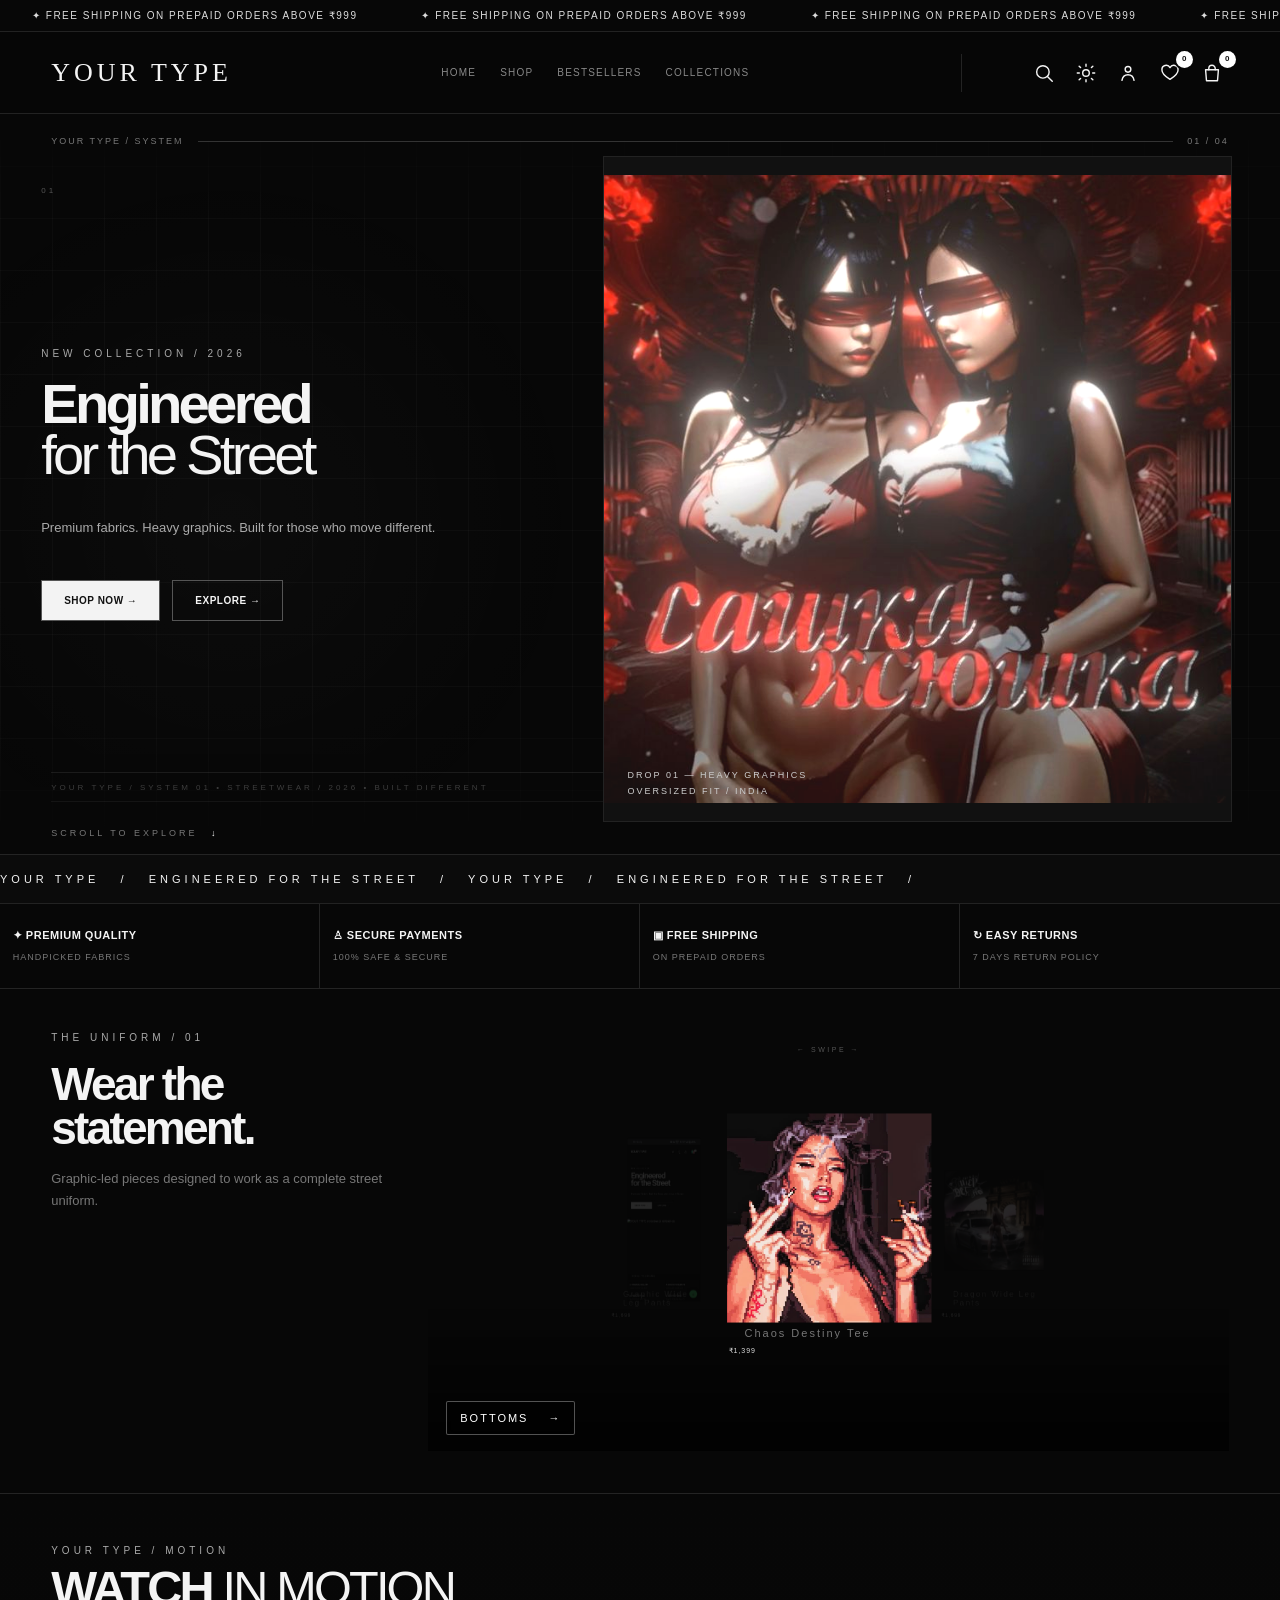
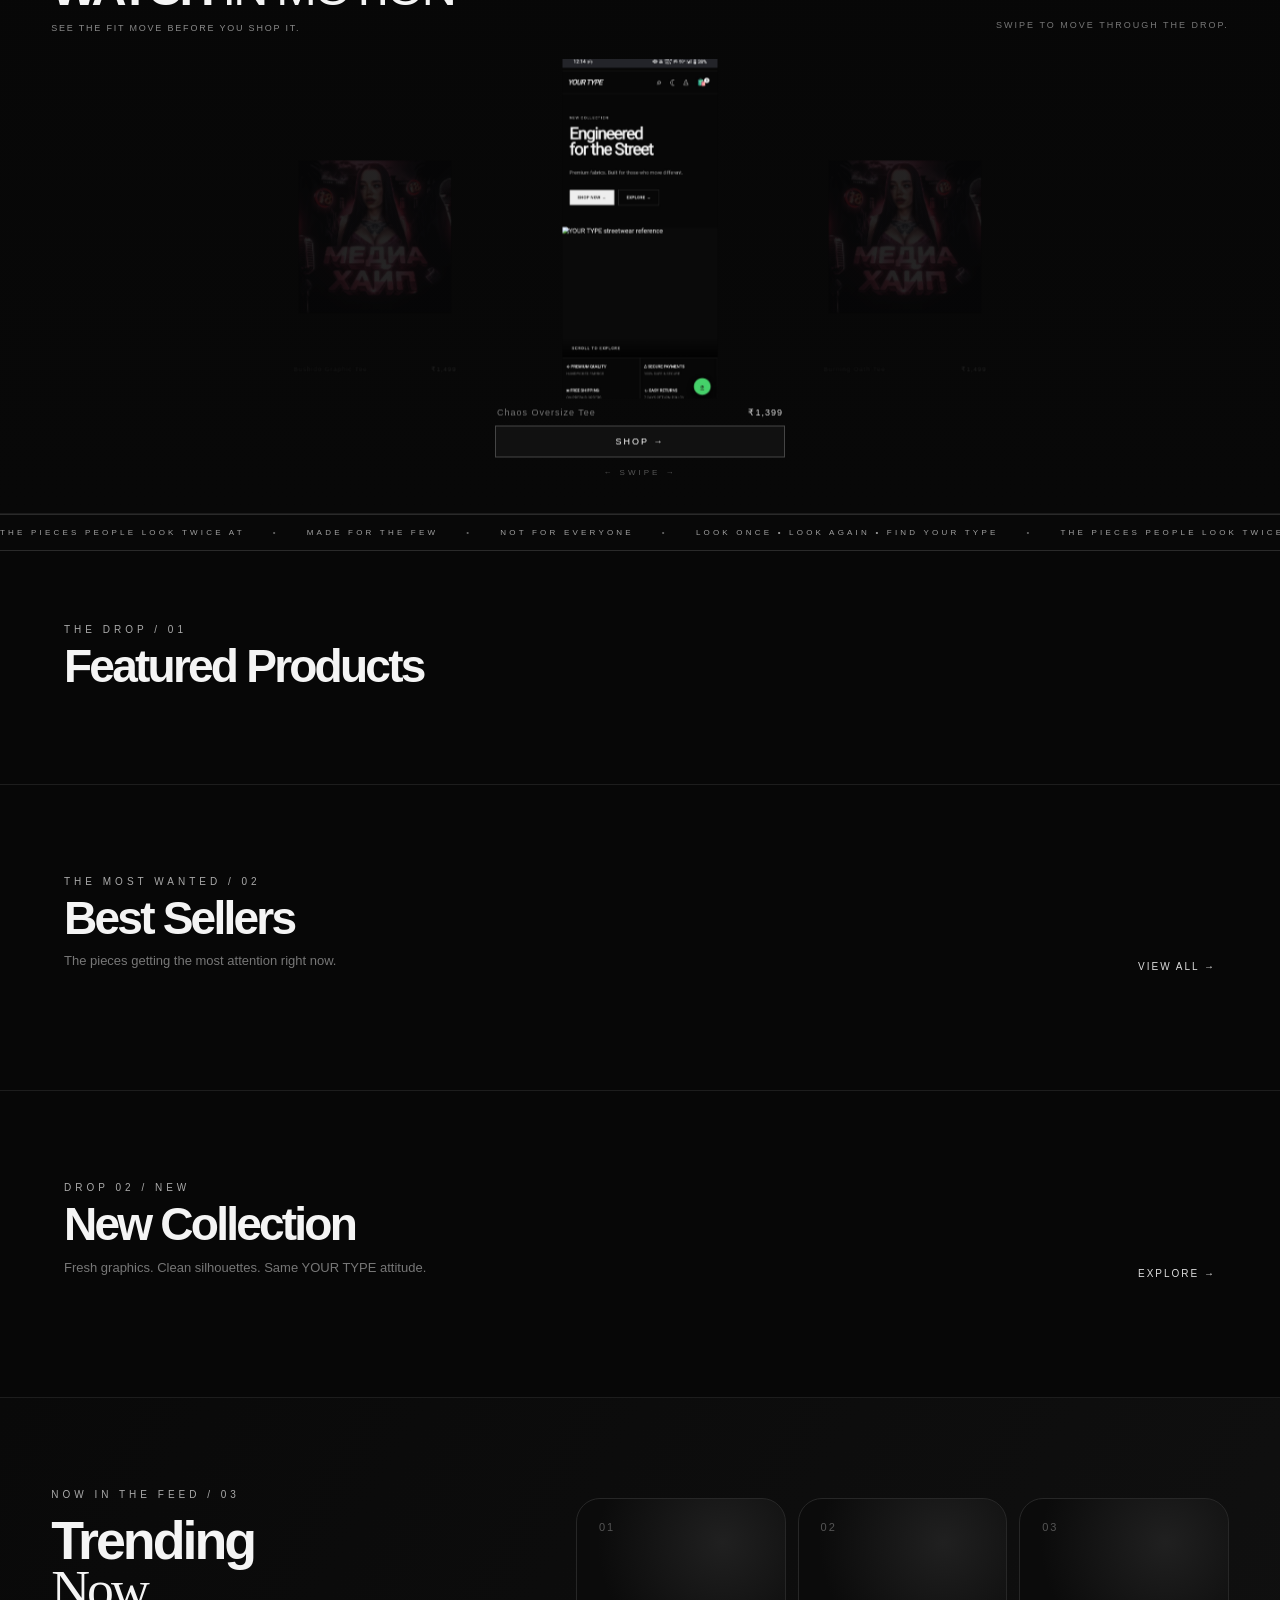
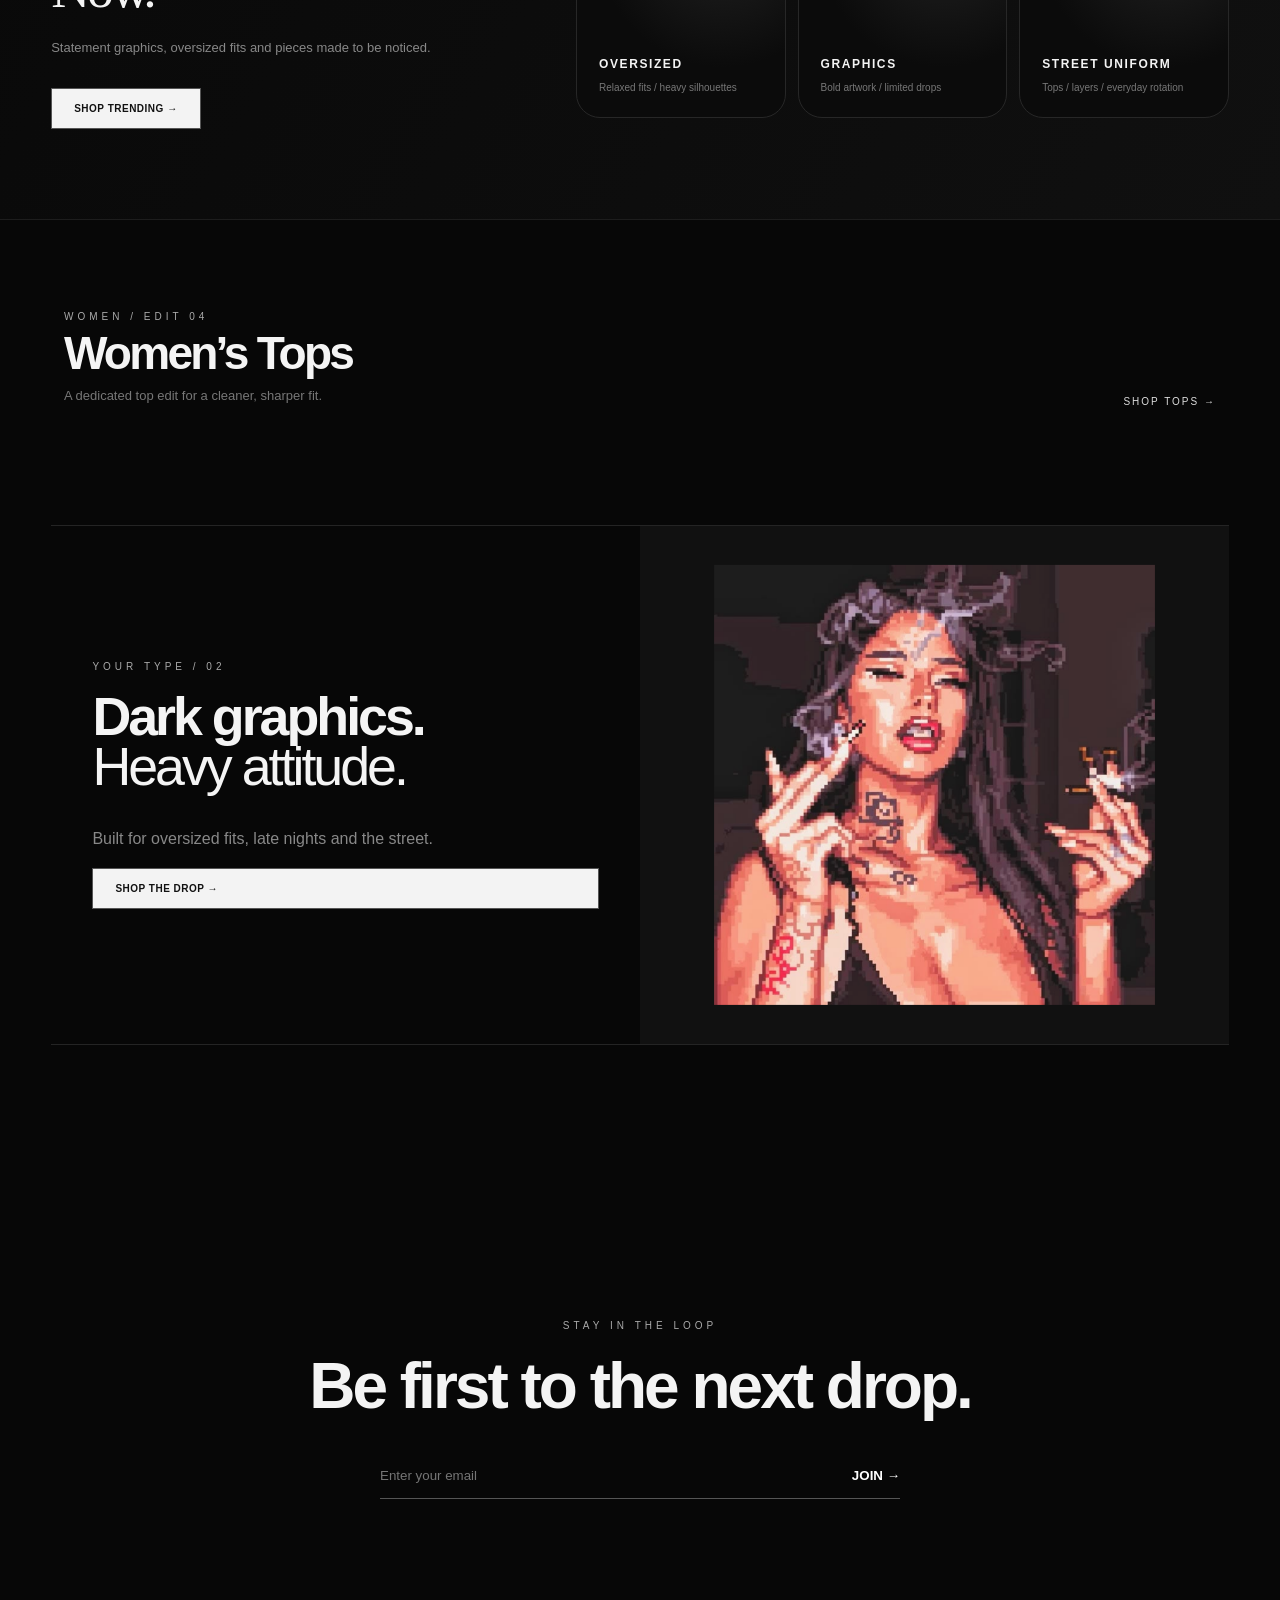
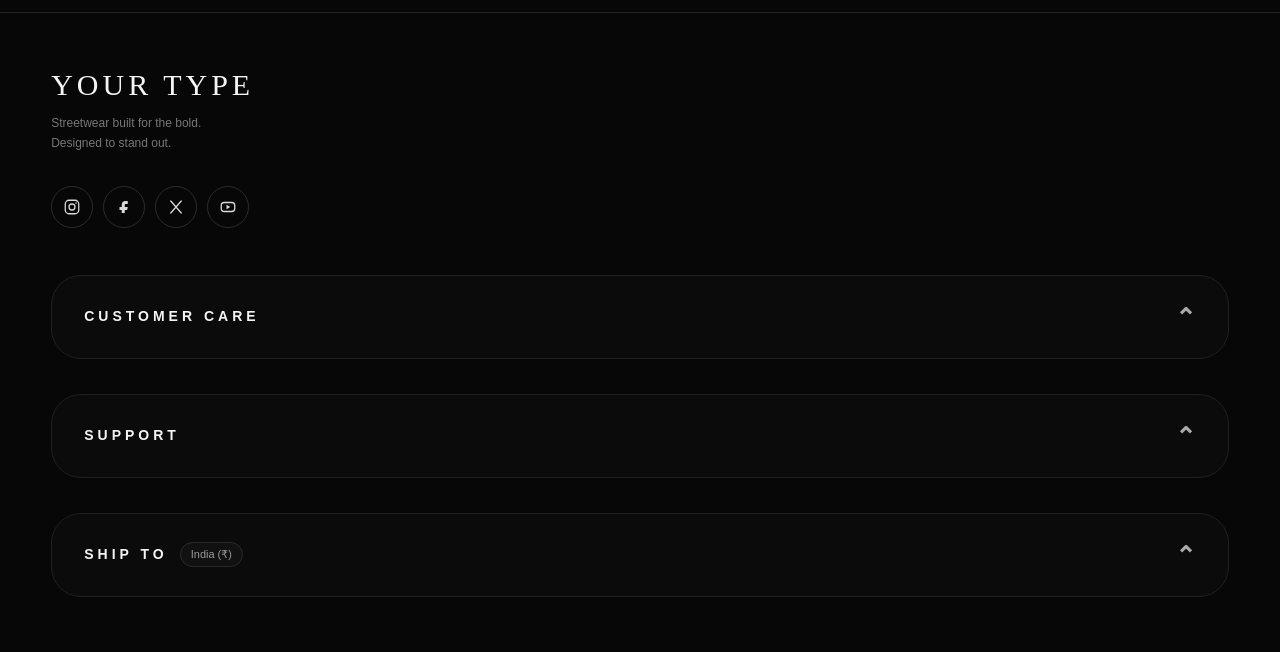
==== commit 3bded4b8: "Add files via upload" ====
--- a/index.html
+++ b/index.html
@@ -2,7 +2,7 @@
 <html lang="en">
 <head>
 <meta charset="utf-8">
-<meta name="viewport" content="width=device-width,initial-scale=1">
+<meta name="viewport" content="width=device-width,initial-scale=1,maximum-scale=1,user-scalable=no">
 <title>YOUR TYPE — Streetwear</title>
 <link rel="stylesheet" href="style.css">
 
@@ -16,10 +16,22 @@
 
 .card,.heart,.add,.bag,.wishlistHead{user-select:none;-webkit-user-select:none}
 ::selection{background:transparent}
- .adminHiddenSection{display:none!important}\n</style>
+</style>
+<script>
+// Prevent accidental browser double-tap page zoom on touch devices.
+// Product image zoom remains available through the existing full-screen lightbox.
+(function(){
+  let lastTap=0;
+  document.addEventListener('touchend',function(e){
+    const now=Date.now();
+    if(now-lastTap<280){ e.preventDefault(); }
+    lastTap=now;
+  },{passive:false});
+})();
+</script>
 </head>
 <body>
-<div class="shipping" aria-label="Free shipping announcement"><div class="shipping-track"><span>✦ FREE SHIPPING ON PREPAID ORDERS ABOVE ₹999</span><span>✦ FREE SHIPPING ON PREPAID ORDERS ABOVE ₹999</span><span>✦ FREE SHIPPING ON PREPAID ORDERS ABOVE ₹999</span><span>✦ FREE SHIPPING ON PREPAID ORDERS ABOVE ₹999</span></div></div>
+<div class="shipping" aria-label="Store announcement"><div class="shipping-track" id="siteAnnouncementBar"><span>✦ FREE SHIPPING ON PREPAID ORDERS ABOVE ₹999</span><span>✦ FREE SHIPPING ON PREPAID ORDERS ABOVE ₹999</span><span>✦ FREE SHIPPING ON PREPAID ORDERS ABOVE ₹999</span><span>✦ FREE SHIPPING ON PREPAID ORDERS ABOVE ₹999</span></div></div>
 
 <header class="siteHeader">
   <a class="logo" href="#home" aria-label="YOUR TYPE">YOUR TYPE</a>
@@ -48,12 +60,12 @@
 <div id="searchbar" class="searchbar"><input id="searchInput" type="search" autocomplete="off" placeholder="Search products..." oninput="renderProducts()" onkeydown="if(event.key==='Enter'){event.preventDefault();document.getElementById('shop')?.scrollIntoView({behavior:'smooth',block:'start'});}"></div>
 
 <main id="home">
-<section class="heroEditorial" id="home">
+<section id="heroSection" class="heroEditorial">
   <div class="heroMeta"><span>YOUR TYPE / SYSTEM</span><i></i><b>01 / 04</b></div>
   <div class="heroCopy">
     <p class="eyebrow">NEW COLLECTION / 2026</p>
     <h1 id="siteHeroTitle">Engineered<br><em>for the Street</em></h1>
-    <p class="sub">Premium fabrics. Heavy graphics. Built for those who move different.</p>
+    <p class="sub" id="siteHeroSub">Premium fabrics. Heavy graphics. Built for those who move different.</p>
     <div class="buttons"><a class="btn primary" href="#shop">SHOP NOW →</a><a class="btn" href="#collections">EXPLORE →</a></div>
   </div>
   <div class="heroVisual">
@@ -70,7 +82,7 @@
 
 <div class="marquee"><div>YOUR TYPE&nbsp;&nbsp; / &nbsp;&nbsp;ENGINEERED FOR THE STREET&nbsp;&nbsp; / &nbsp;&nbsp;YOUR TYPE&nbsp;&nbsp; / &nbsp;&nbsp;ENGINEERED FOR THE STREET&nbsp;&nbsp; / &nbsp;&nbsp;</div></div>
 
-<section class="trust">
+<section id="trustSection" class="trust">
   <div><b>✦ PREMIUM QUALITY</b><small>HANDPICKED FABRICS</small></div>
   <div><b>♙ SECURE PAYMENTS</b><small>100% SAFE & SECURE</small></div>
   <div><b>▣ FREE SHIPPING</b><small>ON PREPAID ORDERS</small></div>
@@ -107,7 +119,7 @@
   </div>
 </section>
 
-<div class="highlightTicker" aria-label="YOUR TYPE highlight"><div class="highlightTickerTrack"><span>THE PIECES PEOPLE LOOK TWICE AT</span><b>•</b><span>MADE FOR THE FEW</span><b>•</b><span>NOT FOR EVERYONE</span><b>•</b><span>LOOK ONCE • LOOK AGAIN • FIND YOUR TYPE</span><b>•</b><span>THE PIECES PEOPLE LOOK TWICE AT</span><b>•</b><span>MADE FOR THE FEW</span><b>•</b><span>NOT FOR EVERYONE</span><b>•</b><span>LOOK ONCE • LOOK AGAIN • FIND YOUR TYPE</span><b>•</b></div></div>
+<div class="highlightTicker" aria-label="YOUR TYPE highlight"><div class="highlightTickerTrack"><span id="highlightText">THE PIECES PEOPLE LOOK TWICE AT</span><b>•</b><span>MADE FOR THE FEW</span><b>•</b><span>NOT FOR EVERYONE</span><b>•</b><span>LOOK ONCE • LOOK AGAIN • FIND YOUR TYPE</span><b>•</b><span>THE PIECES PEOPLE LOOK TWICE AT</span><b>•</b><span>MADE FOR THE FEW</span><b>•</b><span>NOT FOR EVERYONE</span><b>•</b><span>LOOK ONCE • LOOK AGAIN • FIND YOUR TYPE</span><b>•</b></div></div>
 
 
 
@@ -136,18 +148,14 @@
   <div id="womenTopsGrid" class="curatedGrid"></div>
 </section>
 
-<section class="highlightsSection" id="highlights">
-  <div class="sectionHead"><div><p class="eyebrow">YOUR TYPE / HIGHLIGHTS</p><h2>Made to stand out.</h2></div></div>
-  <div class="highlightCards"><article><span>✦</span><h3>Premium Feel</h3><p>Heavyweight-inspired streetwear presentation with a clean editorial finish.</p></article><article><span>↻</span><h3>Easy Returns</h3><p>Simple customer-care flow designed to keep shopping confidence high.</p></article><article><span>▣</span><h3>Secure Checkout</h3><p>Clear cart, checkout and payment choices without visual clutter.</p></article><article><span>∞</span><h3>Limited Drops</h3><p>New collections and highlight edits keep the storefront feeling fresh.</p></article></div>
-</section>
-
-<section class="editorialBanner" id="editorial">
+<section id="editorialSection" class="editorialBanner">
   <div><p class="eyebrow">YOUR TYPE / 02</p><h2>Dark graphics.<br><span>Heavy attitude.</span></h2><p>Built for oversized fits, late nights and the street.</p><a class="btn primary" href="#shop">SHOP THE DROP →</a></div>
   <div class="editorialArt"><img src="photos/graffiti.jpg" alt="YOUR TYPE graphic"></div>
 </section>
 
-<section class="newsletter" id="newsletter"><div class="newsletterVideo" aria-hidden="true"><video autoplay muted loop playsinline preload="metadata"><source src="photos/stay-in-loop.mp4" type="video/mp4"></video></div><p class="eyebrow">STAY IN THE LOOP</p><h2>Be first to the next drop.</h2><div class="email"><input id="newsletterEmail" type="email" autocomplete="email" placeholder="Enter your email" aria-label="Email address"><button type="button" onclick="joinNewsletter()">JOIN →</button></div><p id="newsletterHint" class="newsletterHint" aria-live="polite"></p></section>
+<section id="newsletterSection" class="newsletter"><div class="newsletterVideo" aria-hidden="true"><video autoplay muted loop playsinline preload="metadata"><source src="photos/stay-in-loop.mp4" type="video/mp4"></video></div><p class="eyebrow">STAY IN THE LOOP</p><h2>Be first to the next drop.</h2><div class="email"><input id="newsletterEmail" type="email" autocomplete="email" placeholder="Enter your email" aria-label="Email address"><button type="button" onclick="joinNewsletter()">JOIN →</button></div><p id="newsletterHint" class="newsletterHint" aria-live="polite"></p></section>
 </main>
+<div id="mobileStickyBag" class="mobileStickyBag"><span><b id="stickyBagCount">0</b> items · <strong id="stickyBagTotal">₹0</strong></span><button type="button" onclick="openCart()">VIEW BAG →</button></div>
 
 <footer class="premiumFooter">
   <div class="footBrand">
@@ -210,19 +218,6 @@
   wrap.classList.toggle('collapsed',open);
   btn.setAttribute('aria-expanded',String(!open));
 }
-
-function applyServerTheme(site){
-  const palette=Array.isArray(site?.colorPalette)?site.colorPalette.filter(Boolean):[];
-  if(!palette.length)return;
-  const names=['--yt-primary','--yt-secondary','--yt-accent','--yt-muted'];
-  const map={black:'#000',white:'#fff',red:'#e53935',blue:'#2878ff',green:'#22a65a',yellow:'#f1c40f',orange:'#f39c12',purple:'#8e44ad',pink:'#ff5c8a',brown:'#8b5a2b',grey:'#777',gray:'#777',charcoal:'#333',cream:'#f1e5c8',beige:'#d8c3a5'};
-  const root=document.documentElement;
-  palette.slice(0,4).forEach((x,i)=>{const key=String(x).toLowerCase().replace(/\s+/g,'');root.style.setProperty(names[i],map[key]||x)});
-  if(!document.getElementById('yt-server-theme')){const st=document.createElement('style');st.id='yt-server-theme';st.textContent='.btn.primary,.checkout{background:var(--yt-primary,#fff)!important;color:var(--yt-secondary,#000)!important}.btn.primary:hover,.checkout:hover{filter:brightness(.94)}.eyebrow{color:var(--yt-accent,#fff)}';document.head.appendChild(st)}
-}
-function hardenMediaFallbacks(){document.querySelectorAll('img').forEach(img=>{if(img.dataset.ytFallbackBound)return;img.dataset.ytFallbackBound='1';img.addEventListener('error',()=>{img.style.visibility='hidden';img.parentElement?.classList.add('imageMissing')},{once:true})});document.querySelectorAll('video').forEach(v=>{if(v.dataset.ytFallbackBound)return;v.dataset.ytFallbackBound='1';v.addEventListener('error',()=>{v.style.display='none';v.parentElement?.classList.add('imageMissing')},{once:true})})}
-async function syncServerPresentation(){try{const r=await fetch('/api/site-config',{cache:'no-store'});if(!r.ok)return;const d=await r.json();applyServerTheme(d.site||{});window.ytStore=d.site?.store||{};window.ytStoreSettings=d.settings||{};hardenMediaFallbacks()}catch(_){}}
-syncServerPresentation();setInterval(syncServerPresentation,15000);hardenMediaFallbacks();
 </script>
 
 <div id="cart" class="drawer"><div class="drawerTop"><div><p class="eyebrow">YOUR TYPE / CHECKOUT</p><h2>Your Bag</h2></div><button onclick="closeCart()">×</button></div><div id="cartItems"></div><div class="total"><span>Total</span><b id="cartTotal">₹0</b></div><button class="checkout" onclick="checkout()">PROCEED TO CHECKOUT →</button></div>
@@ -232,20 +227,8 @@
 <div id="modal" class="modal" onclick="if(event.target===this)closeModal()"><div class="modalBox"><div class="modalTop"><h2 id="modalTitle">YOUR TYPE</h2><button onclick="closeModal()">×</button></div><div id="modalBody"></div></div></div>
 
 <script>
-let products = [];
-function storageGet(key,fallback='[]'){
- try{const v=localStorage.getItem(key); if(v!==null)return v;}catch(e){}
- try{const m=document.cookie.match(new RegExp('(?:^|; )'+key.replace(/[.*+?^${}()|[\]\\]/g,'\\$&')+'=([^;]*)')); if(m)return decodeURIComponent(m[1]);}catch(e){}
- return fallback;
-}
-function storageSet(key,value){
- const text=typeof value==='string'?value:JSON.stringify(value);
- let ok=false; try{localStorage.setItem(key,text);ok=true}catch(e){}
- try{document.cookie=key+'='+encodeURIComponent(text)+'; path=/; max-age=31536000; SameSite=Lax';}catch(e){}
- return ok;
-}
-function storageRemove(key){try{localStorage.removeItem(key)}catch(e){} try{document.cookie=key+'=; path=/; max-age=0; SameSite=Lax'}catch(e){}}
-let cart=[]; try{cart=JSON.parse(storageGet('yourTypeCart','[]'))}catch(e){cart=[]} let wishlist=[]; loadWishlistSafe(); let selectedSize='M';
+let products = [["Akari Flight Tee", "₹1,549", "akari-flight-tee.jpg", "SALE", "₹2,200"], ["Ghamand Chroma Instinct", "₹1,399", "chroma-instinct-tee.jpg", "SALE", "₹2,100"], ["Ghamand Buddha's Blessing", "₹1,499", "buddhas-blessing-tee.jpg", "SALE", "₹2,200"], ["Burning Oath T-Shirt", "₹1,399", "burning-oath-tshirt.jpg", "NEW"], ["Who Are You T-Shirt", "₹1,499", "who-are-you-tshirt.jpg", "NEW"], ["What You Fear T-Shirt", "₹1,399", "what-you-fear-tshirt.jpg", "NEW"], ["Specter of Stillness T-Shirt", "₹1,499", "specter-stillness-tshirt.jpg", "NEW"], ["Crowned Destiny Tee", "₹1,399", "crowned-destiny-tee.jpg", "NEW"], ["Chaos Oversize Tee", "₹1,399", "chaos.jpg", "NEW"], ["Burning Oath Tee", "₹1,499", "bushido.jpg", "NEW"], ["Chaos Destiny Tee", "₹1,399", "graffiti.jpg", "NEW"], ["Instinct Oversize Tee", "₹1,399", "armor.jpg", "NEW"], ["Bushido Graphic Tee", "₹1,499", "bushido.jpg", "NEW"], ["Inferno Street Tee", "₹1,449", "chaos.jpg", "NEW"], ["Midnight Graffiti Tee", "₹1,349", "graffiti.jpg", "NEW"], ["Ritual Oversize Tee", "₹1,499", "ornament.jpg", "NEW"], ["Dark Armor Tee", "₹1,399", "armor.jpg", "NEW"]];
+let cart=JSON.parse(localStorage.getItem('yourTypeCart')||'[]'); let wishlist=[]; loadWishlistSafe(); let selectedSize='M';
 let selectedColor='Black';
 function selectModalColor(btn,color){
  selectedColor=color;
@@ -267,48 +250,28 @@
  requestAnimationFrame(()=>shop.scrollIntoView({behavior:'smooth',block:'start'}));
 }
 
-storageSet('yourTypeProductsCache',products)
+try{localStorage.setItem('yourTypeProductsCache',JSON.stringify(products))}catch(_){}
 function normalizeSearch(value){
  return String(value||'').toLowerCase().normalize('NFD').replace(/[\u0300-\u036f]/g,'').replace(/[^a-z0-9]+/g,' ').trim().replace(/\s+/g,' ');
 }
-function score(value){
- const query=normalizeSearch(document.getElementById('searchInput')?.value||'');
- if(!query)return 1;
- const text=normalizeSearch(value);
- if(!text)return 0;
- if(text===query)return 100;
- if(text.includes(query))return 80;
- const terms=query.split(' ').filter(Boolean);
- let matched=0;
- let total=0;
- for(const term of terms){
-   if(text.includes(term)){matched++; total += text.startsWith(term)?3:1;}
- }
- if(!matched)return 0;
- return 20 + (matched/terms.length)*40 + total;
-}
-function productImage(raw){const v=String(raw||'').trim();if(!v)return '/photos/ornament.jpg';if(/^data:|^https?:|^\//i.test(v))return v;if(/^photos\//i.test(v))return '/'+v;if(/^uploads\//i.test(v))return '/'+v;return '/uploads/'+encodeURIComponent(v.replace(/^\.\//,''))}
-function productCardHTML(p,index){const liked=wishlist.includes(p[0]);const z=p[6]||{S:p[5]??20,M:p[5]??20,L:p[5]??20,XL:p[5]??20,XXL:p[5]??20};return `<article class="card" onclick="openProduct(${index})"><div class="pic"><span class="badge">${p[3]||''}</span><button class="heart ${liked?'liked':''}" aria-label="${liked?'Remove from wishlist':'Add to wishlist'}" aria-pressed="${liked}" onclick="event.preventDefault();event.stopPropagation();toggleWishlist(event,this,${index})">${liked?'♥':'♡'}</button><img src="${productImage(p[2])}" alt="${p[0]}" loading="lazy" draggable="false" onerror="this.src='/photos/ornament.jpg';this.onerror=null"><div class="quick">QUICK VIEW</div></div><div class="info"><h3>${p[0]}</h3><div class="price">${p[1]} ${p[4]?'<del>'+p[4]+'</del>':''}</div><div class="sizes">${['S','M','L','XL'].map(sz=>`<button type="button" ${Number(z[sz]||0)<=0?'disabled':''} onclick="event.stopPropagation();selectCardSize(this,'${sz}')">${sz}</button>`).join('')}</div><button type="button" class="add" data-add-to-bag="${index}" ${Number(p[5]??20)<=0?'disabled':''}>${Number(p[5]??20)<=0?'SOLD OUT':'ADD TO BAG +'}</button></div></article>`}
-let ytSectionProducts={};
-function sectionList(key,fallback){
- const ids=Array.isArray(ytSectionProducts[key])?ytSectionProducts[key]:null;
- if(!ids)return fallback;
- const byId=new Map(products.map(p=>[String(p[8]||''),p]));
- return ids.map(id=>byId.get(String(id))).filter(Boolean);
-}
+function productCardHTML(p,index){const liked=wishlist.includes(p[0]);const z=p[6]||{S:p[5]??20,M:p[5]??20,L:p[5]??20,XL:p[5]??20,XXL:p[5]??20};return `<article class="card" onclick="openProduct(${index})"><div class="pic"><span class="badge">${p[3]||''}</span><button class="heart ${liked?'liked':''}" aria-label="${liked?'Remove from wishlist':'Add to wishlist'}" aria-pressed="${liked}" onclick="event.preventDefault();event.stopPropagation();toggleWishlist(event,this,${index})">${liked?'♥':'♡'}</button><img src="photos/${p[2]}" alt="${p[0]}" loading="lazy" draggable="false"><div class="quick">QUICK VIEW</div></div><div class="info"><h3>${p[0]}</h3><div class="price">${p[1]} ${p[4]?'<del>'+p[4]+'</del>':''}</div><div class="sizes">${['S','M','L','XL'].map(sz=>`<button type="button" ${Number(z[sz]||0)<=0?'disabled':''} onclick="event.stopPropagation();selectCardSize(this,'${sz}')">${sz}</button>`).join('')}</div><button type="button" class="add" data-add-to-bag="${index}" ${Number(p[5]??20)<=0?'disabled':''}>${Number(p[5]??20)<=0?'SOLD OUT':'ADD TO BAG +'}</button></div></article>`}
+let homepageProductSets={featuredIds:[],bestSellerIds:[],newArrivalIds:[],womenTopsIds:[]};
+function pickHomepageProducts(ids,fallback,limit=4){const byId=new Map(products.map(p=>[String(p[8]||''),p]));const chosen=(ids||[]).map(id=>byId.get(String(id))).filter(Boolean);return (chosen.length?chosen:fallback).slice(0,limit);}
 function renderCurated(){
  const visible=products.filter(p=>p);
- const best=sectionList('bestSellers',visible.slice(0,4));
- const fresh=sectionList('newCollection',visible.filter(p=>String(p[3]||'').toUpperCase()==='NEW').slice(0,4));
- const trend=sectionList('trending',visible.slice(0,4));
- const women=sectionList('womenTops',visible.filter(p=>/tee|top|shirt/i.test(p[0])).slice(0,4));
- const featured=sectionList('featured',visible);
+ const bestFallback=visible.slice(0,4);
+ const freshFallback=visible.filter(p=>String(p[3]||'').toUpperCase()==='NEW').slice(0,4);
+ const womenFallback=visible.filter(p=>/tee|top|shirt/i.test(p[0])).slice(3,7);
+ const featuredFallback=visible.slice(0,4);
+ const best=pickHomepageProducts(homepageProductSets.bestSellerIds,bestFallback);
+ const fresh=pickHomepageProducts(homepageProductSets.newArrivalIds,freshFallback.length?freshFallback:visible.slice(4,8));
+ const women=pickHomepageProducts(homepageProductSets.womenTopsIds,womenFallback.length?womenFallback:visible.slice(0,4));
+ const featured=pickHomepageProducts(homepageProductSets.featuredIds,featuredFallback);
  const fill=(id,list)=>{const el=document.getElementById(id);if(el)el.innerHTML=list.map(p=>productCardHTML(p,products.indexOf(p))).join('')};
- const main=document.getElementById('products');
- if(main && Array.isArray(ytSectionProducts.featured)){main.innerHTML=featured.map(p=>productCardHTML(p,products.indexOf(p))).join('')}
- fill('bestSellerGrid',best); fill('newCollectionGrid',fresh); fill('trendingGrid',trend); fill('womenTopsGrid',women);
-}
-function renderProducts(){const q=(document.getElementById('searchInput')?.value||'').trim().toLowerCase();const list=products.map((p,index)=>({p,index,score:score(p[0])})).filter(x=>!q||x.score>0).sort((a,b)=>b.score-a.score||a.index-b.index);document.getElementById('resultCount').textContent=list.length+' PIECES';document.getElementById('products').innerHTML=list.map(({p,index},rank)=>{const liked=wishlist.includes(p[0]),z=p[6]||{S:p[5]??20,M:p[5]??20,L:p[5]??20,XL:p[5]??20,XXL:p[5]??20};return `<article class="card" data-search-rank="${rank}" onclick="openProduct(${index})"><div class="pic"><span class="badge">${p[3]||''}</span><button class="heart ${liked?'liked':''}" aria-label="${liked?'Remove from wishlist':'Add to wishlist'}" aria-pressed="${liked}" onclick="event.preventDefault();event.stopPropagation();toggleWishlist(event,this,${index})">${liked?'♥':'♡'}</button><img src="${productImage(p[2])}" alt="${p[0]}" loading="lazy" draggable="false" onerror="this.closest('.pic')?.classList.add('imageMissing');this.src='/photos/ornament.jpg';this.onerror=null"><div class="quick">QUICK VIEW</div></div><div class="info"><div class="productNo">${String(index+1).padStart(2,'0')}</div><h3>${p[0]}</h3><div class="price">${p[1]} ${p[4]?'<del>'+p[4]+'</del>':''}</div><div class="sizes">${['S','M','L','XL'].map(sz=>`<button type="button" ${Number(z[sz]||0)<=0?'disabled':''} onclick="event.stopPropagation();selectCardSize(this,'${sz}')">${sz}</button>`).join('')}</div><button type="button" class="add" data-add-to-bag="${index}" ${Number(p[5]??20)<=0?'disabled':''}>${Number(p[5]??20)<=0?'SOLD OUT':'ADD TO BAG +'}</button></div></article>`}).join('')||'<div class="empty">NO PRODUCTS FOUND</div>'}
+ fill('bestSellerGrid',best); fill('newCollectionGrid',fresh); fill('womenTopsGrid',women);
+}
+
+function renderProducts(){const q=(document.getElementById('searchInput')?.value||'').trim().toLowerCase();const list=products.map((p,index)=>({p,index,score:score(p[0])})).filter(x=>!q||x.score>0).sort((a,b)=>b.score-a.score||a.index-b.index);document.getElementById('resultCount').textContent=list.length+' PIECES';document.getElementById('products').innerHTML=list.map(({p,index},rank)=>{const liked=wishlist.includes(p[0]),z=p[6]||{S:p[5]??20,M:p[5]??20,L:p[5]??20,XL:p[5]??20,XXL:p[5]??20};return `<article class="card" data-search-rank="${rank}" onclick="openProduct(${index})"><div class="pic"><span class="badge">${p[3]||''}</span><button class="heart ${liked?'liked':''}" aria-label="${liked?'Remove from wishlist':'Add to wishlist'}" aria-pressed="${liked}" onclick="event.preventDefault();event.stopPropagation();toggleWishlist(event,this,${index})">${liked?'♥':'♡'}</button><img src="photos/${p[2]}" alt="${p[0]}" loading="lazy" draggable="false" onerror="this.closest('.pic')?.classList.add('imageMissing');this.style.visibility='hidden'"><div class="quick">QUICK VIEW</div></div><div class="info"><div class="productNo">${String(index+1).padStart(2,'0')}</div><h3>${p[0]}</h3><div class="price">${p[1]} ${p[4]?'<del>'+p[4]+'</del>':''}</div><div class="sizes">${['S','M','L','XL'].map(sz=>`<button type="button" ${Number(z[sz]||0)<=0?'disabled':''} onclick="event.stopPropagation();selectCardSize(this,'${sz}')">${sz}</button>`).join('')}</div><button type="button" class="add" data-add-to-bag="${index}" ${Number(p[5]??20)<=0?'disabled':''}>${Number(p[5]??20)<=0?'SOLD OUT':'ADD TO BAG +'}</button></div></article>`}).join('')||'<div class="empty">NO PRODUCTS FOUND</div>'}
 function selectCardSize(btn,size){
  const card=btn.closest('.card'); if(card) card.dataset.selectedSize=size;
  btn.parentElement.querySelectorAll('button').forEach(x=>x.classList.remove('chosen'));btn.classList.add('chosen');selectedSize=size;
@@ -336,12 +299,12 @@
 }
 function loadWishlistSafe(){
  try{
-   const raw=JSON.parse(storageGet('yourTypeWishlist','[]'));
+   const raw=JSON.parse(localStorage.getItem('yourTypeWishlist')||'[]');
    wishlist=Array.isArray(raw)?raw.map(String).filter(Boolean):[];
  }catch(e){wishlist=[]}
 }
 function persistWishlist(){
- storageSet('yourTypeWishlist',wishlist);
+ try{localStorage.setItem('yourTypeWishlist',JSON.stringify(wishlist));}catch(e){}
 }
 function toggleWishlist(event,btn,i){
  if(event){event.preventDefault();event.stopPropagation();}
@@ -379,7 +342,7 @@
  box.innerHTML=valid.length?valid.map(({name,i})=>{
    const p=products[i];
    return `<article class="wishlistItem" role="button" tabindex="0" onclick="openProduct(${i})" onkeydown="if(event.key==='Enter'||event.key===' '){event.preventDefault();openProduct(${i})}">
-     <div class="wishlistThumb"><img src="${productImage(p[2])}" alt="${esc(p[0])}" loading="lazy" draggable="false" onerror="this.style.visibility='hidden'"></div>
+     <div class="wishlistThumb"><img src="photos/${p[2]}" alt="${esc(p[0])}" loading="lazy" draggable="false" onerror="this.style.visibility='hidden'"></div>
      <div class="wishlistInfo"><span class="wishlistEyebrow">SAVED PIECE</span><b>${esc(p[0])}</b><span class="wishlistPrice">${esc(p[1])}</span><span class="wishlistHint">TAP TO VIEW</span></div>
      <button class="wishlistRemove" type="button" aria-label="Remove ${esc(p[0])} from wishlist" onclick="event.stopPropagation();removeWishlistByIndex(${i})">×</button>
    </article>`
@@ -389,23 +352,7 @@
 function removeWishlist(name){wishlist=wishlist.filter(x=>x!==name);persistWishlist();updateWishlist();renderProducts()}
 function openWishlist(){updateWishlist();document.getElementById('wishlist').classList.add('open');document.getElementById('overlay').classList.add('show')}
 function closeWishlist(){document.getElementById('wishlist').classList.remove('open');document.getElementById('overlay').classList.remove('show')}
-function saveCart(){storageSet('yourTypeCart',cart);updateCart()}
-function restorePersistentShopState(){
- try{
-   const savedCart=JSON.parse(storageGet('yourTypeCart','[]'));
-   if(Array.isArray(savedCart)) cart=savedCart;
- }catch(e){}
- try{
-   const savedWishlist=JSON.parse(storageGet('yourTypeWishlist','[]'));
-   if(Array.isArray(savedWishlist)) wishlist=savedWishlist.map(String).filter(Boolean);
- }catch(e){}
- updateCart();
- updateWishlist();
-}
-window.addEventListener('pageshow',restorePersistentShopState);
-window.addEventListener('DOMContentLoaded',restorePersistentShopState);
-window.addEventListener('pagehide',()=>{storageSet('yourTypeCart',cart);storageSet('yourTypeWishlist',wishlist)});
-window.addEventListener('storage',e=>{if(e.key==='yourTypeCart'){try{cart=JSON.parse(e.newValue||'[]');updateCart()}catch(_){}}});
+function saveCart(){localStorage.setItem('yourTypeCart',JSON.stringify(cart));updateCart()}
 function changeCartQty(i,delta){const item=cart[i];if(!item)return;item.qty=Math.max(1,Math.min(10,Number(item.qty||1)+delta));saveCart()}
 function setCartSize(i,size){const item=cart[i];if(!item)return;item.size=size;saveCart()}
 function setCartColor(i,color){const item=cart[i];if(!item)return;item.color=color;saveCart()}
@@ -418,7 +365,7 @@
  box.innerHTML=cart.length?`<div class="cartCustomizeIntro"><span class="eyebrow">YOUR TYPE / BAG</span><strong>Make it yours.</strong><small>Choose size, color and quantity before you buy.</small></div>`+cart.map((p,i)=>{
    const size=p.size||'M', color=p.color||'Black', qty=Number(p.qty||1);
    return `<article class="cartItem cartCustomizeItem">
-    <div class="cartItemVisual"><img src="${productImage(p[2])}" alt="${esc(p[0])}" loading="lazy" draggable="false"><span class="cartItemNo">${String(i+1).padStart(2,'0')}</span></div>
+    <div class="cartItemVisual"><img src="photos/${p[2]}" alt="${esc(p[0])}" loading="lazy" draggable="false"><span class="cartItemNo">${String(i+1).padStart(2,'0')}</span></div>
     <div class="cartItemBody"><div class="cartItemTitle"><div><b>${esc(p[0])}</b><span>${esc(p[1])} each</span></div><button class="cartRemove" aria-label="Remove ${esc(p[0])}" onclick="removeItem(${i})">×</button></div>
     <div class="cartChoice"><label>SIZE<div class="cartChoiceBtns">${['S','M','L','XL','XXL'].map(sz=>`<button type="button" class="${size===sz?'chosen':''}" onclick="setCartSize(${i},'${sz}')">${sz}</button>`).join('')}</div></label>
     <label>COLOR<div class="cartChoiceBtns colorBtns">${(Array.isArray(p[9])&&p[9].length?p[9]:['Black','White','Charcoal']).map(c=>`<button type="button" class="${color===c?'chosen':''}" onclick="setCartColor(${i},'${c}')"><i class="colorDot ${String(c).toLowerCase()}"></i>${c}</button>`).join('')}</div></label></div>
@@ -461,7 +408,7 @@
 function openProduct(i){
  const p=products[i],z=p[6]||{S:p[5]??20,M:p[5]??20,L:p[5]??20,XL:p[5]??20,XXL:p[5]??20};
  const liked=wishlist.includes(wishlistKey(p));
- showModal(p[0],`<div class="productModal"><img src="${productImage(p[2])}" alt="${p[0]}" loading="lazy" draggable="false" onerror="this.closest('.pic')?.classList.add('imageMissing');this.style.visibility='hidden'"><div><div class="productModalHead"><div class="price">${p[1]} ${p[4]?'<del>'+p[4]+'</del>':''}</div><button type="button" class="modalBookmark ${liked?'liked':''}" aria-label="${liked?'Remove from wishlist':'Add to wishlist'}" onclick="event.preventDefault();event.stopPropagation();toggleModalWishlist(${i},this)">${liked?'♥':'♡'}</button></div><p class="muted">Premium streetwear fit · Handpicked fabric · 7-day returns.</p><h4>SELECT SIZE</h4><div class="modalSizes">${['S','M','L','XL','XXL'].map(sz=>`<button ${Number(z[sz]||0)<=0?'disabled':''} onclick="selectModalSize(this,'${sz}')">${sz}${Number(z[sz]||0)<=0?' · SOLD OUT':''}</button>`).join('')}</div><h4>SELECT COLOR</h4><div class="modalSizes modalColors">${(Array.isArray(p[9])&&p[9].length?p[9]:['Black','White','Charcoal']).map(c=>`<button type="button" class="${(window.selectedColor||'Black')===c?'chosen':''}" onclick="selectModalColor(this,${JSON.stringify(c)})"><i class="colorDot ${String(c).toLowerCase()}"></i>${c}</button>`).join('')}</div><button class="checkout" onclick="modalAdd(${i})">ADD TO BAG — ${p[1]}</button><button class="buyNowBtn" onclick="modalBuyNow(${i})">BUY NOW</button><button class="reviewBtn" onclick="showReviews(${JSON.stringify(p[0])})">★ REVIEWS</button></div></div>`)
+ showModal(p[0],`<div class="productModal"><img src="photos/${p[2]}" alt="${p[0]}" loading="lazy" draggable="false" onerror="this.closest('.pic')?.classList.add('imageMissing');this.style.visibility='hidden'"><div><div class="productModalHead"><div class="price">${p[1]} ${p[4]?'<del>'+p[4]+'</del>':''}</div><button type="button" class="modalBookmark ${liked?'liked':''}" aria-label="${liked?'Remove from wishlist':'Add to wishlist'}" onclick="event.preventDefault();event.stopPropagation();toggleModalWishlist(${i},this)">${liked?'♥':'♡'}</button></div><p class="muted">Premium streetwear fit · Handpicked fabric · 7-day returns.</p><h4>SELECT SIZE</h4><div class="modalSizes">${['S','M','L','XL','XXL'].map(sz=>`<button ${Number(z[sz]||0)<=0?'disabled':''} onclick="selectModalSize(this,'${sz}')">${sz}${Number(z[sz]||0)<=0?' · SOLD OUT':''}</button>`).join('')}</div><h4>SELECT COLOR</h4><div class="modalSizes modalColors">${(Array.isArray(p[9])&&p[9].length?p[9]:['Black','White','Charcoal']).map(c=>`<button type="button" class="${(window.selectedColor||'Black')===c?'chosen':''}" onclick="selectModalColor(this,${JSON.stringify(c)})"><i class="colorDot ${String(c).toLowerCase()}"></i>${c}</button>`).join('')}</div><button class="checkout" onclick="modalAdd(${i})">ADD TO BAG — ${p[1]}</button><button class="buyNowBtn" onclick="modalBuyNow(${i})">BUY NOW</button><button class="reviewBtn" onclick="showReviews(${JSON.stringify(p[0])})">★ REVIEWS</button></div></div>`)
 }
 async function showReviews(name){try{const r=await fetch('/api/reviews/'+encodeURIComponent(name)),d=await r.json(),reviews=d.reviews||[],avg=reviews.length?(reviews.reduce((a,r)=>a+r.rating,0)/reviews.length).toFixed(1):'5.0';showModal(name+' — Reviews',`<div class="reviews"><div class="reviewSummary"><b>★ ${avg}/5</b><span>${reviews.length} review${reviews.length===1?'':'s'}</span></div>${reviews.length?reviews.map(r=>`<div class="review"><b>${'★'.repeat(r.rating)}${'☆'.repeat(5-r.rating)}</b><strong>${esc(r.title)}</strong><p>${esc(r.text)}</p><small>${esc(r.name)}${r.verified?' · Verified buyer':''}</small></div>`).join(''):'<p class="muted">No reviews yet. Be the first.</p>'}<button class="checkout" onclick="writeReview(${JSON.stringify(name)})">WRITE A REVIEW →</button></div>`)}catch(e){showModal('Reviews','<p class="muted">Could not load reviews right now.</p>')}}
 function writeReview(name){if(!localStorage.getItem('yourTypeCustomerToken')){showModal('SIGN IN REQUIRED','<p class="muted">Please sign in to leave a review.</p><button class="checkout" onclick="account()">SIGN IN →</button>');return}showModal('WRITE A REVIEW',`<form class="authForm" onsubmit="event.preventDefault();submitReview(${JSON.stringify(name)})"><select class="modalInput" id="reviewRating"><option value="5">★★★★★ — 5</option><option value="4">★★★★☆ — 4</option><option value="3">★★★☆☆ — 3</option><option value="2">★★☆☆☆ — 2</option><option value="1">★☆☆☆☆ — 1</option></select><input class="modalInput" id="reviewTitle" placeholder="Review title"><textarea class="modalInput" id="reviewText" maxlength="800" rows="5" placeholder="Tell us about the fit and quality"></textarea><button class="checkout" type="submit">SUBMIT REVIEW →</button></form>`)}
@@ -518,20 +465,23 @@
 }
 function trackSpecificOrder(id){showModal('TRACK ORDER',`<div class="trackCard"><b>${esc(id)}</b><p class="muted">Loading current order status…</p></div>`);fetch('/api/orders/'+encodeURIComponent(id)).then(async r=>{const d=await r.json();if(!r.ok)throw Error(d.error||'Order not found');document.getElementById('modalBody').innerHTML=`<div class="trackCard"><b>${esc(d.orderId)}</b><div class="trackStatus">${esc(d.status)}</div><p class="muted">${money(d.total)} · ${new Date(d.date).toLocaleString('en-IN')}</p></div>`}).catch(e=>document.getElementById('modalBody').innerHTML=`<p class="muted">${esc(e.message)}</p>`)}
 function showSizeGuide(){showModal('Size Guide',`<div class="guide"><div><b>SIZE</b><b>CHEST</b><b>LENGTH</b></div><div><span>S</span><span>40"</span><span>27"</span></div><div><span>M</span><span>42"</span><span>28"</span></div><div><span>L</span><span>44"</span><span>29"</span></div><div><span>XL</span><span>46"</span><span>30"</span></div><div><span>XXL</span><span>48"</span><span>31"</span></div></div>`)}
-function showShipping(){const threshold=Number(window.ytStoreSettings?.freeShipping||999);const shipping=Number(window.ytStoreSettings?.shipping||99);showModal('Shipping & Returns',`<p><b>Free shipping:</b> prepaid orders above ${money(threshold)}.</p><p><b>Standard shipping:</b> ${money(shipping)} below the free-shipping threshold.</p><p><b>Dispatch:</b> usually within 1–3 business days.</p><p><b>Returns:</b> 7-day return policy on eligible unused items.</p>`)}
+function showShipping(){showModal('Shipping & Returns',`<p><b>Free shipping:</b> prepaid orders above ₹999.</p><p><b>Dispatch:</b> usually within 1–3 business days.</p><p><b>Returns:</b> 7-day return policy on eligible unused items.</p>`)}
 function trackOrder(){showModal('Track Order',`<input id="trackNo" class="modalInput" placeholder="Enter order number"><button class="checkout" onclick="lookupOrder()">TRACK ORDER →</button><div id="trackResult" class="muted" style="margin-top:15px"></div>`)}
 function lookupOrder(){const id=(document.getElementById('trackNo')?.value||'').trim();if(!id)return;fetch('/api/orders/'+encodeURIComponent(id)).then(async r=>{const d=await r.json();if(!r.ok)throw new Error(d.error||'Order not found');document.getElementById('trackResult').innerHTML='<b>'+d.orderId+'</b><br>Status: '+d.status+'<br>Total: '+money(d.total)+'<br>Placed: '+new Date(d.date).toLocaleString('en-IN')}).catch(e=>document.getElementById('trackResult').textContent=e.message)}
-function showAbout(){const n=String(window.ytStore?.name||'YOUR TYPE');showModal('About '+esc(n),'<p class="muted">'+esc(n)+' is a dark streetwear label built around bold graphics, oversized silhouettes and premium everyday pieces.</p>')} function showContact(){const st=window.ytStore||{};const email=st.email||'support@yourtype.store',phone=st.phone||'',address=st.address||'';showModal('Contact Us','<p class="muted">Email: '+esc(email)+'</p>'+(phone?'<p class="muted">Phone: '+esc(phone)+'</p>':'')+(address?'<p class="muted">Address: '+esc(address)+'</p>':'')+'<p class="muted">We reply within 1–2 business days.</p>')} function showPolicy(title,text){showModal(title,'<p class="muted">'+text+'</p>')}
-async function loadSiteConfig(){try{const r=await fetch('/api/site-config',{cache:'no-store'});if(!r.ok)throw new Error('Site config unavailable');const d=await r.json(),site=d.site||{},sec=site.sections||{},content=site.content||{};window.ytStore=site.store||{};window.ytStoreSettings=d.settings||{};ytSectionProducts=site.sectionProducts||{};const map={home:'home',collections:'collections',motion:'motion',featured:'shop',bestSellers:'bestSellers',newCollection:'newCollection',trending:'trending',womenTops:'womenTops',highlights:'highlights',editorial:'editorial',newsletter:'newsletter'};Object.entries(map).forEach(([key,id])=>{const el=document.getElementById(id);if(el)el.classList.toggle('adminHiddenSection',sec[key]===false)});const hero=document.getElementById('siteHeroTitle');if(hero&&site.hero)hero.textContent=String(site.hero);const store=site.store||{};document.querySelectorAll('.footBrandName').forEach(el=>{if(store.name)el.textContent=String(store.name)});document.querySelectorAll('a.logo').forEach(el=>{if(store.name){el.textContent=String(store.name);el.setAttribute('aria-label',String(store.name))}});if(store.name)document.title=String(store.name)+' — Streetwear';const ann=document.querySelector('.shipping');if(ann&&site.announcement){ann.setAttribute('aria-label',site.announcement);const spans=ann.querySelectorAll('.shipping-track span');spans.forEach(x=>x.textContent='✦ '+site.announcement)}const threshold=Number((d.settings||{}).freeShipping||999);const shipping=Number((d.settings||{}).shipping||99);document.querySelectorAll('.shipping-track span').forEach(x=>{if(site.announcement)return;x.textContent='✦ FREE SHIPPING ON PREPAID ORDERS ABOVE '+money(threshold)});const shipPill=document.querySelector('.countryPill');if(shipPill&&store.currency)shipPill.textContent='India ('+String(store.currency)+')';const social=String(site.social||'').trim();document.querySelectorAll('.social a').forEach(a=>{if(social){a.href=social;a.target='_blank';a.rel='noopener noreferrer';a.onclick=null;}});const banner=String(content.banner||'').trim();const visual=document.querySelector('.heroVisual');if(visual&&banner){let media=visual.querySelector('img,video');const isVideo=/\.(?:mp4|webm)(?:$|[?#])/i.test(banner);if(isVideo){if(!media||media.tagName!=='VIDEO'){media=document.createElement('video');media.autoplay=true;media.muted=true;media.loop=true;media.playsInline=true;media.preload='metadata';visual.replaceChildren(media);}media.src=banner;media.setAttribute('aria-label','Main banner video');media.play?.().catch(()=>{});}else{if(!media||media.tagName!=='IMG'){media=document.createElement('img');media.alt='YOUR TYPE banner';visual.replaceChildren(media);}media.src=banner;}}const heroBtn=document.querySelector('.heroCopy .buttons .btn.primary');if(heroBtn&&content.bannerButton)heroBtn.textContent=content.bannerButton;if(heroBtn&&content.bannerLink)heroBtn.href=content.bannerLink;renderCurated(); }catch(_){}} loadSiteConfig(); setInterval(loadSiteConfig,15000); 
-fetch('/api/products',{cache:'no-store'}).then(r=>r.json()).then(d=>{if(!Array.isArray(d.products))throw new Error('Invalid product response');products=d.products.map(p=>[p.name,p.price,p.image,p.badge,p.oldPrice||'',p.stock,p.sizes||{S:p.stock,M:p.stock,L:p.stock,XL:p.stock,XXL:p.stock},Number(p.likes||0),p.id,p.colors||['Black','White','Charcoal'],Boolean(p.featured)]);renderProducts();renderCurated();rebuildBottomsSlides();rebuildMotionSlides();updateCart();updateWishlist();}).catch(()=>{products=[];renderProducts();renderCurated();rebuildBottomsSlides();rebuildMotionSlides();updateCart();updateWishlist();});
+function showAbout(){showModal('About YOUR TYPE','<p class="muted">YOUR TYPE is a dark streetwear label built around bold graphics, oversized silhouettes and premium everyday pieces.</p>')} function showContact(){showModal('Contact Us','<p class="muted">Email: support@yourtype.store</p><p class="muted">We reply within 1–2 business days.</p>')} function showPolicy(title,text){showModal(title,'<p class="muted">'+text+'</p>')}
+fetch('/api/products').then(r=>r.json()).then(d=>{if(Array.isArray(d.products)&&d.products.length){products=d.products.map(p=>[p.name,p.price,p.image,p.badge,p.oldPrice||'',p.stock,p.sizes||{S:p.stock,M:p.stock,L:p.stock,XL:p.stock,XXL:p.stock},Number(p.likes||0),p.id,p.colors||['Black','White','Charcoal'],Boolean(p.featured)]);}renderProducts();renderCurated();updateCart();updateWishlist();}).catch(()=>{renderProducts();renderCurated();updateCart();updateWishlist();});
 // Keep an already-open storefront fresh when Admin changes product data.
 let _ytLastProductSignature='';
-async function refreshStorefrontProducts(){try{const r=await fetch('/api/products',{cache:'no-store'});const d=await r.json();if(!Array.isArray(d.products))return;const sig=JSON.stringify(d.products.map(p=>[p.id,p.name,p.price,p.image,p.active,p.sizes,p.colors,p.featured,p.badge,p.oldPrice]));if(sig===_ytLastProductSignature)return;_ytLastProductSignature=sig;products=d.products.map(p=>[p.name,p.price,p.image,p.badge,p.oldPrice||'',p.stock,p.sizes||{S:p.stock,M:p.stock,L:p.stock,XL:p.stock,XXL:p.stock},Number(p.likes||0),p.id,p.colors||['Black','White','Charcoal'],Boolean(p.featured)]);renderProducts();renderCurated();rebuildBottomsSlides();rebuildMotionSlides();}
+async function refreshStorefrontProducts(){try{const r=await fetch('/api/products',{cache:'no-store'});const d=await r.json();if(!Array.isArray(d.products))return;const sig=JSON.stringify(d.products.map(p=>[p.id,p.name,p.price,p.image,p.active,p.sizes,p.colors,p.featured,p.badge,p.oldPrice]));if(sig===_ytLastProductSignature)return;_ytLastProductSignature=sig;products=d.products.map(p=>[p.name,p.price,p.image,p.badge,p.oldPrice||'',p.stock,p.sizes||{S:p.stock,M:p.stock,L:p.stock,XL:p.stock,XXL:p.stock},Number(p.likes||0),p.id,p.colors||['Black','White','Charcoal'],Boolean(p.featured)]);renderProducts();renderCurated();}
 catch(_){}}
 setInterval(refreshStorefrontProducts,15000);
 document.addEventListener('visibilitychange',()=>{if(!document.hidden)refreshStorefrontProducts();});
-let bottomsSlides=[];
-function rebuildBottomsSlides(){bottomsSlides=products.slice(0,4).map(p=>({image:p[2],name:p[0],price:p[1]}));bottomsIndex=Math.min(bottomsIndex,Math.max(0,bottomsSlides.length-1));try{bottomsRender()}catch(_){}}
+const bottomsSlides=[
+  {image:'graffiti.jpg',name:'Chaos Destiny Tee',price:'₹1,399'},
+  {image:'ornament.jpg',name:'Dragon Wide Leg Pants',price:'₹1,699'},
+  {image:'bushido.jpg',name:'Shadow Combat Pants',price:'₹1,599'},
+  {image:'chaos.jpg',name:'Graphic Wide Leg Pants',price:'₹1,699'}
+];
 let bottomsIndex=0;
 let bottomsDragging=false;
 let bottomsDragX=0;
@@ -539,7 +489,6 @@
 
 function bottomsDistance(i){
   let d=i-bottomsIndex, n=bottomsSlides.length;
-  if(!n)return 0;
   if(d>n/2)d-=n;
   if(d<-n/2)d+=n;
   return d;
@@ -547,7 +496,7 @@
 function bottomsRender(){
   const track=document.getElementById('bottomsTrack'); if(!track)return;
   if(!track.children.length){
-    track.innerHTML=bottomsSlides.map((p,i)=>`<article class="collectionMotionCard" data-index="${i}" role="button" tabindex="0" aria-label="View ${p.name}"><div class="collectionMotionImage"><img src="${productImage(p.image)}" alt="${p.name}"></div><div class="collectionMotionInfo"><span>${p.name}</span><b>${p.price}</b></div></article>`).join('');
+    track.innerHTML=bottomsSlides.map((p,i)=>`<article class="collectionMotionCard" data-index="${i}" role="button" tabindex="0" aria-label="View ${p.name}"><div class="collectionMotionImage"><img src="photos/${p.image}" alt="${p.name}"></div><div class="collectionMotionInfo"><span>${p.name}</span><b>${p.price}</b></div></article>`).join('');
   }
   [...track.children].forEach((card,i)=>{
     const d=bottomsDistance(i);
@@ -560,7 +509,6 @@
   });
 }
 function bottomsGo(dir){
-  if(!bottomsSlides.length)return;
   bottomsIndex=(bottomsIndex+dir+bottomsSlides.length)%bottomsSlides.length;
   bottomsDragX=0;
   bottomsRender();
@@ -627,8 +575,13 @@
   bottomsRender();
 })();
 
-let motionSlides=[];
-function rebuildMotionSlides(){motionSlides=products.slice(0,5).map(p=>({image:p[2],name:p[0],price:p[1]}));motionIndex=Math.min(motionIndex,Math.max(0,motionSlides.length-1));try{motionRender()}catch(_){}}
+const motionSlides=[
+  {image:'chaos.jpg',name:'Chaos Oversize Tee',price:'₹1,399'},
+  {image:'bushido.jpg',name:'Burning Oath Tee',price:'₹1,499'},
+  {image:'graffiti.jpg',name:'Chaos Destiny Tee',price:'₹1,399'},
+  {image:'armor.jpg',name:'Instinct Oversize Tee',price:'₹1,399'},
+  {image:'bushido.jpg',name:'Bushido Graphic Tee',price:'₹1,499'}
+];
 let motionIndex=0;
 let motionDragging=false;
 let motionDragX=0;
@@ -638,7 +591,6 @@
 
 function motionDistance(i){
   let d=i-motionIndex, n=motionSlides.length;
-  if(!n)return 0;
   if(d>n/2)d-=n;
   if(d<-n/2)d+=n;
   return d;
@@ -651,7 +603,7 @@
 function motionRender(){
   const track=document.getElementById('motionTrack'); if(!track)return;
   if(!track.children.length){
-    track.innerHTML=motionSlides.map((p,i)=>`<article class="motionCard" data-index="${i}" role="button" tabindex="0" aria-label="Shop ${p.name}"><div class="motionCardImage"><img src="${productImage(p.image)}" alt="${p.name}"></div><div class="motionCardInfo"><span>${p.name}</span><b>${p.price}</b></div><button type="button" class="motionShopBtn" onclick="event.stopPropagation();motionOpenProduct(${i})">SHOP →</button></article>`).join('');
+    track.innerHTML=motionSlides.map((p,i)=>`<article class="motionCard" data-index="${i}" role="button" tabindex="0" aria-label="Shop ${p.name}"><div class="motionCardImage"><img src="photos/${p.image}" alt="${p.name}"></div><div class="motionCardInfo"><span>${p.name}</span><b>${p.price}</b></div><button type="button" class="motionShopBtn" onclick="event.stopPropagation();motionOpenProduct(${i})">SHOP →</button></article>`).join('');
   }
   [...track.children].forEach((card,i)=>{
     const d=motionDistance(i);
@@ -664,7 +616,6 @@
   });
 }
 function motionGo(dir){
-  if(!motionSlides.length)return;
   motionIndex=(motionIndex+dir+motionSlides.length)%motionSlides.length;
   motionDragX=0;
   motionRender();
@@ -828,19 +779,74 @@
   const control=e.target.closest('button,a,input,select,textarea');
   if(control && control.disabled) e.preventDefault();
 },true);
-
-function applyServerTheme(site){
-  const palette=Array.isArray(site?.colorPalette)?site.colorPalette.filter(Boolean):[];
-  if(!palette.length)return;
-  const names=['--yt-primary','--yt-secondary','--yt-accent','--yt-muted'];
-  const map={black:'#000',white:'#fff',red:'#e53935',blue:'#2878ff',green:'#22a65a',yellow:'#f1c40f',orange:'#f39c12',purple:'#8e44ad',pink:'#ff5c8a',brown:'#8b5a2b',grey:'#777',gray:'#777',charcoal:'#333',cream:'#f1e5c8',beige:'#d8c3a5'};
-  const root=document.documentElement;
-  palette.slice(0,4).forEach((x,i)=>{const key=String(x).toLowerCase().replace(/\s+/g,'');root.style.setProperty(names[i],map[key]||x)});
-  if(!document.getElementById('yt-server-theme')){const st=document.createElement('style');st.id='yt-server-theme';st.textContent='.btn.primary,.checkout{background:var(--yt-primary,#fff)!important;color:var(--yt-secondary,#000)!important}.btn.primary:hover,.checkout:hover{filter:brightness(.94)}.eyebrow{color:var(--yt-accent,#fff)}';document.head.appendChild(st)}
-}
-function hardenMediaFallbacks(){document.querySelectorAll('img').forEach(img=>{if(img.dataset.ytFallbackBound)return;img.dataset.ytFallbackBound='1';img.addEventListener('error',()=>{img.style.visibility='hidden';img.parentElement?.classList.add('imageMissing')},{once:true})});document.querySelectorAll('video').forEach(v=>{if(v.dataset.ytFallbackBound)return;v.dataset.ytFallbackBound='1';v.addEventListener('error',()=>{v.style.display='none';v.parentElement?.classList.add('imageMissing')},{once:true})})}
-async function syncServerPresentation(){try{const r=await fetch('/api/site-config',{cache:'no-store'});if(!r.ok)return;const d=await r.json();applyServerTheme(d.site||{});window.ytStore=d.site?.store||{};window.ytStoreSettings=d.settings||{};hardenMediaFallbacks()}catch(_){}}
-syncServerPresentation();setInterval(syncServerPresentation,15000);hardenMediaFallbacks();
 </script>
+
+<script>
+async function loadWebsiteControl(){try{const r=await fetch('/api/website',{cache:'no-store'});const d=await r.json(),w=d.website||{};if(w.hero){const e=document.getElementById('siteHeroTitle');if(e)e.textContent=w.hero;}if(w.heroSub){const e=document.getElementById('siteHeroSub');if(e)e.textContent=w.heroSub;}if(w.announcement){const bar=document.getElementById('siteAnnouncementBar');if(bar)bar.innerHTML=Array(4).fill('<span>✦ '+String(w.announcement).replace(/[<>]/g,'')+'</span>').join('');}}catch(e){}}
+loadWebsiteControl();setInterval(loadWebsiteControl,30000);
+</script>
+
+<style>
+/* YOUR TYPE — storefront enhancement layer (keeps the existing theme intact) */
+.productModal{display:grid!important;grid-template-columns:minmax(0,1.05fr) minmax(280px,.95fr);gap:22px}.productGallery{min-width:0}.productMainImage{width:100%;aspect-ratio:4/5;object-fit:contain;background:#090909;border:1px solid #292929;cursor:zoom-in}.galleryThumbs{display:flex;gap:8px;margin-top:9px;overflow:auto}.galleryThumbs button{border:1px solid #333;background:#111;padding:0;width:66px;height:78px;flex:0 0 auto}.galleryThumbs button.active{border-color:#fff}.galleryThumbs img{width:100%;height:100%;object-fit:cover}.stockMeter{margin:13px 0;padding:11px 12px;border:1px solid #2b2b2b;background:#101010;font-size:10px;letter-spacing:1px}.stockMeter.low{border-color:#6b4d2b}.stockMeter.out{border-color:#633535}.productDescription{color:#999;line-height:1.7;font-size:12px;margin:12px 0}.relatedProducts{margin-top:18px;padding-top:16px;border-top:1px solid #242424}.relatedProducts h4{margin:0 0 10px}.relatedGrid{display:grid;grid-template-columns:repeat(3,1fr);gap:7px}.relatedCard{border:1px solid #292929;background:#101010;padding:6px;text-align:left;color:#eee}.relatedCard img{width:100%;aspect-ratio:1;object-fit:contain;background:#090909}.relatedCard span{display:block;font-size:9px;margin-top:5px;line-height:1.3}.imageLightbox{position:fixed;inset:0;background:rgba(0,0,0,.94);z-index:100000;display:none;align-items:center;justify-content:center;padding:18px}.imageLightbox.open{display:flex}.imageLightbox img{max-width:96vw;max-height:92vh;object-fit:contain}.imageLightbox button{position:absolute;right:16px;top:10px;background:#111;border:1px solid #555;color:#fff;width:46px;height:46px;border-radius:50%;font-size:25px}.mobileStickyBag{display:none}
+@media(max-width:760px){productModal{grid-template-columns:1fr!important;gap:14px}.productMainImage{aspect-ratio:1/1}.modalBox{max-height:92vh}.relatedGrid{grid-template-columns:repeat(3,1fr)}.mobileStickyBag{position:fixed;left:12px;right:12px;bottom:12px;z-index:60;display:flex;align-items:center;justify-content:space-between;gap:12px;background:rgba(15,15,15,.96);border:1px solid #444;box-shadow:0 12px 35px rgba(0,0,0,.55);padding:9px 10px 9px 14px;backdrop-filter:blur(12px)}.mobileStickyBag span{font-size:10px;color:#aaa}.mobileStickyBag strong{color:#fff}.mobileStickyBag button{border:1px solid #eee;background:#eee;color:#111;padding:11px 13px;font-size:9px;font-weight:bold;letter-spacing:1px}.productModal .checkout{min-height:50px}.productModal .buyNowBtn{min-height:48px}.heroEditorial{min-height:calc(80vh - 100px)}.heroCopy h1{letter-spacing:-4px}}
+</style>
+<div id="ytImageLightbox" class="imageLightbox" aria-hidden="true"><button type="button" onclick="closeYTLightbox()" aria-label="Close">×</button><img id="ytLightboxImg" src="" alt="Product preview"></div>
+<script>
+(function(){
+  const $=id=>document.getElementById(id);
+  let meta={};
+  function esc2(v){return String(v??'').replace(/[&<>"']/g,c=>({'&':'&amp;','<':'&lt;','>':'&gt;','"':'&quot;',"'":'&#39;'}[c]))}
+  window.closeYTLightbox=function(){const x=$('ytImageLightbox');if(x){x.classList.remove('open');x.setAttribute('aria-hidden','true')}};
+  window.openYTLightbox=function(src,alt){$('ytLightboxImg').src=src;$('ytLightboxImg').alt=alt||'Product preview';$('ytImageLightbox').classList.add('open');$('ytImageLightbox').setAttribute('aria-hidden','false')};
+  function imageList(i){const p=products[i]||[];const m=meta[String(p[8]||p[0])]||{};let a=Array.isArray(m.images)&&m.images.length?m.images:(Array.isArray(p[11])&&p[11].length?p[11]:[p[2]]);return [...new Set(a.filter(Boolean))]}
+  window.openProduct=function(i){
+    const p=products[i]; if(!p)return; const z=p[6]||{S:p[5]??20,M:p[5]??20,L:p[5]??20,XL:p[5]??20,XXL:p[5]??20};
+    selectedSize='M'; selectedColor='Black'; const imgs=imageList(i); const totalStock=Object.values(z).reduce((a,b)=>a+Number(b||0),0); const stockText=totalStock===0?'SOLD OUT':(totalStock<=5?'ONLY '+totalStock+' LEFT':'IN STOCK'); const stockClass=totalStock===0?'out':(totalStock<=5?'low':'');
+    const related=products.map((x,j)=>({x,j})).filter(o=>o.j!==i&&String(o.x[10])==='true').slice(0,3); const rel=related.length?related:products.map((x,j)=>({x,j})).filter(o=>o.j!==i).slice(0,3);
+    showModal(p[0],`<div class="productModal"><div class="productGallery"><img id="ytMainProductImage" class="productMainImage" src="photos/${encodeURIComponent(imgs[0])}" alt="${esc2(p[0])}" onclick="openYTLightbox(this.src,this.alt)" onerror="this.src='photos/ornament.jpg'"><div class="galleryThumbs">${imgs.map((im,k)=>`<button type="button" class="${k===0?'active':''}" onclick="selectYTGallery(${JSON.stringify(im)},this)"><img src="photos/${encodeURIComponent(im)}" alt="${esc2(p[0])} image ${k+1}"></button>`).join('')}</div></div><div><div class="productModalHead"><div class="price">${esc2(p[1])} ${p[4]?'<del>'+esc2(p[4])+'</del>':''}</div><button type="button" class="modalBookmark" onclick="toggleModalWishlist(${i},this)">${wishlist.includes(wishlistKey(p))?'♥':'♡'}</button></div><div class="stockMeter ${stockClass}">${stockText}${totalStock>0?' · SIZE-WISE AVAILABILITY':''}</div><p class="productDescription">${esc2(meta[String(p[8]||p[0])]?.description||'Premium streetwear fit · Handpicked fabric · 7-day returns.')}</p><h4>SELECT SIZE</h4><div class="modalSizes">${['S','M','L','XL','XXL'].map(sz=>`<button ${Number(z[sz]||0)<=0?'disabled':''} onclick="selectModalSize(this,'${sz}')">${sz}${Number(z[sz]||0)<=0?' · SOLD OUT':''}</button>`).join('')}</div><h4>SELECT COLOR</h4><div class="modalSizes modalColors">${(Array.isArray(p[9])&&p[9].length?p[9]:['Black','White','Charcoal']).map(c=>`<button type="button" class="${selectedColor===c?'chosen':''}" onclick="selectModalColor(this,${JSON.stringify(c)})"><i class="colorDot ${String(c).toLowerCase()}"></i>${esc2(c)}</button>`).join('')}</div><button class="checkout" onclick="modalAdd(${i})">ADD TO BAG — ${esc2(p[1])}</button><button class="buyNowBtn" onclick="modalBuyNow(${i})">BUY NOW</button><button class="reviewBtn" onclick="showReviews(${JSON.stringify(p[0])})">★ REVIEWS</button><div class="relatedProducts"><h4>YOU MAY ALSO LIKE</h4><div class="relatedGrid">${rel.map(o=>`<button class="relatedCard" type="button" onclick="openProduct(${o.j})"><img src="photos/${encodeURIComponent(o.x[2])}" alt="${esc2(o.x[0])}"><span>${esc2(o.x[0])}<br>${esc2(o.x[1])}</span></button>`).join('')}</div></div></div></div>`);
+  };
+  window.selectYTGallery=function(src,btn){const im=$('ytMainProductImage');if(im){im.src='photos/'+encodeURIComponent(src);im.onclick=()=>openYTLightbox(im.src,im.alt)};btn?.parentElement?.querySelectorAll('button').forEach(b=>b.classList.remove('active'));btn?.classList.add('active')};
+  async function loadWebsite(){try{const r=await fetch('/api/website',{cache:'no-store'}),d=await r.json(),w=d.website||{};homepageProductSets={featuredIds:Array.isArray(w.featuredIds)?w.featuredIds:[],bestSellerIds:Array.isArray(w.bestSellerIds)?w.bestSellerIds:[],newArrivalIds:Array.isArray(w.newArrivalIds)?w.newArrivalIds:[],womenTopsIds:Array.isArray(w.womenTopsIds)?w.womenTopsIds:[]};if($('siteHeroTitle')&&w.hero)$('siteHeroTitle').textContent=w.hero;if($('siteHeroSub')&&w.heroSub)$('siteHeroSub').textContent=w.heroSub;if($('highlightText')&&w.highlight)$('highlightText').textContent=w.highlight;if($('siteAnnouncementBar')&&w.announcement){$('siteAnnouncementBar').querySelectorAll('span').forEach(x=>x.textContent='✦ '+w.announcement)}if($('shop'))$('shop').style.display=w.showFeatured===false?'none':'';if($('bestSellers'))$('bestSellers').style.display=w.showBestSellers===false?'none':'';if($('newCollection'))$('newCollection').style.display=w.showNewArrivals===false?'none':'';if($('trending'))$('trending').style.display=w.showTrending===false?'none':'';renderCurated();}catch(_){} }
+  async function loadMeta(){try{const r=await fetch('/api/products',{cache:'no-store'}),d=await r.json();(d.products||[]).forEach(p=>{meta[String(p.id)]={images:p.images||[p.image],description:p.description||''}})}catch(_){} }
+  async function boot(){await Promise.all([loadWebsite(),loadMeta()]);}
+  boot();
+  function updateSticky(){let c=JSON.parse(localStorage.getItem('yourTypeCart')||'[]');let total=c.reduce((s,p)=>s+(Number(String(p[1]||0).replace(/[^0-9.]/g,''))||0)*Number(p.qty||1),0);if($('stickyBagCount'))$('stickyBagCount').textContent=c.reduce((s,p)=>s+Number(p.qty||1),0);if($('stickyBagTotal'))$('stickyBagTotal').textContent=money(total)}
+  updateSticky();window.addEventListener('storage',updateSticky);setInterval(updateSticky,2000);
+  document.addEventListener('keydown',e=>{if(e.key==='Escape')closeYTLightbox()});
+})();
+</script>
+<script>
+/* YOUR TYPE — homepage section visibility control */
+(function(){
+  const sectionMap={
+    hero:'heroSection', trust:'trustSection', collections:'collections', motion:'motion',
+    featured:'shop', bestSellers:'bestSellers', newArrivals:'newCollection', trending:'trending', womenTops:'womenTops',
+    editorial:'editorialSection', newsletter:'newsletterSection'
+  };
+  function applySections(w){
+    const sec=w&&w.sections||{};
+    Object.entries(sectionMap).forEach(([key,id])=>{
+      const el=document.getElementById(id); if(!el) return;
+      if(Object.prototype.hasOwnProperty.call(sec,key)) el.style.display=sec[key]===false?'none':'';
+    });
+  }
+  async function refreshSections(){try{const r=await fetch('/api/website',{cache:'no-store'});const d=await r.json();applySections(d.website||{});}catch(e){}}
+  window.refreshHomepageSections=refreshSections;
+  refreshSections(); setInterval(refreshSections,30000);
+})();
+</script>
+
+<style id="premium-section-motion">
+/* YOUR TYPE — premium motion that NEVER hides content */
+.premium-lift{transition:transform .35s cubic-bezier(.22,1,.36,1),box-shadow .35s ease}
+.premium-lift:hover{transform:translateY(-5px)}
+.premium-image-zoom img{transition:transform .65s cubic-bezier(.22,1,.36,1)}
+.premium-image-zoom:hover img{transform:scale(1.035)}
+/* premium touch/press feedback without the Android blue selection flash */
+button,a,.card,.collectionTile,.trendCard{ -webkit-tap-highlight-color:transparent; }
+@media (pointer:coarse){button:active,a:active,.card:active,.collectionTile:active,.trendCard:active{transform:scale(.985);transition:transform .12s ease}}
+</style>
+
 </body>
 </html>
--- a/style.css
+++ b/style.css
@@ -7,7 +7,7 @@
 .motionCarousel{position:relative;max-width:1180px;height:455px;margin:0 auto;touch-action:pan-y;user-select:none}.motionTrack{position:absolute;inset:0}.motionCard{position:absolute;left:50%;top:48%;width:230px;transform:translate(-50%,-50%) translateX(calc(var(--distance) * 265px + var(--drag, 0px))) scale(.72);opacity:.13;filter:brightness(.55);transition:transform .5s cubic-bezier(.2,.8,.25,1),opacity .5s ease,filter .5s ease;pointer-events:none}.motionCard.isCenter{width:310px;transform:translate(-50%,-50%) translateX(var(--drag, 0px)) scale(1);opacity:1;filter:none;z-index:4}.motionCard.isLeft,.motionCard.isRight{opacity:.25;filter:brightness(.5);z-index:2}.motionCard.isFar{opacity:0;z-index:1}.motionCardImage{height:365px;display:flex;align-items:center;justify-content:center;overflow:hidden;background:transparent}.motionCardImage img{width:100%;height:100%;object-fit:contain;display:block;transition:transform .5s cubic-bezier(.2,.8,.25,1),opacity .5s ease}.motionCard.isCenter .motionCardImage img{transform:scale(1.02)}.motionCard.isLeft .motionCardImage img,.motionCard.isRight .motionCardImage img{transform:scale(.92)}.motionCardInfo{display:flex;justify-content:space-between;gap:12px;padding:9px 2px 0;font-size:9px;letter-spacing:1px}.motionCardInfo span{color:#777}.motionCardInfo b{font-weight:normal;color:#ddd}.motionHint{position:absolute;left:50%;bottom:2px;transform:translateX(-50%);font-size:8px;letter-spacing:3px;color:#555;white-space:nowrap}
 @media(max-width:900px){.motionSection{padding:46px 16px 30px}.motionHead h2{font-size:40px;letter-spacing:-2px}.motionLead{font-size:8px;max-width:140px}.motionCarousel{height:390px}.motionCard{width:150px;transform:translate(-50%,-50%) translateX(calc(var(--distance) * 190px + var(--drag, 0px))) scale(.7)}.motionCard.isCenter{width:250px;transform:translate(-50%,-50%) translateX(var(--drag, 0px)) scale(1)}.motionCard.isLeft{transform:translate(-50%,-50%) translateX(calc(-190px + var(--drag, 0px))) scale(.7)}.motionCard.isRight{transform:translate(-50%,-50%) translateX(calc(190px + var(--drag, 0px))) scale(.7)}.motionCardImage{height:315px}}
 @media(max-width:520px){.motionHead{display:block}.motionLead{text-align:left;margin-top:12px}.motionCarousel{height:360px}.motionCard{width:120px;transform:translate(-50%,-50%) translateX(calc(var(--distance) * 145px + var(--drag, 0px))) scale(.62)}.motionCard.isCenter{width:220px;transform:translate(-50%,-50%) translateX(var(--drag, 0px)) scale(1)}.motionCard.isLeft{transform:translate(-50%,-50%) translateX(calc(-145px + var(--drag, 0px))) scale(.62)}.motionCard.isRight{transform:translate(-50%,-50%) translateX(calc(145px + var(--drag, 0px))) scale(.62)}.motionCardImage{height:285px}.motionCardInfo{font-size:8px}.motionHint{bottom:0}}
-@media(max-width:900px){.shipping{font-size:8px;height:30px}.siteHeader{height:64px;padding:0 10px;gap:8px}.siteHeader nav{display:flex;flex:1;min-width:0;overflow-x:auto;overflow-y:hidden;white-space:nowrap;gap:14px;scrollbar-width:none;-webkit-overflow-scrolling:touch}.siteHeader nav::-webkit-scrollbar{display:none}.siteHeader nav a{flex:0 0 auto;font-size:9px;letter-spacing:.08em}.logo{font-size:22px}.actions{margin-left:auto;gap:3px}.actions button{font-size:18px}.heroEditorial{min-height:0;display:flex;flex-direction:column}.heroMeta{position:relative;order:0;top:auto;left:auto;right:auto;padding:18px 16px}.heroCopy{order:1;padding:38px 22px 30px}.heroCopy h1{font-size:54px;letter-spacing:-4px}.heroCopy .sub{font-size:13px}.buttons{margin-top:24px}.btn{padding:13px 18px}.heroVisual{order:2;padding:0 16px 38px}.heroFrame{height:470px;width:100%}.heroStamp{font-size:58px}.orbitOne{width:80%;height:26%}.orbitTwo{width:96%;height:32%}.scrollHint{position:relative;order:3;left:auto;bottom:auto;padding:0 22px 22px}.trust{grid-template-columns:1fr 1fr}.trust div{padding:17px 12px}.trust b{font-size:9px}.trust small{font-size:8px}.collections{padding:70px 16px;display:block}.sectionIntro{margin-bottom:28px}.collectionTiles{grid-template-columns:1.1fr 1fr}.collectionTile.tall{min-height:390px}.collectionTile{min-height:250px}.collectionTile:nth-child(3){display:none}.productsSection{padding:65px 10px}.sectionHead h2{font-size:32px}.grid{grid-template-columns:1fr 1fr;gap:8px}.pic{height:250px}.info{padding:10px}.info h3{font-size:10px;line-height:1.35}.price{font-size:11px}.sizes{gap:3px}.sizes button{padding:5px 6px;font-size:8px}.add{font-size:9px;padding:10px 3px}.quick{display:none}.editorialBanner{margin:0 10px 65px;display:block;min-height:0}.editorialBanner>div:first-child{padding:60px 25px}.editorialArt{height:330px}.newsletter{padding:70px 16px}.newsletterVideo{width:64px;height:40px;margin-bottom:16px}footer{grid-template-columns:1fr 1fr;padding:45px 16px;gap:25px}.footBrand{grid-column:1/-1}.drawer{width:min(100%,390px)}.productModal{grid-template-columns:1fr}.productModal>img{height:260px}.modalBox{padding:16px}}
+@media(max-width:900px){.shipping{font-size:8px;height:30px}.siteHeader{height:64px;padding:0 16px;gap:10px}.siteHeader nav{display:none}.logo{font-size:22px}.actions{margin-left:auto;gap:3px}.actions button{font-size:18px}.heroEditorial{min-height:0;display:flex;flex-direction:column}.heroMeta{position:relative;order:0;top:auto;left:auto;right:auto;padding:18px 16px}.heroCopy{order:1;padding:38px 22px 30px}.heroCopy h1{font-size:54px;letter-spacing:-4px}.heroCopy .sub{font-size:13px}.buttons{margin-top:24px}.btn{padding:13px 18px}.heroVisual{order:2;padding:0 16px 38px}.heroFrame{height:470px;width:100%}.heroStamp{font-size:58px}.orbitOne{width:80%;height:26%}.orbitTwo{width:96%;height:32%}.scrollHint{position:relative;order:3;left:auto;bottom:auto;padding:0 22px 22px}.trust{grid-template-columns:1fr 1fr}.trust div{padding:17px 12px}.trust b{font-size:9px}.trust small{font-size:8px}.collections{padding:70px 16px;display:block}.sectionIntro{margin-bottom:28px}.collectionTiles{grid-template-columns:1.1fr 1fr}.collectionTile.tall{min-height:390px}.collectionTile{min-height:250px}.collectionTile:nth-child(3){display:none}.productsSection{padding:65px 10px}.sectionHead h2{font-size:32px}.grid{grid-template-columns:1fr 1fr;gap:8px}.pic{height:250px}.info{padding:10px}.info h3{font-size:10px;line-height:1.35}.price{font-size:11px}.sizes{gap:3px}.sizes button{padding:5px 6px;font-size:8px}.add{font-size:9px;padding:10px 3px}.quick{display:none}.editorialBanner{margin:0 10px 65px;display:block;min-height:0}.editorialBanner>div:first-child{padding:60px 25px}.editorialArt{height:330px}.newsletter{padding:70px 16px}.newsletterVideo{width:64px;height:40px;margin-bottom:16px}footer{grid-template-columns:1fr 1fr;padding:45px 16px;gap:25px}.footBrand{grid-column:1/-1}.drawer{width:min(100%,390px)}.productModal{grid-template-columns:1fr}.productModal>img{height:260px}.modalBox{padding:16px}}
 @media(max-width:430px){.heroCopy h1{font-size:47px}.heroFrame{height:430px}.heroStamp{font-size:48px}.collectionTiles{grid-template-columns:1fr 1fr}.collectionTile.tall{min-height:330px}.collectionTile{min-height:220px}.pic{height:205px}.sectionHead{align-items:end}.sectionHead h2{font-size:28px}.sectionHead span{font-size:8px}}
 
 /* SMALL HEADER LOGO VIDEO */
@@ -809,39 +809,222 @@
 @media(max-width:520px){
   .card .add{min-height:46px;font-size:9px;letter-spacing:1.6px;padding:11px 7px}
 }
-/* WEBSITE-ONLY FIX 29: desktop navigation + original header video */
-/* Keep the existing desktop navigation desktop-only on phones, and restore the original header video. */
-.siteHeader .headerVideo{display:flex !important;}
+
+/* FINAL STOREFRONT POLISH — preserves the existing YOUR TYPE theme. */
+.headerVideo{display:flex!important;align-items:center;justify-content:center;flex:0 0 58px;width:58px;height:38px;border-left:1px solid #252525;padding-left:8px;margin-left:2px;overflow:hidden;opacity:.96}
+.headerVideo video{width:100%;height:100%;object-fit:contain;display:block;mix-blend-mode:screen;transform:scale(.82);filter:contrast(1.08) brightness(1.08)}
+.headerVideo:hover{opacity:1}
+.light .headerVideo{border-left-color:#d5d5d5}.light .headerVideo video{mix-blend-mode:multiply;filter:invert(1) contrast(1.08)}
+.productsSection .grid{grid-template-columns:repeat(4,minmax(0,1fr));align-items:start}
+.productsSection .pic{height:clamp(300px,30vw,430px)}
+.productsSection .card,.curatedGrid .card{min-width:0;overflow:hidden}
+.curatedGrid .pic{height:360px}
+.curatedGrid .info{min-height:150px}
+.stockLine{font-size:9px;letter-spacing:1.5px;color:#777;margin-top:8px}.stockLine.low{color:#c39a68}.stockLine.out{color:#a66}
+.pic img{background:#090909}
+@media(min-width:901px){
+  .siteHeader{padding-left:3.5%;padding-right:3.5%;gap:26px}
+  .siteHeader nav{gap:24px}
+  .heroVisual{padding-right:5%;padding-left:2%}
+  .heroFrame{width:min(640px,100%);height:min(74vh,700px)}
+  .productsSection,.curatedSection{padding-left:5%;padding-right:5%}
+  .productsSection .grid{gap:18px}
+  .curatedGrid{gap:18px}
+}
+@media(min-width:901px) and (max-width:1200px){.productsSection .grid{grid-template-columns:repeat(3,minmax(0,1fr))}.curatedGrid{grid-template-columns:repeat(3,minmax(0,1fr))}.curatedGrid .card:nth-child(4){display:none}.curatedGrid .pic{height:320px}}
 @media(max-width:900px){
-  .siteHeader nav{display:none !important;}
-  .siteHeader .headerVideo{display:flex !important;}
-}
-
-
-/* Section product assignment controls — admin only, does not affect storefront styling. */
-.sectionProductsBox{margin-top:14px;padding-top:12px;border-top:1px solid #2d2d2d}
-.sectionProductsHead{display:flex;align-items:center;gap:7px;flex-wrap:wrap;margin-bottom:10px}
-.sectionProductsHead b{margin-right:auto}
-.sectionProductChoices{display:grid;grid-template-columns:repeat(2,minmax(0,1fr));gap:7px;max-height:260px;overflow:auto;padding-right:2px}
-.sectionProductChoice{display:flex;align-items:center;gap:7px;padding:8px 9px;border:1px solid #292929;background:#0b0b0b;font-size:12px;cursor:pointer}
-.sectionProductChoice input{accent-color:#fff}
-@media(max-width:600px){.sectionProductChoices{grid-template-columns:1fr}.sectionProductsHead .btn{min-height:36px;padding:7px 10px}}
-
-/* Section product assignment controls — admin only, storefront styling unchanged. */
-.sectionProductsBox{margin-top:14px;padding-top:12px;border-top:1px solid #2d2d2d}
-.sectionProductsHead{display:flex;align-items:center;gap:7px;flex-wrap:wrap;margin-bottom:10px}
-.sectionProductsHead b{margin-right:auto}
-.sectionProductChoices{display:grid;grid-template-columns:repeat(2,minmax(0,1fr));gap:7px;max-height:260px;overflow:auto;padding-right:2px}
-.sectionProductChoice{display:flex;align-items:center;gap:7px;padding:8px 9px;border:1px solid #292929;background:#0b0b0b;font-size:12px;cursor:pointer}
-.sectionProductChoice input{accent-color:#fff}
-@media(max-width:600px){.sectionProductChoices{grid-template-columns:1fr}.sectionProductsHead .btn{min-height:36px;padding:7px 10px}}
-
-.sectionNumber{font-size:11px;letter-spacing:.18em;color:#777;margin-bottom:5px}
-.adminMap{display:grid;grid-template-columns:repeat(auto-fit,minmax(280px,1fr));gap:14px}
-.adminMapCard{border:1px solid rgba(255,255,255,.12);border-radius:16px;padding:16px;background:rgba(255,255,255,.035)}
-.adminMapCard h3{margin:0 0 6px}.adminMapCard p{margin:0 0 12px;color:#999;font-size:13px}
-.switchRow{display:flex;align-items:center;justify-content:space-between;padding:10px 0;border-top:1px solid rgba(255,255,255,.08)}
-.sectionProductsBox{border-top:1px solid rgba(255,255,255,.08);padding-top:12px}
-.sectionProductsHead{display:flex;gap:6px;align-items:center;flex-wrap:wrap}.sectionProductsHead b{margin-right:auto}
-.sectionProductChoices{display:grid;gap:7px;max-height:220px;overflow:auto;margin-top:10px}
-.sectionProductChoice{display:flex;gap:8px;align-items:center;font-size:13px}
+  .headerVideo{flex-basis:42px;width:42px;height:30px;border-left:0;padding-left:0;margin-left:0}
+  .headerVideo video{transform:scale(.74)}
+  .productsSection .grid{grid-template-columns:repeat(2,minmax(0,1fr))}
+  .productsSection .pic{height:250px}
+  .curatedGrid .pic{height:250px}
+  .curatedGrid .info{min-height:0}
+  .stockLine{font-size:8px;margin-top:6px}
+}
+@media(max-width:430px){.headerVideo{flex-basis:38px;width:38px;height:28px}.headerVideo video{transform:scale(.7)}.siteHeader{gap:7px}.siteHeader .actions{gap:1px}}
+
+/* =========================================================
+   YOUR TYPE — DESKTOP STABILITY / NO-CUT-OFF FIX
+   Keeps the existing visual theme; fixes desktop sizing,
+   wrapping, overflow and grid behavior.
+   ========================================================= */
+html,body{width:100%;max-width:100%;overflow-x:hidden}
+body{min-width:0}
+.siteHeader,.siteHeader nav,.actions,.heroEditorial,.heroCopy,.heroVisual,.collections,.productsSection,.curatedSection,.trendSection,.highlightsSection,.editorialBanner,.motionSection,.footer,.newsletterSection{min-width:0}
+.siteHeader{width:100%}
+.siteHeader nav{min-width:0;flex:1 1 auto;justify-content:center;flex-wrap:wrap}
+.siteHeader nav a{white-space:nowrap}
+.actions{flex:0 0 auto}
+.heroEditorial{grid-template-columns:minmax(0,.92fr) minmax(0,1.08fr);width:100%}
+.heroCopy,.heroVisual{min-width:0}
+.heroCopy h1{max-width:100%;overflow-wrap:anywhere;word-break:normal}
+.heroFrame{max-width:100%}
+.heroFrame>img,.collectionTile img,.pic img,.motionCardImage img{max-width:100%}
+.collections{grid-template-columns:minmax(260px,.75fr) minmax(0,1.75fr)}
+.collectionTiles,.collectionTile{min-width:0}
+.collectionTile span{max-width:calc(100% - 32px);white-space:normal}
+.productsSection,.curatedSection{width:100%;max-width:1600px;margin-left:auto;margin-right:auto}
+.productsSection .grid,.curatedGrid{width:100%;min-width:0}
+.productsSection .card,.curatedGrid .card{min-width:0;width:100%}
+.info h3,.info .price,.stockLine{overflow-wrap:anywhere}
+.trendSection{width:100%;min-width:0}
+.trendCopy,.trendCards,.trendCard{min-width:0}
+.trendCopy h2,.trendCopy>p:not(.eyebrow){max-width:100%;overflow-wrap:anywhere}
+.trendCards{grid-template-columns:repeat(3,minmax(0,1fr))}
+.trendCard b,.trendCard small{overflow-wrap:anywhere}
+.highlightCards{grid-template-columns:repeat(4,minmax(0,1fr))}
+.highlightCards article{min-width:0}
+.motionCarousel,.motionTrack{min-width:0;max-width:100%}
+.motionCard{min-width:0}
+.motionCardInfo span,.motionCardInfo b{overflow-wrap:anywhere}
+@media (min-width:901px) and (max-width:1200px){
+ .siteHeader{padding-left:3%;padding-right:3%;gap:14px}
+ .siteHeader nav{gap:14px;font-size:9px}
+ .logo{font-size:21px;letter-spacing:2.4px;padding-right:14px}
+ .heroEditorial{grid-template-columns:minmax(0,1fr) minmax(0,1fr)}
+ .heroCopy{padding-left:5%;padding-right:4%}
+ .heroCopy h1{font-size:clamp(52px,6.2vw,78px);letter-spacing:-4px}
+ .heroVisual{padding-right:4%;padding-left:1%}
+ .heroFrame{height:min(68vh,590px)}
+ .collections{grid-template-columns:minmax(230px,.72fr) minmax(0,1.28fr);gap:30px}
+ .collectionTiles{grid-template-columns:repeat(2,minmax(0,1fr))}
+ .collectionTile.tall{min-height:330px}
+ .productsSection .grid,.curatedGrid{grid-template-columns:repeat(3,minmax(0,1fr))}
+ .productsSection .pic,.curatedGrid .pic{height:330px}
+ .trendSection{gap:4vw}
+ .trendCopy h2{font-size:clamp(48px,6vw,72px)}
+}
+@media (min-width:1201px){
+ .siteHeader{padding-left:max(4%,calc((100vw - 1600px)/2));padding-right:max(4%,calc((100vw - 1600px)/2))}
+ .heroEditorial{max-width:1800px;margin:0 auto}
+ .heroCopy{padding-left:7%}
+ .heroVisual{padding-right:7%}
+ .sectionHead h2{max-width:900px}
+ .trendSection,.highlightsSection{max-width:1600px;margin-left:auto;margin-right:auto}
+}
+button,input,textarea,select,a,h1,h2,h3,h4,p,span,small,strong,b{max-width:100%}
+
+/* FINAL TYPOGRAPHY BALANCE — desktop follows the same compact proportions as mobile. */
+@media (min-width:901px){
+  .heroCopy h1{font-size:clamp(58px,5.6vw,88px);line-height:.9;letter-spacing:-4.5px;margin:18px 0 26px}
+  .heroCopy .sub{font-size:14px;max-width:520px}
+  .sectionHead h2{font-size:clamp(42px,4.2vw,62px);line-height:.94;letter-spacing:-3px}
+  .sectionNote{font-size:11px;line-height:1.6}
+  .trendCopy h2{font-size:clamp(52px,5.2vw,78px);line-height:.9;letter-spacing:-4px}
+  .editorialBanner h2{font-size:clamp(52px,5.2vw,74px);line-height:.92;letter-spacing:-4px}
+  .motionHead h2{font-size:clamp(42px,4.4vw,62px);line-height:.94;letter-spacing:-3px}
+  .motionSubline,.motionLead{font-size:9px}
+  .productsSection .pic,.curatedGrid .pic{height:clamp(300px,27vw,390px)}
+}
+@media (min-width:901px) and (max-width:1200px){
+  .heroCopy h1{font-size:clamp(54px,6vw,74px)}
+  .sectionHead h2{font-size:clamp(38px,4.5vw,54px)}
+  .trendCopy h2{font-size:clamp(48px,5.8vw,68px)}
+  .editorialBanner h2{font-size:clamp(46px,5.8vw,66px)}
+  .motionHead h2{font-size:clamp(40px,4.8vw,56px)}
+}
+
+/* =========================================================
+   FINAL DESKTOP TYPOGRAPHY MATCH
+   Desktop keeps the same typography proportions as the
+   phone layout: compact, readable, no oversized headings,
+   no clipping or stretched text. Layout/theme unchanged.
+   ========================================================= */
+@media (min-width:901px){
+  body{font-size:16px}
+  .siteHeader{height:82px}
+  .siteHeader nav{font-size:10px;letter-spacing:1.2px}
+  .logo{font-size:25px;letter-spacing:3.2px}
+
+  .heroCopy{padding-top:105px;padding-bottom:105px}
+  .eyebrow{font-size:10px;letter-spacing:4px;line-height:1.4}
+  .heroCopy h1{
+    font-size:clamp(54px,4.4vw,72px)!important;
+    line-height:.9!important;
+    letter-spacing:-3.8px!important;
+    margin:18px 0 24px!important;
+    max-width:650px;
+  }
+  .heroCopy h1 em{font-weight:300}
+  .heroCopy .sub,.sub{font-size:14px;line-height:1.6;max-width:520px}
+  .buttons{margin-top:28px}
+  .btn{font-size:10px;padding:14px 22px}
+
+  .sectionHead h2,
+  .sectionIntro h2{
+    font-size:clamp(40px,3.6vw,56px)!important;
+    line-height:.94!important;
+    letter-spacing:-2.8px!important;
+  }
+  .sectionHead{margin-bottom:24px}
+  .sectionNote{font-size:11px;line-height:1.6}
+
+  .trendCopy h2{
+    font-size:clamp(46px,4.2vw,66px)!important;
+    line-height:.9!important;
+    letter-spacing:-3px!important;
+  }
+  .trendCopy>p:not(.eyebrow){font-size:16px;line-height:1.7}
+  .motionHead h2{
+    font-size:clamp(40px,3.8vw,58px)!important;
+    line-height:.94!important;
+    letter-spacing:-2.8px!important;
+  }
+  .motionSubline,.motionLead{font-size:9px;line-height:1.5}
+  .editorialBanner h2{
+    font-size:clamp(46px,4.2vw,66px)!important;
+    line-height:.92!important;
+    letter-spacing:-3px!important;
+  }
+
+  .productsSection{padding-top:72px;padding-bottom:72px}
+  .productsSection .pic,.curatedGrid .pic{height:clamp(300px,25vw,380px)!important}
+  .info h3{font-size:13px;line-height:1.35}
+  .price{font-size:13px}
+  .stockLine{font-size:9px}
+
+  /* Keep desktop card text inside its card instead of stretching it. */
+  .trust b{font-size:11px;line-height:1.3}
+  .trust small{font-size:9px;line-height:1.45}
+  .trendCard b{font-size:14px;line-height:1.25}
+  .trendCard small{font-size:10px;line-height:1.5}
+}
+
+/* Wide monitors should not turn the brand typography into billboard text. */
+@media (min-width:1400px){
+  .heroCopy h1{font-size:68px!important}
+  .sectionHead h2,.sectionIntro h2{font-size:52px!important}
+  .trendCopy h2{font-size:62px!important}
+  .motionHead h2{font-size:54px!important}
+  .editorialBanner h2{font-size:62px!important}
+}
+
+
+/* FINAL RESPONSIVE POLISH — desktop typography matches the compact phone look.
+   Keeps the existing YOUR TYPE theme; only scales oversized desktop type down. */
+html,body{
+  touch-action:manipulation;
+  -webkit-text-size-adjust:100%;
+  text-size-adjust:100%;
+}
+@media (min-width:901px){
+  .heroCopy h1{font-size:54px;line-height:.88;letter-spacing:-4px;}
+  .heroCopy .sub{font-size:13px;line-height:1.6;}
+  .eyebrow{font-size:10px;letter-spacing:4px;}
+  .sectionHead h2{font-size:32px;line-height:1;letter-spacing:-1.5px;}
+  .sectionNote{font-size:13px;line-height:1.7;}
+  .trendCopy h2{font-size:40px;line-height:.9;letter-spacing:-2px;}
+  .trendCopy>p:not(.eyebrow){font-size:13px;line-height:1.7;}
+  .trendCard b{font-size:12px;letter-spacing:1.6px;}
+  .trendCard small{font-size:10px;line-height:1.55;}
+  .buyerHead h2{font-size:40px;line-height:.9;letter-spacing:-2px;}
+  .motionHead h2{font-size:36px;line-height:1;letter-spacing:-2px;}
+  .motionSubline{font-size:9px;letter-spacing:1.8px;}
+  .highlightCards h3{font-size:13px;letter-spacing:1.8px;}
+  .highlightCards p{font-size:11px;line-height:1.65;}
+}
+
+/* Stop browser double-tap zoom on storefront surfaces without disabling normal scrolling. */
+button,a,img,.card,.motionCard,.buyerCard,.collectionMotionCard,.productMainImage,.imageLightbox{
+  touch-action:manipulation;
+}
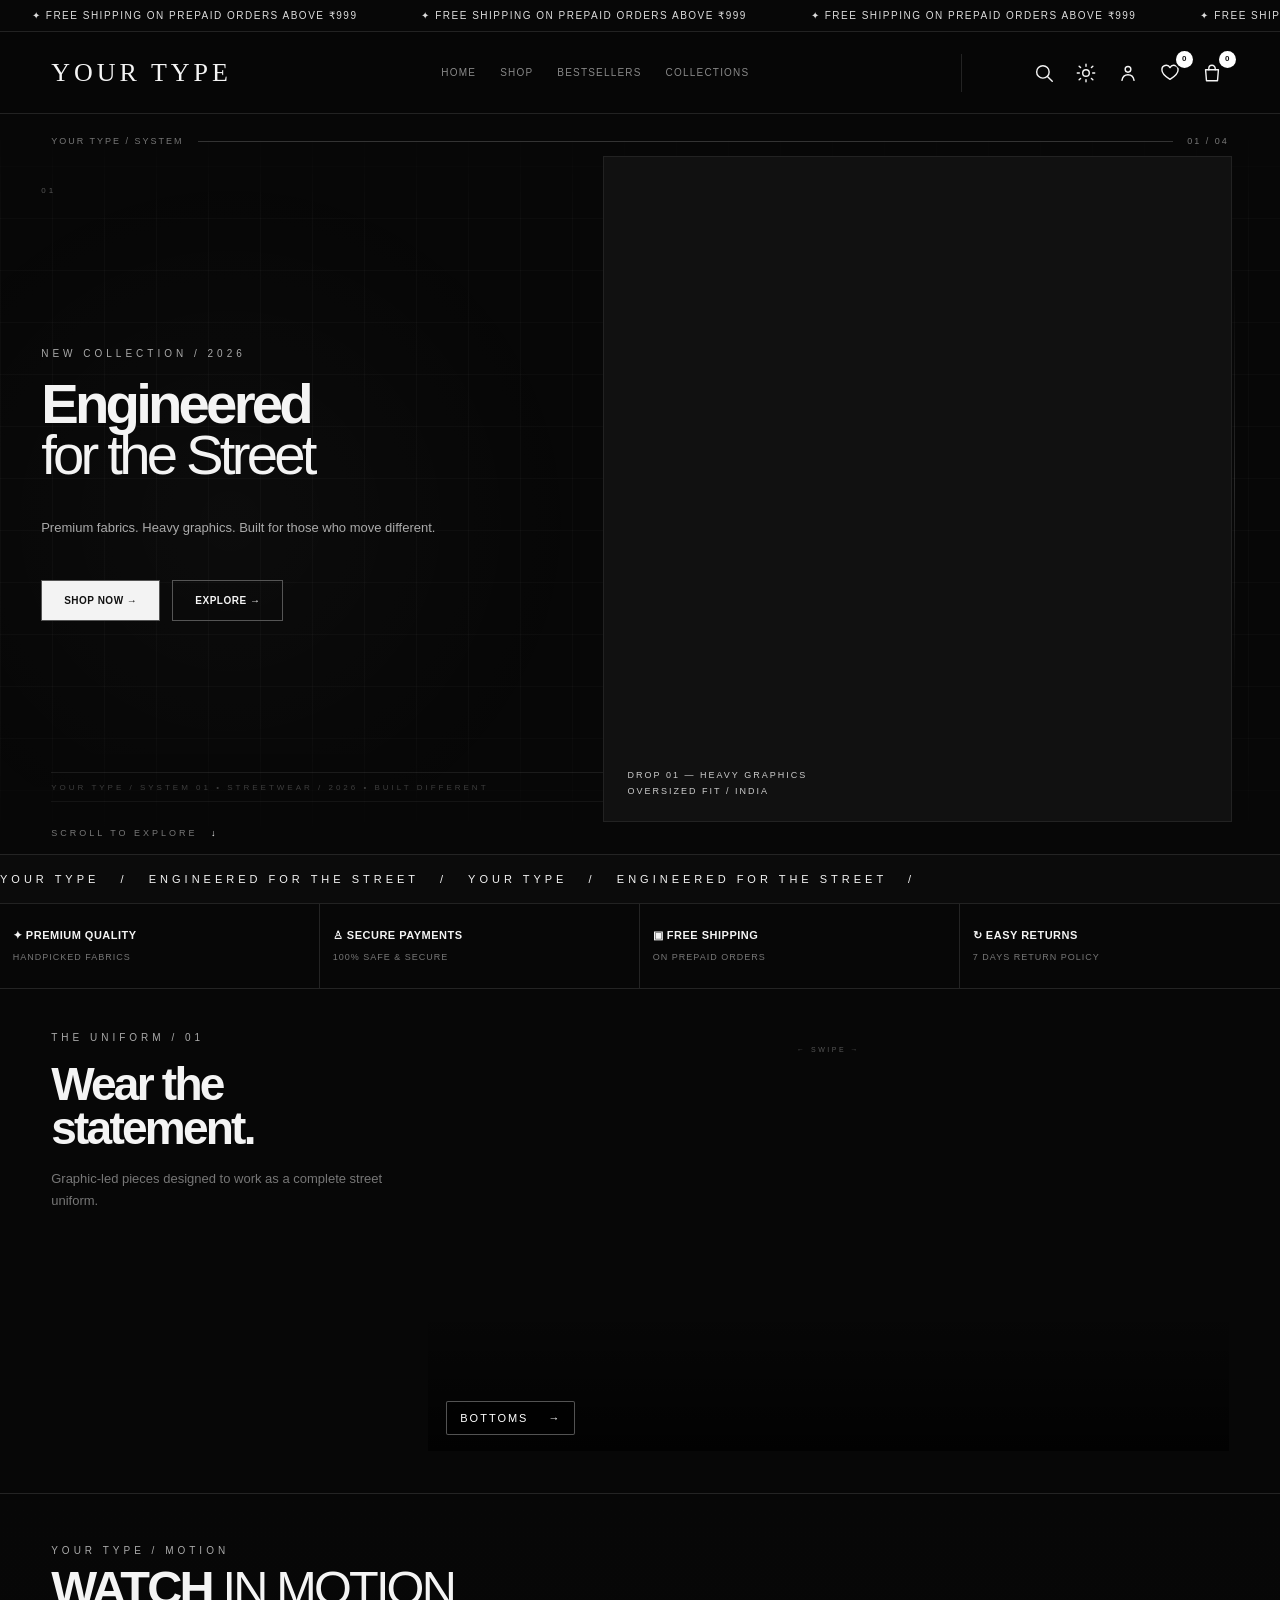
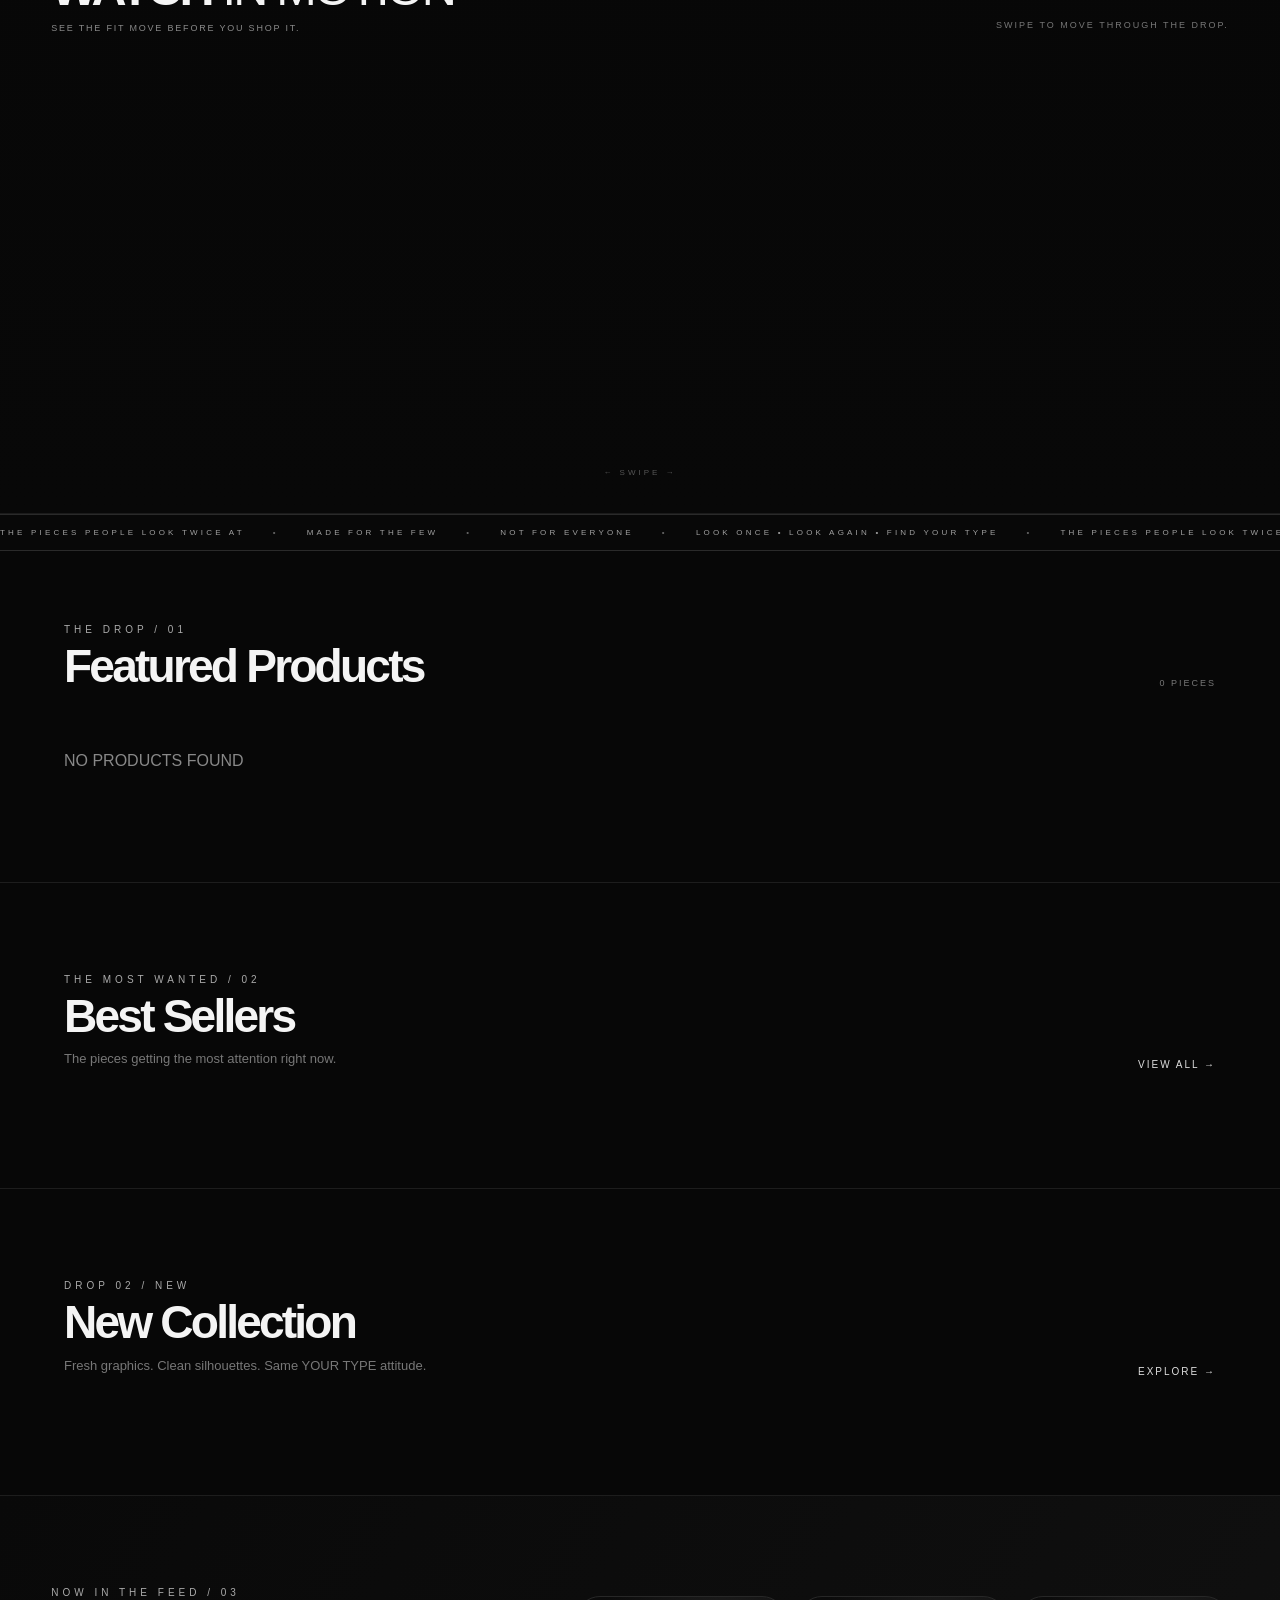
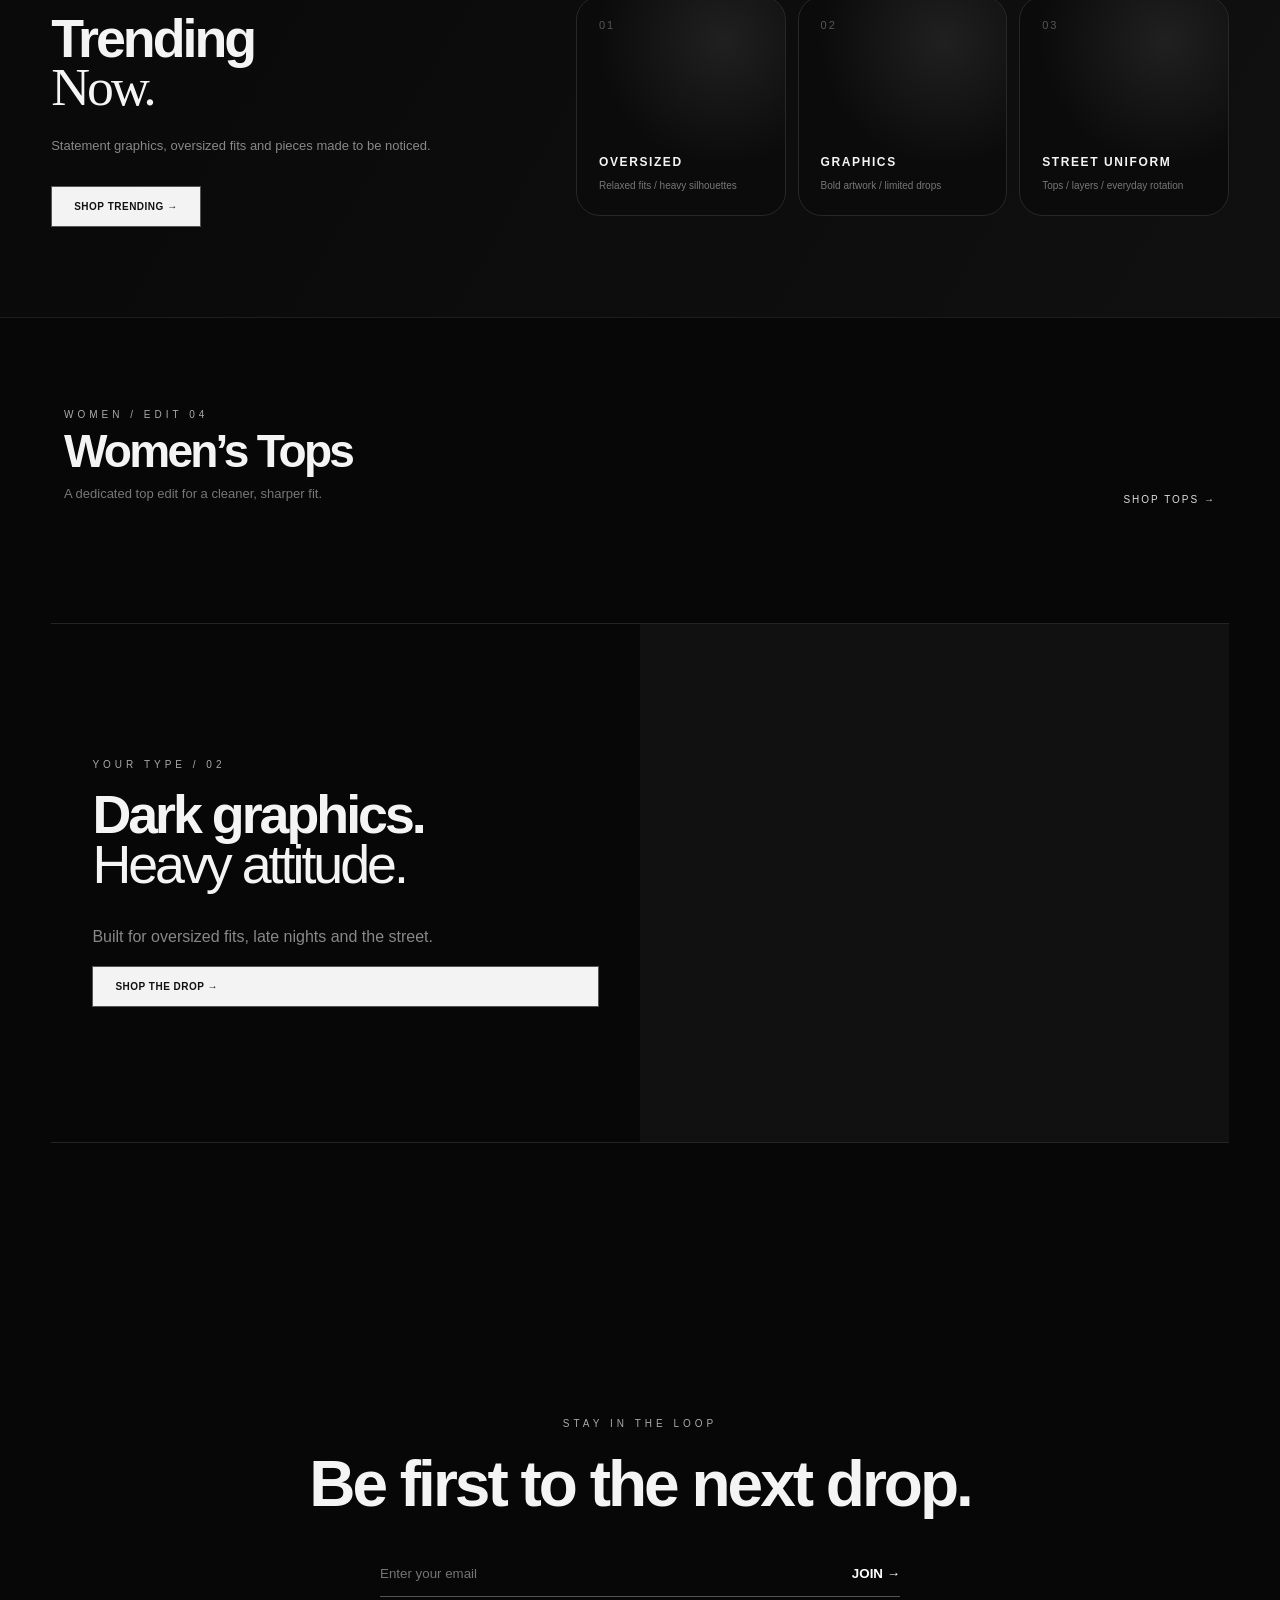
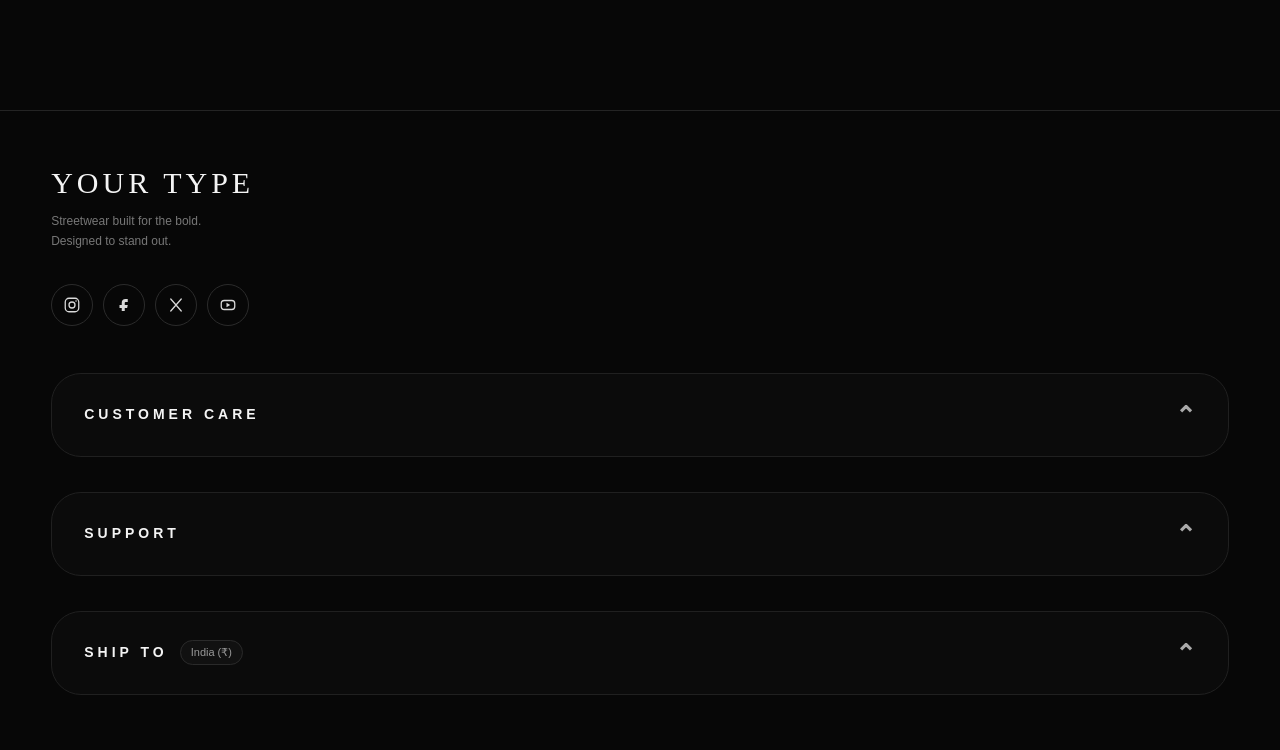
==== commit 269f45a6: "Add files via upload" ====
--- a/index.html
+++ b/index.html
@@ -1,6 +1,14 @@
 <!doctype html>
 <html lang="en">
 <head>
+<script>
+const APP_DATA_VERSION='YT_v3_CLEAN';
+if(localStorage.getItem('APP_DATA_VERSION')!==APP_DATA_VERSION){
+ Object.keys(localStorage).forEach(k=>/products|orders|customers|settings|homepage|activity|cache|yourTypeCart|yourTypeWishlist/i.test(k)&&localStorage.removeItem(k));
+ localStorage.setItem('APP_DATA_VERSION',APP_DATA_VERSION);
+}
+</script>
+
 <meta charset="utf-8">
 <meta name="viewport" content="width=device-width,initial-scale=1,maximum-scale=1,user-scalable=no">
 <title>YOUR TYPE — Streetwear</title>
@@ -70,7 +78,7 @@
   </div>
   <div class="heroVisual">
     <div class="heroFrame">
-      <img src="photos/armor.jpg" alt="YOUR TYPE streetwear graphic">
+      
       <div class="orbit orbitOne"><span>YOUR TYPE · YOUR TYPE · YOUR TYPE · </span></div>
       <div class="orbit orbitTwo"><span>STREETWEAR / GRAPHICS / ATTITUDE / </span></div>
       <div class="heroStamp">YOUR<br>TYPE</div>
@@ -92,7 +100,7 @@
 <section id="collections" class="collections">
   <div class="sectionIntro"><p class="eyebrow">THE UNIFORM / 01</p><h2>Wear the<br>statement.</h2><p>Graphic-led pieces designed to work as a complete street uniform.</p></div>
   <div class="collectionTiles">
-    <a href="#shop" class="collectionTile tall"><img src="photos/chaos.jpg" alt="Tops"><span>TOPS <b>→</b></span></a>
+    <a href="#shop" class="collectionTile tall"><span>TOPS <b>→</b></span></a>
     <div class="collectionTile bottomsSwipe" id="bottomsSwipe" aria-label="Swipe to change bottoms">
       <div class="collectionMotionCarousel" id="bottomsCarousel" aria-label="Swipe bottoms">
         <div class="collectionMotionTrack" id="bottomsTrack"></div>
@@ -100,7 +108,7 @@
       </div>
       <a class="bottomsLink" href="#shop" aria-label="Shop bottoms">BOTTOMS <b>→</b></a>
     </div>
-    <a href="#shop" class="collectionTile"><img src="photos/ornament.jpg" alt="GRAPHICS"><span>GRAPHICS <b>→</b></span></a>
+    <a href="#shop" class="collectionTile"><span>GRAPHICS <b>→</b></span></a>
   </div>
 </section>
 
@@ -150,7 +158,7 @@
 
 <section id="editorialSection" class="editorialBanner">
   <div><p class="eyebrow">YOUR TYPE / 02</p><h2>Dark graphics.<br><span>Heavy attitude.</span></h2><p>Built for oversized fits, late nights and the street.</p><a class="btn primary" href="#shop">SHOP THE DROP →</a></div>
-  <div class="editorialArt"><img src="photos/graffiti.jpg" alt="YOUR TYPE graphic"></div>
+  <div class="editorialArt"></div>
 </section>
 
 <section id="newsletterSection" class="newsletter"><div class="newsletterVideo" aria-hidden="true"><video autoplay muted loop playsinline preload="metadata"><source src="photos/stay-in-loop.mp4" type="video/mp4"></video></div><p class="eyebrow">STAY IN THE LOOP</p><h2>Be first to the next drop.</h2><div class="email"><input id="newsletterEmail" type="email" autocomplete="email" placeholder="Enter your email" aria-label="Email address"><button type="button" onclick="joinNewsletter()">JOIN →</button></div><p id="newsletterHint" class="newsletterHint" aria-live="polite"></p></section>
@@ -227,7 +235,7 @@
 <div id="modal" class="modal" onclick="if(event.target===this)closeModal()"><div class="modalBox"><div class="modalTop"><h2 id="modalTitle">YOUR TYPE</h2><button onclick="closeModal()">×</button></div><div id="modalBody"></div></div></div>
 
 <script>
-let products = [["Akari Flight Tee", "₹1,549", "akari-flight-tee.jpg", "SALE", "₹2,200"], ["Ghamand Chroma Instinct", "₹1,399", "chroma-instinct-tee.jpg", "SALE", "₹2,100"], ["Ghamand Buddha's Blessing", "₹1,499", "buddhas-blessing-tee.jpg", "SALE", "₹2,200"], ["Burning Oath T-Shirt", "₹1,399", "burning-oath-tshirt.jpg", "NEW"], ["Who Are You T-Shirt", "₹1,499", "who-are-you-tshirt.jpg", "NEW"], ["What You Fear T-Shirt", "₹1,399", "what-you-fear-tshirt.jpg", "NEW"], ["Specter of Stillness T-Shirt", "₹1,499", "specter-stillness-tshirt.jpg", "NEW"], ["Crowned Destiny Tee", "₹1,399", "crowned-destiny-tee.jpg", "NEW"], ["Chaos Oversize Tee", "₹1,399", "chaos.jpg", "NEW"], ["Burning Oath Tee", "₹1,499", "bushido.jpg", "NEW"], ["Chaos Destiny Tee", "₹1,399", "graffiti.jpg", "NEW"], ["Instinct Oversize Tee", "₹1,399", "armor.jpg", "NEW"], ["Bushido Graphic Tee", "₹1,499", "bushido.jpg", "NEW"], ["Inferno Street Tee", "₹1,449", "chaos.jpg", "NEW"], ["Midnight Graffiti Tee", "₹1,349", "graffiti.jpg", "NEW"], ["Ritual Oversize Tee", "₹1,499", "ornament.jpg", "NEW"], ["Dark Armor Tee", "₹1,399", "armor.jpg", "NEW"]];
+let products = [];
 let cart=JSON.parse(localStorage.getItem('yourTypeCart')||'[]'); let wishlist=[]; loadWishlistSafe(); let selectedSize='M';
 let selectedColor='Black';
 function selectModalColor(btn,color){
@@ -254,7 +262,8 @@
 function normalizeSearch(value){
  return String(value||'').toLowerCase().normalize('NFD').replace(/[\u0300-\u036f]/g,'').replace(/[^a-z0-9]+/g,' ').trim().replace(/\s+/g,' ');
 }
-function productCardHTML(p,index){const liked=wishlist.includes(p[0]);const z=p[6]||{S:p[5]??20,M:p[5]??20,L:p[5]??20,XL:p[5]??20,XXL:p[5]??20};return `<article class="card" onclick="openProduct(${index})"><div class="pic"><span class="badge">${p[3]||''}</span><button class="heart ${liked?'liked':''}" aria-label="${liked?'Remove from wishlist':'Add to wishlist'}" aria-pressed="${liked}" onclick="event.preventDefault();event.stopPropagation();toggleWishlist(event,this,${index})">${liked?'♥':'♡'}</button><img src="photos/${p[2]}" alt="${p[0]}" loading="lazy" draggable="false"><div class="quick">QUICK VIEW</div></div><div class="info"><h3>${p[0]}</h3><div class="price">${p[1]} ${p[4]?'<del>'+p[4]+'</del>':''}</div><div class="sizes">${['S','M','L','XL'].map(sz=>`<button type="button" ${Number(z[sz]||0)<=0?'disabled':''} onclick="event.stopPropagation();selectCardSize(this,'${sz}')">${sz}</button>`).join('')}</div><button type="button" class="add" data-add-to-bag="${index}" ${Number(p[5]??20)<=0?'disabled':''}>${Number(p[5]??20)<=0?'SOLD OUT':'ADD TO BAG +'}</button></div></article>`}
+function productImage(raw){const v=String(raw||'').trim();if(!v)return '';if(/^data:|^https?:|^\//i.test(v))return v;if(/^photos\//i.test(v))return '/'+v;if(/^uploads\//i.test(v))return '/'+v;return '/uploads/'+encodeURIComponent(v)}
+function productCardHTML(p,index){const liked=wishlist.includes(p[0]);const z=p[6]||{S:p[5]??20,M:p[5]??20,L:p[5]??20,XL:p[5]??20,XXL:p[5]??20};return `<article class="card" onclick="openProduct(${index})"><div class="pic"><span class="badge">${p[3]||''}</span><button class="heart ${liked?'liked':''}" aria-label="${liked?'Remove from wishlist':'Add to wishlist'}" aria-pressed="${liked}" onclick="event.preventDefault();event.stopPropagation();toggleWishlist(event,this,${index})">${liked?'♥':'♡'}</button><img src="${productImage(p[2])}" alt="${p[0]}" loading="lazy" draggable="false" onerror="this.onerror=null;this.style.visibility='hidden';"><div class="quick">QUICK VIEW</div></div><div class="info"><h3>${p[0]}</h3><div class="price">${p[1]} ${p[4]?'<del>'+p[4]+'</del>':''}</div><div class="sizes">${['S','M','L','XL'].map(sz=>`<button type="button" ${Number(z[sz]||0)<=0?'disabled':''} onclick="event.stopPropagation();selectCardSize(this,'${sz}')">${sz}</button>`).join('')}</div><button type="button" class="add" data-add-to-bag="${index}" ${Number(p[5]??20)<=0?'disabled':''}>${Number(p[5]??20)<=0?'SOLD OUT':'ADD TO BAG +'}</button></div></article>`}
 let homepageProductSets={featuredIds:[],bestSellerIds:[],newArrivalIds:[],womenTopsIds:[]};
 function pickHomepageProducts(ids,fallback,limit=4){const byId=new Map(products.map(p=>[String(p[8]||''),p]));const chosen=(ids||[]).map(id=>byId.get(String(id))).filter(Boolean);return (chosen.length?chosen:fallback).slice(0,limit);}
 function renderCurated(){
@@ -271,7 +280,7 @@
  fill('bestSellerGrid',best); fill('newCollectionGrid',fresh); fill('womenTopsGrid',women);
 }
 
-function renderProducts(){const q=(document.getElementById('searchInput')?.value||'').trim().toLowerCase();const list=products.map((p,index)=>({p,index,score:score(p[0])})).filter(x=>!q||x.score>0).sort((a,b)=>b.score-a.score||a.index-b.index);document.getElementById('resultCount').textContent=list.length+' PIECES';document.getElementById('products').innerHTML=list.map(({p,index},rank)=>{const liked=wishlist.includes(p[0]),z=p[6]||{S:p[5]??20,M:p[5]??20,L:p[5]??20,XL:p[5]??20,XXL:p[5]??20};return `<article class="card" data-search-rank="${rank}" onclick="openProduct(${index})"><div class="pic"><span class="badge">${p[3]||''}</span><button class="heart ${liked?'liked':''}" aria-label="${liked?'Remove from wishlist':'Add to wishlist'}" aria-pressed="${liked}" onclick="event.preventDefault();event.stopPropagation();toggleWishlist(event,this,${index})">${liked?'♥':'♡'}</button><img src="photos/${p[2]}" alt="${p[0]}" loading="lazy" draggable="false" onerror="this.closest('.pic')?.classList.add('imageMissing');this.style.visibility='hidden'"><div class="quick">QUICK VIEW</div></div><div class="info"><div class="productNo">${String(index+1).padStart(2,'0')}</div><h3>${p[0]}</h3><div class="price">${p[1]} ${p[4]?'<del>'+p[4]+'</del>':''}</div><div class="sizes">${['S','M','L','XL'].map(sz=>`<button type="button" ${Number(z[sz]||0)<=0?'disabled':''} onclick="event.stopPropagation();selectCardSize(this,'${sz}')">${sz}</button>`).join('')}</div><button type="button" class="add" data-add-to-bag="${index}" ${Number(p[5]??20)<=0?'disabled':''}>${Number(p[5]??20)<=0?'SOLD OUT':'ADD TO BAG +'}</button></div></article>`}).join('')||'<div class="empty">NO PRODUCTS FOUND</div>'}
+function renderProducts(){const q=(document.getElementById('searchInput')?.value||'').trim().toLowerCase();const list=products.map((p,index)=>({p,index,score:score(p[0])})).filter(x=>!q||x.score>0).sort((a,b)=>b.score-a.score||a.index-b.index);document.getElementById('resultCount').textContent=list.length+' PIECES';document.getElementById('products').innerHTML=list.map(({p,index},rank)=>{const liked=wishlist.includes(p[0]),z=p[6]||{S:p[5]??20,M:p[5]??20,L:p[5]??20,XL:p[5]??20,XXL:p[5]??20};return `<article class="card" data-search-rank="${rank}" onclick="openProduct(${index})"><div class="pic"><span class="badge">${p[3]||''}</span><button class="heart ${liked?'liked':''}" aria-label="${liked?'Remove from wishlist':'Add to wishlist'}" aria-pressed="${liked}" onclick="event.preventDefault();event.stopPropagation();toggleWishlist(event,this,${index})">${liked?'♥':'♡'}</button><img src="${productImage(p[2])}" alt="${p[0]}" loading="lazy" draggable="false" onerror="this.closest('.pic')?.classList.add('imageMissing');this.style.visibility='hidden'"><div class="quick">QUICK VIEW</div></div><div class="info"><div class="productNo">${String(index+1).padStart(2,'0')}</div><h3>${p[0]}</h3><div class="price">${p[1]} ${p[4]?'<del>'+p[4]+'</del>':''}</div><div class="sizes">${['S','M','L','XL'].map(sz=>`<button type="button" ${Number(z[sz]||0)<=0?'disabled':''} onclick="event.stopPropagation();selectCardSize(this,'${sz}')">${sz}</button>`).join('')}</div><button type="button" class="add" data-add-to-bag="${index}" ${Number(p[5]??20)<=0?'disabled':''}>${Number(p[5]??20)<=0?'SOLD OUT':'ADD TO BAG +'}</button></div></article>`}).join('')||'<div class="empty">NO PRODUCTS FOUND</div>'}
 function selectCardSize(btn,size){
  const card=btn.closest('.card'); if(card) card.dataset.selectedSize=size;
  btn.parentElement.querySelectorAll('button').forEach(x=>x.classList.remove('chosen'));btn.classList.add('chosen');selectedSize=size;
@@ -342,7 +351,7 @@
  box.innerHTML=valid.length?valid.map(({name,i})=>{
    const p=products[i];
    return `<article class="wishlistItem" role="button" tabindex="0" onclick="openProduct(${i})" onkeydown="if(event.key==='Enter'||event.key===' '){event.preventDefault();openProduct(${i})}">
-     <div class="wishlistThumb"><img src="photos/${p[2]}" alt="${esc(p[0])}" loading="lazy" draggable="false" onerror="this.style.visibility='hidden'"></div>
+     <div class="wishlistThumb"><img src="${productImage(p[2])}" alt="${esc(p[0])}" loading="lazy" draggable="false" onerror="this.style.visibility='hidden'"></div>
      <div class="wishlistInfo"><span class="wishlistEyebrow">SAVED PIECE</span><b>${esc(p[0])}</b><span class="wishlistPrice">${esc(p[1])}</span><span class="wishlistHint">TAP TO VIEW</span></div>
      <button class="wishlistRemove" type="button" aria-label="Remove ${esc(p[0])} from wishlist" onclick="event.stopPropagation();removeWishlistByIndex(${i})">×</button>
    </article>`
@@ -365,7 +374,7 @@
  box.innerHTML=cart.length?`<div class="cartCustomizeIntro"><span class="eyebrow">YOUR TYPE / BAG</span><strong>Make it yours.</strong><small>Choose size, color and quantity before you buy.</small></div>`+cart.map((p,i)=>{
    const size=p.size||'M', color=p.color||'Black', qty=Number(p.qty||1);
    return `<article class="cartItem cartCustomizeItem">
-    <div class="cartItemVisual"><img src="photos/${p[2]}" alt="${esc(p[0])}" loading="lazy" draggable="false"><span class="cartItemNo">${String(i+1).padStart(2,'0')}</span></div>
+    <div class="cartItemVisual"><img src="${productImage(p[2])}" alt="${esc(p[0])}" loading="lazy" draggable="false" onerror="this.onerror=null;this.style.visibility='hidden';"><span class="cartItemNo">${String(i+1).padStart(2,'0')}</span></div>
     <div class="cartItemBody"><div class="cartItemTitle"><div><b>${esc(p[0])}</b><span>${esc(p[1])} each</span></div><button class="cartRemove" aria-label="Remove ${esc(p[0])}" onclick="removeItem(${i})">×</button></div>
     <div class="cartChoice"><label>SIZE<div class="cartChoiceBtns">${['S','M','L','XL','XXL'].map(sz=>`<button type="button" class="${size===sz?'chosen':''}" onclick="setCartSize(${i},'${sz}')">${sz}</button>`).join('')}</div></label>
     <label>COLOR<div class="cartChoiceBtns colorBtns">${(Array.isArray(p[9])&&p[9].length?p[9]:['Black','White','Charcoal']).map(c=>`<button type="button" class="${color===c?'chosen':''}" onclick="setCartColor(${i},'${c}')"><i class="colorDot ${String(c).toLowerCase()}"></i>${c}</button>`).join('')}</div></label></div>
@@ -408,7 +417,7 @@
 function openProduct(i){
  const p=products[i],z=p[6]||{S:p[5]??20,M:p[5]??20,L:p[5]??20,XL:p[5]??20,XXL:p[5]??20};
  const liked=wishlist.includes(wishlistKey(p));
- showModal(p[0],`<div class="productModal"><img src="photos/${p[2]}" alt="${p[0]}" loading="lazy" draggable="false" onerror="this.closest('.pic')?.classList.add('imageMissing');this.style.visibility='hidden'"><div><div class="productModalHead"><div class="price">${p[1]} ${p[4]?'<del>'+p[4]+'</del>':''}</div><button type="button" class="modalBookmark ${liked?'liked':''}" aria-label="${liked?'Remove from wishlist':'Add to wishlist'}" onclick="event.preventDefault();event.stopPropagation();toggleModalWishlist(${i},this)">${liked?'♥':'♡'}</button></div><p class="muted">Premium streetwear fit · Handpicked fabric · 7-day returns.</p><h4>SELECT SIZE</h4><div class="modalSizes">${['S','M','L','XL','XXL'].map(sz=>`<button ${Number(z[sz]||0)<=0?'disabled':''} onclick="selectModalSize(this,'${sz}')">${sz}${Number(z[sz]||0)<=0?' · SOLD OUT':''}</button>`).join('')}</div><h4>SELECT COLOR</h4><div class="modalSizes modalColors">${(Array.isArray(p[9])&&p[9].length?p[9]:['Black','White','Charcoal']).map(c=>`<button type="button" class="${(window.selectedColor||'Black')===c?'chosen':''}" onclick="selectModalColor(this,${JSON.stringify(c)})"><i class="colorDot ${String(c).toLowerCase()}"></i>${c}</button>`).join('')}</div><button class="checkout" onclick="modalAdd(${i})">ADD TO BAG — ${p[1]}</button><button class="buyNowBtn" onclick="modalBuyNow(${i})">BUY NOW</button><button class="reviewBtn" onclick="showReviews(${JSON.stringify(p[0])})">★ REVIEWS</button></div></div>`)
+ showModal(p[0],`<div class="productModal"><img src="${productImage(p[2])}" alt="${p[0]}" loading="lazy" draggable="false" onerror="this.closest('.pic')?.classList.add('imageMissing');this.style.visibility='hidden'"><div><div class="productModalHead"><div class="price">${p[1]} ${p[4]?'<del>'+p[4]+'</del>':''}</div><button type="button" class="modalBookmark ${liked?'liked':''}" aria-label="${liked?'Remove from wishlist':'Add to wishlist'}" onclick="event.preventDefault();event.stopPropagation();toggleModalWishlist(${i},this)">${liked?'♥':'♡'}</button></div><p class="muted">Premium streetwear fit · Handpicked fabric · 7-day returns.</p><h4>SELECT SIZE</h4><div class="modalSizes">${['S','M','L','XL','XXL'].map(sz=>`<button ${Number(z[sz]||0)<=0?'disabled':''} onclick="selectModalSize(this,'${sz}')">${sz}${Number(z[sz]||0)<=0?' · SOLD OUT':''}</button>`).join('')}</div><h4>SELECT COLOR</h4><div class="modalSizes modalColors">${(Array.isArray(p[9])&&p[9].length?p[9]:['Black','White','Charcoal']).map(c=>`<button type="button" class="${(window.selectedColor||'Black')===c?'chosen':''}" onclick="selectModalColor(this,${JSON.stringify(c)})"><i class="colorDot ${String(c).toLowerCase()}"></i>${c}</button>`).join('')}</div><button class="checkout" onclick="modalAdd(${i})">ADD TO BAG — ${p[1]}</button><button class="buyNowBtn" onclick="modalBuyNow(${i})">BUY NOW</button><button class="reviewBtn" onclick="showReviews(${JSON.stringify(p[0])})">★ REVIEWS</button></div></div>`)
 }
 async function showReviews(name){try{const r=await fetch('/api/reviews/'+encodeURIComponent(name)),d=await r.json(),reviews=d.reviews||[],avg=reviews.length?(reviews.reduce((a,r)=>a+r.rating,0)/reviews.length).toFixed(1):'5.0';showModal(name+' — Reviews',`<div class="reviews"><div class="reviewSummary"><b>★ ${avg}/5</b><span>${reviews.length} review${reviews.length===1?'':'s'}</span></div>${reviews.length?reviews.map(r=>`<div class="review"><b>${'★'.repeat(r.rating)}${'☆'.repeat(5-r.rating)}</b><strong>${esc(r.title)}</strong><p>${esc(r.text)}</p><small>${esc(r.name)}${r.verified?' · Verified buyer':''}</small></div>`).join(''):'<p class="muted">No reviews yet. Be the first.</p>'}<button class="checkout" onclick="writeReview(${JSON.stringify(name)})">WRITE A REVIEW →</button></div>`)}catch(e){showModal('Reviews','<p class="muted">Could not load reviews right now.</p>')}}
 function writeReview(name){if(!localStorage.getItem('yourTypeCustomerToken')){showModal('SIGN IN REQUIRED','<p class="muted">Please sign in to leave a review.</p><button class="checkout" onclick="account()">SIGN IN →</button>');return}showModal('WRITE A REVIEW',`<form class="authForm" onsubmit="event.preventDefault();submitReview(${JSON.stringify(name)})"><select class="modalInput" id="reviewRating"><option value="5">★★★★★ — 5</option><option value="4">★★★★☆ — 4</option><option value="3">★★★☆☆ — 3</option><option value="2">★★☆☆☆ — 2</option><option value="1">★☆☆☆☆ — 1</option></select><input class="modalInput" id="reviewTitle" placeholder="Review title"><textarea class="modalInput" id="reviewText" maxlength="800" rows="5" placeholder="Tell us about the fit and quality"></textarea><button class="checkout" type="submit">SUBMIT REVIEW →</button></form>`)}
@@ -476,12 +485,7 @@
 catch(_){}}
 setInterval(refreshStorefrontProducts,15000);
 document.addEventListener('visibilitychange',()=>{if(!document.hidden)refreshStorefrontProducts();});
-const bottomsSlides=[
-  {image:'graffiti.jpg',name:'Chaos Destiny Tee',price:'₹1,399'},
-  {image:'ornament.jpg',name:'Dragon Wide Leg Pants',price:'₹1,699'},
-  {image:'bushido.jpg',name:'Shadow Combat Pants',price:'₹1,599'},
-  {image:'chaos.jpg',name:'Graphic Wide Leg Pants',price:'₹1,699'}
-];
+const bottomsSlides=[];
 let bottomsIndex=0;
 let bottomsDragging=false;
 let bottomsDragX=0;
@@ -575,13 +579,7 @@
   bottomsRender();
 })();
 
-const motionSlides=[
-  {image:'chaos.jpg',name:'Chaos Oversize Tee',price:'₹1,399'},
-  {image:'bushido.jpg',name:'Burning Oath Tee',price:'₹1,499'},
-  {image:'graffiti.jpg',name:'Chaos Destiny Tee',price:'₹1,399'},
-  {image:'armor.jpg',name:'Instinct Oversize Tee',price:'₹1,399'},
-  {image:'bushido.jpg',name:'Bushido Graphic Tee',price:'₹1,499'}
-];
+const motionSlides=[];
 let motionIndex=0;
 let motionDragging=false;
 let motionDragX=0;
@@ -804,9 +802,9 @@
     const p=products[i]; if(!p)return; const z=p[6]||{S:p[5]??20,M:p[5]??20,L:p[5]??20,XL:p[5]??20,XXL:p[5]??20};
     selectedSize='M'; selectedColor='Black'; const imgs=imageList(i); const totalStock=Object.values(z).reduce((a,b)=>a+Number(b||0),0); const stockText=totalStock===0?'SOLD OUT':(totalStock<=5?'ONLY '+totalStock+' LEFT':'IN STOCK'); const stockClass=totalStock===0?'out':(totalStock<=5?'low':'');
     const related=products.map((x,j)=>({x,j})).filter(o=>o.j!==i&&String(o.x[10])==='true').slice(0,3); const rel=related.length?related:products.map((x,j)=>({x,j})).filter(o=>o.j!==i).slice(0,3);
-    showModal(p[0],`<div class="productModal"><div class="productGallery"><img id="ytMainProductImage" class="productMainImage" src="photos/${encodeURIComponent(imgs[0])}" alt="${esc2(p[0])}" onclick="openYTLightbox(this.src,this.alt)" onerror="this.src='photos/ornament.jpg'"><div class="galleryThumbs">${imgs.map((im,k)=>`<button type="button" class="${k===0?'active':''}" onclick="selectYTGallery(${JSON.stringify(im)},this)"><img src="photos/${encodeURIComponent(im)}" alt="${esc2(p[0])} image ${k+1}"></button>`).join('')}</div></div><div><div class="productModalHead"><div class="price">${esc2(p[1])} ${p[4]?'<del>'+esc2(p[4])+'</del>':''}</div><button type="button" class="modalBookmark" onclick="toggleModalWishlist(${i},this)">${wishlist.includes(wishlistKey(p))?'♥':'♡'}</button></div><div class="stockMeter ${stockClass}">${stockText}${totalStock>0?' · SIZE-WISE AVAILABILITY':''}</div><p class="productDescription">${esc2(meta[String(p[8]||p[0])]?.description||'Premium streetwear fit · Handpicked fabric · 7-day returns.')}</p><h4>SELECT SIZE</h4><div class="modalSizes">${['S','M','L','XL','XXL'].map(sz=>`<button ${Number(z[sz]||0)<=0?'disabled':''} onclick="selectModalSize(this,'${sz}')">${sz}${Number(z[sz]||0)<=0?' · SOLD OUT':''}</button>`).join('')}</div><h4>SELECT COLOR</h4><div class="modalSizes modalColors">${(Array.isArray(p[9])&&p[9].length?p[9]:['Black','White','Charcoal']).map(c=>`<button type="button" class="${selectedColor===c?'chosen':''}" onclick="selectModalColor(this,${JSON.stringify(c)})"><i class="colorDot ${String(c).toLowerCase()}"></i>${esc2(c)}</button>`).join('')}</div><button class="checkout" onclick="modalAdd(${i})">ADD TO BAG — ${esc2(p[1])}</button><button class="buyNowBtn" onclick="modalBuyNow(${i})">BUY NOW</button><button class="reviewBtn" onclick="showReviews(${JSON.stringify(p[0])})">★ REVIEWS</button><div class="relatedProducts"><h4>YOU MAY ALSO LIKE</h4><div class="relatedGrid">${rel.map(o=>`<button class="relatedCard" type="button" onclick="openProduct(${o.j})"><img src="photos/${encodeURIComponent(o.x[2])}" alt="${esc2(o.x[0])}"><span>${esc2(o.x[0])}<br>${esc2(o.x[1])}</span></button>`).join('')}</div></div></div></div>`);
+    showModal(p[0],`<div class="productModal"><div class="productGallery"><img id="ytMainProductImage" class="productMainImage" src="${productImage(imgs[0])}" alt="${esc2(p[0])}" onclick="openYTLightbox(this.src,this.alt)"><div class="galleryThumbs">${imgs.map((im,k)=>`<button type="button" class="${k===0?'active':''}" onclick="selectYTGallery(${JSON.stringify(im)},this)"><img src="${productImage(im)}" alt="${esc2(p[0])} image ${k+1}"></button>`).join('')}</div></div><div><div class="productModalHead"><div class="price">${esc2(p[1])} ${p[4]?'<del>'+esc2(p[4])+'</del>':''}</div><button type="button" class="modalBookmark" onclick="toggleModalWishlist(${i},this)">${wishlist.includes(wishlistKey(p))?'♥':'♡'}</button></div><div class="stockMeter ${stockClass}">${stockText}${totalStock>0?' · SIZE-WISE AVAILABILITY':''}</div><p class="productDescription">${esc2(meta[String(p[8]||p[0])]?.description||'Premium streetwear fit · Handpicked fabric · 7-day returns.')}</p><h4>SELECT SIZE</h4><div class="modalSizes">${['S','M','L','XL','XXL'].map(sz=>`<button ${Number(z[sz]||0)<=0?'disabled':''} onclick="selectModalSize(this,'${sz}')">${sz}${Number(z[sz]||0)<=0?' · SOLD OUT':''}</button>`).join('')}</div><h4>SELECT COLOR</h4><div class="modalSizes modalColors">${(Array.isArray(p[9])&&p[9].length?p[9]:['Black','White','Charcoal']).map(c=>`<button type="button" class="${selectedColor===c?'chosen':''}" onclick="selectModalColor(this,${JSON.stringify(c)})"><i class="colorDot ${String(c).toLowerCase()}"></i>${esc2(c)}</button>`).join('')}</div><button class="checkout" onclick="modalAdd(${i})">ADD TO BAG — ${esc2(p[1])}</button><button class="buyNowBtn" onclick="modalBuyNow(${i})">BUY NOW</button><button class="reviewBtn" onclick="showReviews(${JSON.stringify(p[0])})">★ REVIEWS</button><div class="relatedProducts"><h4>YOU MAY ALSO LIKE</h4><div class="relatedGrid">${rel.map(o=>`<button class="relatedCard" type="button" onclick="openProduct(${o.j})"><img src="photos/${encodeURIComponent(o.x[2])}" alt="${esc2(o.x[0])}"><span>${esc2(o.x[0])}<br>${esc2(o.x[1])}</span></button>`).join('')}</div></div></div></div>`);
   };
-  window.selectYTGallery=function(src,btn){const im=$('ytMainProductImage');if(im){im.src='photos/'+encodeURIComponent(src);im.onclick=()=>openYTLightbox(im.src,im.alt)};btn?.parentElement?.querySelectorAll('button').forEach(b=>b.classList.remove('active'));btn?.classList.add('active')};
+  window.selectYTGallery=function(src,btn){const im=$('ytMainProductImage');if(im){im.src=productImage(src);im.onclick=()=>openYTLightbox(im.src,im.alt)};btn?.parentElement?.querySelectorAll('button').forEach(b=>b.classList.remove('active'));btn?.classList.add('active')};
   async function loadWebsite(){try{const r=await fetch('/api/website',{cache:'no-store'}),d=await r.json(),w=d.website||{};homepageProductSets={featuredIds:Array.isArray(w.featuredIds)?w.featuredIds:[],bestSellerIds:Array.isArray(w.bestSellerIds)?w.bestSellerIds:[],newArrivalIds:Array.isArray(w.newArrivalIds)?w.newArrivalIds:[],womenTopsIds:Array.isArray(w.womenTopsIds)?w.womenTopsIds:[]};if($('siteHeroTitle')&&w.hero)$('siteHeroTitle').textContent=w.hero;if($('siteHeroSub')&&w.heroSub)$('siteHeroSub').textContent=w.heroSub;if($('highlightText')&&w.highlight)$('highlightText').textContent=w.highlight;if($('siteAnnouncementBar')&&w.announcement){$('siteAnnouncementBar').querySelectorAll('span').forEach(x=>x.textContent='✦ '+w.announcement)}if($('shop'))$('shop').style.display=w.showFeatured===false?'none':'';if($('bestSellers'))$('bestSellers').style.display=w.showBestSellers===false?'none':'';if($('newCollection'))$('newCollection').style.display=w.showNewArrivals===false?'none':'';if($('trending'))$('trending').style.display=w.showTrending===false?'none':'';renderCurated();}catch(_){} }
   async function loadMeta(){try{const r=await fetch('/api/products',{cache:'no-store'}),d=await r.json();(d.products||[]).forEach(p=>{meta[String(p.id)]={images:p.images||[p.image],description:p.description||''}})}catch(_){} }
   async function boot(){await Promise.all([loadWebsite(),loadMeta()]);}
